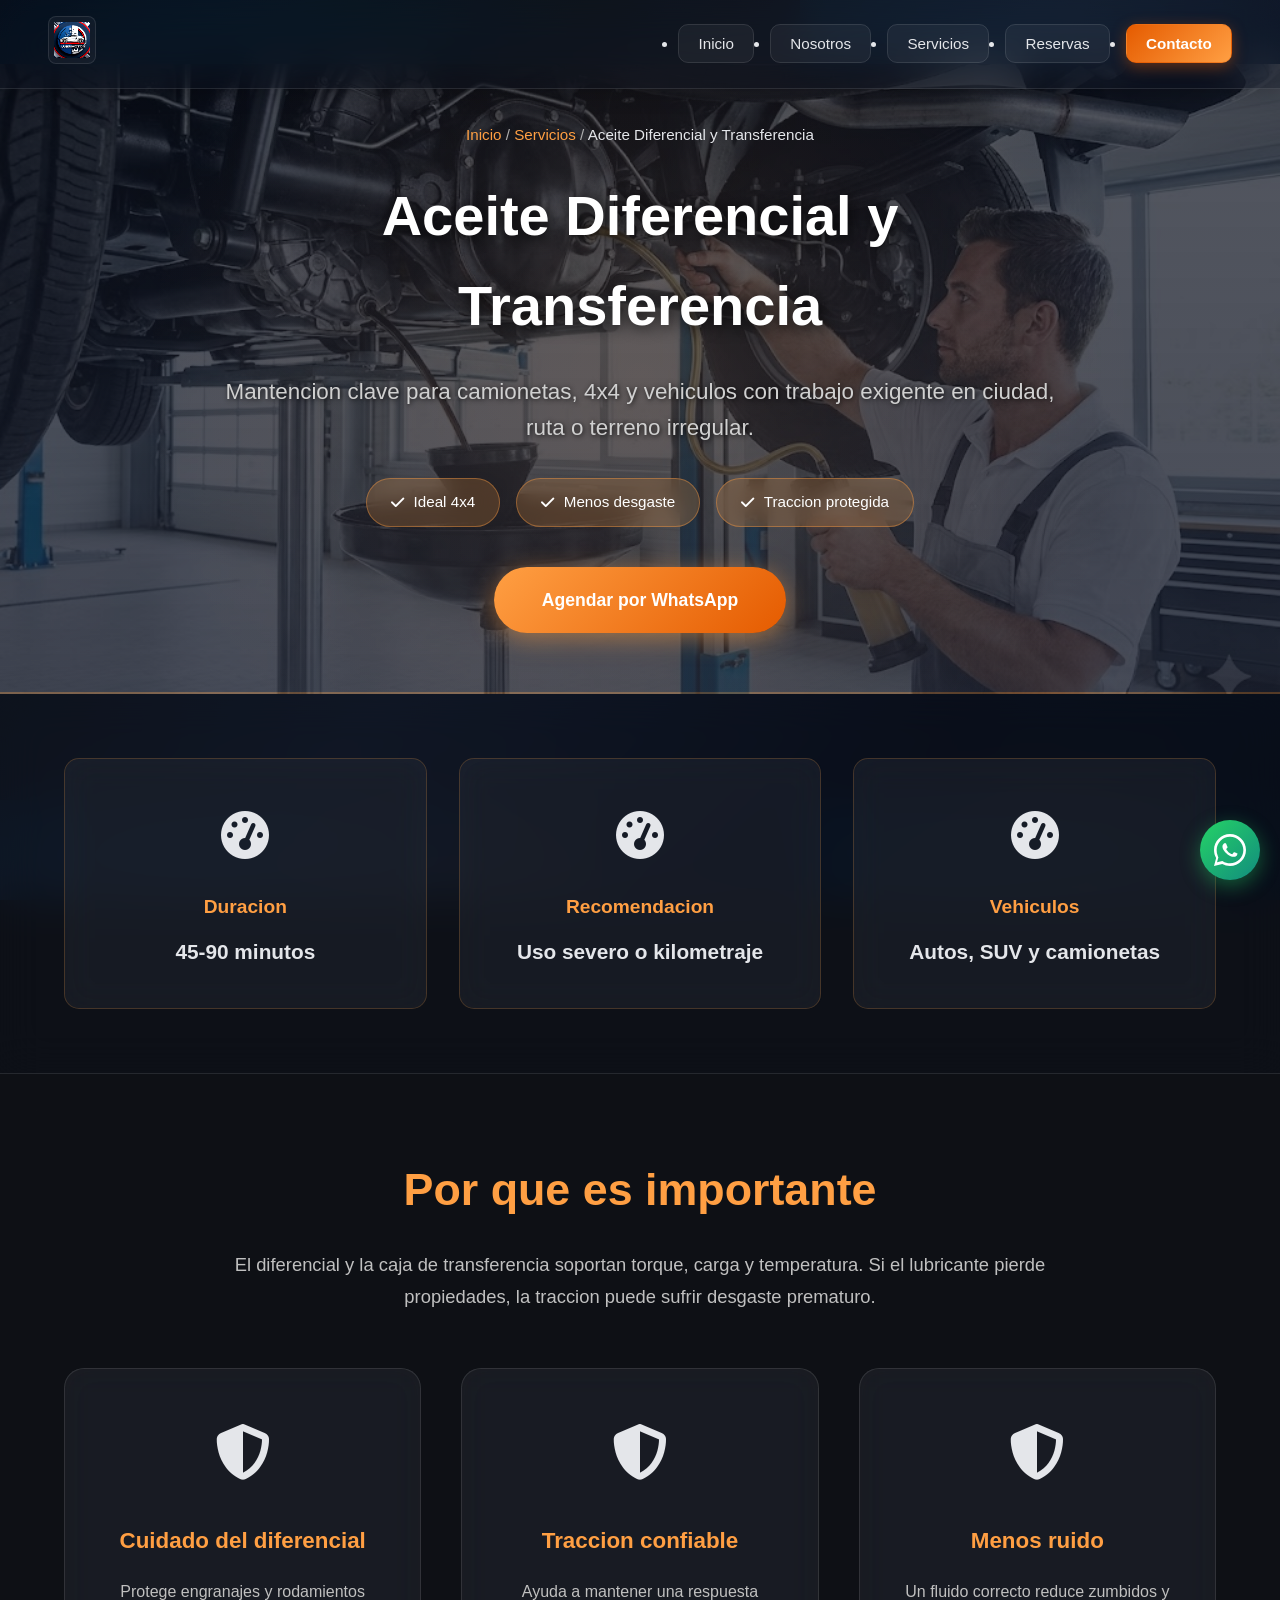
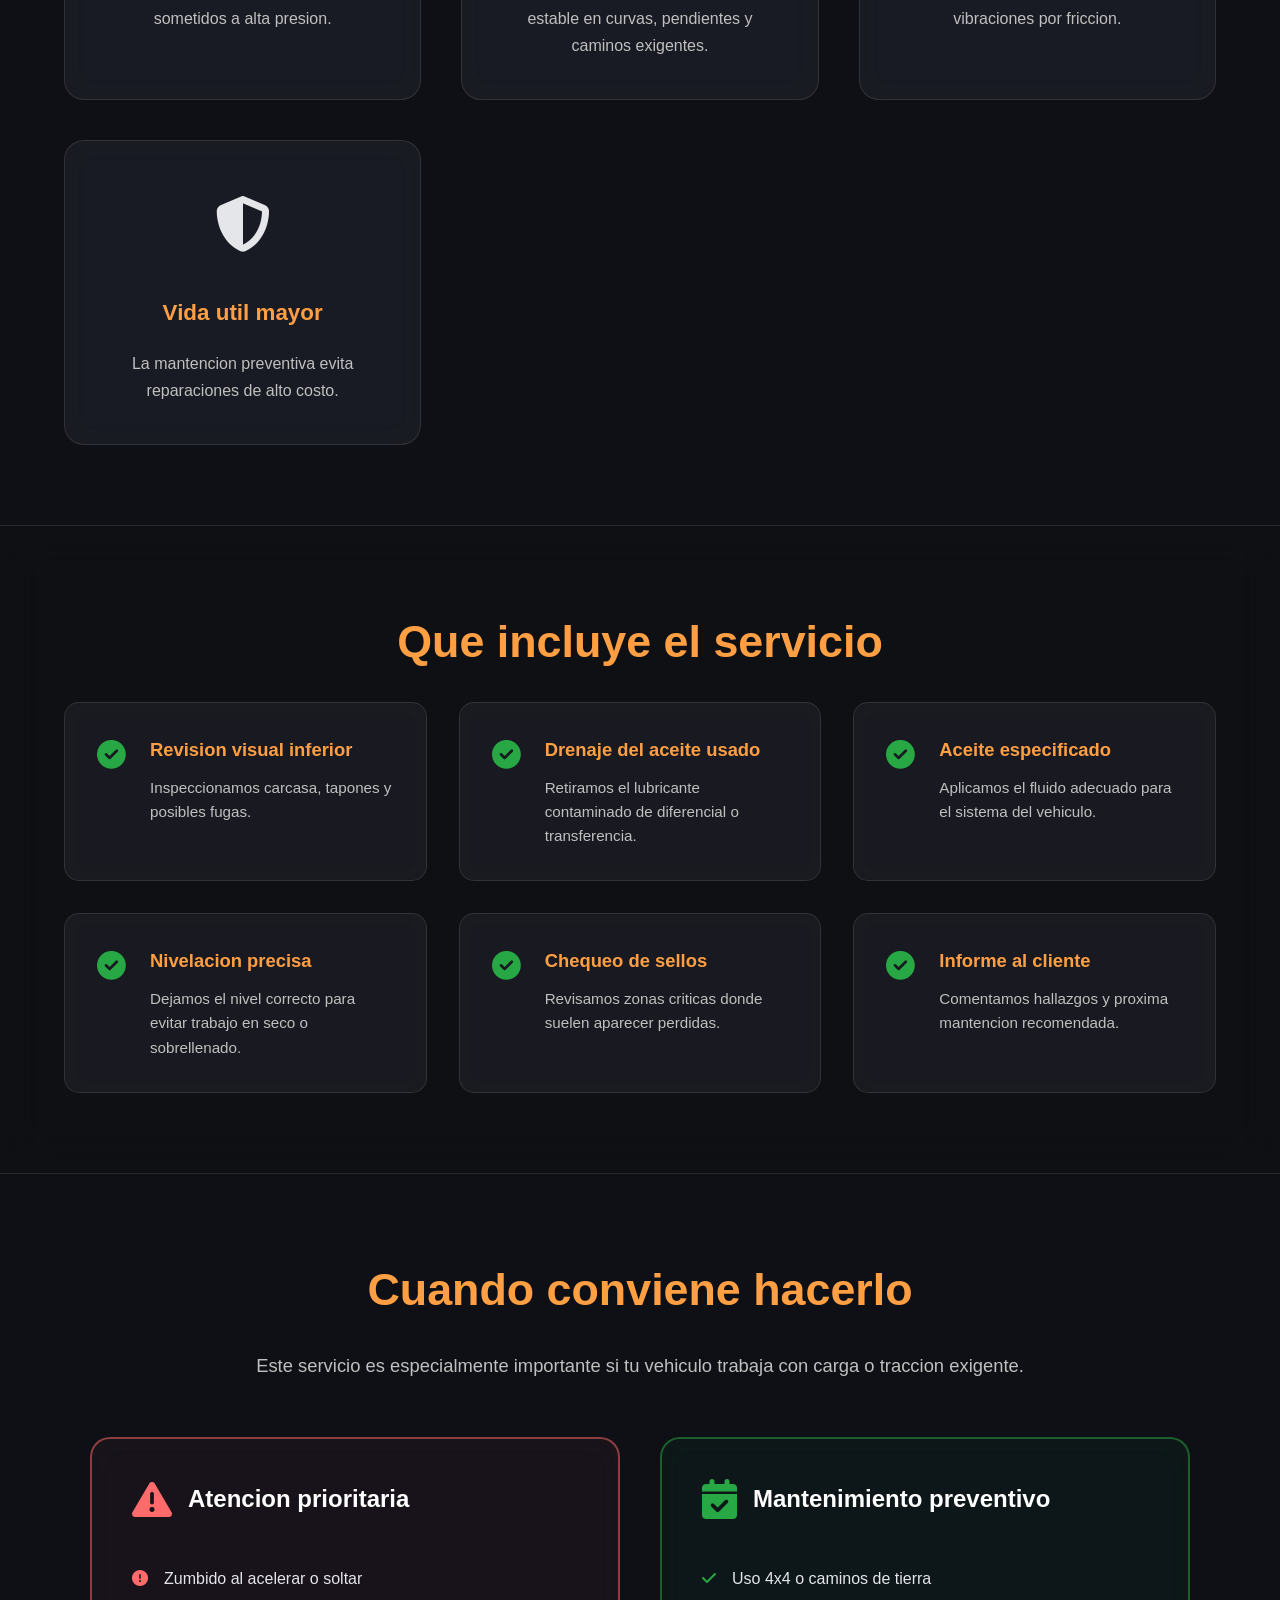
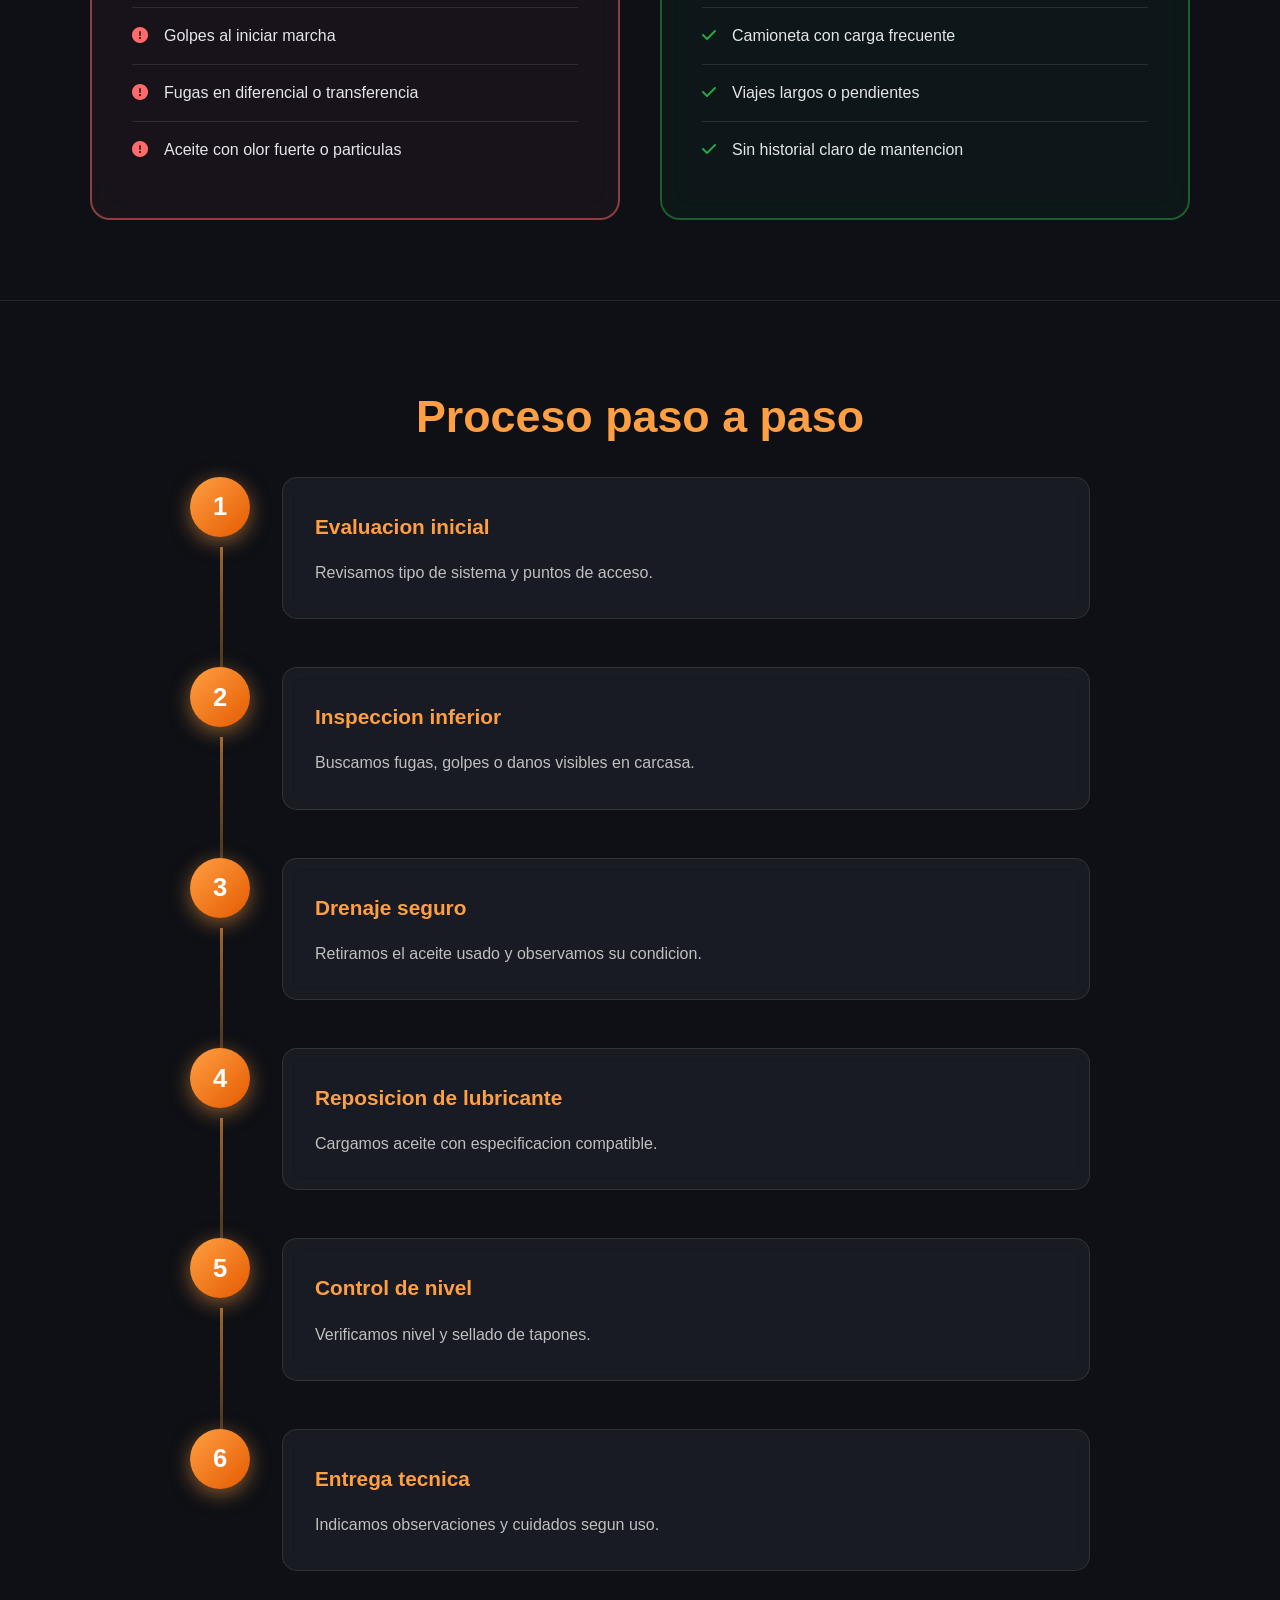
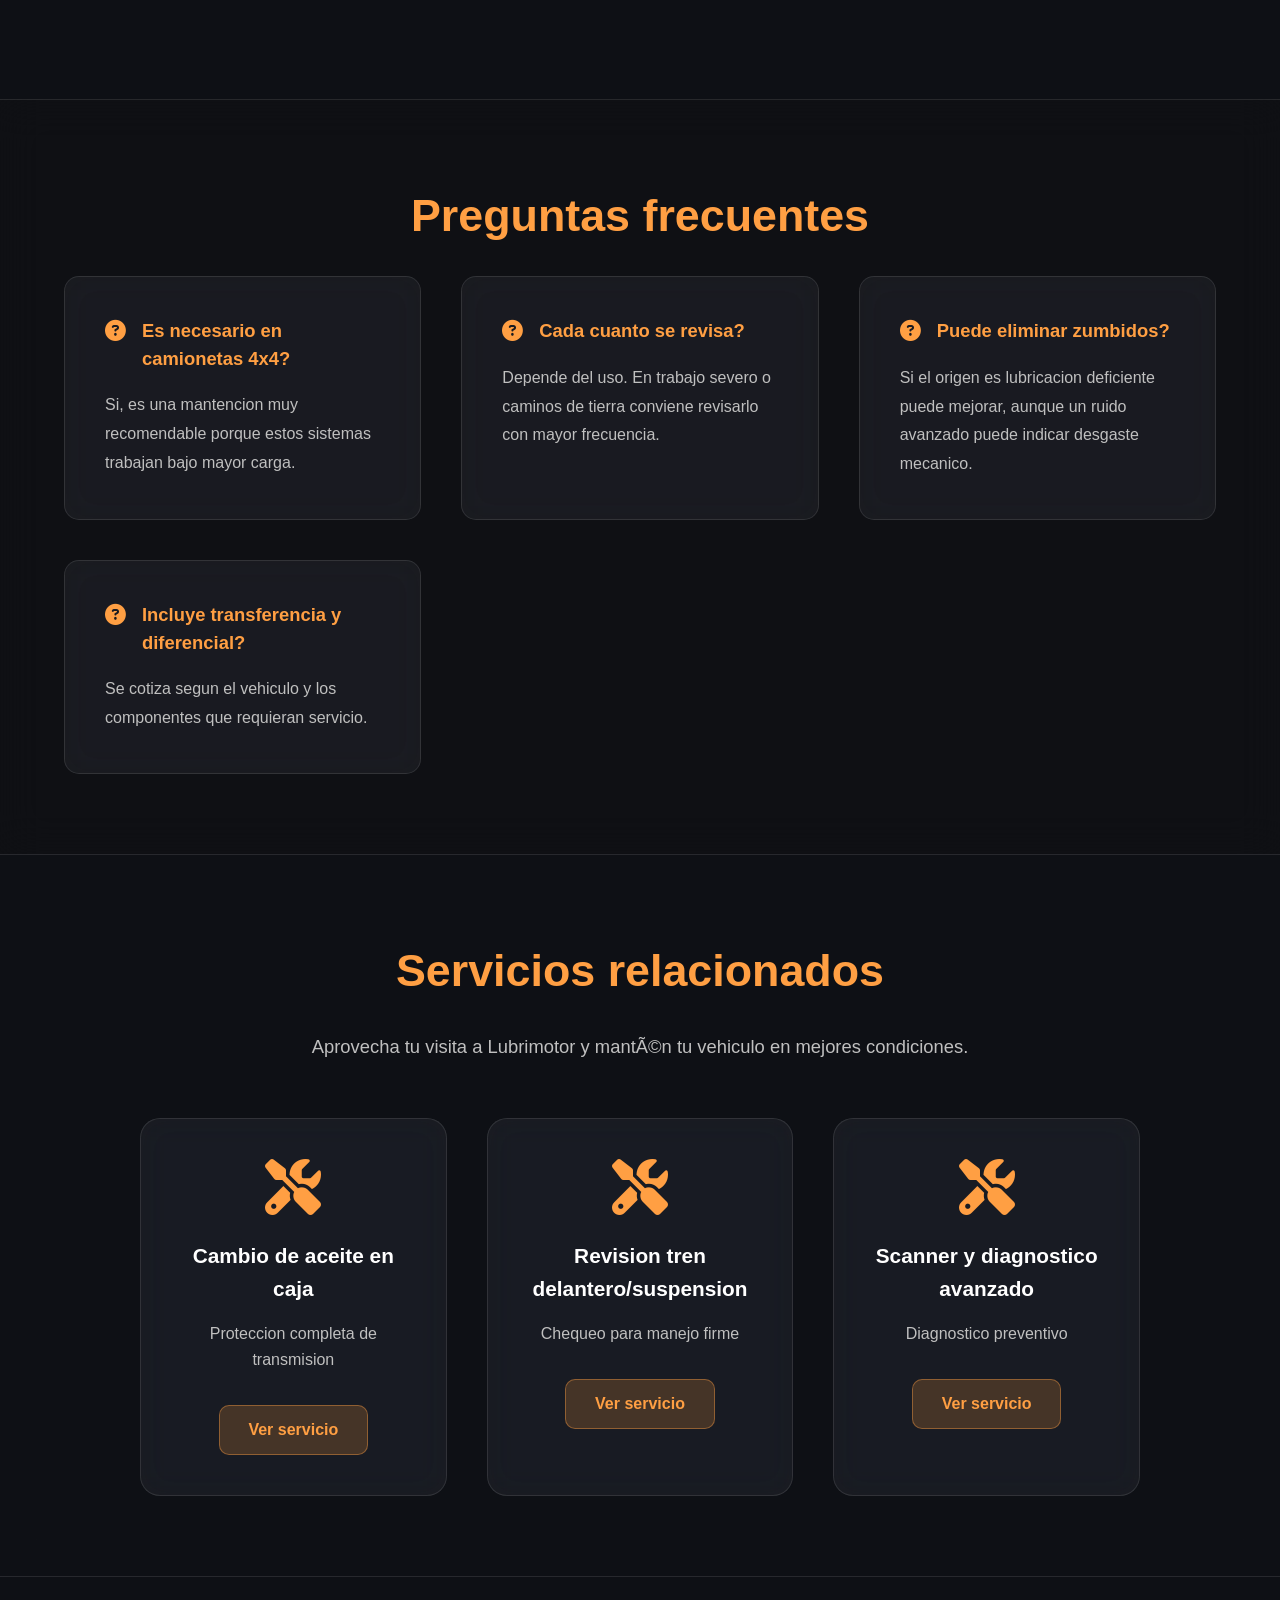
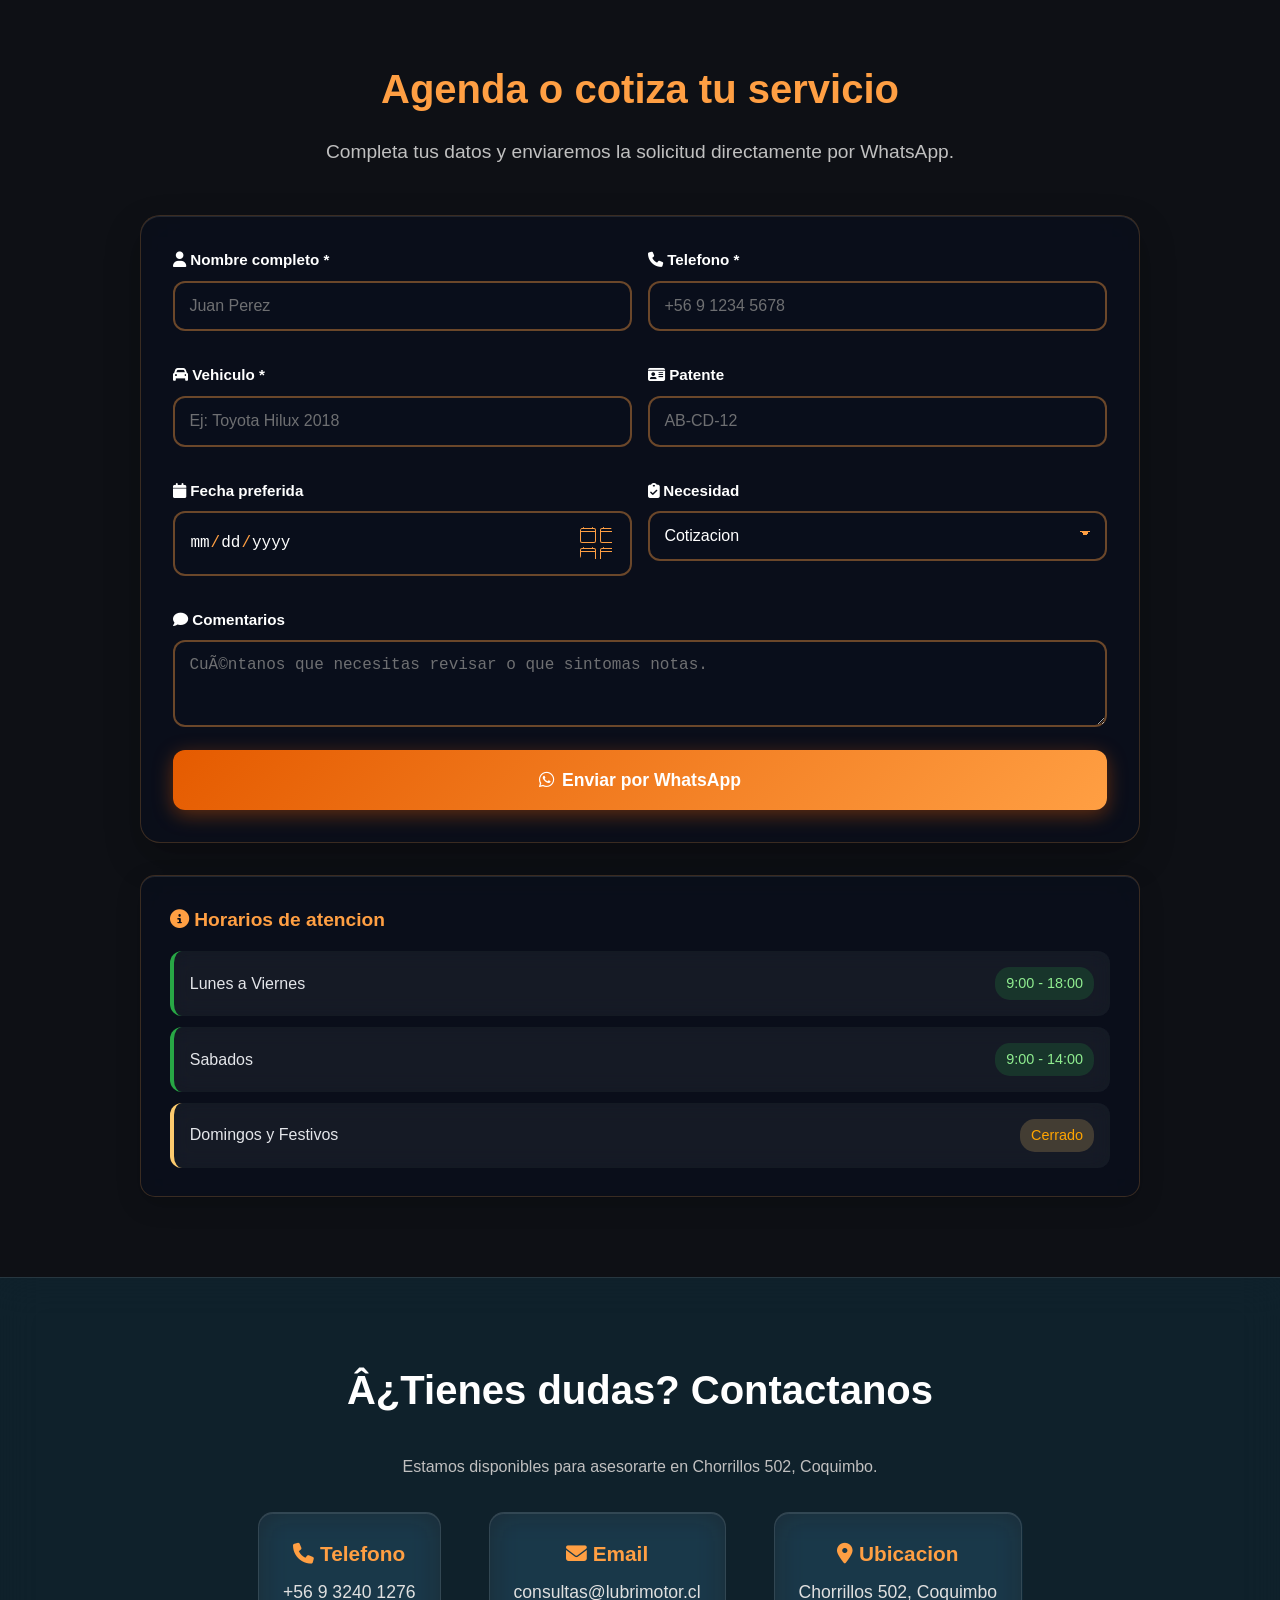
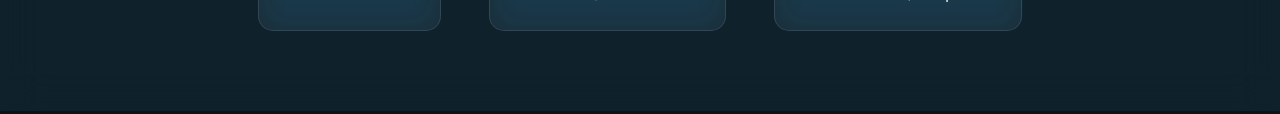
==== paginas/servicio-aceite-diferencial-transferencia.html @ d4f48b97 "Primera version del sitio Lubrimotor" ====
﻿<!DOCTYPE html>
<html lang="es">
<head>
    <meta charset="UTF-8">
    <meta name="viewport" content="width=device-width, initial-scale=1.0">
    <title>Aceite Diferencial y Transferencia - Lubrimotor | Servicio Profesional en Coquimbo</title>
    <meta name="description" content="Cambio de aceite diferencial y transferencia en Coquimbo para autos y camionetas. Servicio preventivo para traccion, diferencial y componentes de transmision.">
    <link rel="stylesheet" href="../styles.css">
    <link rel="stylesheet" href="../styles-paginas/servicio-styles.css">
    <link rel="stylesheet" href="https://cdnjs.cloudflare.com/ajax/libs/font-awesome/6.4.0/css/all.min.css">
</head>
<body>
    <nav class="navbar" id="navbar">
        <div class="navbar-container">
            <div class="logo"><a href="../index.html"><img src="../img/logo.jpg" alt="Lubrimotor Logo"></a></div>
            <div class="hamburger" id="hamburger"><span></span><span></span><span></span></div>
            <ul class="nav-menu" id="nav-menu">
                <li><a href="../index.html#inicio" class="nav-link">Inicio</a></li>
                <li><a href="../index.html#sobre-nosotros" class="nav-link">Nosotros</a></li>
                <li><a href="../index.html#servicios" class="nav-link">Servicios</a></li>
                <li><a href="../index.html#reservas" class="nav-link">Reservas</a></li>
                <li><a href="../index.html#contacto" class="nav-link btn-cta">Contacto</a></li>
            </ul>
        </div>
    </nav>

    <section class="service-hero" style="background: linear-gradient(rgba(10, 15, 28, 0.7), rgba(26, 31, 46, 0.8)), url('../img/CambioAceiteDiferencial.jpg') center/cover;">
        <div class="service-hero-overlay"></div>
        <div class="service-hero-content">
            <div class="breadcrumb"><a href="../index.html">Inicio</a> / <a href="../index.html#servicios">Servicios</a> / <span>Aceite Diferencial y Transferencia</span></div>
            <h1>Aceite Diferencial y Transferencia</h1>
            <p class="service-subtitle">Mantencion clave para camionetas, 4x4 y vehiculos con trabajo exigente en ciudad, ruta o terreno irregular.</p>
            <div class="service-badges">
                <span class="badge"><i class="fas fa-check"></i> Ideal 4x4</span>
                <span class="badge"><i class="fas fa-check"></i> Menos desgaste</span>
                <span class="badge"><i class="fas fa-check"></i> Traccion protegida</span>
            </div>
            <a href="#reservar" class="btn-hero-service">Agendar por WhatsApp</a>
        </div>
    </section>

    <section class="quick-info">
        <div class="container"><div class="quick-info-grid">
                <div class="quick-info-item"><div class="quick-icon"><i class="fas fa-gauge-high"></i></div><h3>Duracion</h3><p>45-90 minutos</p></div>
                <div class="quick-info-item"><div class="quick-icon"><i class="fas fa-gauge-high"></i></div><h3>Recomendacion</h3><p>Uso severo o kilometraje</p></div>
                <div class="quick-info-item"><div class="quick-icon"><i class="fas fa-gauge-high"></i></div><h3>Vehiculos</h3><p>Autos, SUV y camionetas</p></div>
        </div></div>
    </section>

    <section class="service-importance">
        <div class="container">
            <h2>Por que es importante</h2>
            <p class="section-intro">El diferencial y la caja de transferencia soportan torque, carga y temperatura. Si el lubricante pierde propiedades, la traccion puede sufrir desgaste prematuro.</p>
            <div class="importance-grid">
                <div class="importance-card"><div class="importance-icon"><i class="fas fa-shield-alt"></i></div><h3>Cuidado del diferencial</h3><p>Protege engranajes y rodamientos sometidos a alta presion.</p></div>
                <div class="importance-card"><div class="importance-icon"><i class="fas fa-shield-alt"></i></div><h3>Traccion confiable</h3><p>Ayuda a mantener una respuesta estable en curvas, pendientes y caminos exigentes.</p></div>
                <div class="importance-card"><div class="importance-icon"><i class="fas fa-shield-alt"></i></div><h3>Menos ruido</h3><p>Un fluido correcto reduce zumbidos y vibraciones por friccion.</p></div>
                <div class="importance-card"><div class="importance-icon"><i class="fas fa-shield-alt"></i></div><h3>Vida util mayor</h3><p>La mantencion preventiva evita reparaciones de alto costo.</p></div>
            </div>
        </div>
    </section>

    <section class="service-includes">
        <div class="container">
            <h2>Que incluye el servicio</h2>
            <div class="includes-grid">
                <div class="include-item"><i class="fas fa-check-circle"></i><div><h4>Revision visual inferior</h4><p>Inspeccionamos carcasa, tapones y posibles fugas.</p></div></div>
                <div class="include-item"><i class="fas fa-check-circle"></i><div><h4>Drenaje del aceite usado</h4><p>Retiramos el lubricante contaminado de diferencial o transferencia.</p></div></div>
                <div class="include-item"><i class="fas fa-check-circle"></i><div><h4>Aceite especificado</h4><p>Aplicamos el fluido adecuado para el sistema del vehiculo.</p></div></div>
                <div class="include-item"><i class="fas fa-check-circle"></i><div><h4>Nivelacion precisa</h4><p>Dejamos el nivel correcto para evitar trabajo en seco o sobrellenado.</p></div></div>
                <div class="include-item"><i class="fas fa-check-circle"></i><div><h4>Chequeo de sellos</h4><p>Revisamos zonas criticas donde suelen aparecer perdidas.</p></div></div>
                <div class="include-item"><i class="fas fa-check-circle"></i><div><h4>Informe al cliente</h4><p>Comentamos hallazgos y proxima mantencion recomendada.</p></div></div>
            </div>
        </div>
    </section>

    <section class="warning-signs">
        <div class="container">
            <h2>Cuando conviene hacerlo</h2>
            <p class="section-intro">Este servicio es especialmente importante si tu vehiculo trabaja con carga o traccion exigente.</p>
            <div class="signs-grid">
                <div class="sign-card urgent">
                    <div class="sign-header"><i class="fas fa-exclamation-triangle"></i><h3>Atencion prioritaria</h3></div>
                    <ul>
                        <li><i class="fas fa-exclamation-circle"></i> Zumbido al acelerar o soltar</li>
                        <li><i class="fas fa-exclamation-circle"></i> Golpes al iniciar marcha</li>
                        <li><i class="fas fa-exclamation-circle"></i> Fugas en diferencial o transferencia</li>
                        <li><i class="fas fa-exclamation-circle"></i> Aceite con olor fuerte o particulas</li>
                    </ul>
                </div>
                <div class="sign-card preventive">
                    <div class="sign-header"><i class="fas fa-calendar-check"></i><h3>Mantenimiento preventivo</h3></div>
                    <ul>
                        <li><i class="fas fa-check"></i> Uso 4x4 o caminos de tierra</li>
                        <li><i class="fas fa-check"></i> Camioneta con carga frecuente</li>
                        <li><i class="fas fa-check"></i> Viajes largos o pendientes</li>
                        <li><i class="fas fa-check"></i> Sin historial claro de mantencion</li>
                    </ul>
                </div>
            </div>
        </div>
    </section>

    <section class="service-process">
        <div class="container">
            <h2>Proceso paso a paso</h2>
            <div class="process-timeline">
                <div class="process-step"><div class="step-number">1</div><div class="step-content"><h3>Evaluacion inicial</h3><p>Revisamos tipo de sistema y puntos de acceso.</p></div></div>
                <div class="process-step"><div class="step-number">2</div><div class="step-content"><h3>Inspeccion inferior</h3><p>Buscamos fugas, golpes o danos visibles en carcasa.</p></div></div>
                <div class="process-step"><div class="step-number">3</div><div class="step-content"><h3>Drenaje seguro</h3><p>Retiramos el aceite usado y observamos su condicion.</p></div></div>
                <div class="process-step"><div class="step-number">4</div><div class="step-content"><h3>Reposicion de lubricante</h3><p>Cargamos aceite con especificacion compatible.</p></div></div>
                <div class="process-step"><div class="step-number">5</div><div class="step-content"><h3>Control de nivel</h3><p>Verificamos nivel y sellado de tapones.</p></div></div>
                <div class="process-step"><div class="step-number">6</div><div class="step-content"><h3>Entrega tecnica</h3><p>Indicamos observaciones y cuidados segun uso.</p></div></div>
            </div>
        </div>
    </section>

    <section class="faq-section">
        <div class="container">
            <h2>Preguntas frecuentes</h2>
            <div class="faq-grid">
                <div class="faq-item"><h3><i class="fas fa-question-circle"></i> Es necesario en camionetas 4x4?</h3><p>Si, es una mantencion muy recomendable porque estos sistemas trabajan bajo mayor carga.</p></div>
                <div class="faq-item"><h3><i class="fas fa-question-circle"></i> Cada cuanto se revisa?</h3><p>Depende del uso. En trabajo severo o caminos de tierra conviene revisarlo con mayor frecuencia.</p></div>
                <div class="faq-item"><h3><i class="fas fa-question-circle"></i> Puede eliminar zumbidos?</h3><p>Si el origen es lubricacion deficiente puede mejorar, aunque un ruido avanzado puede indicar desgaste mecanico.</p></div>
                <div class="faq-item"><h3><i class="fas fa-question-circle"></i> Incluye transferencia y diferencial?</h3><p>Se cotiza segun el vehiculo y los componentes que requieran servicio.</p></div>
            </div>
        </div>
    </section>

    <section class="related-services">
        <div class="container">
            <h2>Servicios relacionados</h2>
            <p class="section-intro">Aprovecha tu visita a Lubrimotor y mantÃ©n tu vehiculo en mejores condiciones.</p>
            <div class="related-grid">
                <div class="related-card"><i class="fas fa-tools"></i><h3>Cambio de aceite en caja</h3><p>Proteccion completa de transmision</p><a href="servicio-cambio-aceite-caja.html" class="btn-related">Ver servicio</a></div>
                <div class="related-card"><i class="fas fa-tools"></i><h3>Revision tren delantero/suspension</h3><p>Chequeo para manejo firme</p><a href="servicio-tren-delantero-suspension.html" class="btn-related">Ver servicio</a></div>
                <div class="related-card"><i class="fas fa-tools"></i><h3>Scanner y diagnostico avanzado</h3><p>Diagnostico preventivo</p><a href="servicio-scanner-diagnostico.html" class="btn-related">Ver servicio</a></div>
            </div>
        </div>
    </section>

    <section class="citas-online" id="reservar">
        <div class="container">
            <h2>Agenda o cotiza tu servicio</h2>
            <p>Completa tus datos y enviaremos la solicitud directamente por WhatsApp.</p>
            <form class="formulario-citas service-whatsapp-form" data-service="Aceite Diferencial y Transferencia">
                <div class="form-row">
                    <div class="form-group"><label for="nombre"><i class="fas fa-user"></i> Nombre completo *</label><input type="text" id="nombre" name="nombre" required placeholder="Juan Perez"></div>
                    <div class="form-group"><label for="telefono"><i class="fas fa-phone"></i> Telefono *</label><input type="tel" id="telefono" name="telefono" required placeholder="+56 9 1234 5678"></div>
                </div>
                <div class="form-row">
                    <div class="form-group"><label for="vehiculo"><i class="fas fa-car"></i> Vehiculo *</label><input type="text" id="vehiculo" name="vehiculo" required placeholder="Ej: Toyota Hilux 2018"></div>
                    <div class="form-group"><label for="patente"><i class="fas fa-id-card"></i> Patente</label><input type="text" id="patente" name="patente" placeholder="AB-CD-12" style="text-transform: uppercase;"></div>
                </div>
                <div class="form-row">
                    <div class="form-group"><label for="fecha"><i class="fas fa-calendar"></i> Fecha preferida</label><input type="date" id="fecha" name="fecha"></div>
                    <div class="form-group"><label for="urgencia"><i class="fas fa-clipboard-check"></i> Necesidad</label><select id="urgencia" name="urgencia"><option value="Cotizacion">Cotizacion</option><option value="Agendar hora">Agendar hora</option><option value="Tengo una falla o sintoma">Tengo una falla o sintoma</option><option value="Necesito asesoria">Necesito asesoria</option></select></div>
                </div>
                <div class="form-group"><label for="comentarios"><i class="fas fa-comment"></i> Comentarios</label><textarea id="comentarios" name="comentarios" rows="3" placeholder="CuÃ©ntanos que necesitas revisar o que sintomas notas."></textarea></div>
                <button type="submit" class="btn-reservar"><i class="fab fa-whatsapp"></i> Enviar por WhatsApp</button>
            </form>
            <div class="disponibilidad">
                <h3><i class="fas fa-info-circle"></i> Horarios de atencion</h3>
                <div class="horarios-disponibles">
                    <div class="horario-item disponible"><span>Lunes a Viernes</span><span class="status">9:00 - 18:00</span></div>
                    <div class="horario-item disponible"><span>Sabados</span><span class="status">9:00 - 14:00</span></div>
                    <div class="horario-item ocupado"><span>Domingos y Festivos</span><span class="status">Cerrado</span></div>
                </div>
            </div>
        </div>
    </section>

    <section class="contacto">
        <h2>Â¿Tienes dudas? Contactanos</h2>
        <p>Estamos disponibles para asesorarte en Chorrillos 502, Coquimbo.</p>
        <div class="contacto-info">
            <div class="contacto-item"><h3><i class="fas fa-phone"></i> Telefono</h3><p>+56 9 3240 1276</p></div>
            <div class="contacto-item"><h3><i class="fas fa-envelope"></i> Email</h3><p>consultas@lubrimotor.cl</p></div>
            <div class="contacto-item"><h3><i class="fas fa-map-marker-alt"></i> Ubicacion</h3><p>Chorrillos 502, Coquimbo</p></div>
        </div>
    </section>

    <div class="whatsapp-widget">
        <div class="whatsapp-button" onclick="window.open('https://wa.me/56932401276?text=Hola,%20quiero%20informacion%20sobre%20aceite diferencial y transferencia', '_blank')">
            <svg width="32" height="32" viewBox="0 0 32 32" fill="white"><path d="M16 0C7.164 0 0 7.164 0 16c0 2.8.736 5.568 2.136 8.016L0 32l8.232-2.112A15.936 15.936 0 0016 32c8.836 0 16-7.164 16-16S24.836 0 16 0zm0 29.344c-2.592 0-5.088-.752-7.2-2.112l-.512-.304-5.28 1.36 1.392-5.088-.336-.528A13.248 13.248 0 012.656 16c0-7.36 5.984-13.344 13.344-13.344S29.344 8.64 29.344 16 23.36 29.344 16 29.344zm7.2-9.856c-.384-.192-2.288-1.12-2.64-1.248-.352-.128-.608-.192-.864.192-.256.384-1.024 1.248-1.248 1.504-.224.256-.448.288-.832.096-.384-.192-1.632-.592-3.104-1.888-1.152-1.008-1.92-2.256-2.144-2.64-.224-.384-.016-.592.176-.784.16-.16.384-.448.576-.672.192-.224.256-.384.384-.64.128-.256.064-.48-.032-.672-.096-.192-.864-2.08-1.184-2.848-.32-.752-.64-.64-.864-.64h-.736c-.256 0-.672.096-.992.48-.32.384-1.248 1.216-1.248 2.976s1.28 3.456 1.472 3.712c.192.256 2.56 3.904 6.208 5.472.864.384 1.536.608 2.064.768.864.272 1.664.224 2.288.128.704-.096 2.288-.928 2.608-1.824.32-.896.32-1.664.224-1.824-.096-.16-.352-.256-.736-.448z"/></svg>
        </div>
    </div>

    <script src="../script.js"></script>
    <script>
        document.querySelector('.service-whatsapp-form').addEventListener('submit', function(e) {
            e.preventDefault();
            const form = e.currentTarget;
            const servicio = form.dataset.service;
            const nombre = document.getElementById('nombre').value;
            const telefono = document.getElementById('telefono').value;
            const vehiculo = document.getElementById('vehiculo').value;
            const patente = document.getElementById('patente').value.toUpperCase();
            const fecha = document.getElementById('fecha').value;
            const urgencia = document.getElementById('urgencia').value;
            const comentarios = document.getElementById('comentarios').value;
            let mensaje = '*SOLICITUD: ' + servicio.toUpperCase() + '*%0A%0A';
            mensaje += '*Nombre:* ' + nombre + '%0A';
            mensaje += '*Telefono:* ' + telefono + '%0A';
            mensaje += '*Vehiculo:* ' + vehiculo + '%0A';
            if (patente) mensaje += '*Patente:* ' + patente + '%0A';
            if (fecha) mensaje += '*Fecha preferida:* ' + fecha + '%0A';
            mensaje += '*Necesidad:* ' + urgencia + '%0A';
            if (comentarios) mensaje += '*Comentarios:* ' + comentarios + '%0A';
            mensaje += '%0A_Mensaje enviado desde lubrimotor.cl_';
            window.open('https://wa.me/56932401276?text=' + mensaje, '_blank');
        });
        document.getElementById('patente').addEventListener('input', function() {
            this.value = this.value.toUpperCase();
        });
    </script>
</body>
</html>
---- styles.css ----
* {
    margin: 0;
    padding: 0;
    box-sizing: border-box;
}

html {
    scroll-behavior: smooth;
    font-size: 16px;
}

/* GLOBAL DARK THEME */
:root {
    color-scheme: dark;
}

body {
    font-family: -apple-system, BlinkMacSystemFont, 'Segoe UI', Roboto, sans-serif;
    line-height: 1.6;
    color: #e4e6ea;
    padding-top: 4rem;
    margin: 0;
    min-height: 100vh;
    /* FONDO OSCURO INTENSO FINAL */
    background:
        /* Se mantienen los gradientes del fondo, solo se cambia el color de interacción */
        radial-gradient(circle at 20% 20%, rgba(0, 119, 190, 0.15) 0%, transparent 50%),
        radial-gradient(circle at 80% 80%, rgba(255, 159, 67, 0.15) 0%, transparent 50%), /* Cambio de Cyan a Naranja en el gradiente de fondo */
        radial-gradient(circle at 40% 40%, rgba(0, 119, 190, 0.08) 0%, transparent 70%),
        linear-gradient(135deg, #050810 0%, #0f1419 25%, #1a1f2e 50%, #0a0f1c 75%, #050810 100%);
    background-attachment: fixed;
    background-size: 800px 800px, 600px 600px, 1000px 1000px, 100% 100%;
}

/* NAVBAR OSCURA FINAL */
.navbar {
    position: fixed;
    top: 0;
    width: 100%;
    background: rgba(10, 15, 28, 0.3);
    backdrop-filter: blur(20px);
    border-bottom: 1px solid rgba(255, 255, 255, 0.1);
    z-index: 1000;
    transition: all 0.3s ease;
    box-shadow: 0 4px 20px rgba(0, 0, 0, 0.2);
}

.navbar-container {
    max-width: 1200px;
    margin: 0 auto;
    padding: 0.75rem 1rem;
    display: flex;
    justify-content: space-between;
    align-items: center;
}

/* LOGO OPTIMIZADO */
.logo {
    display: flex;
    align-items: center;
}

.logo img {
    height: 3rem;
    width: auto;
    transition: all 0.3s ease;
    filter: brightness(1.3) contrast(1.2) saturate(1.1);
    border-radius: 8px;
    background: rgba(255, 255, 255, 0.05);
    padding: 0.3rem;
    backdrop-filter: blur(10px);
    border: 1px solid rgba(255, 255, 255, 0.1);
}

.logo img:hover {
    transform: scale(1.05);
    filter: brightness(1.4) contrast(1.3) saturate(1.2);
    /* Se cambia la sombra del logo a naranja */
    box-shadow: 0 0 20px rgba(255, 159, 67, 0.3);
    border-color: rgba(255, 159, 67, 0.3);
}

/* HAMBURGER MENU */
.hamburger {
    display: none;
    flex-direction: column;
    background: rgba(255, 255, 255, 0.05);
    backdrop-filter: blur(10px);
    border: 1px solid rgba(255, 255, 255, 0.1);
    border-radius: 8px;
    cursor: pointer;
    padding: 0.6rem;
    z-index: 1001;
    transition: all 0.3s ease;
}

.hamburger:hover {
    background: rgba(255, 255, 255, 0.1);
    /* Se cambia el hover del menú a naranja */
    border-color: rgba(255, 159, 67, 0.3);
}

.hamburger span {
    width: 1.5rem;
    height: 2px;
    background: #e4e6ea;
    margin: 2px 0;
    transition: all 0.3s ease;
    border-radius: 1px;
}

/* NAVEGACIÓN OSCURA */
.nav-menu {
    display: flex;
    gap: 1rem;
    align-items: center;
}

.nav-link {
    color: #e4e6ea;
    text-decoration: none;
    font-weight: 500;
    padding: 0.6rem 1.2rem;
    border-radius: 10px;
    transition: all 0.3s ease;
    position: relative;
    background: rgba(255, 255, 255, 0.05);
    backdrop-filter: blur(10px);
    border: 1px solid rgba(255, 255, 255, 0.1);
    font-size: 0.95rem;
}

/* === CAMBIO DE HOVER DE NAVEGACIÓN DE CELESTE A NARANJA === */
.nav-link:hover {
    color: #ff9f43; /* Naranja principal */
    background: rgba(255, 159, 67, 0.1); /* Fondo naranja suave */
    transform: translateY(-2px);
    border-color: rgba(255, 159, 67, 0.3); /* Borde naranja */
    box-shadow: 0 4px 15px rgba(255, 159, 67, 0.2); /* Sombra naranja */
}

/* === CAMBIO DE BOTÓN CTA DE AZUL/CYAN A NARANJA === */
.btn-cta {
    background: linear-gradient(135deg, #e55b00, #ff9f43) !important; /* Degradado Naranja a Naranja Claro */
    color: white !important;
    font-weight: 600;
    box-shadow: 0 4px 15px rgba(229, 91, 0, 0.4); /* Sombra naranja */
    border: 1px solid rgba(229, 91, 0, 0.3) !important; /* Borde naranja */
}

.btn-cta:hover {
    transform: translateY(-2px);
    box-shadow: 0 6px 25px rgba(229, 91, 0, 0.5); /* Sombra naranja más fuerte */
    background: linear-gradient(135deg, #ff8c42, #e55b00) !important; /* Degradado de hover naranja */
}

/* HERO SECTION CON IMAGEN PERSONAL */
.hero {
    height: 90vh;
    background: linear-gradient(rgba(10, 15, 28, 0.6), rgba(26, 31, 46, 0.7)),
                url('img/hero.jpg') center/cover;
    display: flex;
    align-items: center;
    justify-content: center;
    text-align: center;
    color: #e4e6ea;
    position: relative;
}

.hero-text h1 {
    font-size: 4rem;
    margin-bottom: 1rem;
    text-shadow: 2px 2px 8px rgba(0,0,0,0.8);
    color: #ffffff;
}

.hero-text .resaltar {
    /* Se cambia el texto resaltado a naranja */
    color: #ff9f43;
    font-weight: bold;
    text-shadow: 2px 2px 8px rgba(0,0,0,0.8);
}

.hero-text p {
    font-size: 1.5rem;
    margin-bottom: 2rem;
    letter-spacing: 1px;
    color: #d0d0d0;
    text-shadow: 1px 1px 4px rgba(0,0,0,0.8);
}

/* === CAMBIO DE BOTÓN HERO DE CYNA/AZUL A NARANJA === */
.boton-hero {
    display: inline-block;
    padding: 1rem 3rem;
    background: linear-gradient(135deg, #ff9f43, #e55b00); /* Degradado Naranja */
    color: #fff;
    text-decoration: none;
    border-radius: 50px;
    font-weight: bold;
    font-size: 1.1rem;
    transition: all 0.3s ease;
    box-shadow: 0 5px 20px rgba(255, 159, 67, 0.4); /* Sombra naranja */
    border: 1px solid rgba(255, 159, 67, 0.3); /* Borde naranja */
}

.boton-hero:hover {
    background: linear-gradient(135deg, #e55b00, #ff8c42); /* Degradado de hover naranja */
    transform: translateY(-3px);
    box-shadow: 0 8px 25px rgba(255, 159, 67, 0.6); /* Sombra naranja más fuerte */
}

/* SOBRE NOSOTROS OSCURO */
.sobre-nosotros {
    padding: 5rem 10%;
    background: rgba(10, 15, 28, 0.4);
    backdrop-filter: blur(20px);
    text-align: center;
    margin: 0;
    border-top: 1px solid rgba(255, 255, 255, 0.1);
    border-bottom: 1px solid rgba(255, 255, 255, 0.1);
}

.sobre-nosotros h2 {
    font-size: 2.5rem;
    margin-bottom: 2rem;
    /* Se cambia el título a naranja */
    color: #ff9f43;
    position: relative;
    display: inline-block;
    font-weight: 700;
}

.sobre-nosotros h2::after {
    content: '';
    position: absolute;
    bottom: -10px;
    left: 50%;
    transform: translateX(-50%);
    width: 100px;
    height: 3px;
    /* Se cambia el degradado a naranja */
    background: linear-gradient(135deg, #e55b00, #ff9f43);
    border-radius: 2px;
}

.sobre-nosotros p {
    font-size: 1.1rem;
    line-height: 1.8;
    max-width: 900px;
    margin: 2rem auto 0;
    color: #c0c0c0;
}

/* CONFIANZA ITEMS */
.trust-section {
    display: grid;
    grid-template-columns: repeat(auto-fit, minmax(200px, 1fr));
    gap: 2rem;
    margin-top: 3rem;
}

.trust-item {
    background: rgba(255, 255, 255, 0.05);
    backdrop-filter: blur(15px);
    padding: 2rem;
    border-radius: 15px;
    /* Se cambia el borde a naranja */
    border: 1px solid rgba(255, 159, 67, 0.2);
    text-align: center;
    transition: all 0.3s ease;
}

.trust-item:hover {
  background: rgba(255, 255, 255, 0.1);
  /* Se cambia el hover a naranja */
  border-color: rgba(255, 159, 67, 0.4);
  box-shadow: 0 10px 25px rgba(255, 159, 67, 0.2);
}


.trust-icon {
    font-size: 2.5rem;
    margin-bottom: 0.75rem;
}

.trust-item h3 {
    /* Se cambia el color del título a naranja */
    color: #ff9f43;
    margin-bottom: 0.5rem;
    font-size: 1.2rem;
}

.trust-item p {
    color: #b0b0b0;
    font-size: 0.95rem;
}

/* SERVICIOS CON TARJETAS MODERNAS */
.servicios {
    padding: 5rem 5%;
    background: rgba(10, 15, 28, 0.3);
    backdrop-filter: blur(20px);
    margin: 0;
    border-top: 1px solid rgba(255, 255, 255, 0.1);
    border-bottom: 1px solid rgba(255, 255, 255, 0.1);
}

.servicios h2 {
    font-size: 2.5rem;
    text-align: center;
    margin-bottom: 1rem;
    /* Se cambia el título a naranja */
    color: #ff9f43;
    font-weight: 700;
}

.servicios > p {
    text-align: center;
    font-size: 1.1rem;
    color: #c0c0c0;
    margin-bottom: 3rem;
}

.servicios-grid {
    display: grid;
    grid-template-columns: repeat(auto-fit, minmax(280px, 1fr));
    gap: 2rem;
    max-width: 1200px;
    margin: 0 auto;
}

/* SERVICE CARDS */
.service-card {
    background: rgba(255, 255, 255, 0.05);
    backdrop-filter: blur(25px);
    border: 1px solid rgba(255, 255, 255, 0.1);
    border-radius: 20px;
    padding: 2rem;
    min-height: 200px;
    box-shadow:
        0 8px 32px rgba(0, 0, 0, 0.3),
        inset 0 1px 0 rgba(255, 255, 255, 0.1);
    transition: all 0.4s cubic-bezier(0.4, 0, 0.2, 1);
    cursor: pointer;
    display: flex;
    flex-direction: column;
    gap: 1rem;
    position: relative;
    overflow: hidden;
}

/* === CAMBIO DE REACCIÓN (SWIPE) DE CARTA DE CELESTE A NARANJA === */
.service-card::before {
    content: '';
    position: absolute;
    top: 0;
    left: -100%;
    width: 100%;
    height: 100%;
    background: linear-gradient(135deg,
        rgba(229, 91, 0, 0.2) 0%, /* Naranja Oscuro Transparente */
        rgba(255, 159, 67, 0.2) 100%); /* Naranja Claro Transparente */
    transition: left 0.4s cubic-bezier(0.4, 0, 0.2, 1);
    z-index: 1;
}

.card-icon {
    font-size: 3rem;
    transition: all 0.4s ease;
    z-index: 2;
    position: relative;
    align-self: flex-start;
    filter: drop-shadow(0 2px 4px rgba(0, 0, 0, 0.3));
}

.card-content {
    flex: 1;
    z-index: 2;
    position: relative;
    transition: all 0.4s ease;
}

.card-content h3 {
    font-size: 1.4rem;
    margin-bottom: 0.75rem;
    color: #ffffff;
    transition: all 0.4s ease;
    font-weight: 600;
}

.card-content p {
    color: #b0b0b0;
    line-height: 1.6;
    transition: all 0.4s ease;
}

.price-badge {
    display: inline-block;
    /* Se cambia el badge a naranja */
    background: rgba(229, 91, 0, 0.3);
    color: #ff9f43;
    padding: 0.5rem 1rem;
    border-radius: 10px;
    font-size: 0.9rem;
    font-weight: 600;
    margin-top: 1rem;
}

.card-arrow {
    font-size: 1.5rem;
    font-weight: bold;
    /* Se cambia el color de la flecha a naranja */
    color: #ff9f43;
    align-self: flex-end;
    z-index: 2;
    position: relative;
    transition: all 0.4s ease;
    transform: translateX(0);
}

.service-card:hover {
  /* Se cambian las sombras de hover de la tarjeta a naranja */
  box-shadow: 0 20px 60px rgba(229, 91, 0, 0.3), 0 0 0 1px rgba(255, 159, 67, 0.4), inset 0 1px 0 rgba(255,255,255,0.2);
  background: rgba(255,255,255,0.1);
}

.service-card:hover::before {
  left: 0;
  /* Se asegura el cambio de gradiente de hover a naranja */
  background: linear-gradient(135deg, rgba(229, 91, 0, 0.2) 0%, rgba(255, 159, 67, 0.2) 100%);
}


.service-card:hover .card-icon {
    color: #FFD700;
    transform: scale(1.2) rotate(5deg);
}

.service-card:hover .card-content h3 {
    color: #ffffff;
    transform: translateY(-2px);
    /* Se cambia la sombra de texto de hover a naranja */
    text-shadow: 0 2px 8px rgba(255, 159, 67, 0.5);
}

.service-card:hover .card-content p {
    color: #e0e0e0;
    transform: translateY(-2px);
}

.service-card:hover .card-arrow {
    color: #FFD700;
    transform: translateX(5px) scale(1.2);
}

/* PAQUETES SECTION */
.paquetes {
    padding: 5rem 5%;
    background: rgba(10, 15, 28, 0.4);
    backdrop-filter: blur(20px);
    margin: 0;
    border-top: 1px solid rgba(255, 255, 255, 0.1);
}

.paquetes h2 {
    font-size: 2.5rem;
    text-align: center;
    margin-bottom: 1rem;
    /* Se cambia el título a naranja */
    color: #ff9f43;
    font-weight: 700;
}

.paquetes > p {
    text-align: center;
    font-size: 1.1rem;
    color: #c0c0c0;
    margin-bottom: 3rem;
}

.paquetes-grid {
    display: grid;
    grid-template-columns: repeat(auto-fit, minmax(300px, 1fr));
    gap: 2rem;
    max-width: 1200px;
    margin: 0 auto;
}

/* PAQUETE CARDS */
.paquete-card {
    /* === ESTILOS DE TARJETA DE CRISTAL (COPIADO DE .service-card) === */
    background: rgba(255, 255, 255, 0.05); /* Fondo blanco muy transparente */
    backdrop-filter: blur(25px); /* Efecto de desenfoque de fondo */
    border: 1px solid rgba(255, 255, 255, 0.1); /* Borde claro y sutil */
    border-radius: 20px;
    padding: 2rem;
    box-shadow: 
        0 8px 32px rgba(0, 0, 0, 0.3), /* Sombra principal oscura */
        inset 0 1px 0 rgba(255, 255, 255, 0.1); /* Borde interior claro */
    transition: all 0.4s cubic-bezier(0.4, 0, 0.2, 1);
    cursor: pointer;
    display: flex;
    flex-direction: column;
    position: relative;
    overflow: hidden;
    /* ================================================================ */
}

/* Mantener el estilo de hover (que ya es naranja y funciona bien) */
.paquete-card:hover {
  background: rgba(255, 159, 67, 0.1);
  border-color: rgba(255, 159, 67, 0.4);
  box-shadow: 0 12px 38px rgba(255, 159, 67, 0.2);
}

/* Asegurar que la tarjeta destacada mantenga su borde naranja fuerte */
.paquete-card.featured {
  /* Se mantiene el borde naranja para destacar */
  border-color: rgba(255, 159, 67, 0.6);
  background: rgba(255, 159, 67, 0.1); /* Base naranja para destacar */
  box-shadow: 0 12px 38px rgba(255, 159, 67, 0.3); /* Sombra naranja más fuerte para destacar */
}
/* PAQUETE CARDS */
/* ... (Se asume que los estilos de .paquete-card están correctos) */

.badge-popular {
    position: absolute;
    top: -15px;
    
    /* === CAMBIO PARA CENTRADO PERFECTO === */
    left: 0; 
    right: 0; 
    margin-left: auto;
    margin-right: auto;
    width: max-content; /* Asegura que la etiqueta solo ocupe el espacio de su contenido */
    /* FIN CAMBIO DE CENTRADO */

    /* Estilos de diseño (mantener) */
    background: linear-gradient(135deg, #e55b00, #ff9f43);
    color: white;
    padding: 0.5rem 1.5rem;
    border-radius: 20px;
    font-size: 0.85rem;
    font-weight: 600;
}
.paquete-header {
    margin-bottom: 1.5rem;
}

.paquete-header h3 {
    font-size: 1.8rem;
    /* Se cambia el color del título a naranja */
    color: #ff9f43;
    margin-bottom: 0.75rem;
    font-weight: 700;
}

.price {
    font-size: 2.5rem;
    color: #ffffff;
    font-weight: 700;
}

.currency {
    font-size: 1.5rem;
    margin-right: 0.25rem;
}

.paquete-features {
    list-style: none;
    margin-bottom: 2rem;
}

.paquete-features li {
    padding: 0.6rem 0;
    color: #e4e6ea;
    border-bottom: 1px solid rgba(255, 255, 255, 0.1);
    display: flex;
    align-items: center;
    gap: 0.75rem;
}

.check {
    color: #28a745;
    font-weight: bold;
}

.cross {
    color: #b0b0b0;
}

.paquete-features li.disabled {
    color: #888888;
}

.btn-paquete {
    width: 100%;
    padding: 1rem;
    /* Se cambia el botón secundario a naranja */
    background: rgba(229, 91, 0, 0.2);
    color: #ff9f43;
    border: 2px solid rgba(229, 91, 0, 0.5);
    border-radius: 10px;
    font-weight: 600;
    cursor: pointer;
    transition: all 0.3s ease;
    font-size: 1rem;
}

.btn-paquete:hover {
    /* Se cambia el hover del botón secundario a naranja */
    background: rgba(229, 91, 0, 0.4);
    border-color: #ff9f43;
    color: #ffffff;
}

.btn-paquete.primary {
    /* Se cambia el botón primario a naranja */
    background: linear-gradient(135deg, #e55b00, #ff9f43);
    color: white;
    border: 1px solid rgba(255, 159, 67, 0.3);
}

.btn-paquete.primary:hover {
    /* Se cambia la sombra de hover a naranja */
    box-shadow: 0 6px 20px rgba(229, 91, 0, 0.4);
    transform: translateY(-2px);
}

/* SISTEMA DE CITAS OSCURO */
.citas-online {
    padding: 5rem 5%;
    background: rgba(10, 15, 28, 0.4);
    backdrop-filter: blur(20px);
    margin: 0;
    border-top: 1px solid rgba(255, 255, 255, 0.1);
}

.citas-online .container {
    max-width: 1000px;
    margin: 0 auto;
}

.citas-online h2 {
    font-size: 2.5rem;
    text-align: center;
    margin-bottom: 1rem;
    /* Se cambia el título a naranja */
    color: #ff9f43;
    font-weight: 700;
}

.citas-online > .container > p {
    text-align: center;
    font-size: 1.2rem;
    color: #c0c0c0;
    margin-bottom: 3rem;
}

.formulario-citas {
    background: rgba(10, 15, 28, 0.8);
    backdrop-filter: blur(25px);
    padding: 2rem;
    border-radius: 20px;
    box-shadow:
        0 15px 35px rgba(0,0,0,0.3),
        inset 0 1px 0 rgba(255, 255, 255, 0.1);
    margin-bottom: 2rem;
    /* Se cambia el borde a naranja */
    border: 1px solid rgba(255, 159, 67, 0.2);
}

.form-row {
    display: flex;
    gap: 1rem;
    margin-bottom: 1rem;
}

.form-group {
    flex: 1;
    margin-bottom: 1rem;
}

.form-group label {
    display: block;
    margin-bottom: 0.5rem;
    color: #ffffff;
    font-weight: 600;
    font-size: 0.95rem;
}

/* INPUTS OSCUROS */
.form-group input,
.form-group select,
.form-group textarea {
    width: 100%;
    padding: 0.9rem;
    /* Se cambia el borde del input a naranja */
    border: 2px solid rgba(255, 159, 67, 0.4);
    border-radius: 12px;
    font-size: 1rem;
    transition: all 0.3s ease;
    background: rgba(10, 15, 28, 0.95);
    backdrop-filter: blur(15px);
    color: #ffffff;
    font-weight: 500;
}

.form-group input::placeholder,
.form-group textarea::placeholder {
    color: #888888;
    opacity: 0.8;
}

.form-group input:focus,
.form-group select:focus,
.form-group textarea:focus {
    outline: none;
    /* Se cambia el focus del input a naranja */
    border-color: #ff9f43;
    background: rgba(10, 15, 28, 1);
    box-shadow: 0 0 0 3px rgba(255, 159, 67, 0.2);
    color: #ffffff;
}

/* SELECT PERSONALIZADO OSCURO */
.form-group select {
    appearance: none;
    /* Se cambia el ícono del select a naranja */
    background-image:
        linear-gradient(45deg, transparent 50%, #ff9f43 50%),
        linear-gradient(135deg, #ff9f43 50%, transparent 50%);
    background-position:
        calc(100% - 20px) calc(1em + 2px),
        calc(100% - 15px) calc(1em + 2px);
    background-size: 5px 5px, 5px 5px;
    background-repeat: no-repeat;
    cursor: pointer;
}

.form-group select option {
    background: #1a1f2e;
    color: #ffffff;
    padding: 0.7rem;
    font-weight: 500;
}

.btn-reservar {
    width: 100%;
    padding: 1.2rem 2rem;
    /* Se cambia el botón reservar a naranja */
    background: linear-gradient(135deg, #e55b00, #ff9f43);
    color: white;
    border: none;
    border-radius: 12px;
    font-size: 1.1rem;
    font-weight: 600;
    cursor: pointer;
    transition: all 0.3s ease;
    display: flex;
    align-items: center;
    justify-content: center;
    gap: 0.5rem;
    box-shadow: 0 5px 20px rgba(229, 91, 0, 0.4);
    margin-top: 1rem;
}

.btn-reservar:hover {
    transform: translateY(-2px);
    box-shadow: 0 8px 30px rgba(229, 91, 0, 0.5);
    background: linear-gradient(135deg, #ff8c42, #e55b00);
}

.disponibilidad {
    background: rgba(10, 15, 28, 0.8);
    backdrop-filter: blur(20px);
    padding: 1.8rem;
    border-radius: 15px;
    box-shadow:
        0 8px 25px rgba(0,0,0,0.2),
        inset 0 1px 0 rgba(255, 255, 255, 0.1);
    /* Se cambia el borde a naranja */
    border: 1px solid rgba(255, 159, 67, 0.2);
}

.disponibilidad h3 {
    margin-bottom: 1rem;
    /* Se cambia el título a naranja */
    color: #ff9f43;
    font-weight: 600;
    font-size: 1.2rem;
}

.horarios-disponibles {
    display: flex;
    flex-direction: column;
    gap: 0.7rem;
}

.horario-item {
    display: flex;
    justify-content: space-between;
    align-items: center;
    padding: 1rem;
    border-radius: 12px;
    border-left: 4px solid;
    background: rgba(255, 255, 255, 0.05);
    backdrop-filter: blur(10px);
    color: #e4e6ea;
    transition: all 0.3s ease;
}

.horario-item:hover {
    background: rgba(255, 255, 255, 0.08);
    transform: translateX(5px);
}

.horario-item.disponible {
    border-left-color: #28a745;
}

.horario-item.ocupado {
    /* Color de ocupado se mantiene, es un amarillo/naranja */
    border-left-color: #fdcb6e;
}

.horario-item .status {
    font-size: 0.9rem;
    font-weight: 500;
    padding: 0.3rem 0.7rem;
    border-radius: 15px;
    background: rgba(255, 255, 255, 0.1);
}

.horario-item.disponible .status {
    background: rgba(40, 167, 69, 0.2);
    color: #90EE90;
}

.horario-item.ocupado .status {
    background: rgba(253, 203, 110, 0.2);
    color: #FFA500;
}

/* CONTACTO OSCURO */
.contacto {
    /* Se cambia el fondo del contacto a un tono más neutro, manteniendo la base azul/negro */
    padding: 5rem 10%;
    background: rgba(0, 119, 190, 0.15);
    backdrop-filter: blur(20px);
    color: #e4e6ea;
    text-align: center;
    margin: 0;
    border-top: 1px solid rgba(255, 255, 255, 0.1);
}

.contacto h2 {
    font-size: 2.5rem;
    margin-bottom: 2rem;
    color: #ffffff;
    font-weight: 700;
}

.contacto > p {
    color: #c0c0c0;
}

.contacto-info {
    display: flex;
    justify-content: center;
    gap: 3rem;
    flex-wrap: wrap;
    margin-top: 2rem;
}

.contacto-item {
    text-align: center;
    background: rgba(255, 255, 255, 0.05);
    padding: 1.5rem;
    border-radius: 15px;
    backdrop-filter: blur(15px);
    transition: all 0.3s ease;
    border: 1px solid rgba(255, 255, 255, 0.1);
    box-shadow: inset 0 1px 0 rgba(255, 255, 255, 0.1);
}

.contacto-item:hover {
    background: rgba(255, 255, 255, 0.1);
    transform: translateY(-3px);
    /* Se cambia el hover a naranja */
    border-color: rgba(255, 159, 67, 0.3);
    box-shadow: 0 5px 20px rgba(255, 159, 67, 0.2);
}

.contacto-item h3 {
    /* Se cambia el título a naranja */
    color: #ff9f43;
    margin-bottom: 0.5rem;
    font-size: 1.3rem;
    font-weight: 600;
}

.contacto-item p {
    font-size: 1.1rem;
    color: #e0e0e0;
}

/* WIDGET WHATSAPP */
.whatsapp-widget {
    position: fixed;
    bottom: 20px;
    right: 20px;
    z-index: 1000;
    font-family: -apple-system, BlinkMacSystemFont, 'Segoe UI', Roboto, sans-serif;
}

.whatsapp-button {
    width: 60px;
    height: 60px;
    background: linear-gradient(135deg, #25D366, #128C7E);
    border-radius: 50%;
    display: flex;
    align-items: center;
    justify-content: center;
    cursor: pointer;
    box-shadow: 0 6px 20px rgba(37, 211, 102, 0.4);
    transition: all 0.3s ease;
    animation: pulse 2s infinite;
}

.whatsapp-button:hover {
    transform: scale(1.1);
    box-shadow: 0 8px 25px rgba(37, 211, 102, 0.6);
}

@keyframes pulse {
    0% { box-shadow: 0 0 0 0 rgba(37, 211, 102, 0.7); }
    70% { box-shadow: 0 0 0 15px rgba(37, 211, 102, 0); }
    100% { box-shadow: 0 0 0 0 rgba(37, 211, 102, 0); }
}

.whatsapp-chat {
    position: absolute;
    bottom: 80px;
    right: 0;
    width: 320px;
    background: rgba(10, 15, 28, 0.9);
    backdrop-filter: blur(25px);
    border-radius: 20px;
    box-shadow: 0 15px 35px rgba(0,0,0,0.4);
    opacity: 0;
    visibility: hidden;
    transform: translateY(20px);
    transition: all 0.3s ease;
    border: 1px solid rgba(255, 255, 255, 0.1);
}

.whatsapp-chat.active {
    opacity: 1;
    visibility: visible;
    transform: translateY(0);
}

.chat-header {
    background: linear-gradient(135deg, #25D366, #128C7E);
    color: white;
    padding: 1rem;
    border-radius: 20px 20px 0 0;
    display: flex;
    align-items: center;
    justify-content: space-between;
}

.chat-info {
    display: flex;
    align-items: center;
    gap: 0.75rem;
}

.chat-avatar img {
    width: 40px;
    height: 40px;
    border-radius: 50%;
    object-fit: cover;
}

.chat-details h4 {
    margin: 0;
    font-size: 1rem;
}

.chat-details .status {
    font-size: 0.8rem;
    opacity: 0.9;
}

.close-chat {
    background: none;
    border: none;
    color: white;
    font-size: 1.5rem;
    cursor: pointer;
    padding: 0.25rem;
}

.chat-body {
    padding: 1rem;
    max-height: 300px;
    overflow-y: auto;
}

.message {
    margin-bottom: 1rem;
}

.bot-message {
    background: rgba(255, 255, 255, 0.1);
    backdrop-filter: blur(10px);
    padding: 0.75rem;
    border-radius: 15px 15px 15px 5px;
    border: 1px solid rgba(255, 255, 255, 0.1);
}

.bot-message p {
    margin: 0 0 0.5rem 0;
    color: #e4e6ea;
}

.bot-message small {
    color: #b0b0b0;
    font-size: 0.8rem;
}

.quick-buttons {
    display: flex;
    flex-direction: column;
    gap: 0.5rem;
    margin-top: 1rem;
}

.quick-btn {
    /* Se cambia el botón rápido a naranja */
    background: rgba(229, 91, 0, 0.1);
    backdrop-filter: blur(10px);
    border: 1px solid rgba(229, 91, 0, 0.3);
    color: #ff9f43;
    padding: 0.75rem;
    border-radius: 10px;
    text-align: left;
    cursor: pointer;
    transition: all 0.3s ease;
    font-size: 0.9rem;
}

.quick-btn:hover {
    background: rgba(229, 91, 0, 0.2);
    color: #ffffff;
    border-color: rgba(255, 159, 67, 0.5);
}

.chat-footer {
    padding: 1rem;
    border-top: 1px solid rgba(255, 255, 255, 0.1);
}

.start-chat-btn {
    display: flex;
    align-items: center;
    justify-content: center;
    gap: 0.5rem;
    background: linear-gradient(135deg, #25D366, #128C7E);
    color: white;
    text-decoration: none;
    padding: 0.75rem;
    border-radius: 10px;
    font-weight: 500;
    transition: all 0.3s ease;
}

.start-chat-btn:hover {
    transform: translateY(-1px);
    box-shadow: 0 5px 15px rgba(37, 211, 102, 0.3);
}

/* ========================================= */
/* CALENDARIO NEGRO DEFINITIVO */
/* ========================================= */

/* DATE INPUT CALENDARIO NEGRO FORZADO */
.form-group input[type="date"] {
    color-scheme: dark !important;
    background: rgba(10, 15, 28, 0.95) !important;
    color: #ffffff !important;
    /* Se cambia el borde del input a naranja */
    border: 2px solid rgba(255, 159, 67, 0.4) !important;
}

.form-group input[type="date"]:focus {
    /* Se cambia el focus a naranja */
    border-color: #ff9f43 !important;
    box-shadow: 0 0 0 3px rgba(255, 159, 67, 0.2) !important;
}

/* CALENDAR PICKER ICON NARANJA */
.form-group input[type="date"]::-webkit-calendar-picker-indicator {
    /* Se cambia el fill color del SVG a naranja (#ff9f43) */
    background: url("data:image/svg+xml,%3csvg xmlns='http://www.w3.org/2000/svg' width='20' height='20' fill='%23ff9f43'%3e%3cpath d='M3.5 0a.5.5 0 0 1 .5.5V1h8V.5a.5.5 0 0 1 1 0V1h1a2 2 0 0 1 2 2v11a2 2 0 0 1-2 2H2a2 2 0 0 1-2-2V3a2 2 0 0 1 2-2h1V.5a.5.5 0 0 1 .5-.5zM2 2a1 1 0 0 0-1 1v1h14V3a1 1 0 0 0-1-1H2zm13 3H1v9a1 1 0 0 0 1 1h12a1 1 0 0 0 1-1V5z'/%3e%3c/svg%3e") !important;
    cursor: pointer !important;
    opacity: 1 !important;
    width: 24px !important;
    height: 24px !important;
    padding: 4px !important;
    margin: 0 4px !important;
    border-radius: 4px !important;
    transition: all 0.3s ease !important;
}

.form-group input[type="date"]::-webkit-calendar-picker-indicator:hover {
    /* Se cambia el hover a naranja */
    background-color: rgba(255, 159, 67, 0.2) !important;
    transform: scale(1.1) !important;
}

/* ELEMENTOS INTERNOS DEL DATE INPUT */
input[type="date"]::-webkit-datetime-edit {
    color: #ffffff !important;
    background: transparent !important;
}

input[type="date"]::-webkit-datetime-edit-fields-wrapper {
    background: transparent !important;
}

input[type="date"]::-webkit-datetime-edit-text {
    /* Se cambia el texto interno a naranja */
    color: #ff9f43 !important;
}

input[type="date"]::-webkit-datetime-edit-month-field,
input[type="date"]::-webkit-datetime-edit-day-field,
input[type="date"]::-webkit-datetime-edit-year-field {
    color: #ffffff !important;
    background: transparent !important;
}

/* RESPONSIVE */
@media (max-width: 768px) {
    body {
        padding-top: 3.5rem;
        background-attachment: scroll;
        background-position: center center;
    }

    .hamburger {
        display: flex;
    }

    .nav-menu {
        position: fixed;
        top: 0;
        right: -100%;
        width: 100%;
        height: 100vh;
        background: rgba(10, 15, 28, 0.95);
        backdrop-filter: blur(30px);
        flex-direction: column;
        justify-content: center;
        align-items: center;
        gap: 2rem;
        transition: right 0.3s ease;
        z-index: 999;
        border-left: 1px solid rgba(255, 255, 255, 0.1);
    }

    .nav-menu.active {
        right: 0;
    }

    .nav-link {
        font-size: 1.2rem;
        padding: 1.2rem 2.5rem;
        width: 85%;
        text-align: center;
        border: 1px solid rgba(255, 255, 255, 0.2);
        margin: 0.5rem 0;
        background: rgba(255, 255, 255, 0.08);
        backdrop-filter: blur(15px);
        color: #ffffff;
    }

    .nav-link:hover {
        /* Se cambia el hover responsive a naranja */
        background: rgba(255, 159, 67, 0.15);
        color: #ff9f43;
        border-color: rgba(255, 159, 67, 0.4);
    }

    .logo img {
        height: 2.8rem;
        padding: 0.25rem;
    }

    .hamburger.active span:nth-child(1) {
        transform: rotate(45deg) translate(5px, 5px);
    }

    .hamburger.active span:nth-child(2) {
        opacity: 0;
    }

    .hamburger.active span:nth-child(3) {
        transform: rotate(-45deg) translate(7px, -6px);
    }

    .hero-text h1 {
        font-size: 2.5rem;
    }

    .hero-text p {
        font-size: 1.2rem;
    }

    .servicios-grid {
        grid-template-columns: 1fr;
    }

    .paquetes-grid {
        grid-template-columns: 1fr;
    }

    .paquete-card.featured {
        transform: scale(1);
    }

    .contacto-info {
        flex-direction: column;
        gap: 1.5rem;
    }

    .form-row {
        flex-direction: column;
    }

    .whatsapp-chat {
        width: calc(100vw - 40px);
        right: 20px;
    }

    .whatsapp-widget {
        bottom: 15px;
        right: 15px;
    }

    .citas-online {
        padding: 3rem 5%;
    }

    .formulario-citas {
        padding: 1.5rem;
        background: rgba(10, 15, 28, 0.9);
    }

    .sobre-nosotros {
        padding: 3rem 5%;
    }

    .contacto {
        padding: 3rem 5%;
    }
}

@media (min-width: 480px) and (max-width: 768px) {
    .navbar-container {
        padding: 0.75rem 2rem;
    }

    .hero-text h1 {
        font-size: 3rem;
    }

    .servicios-grid {
        grid-template-columns: repeat(2, 1fr);
    }

    .paquetes-grid {
        grid-template-columns: repeat(2, 1fr);
    }
}

@media (min-width: 769px) and (max-width: 1024px) {
    .navbar-container {
        padding: 0.75rem 2rem;
    }

    .logo img {
        height: 3.5rem;
    }

    .hero-text h1 {
        font-size: 3.5rem;
    }

    .servicios-grid {
        grid-template-columns: repeat(2, 1fr);
    }

    .paquetes-grid {
        grid-template-columns: repeat(2, 1fr);
    }
}

@media (min-width: 1025px) {
    .navbar-container {
        padding: 1rem 3rem;
    }

    .hero-text h1 {
        font-size: 4rem;
    }

    .servicios-grid {
        grid-template-columns: repeat(3, 1fr);
    }

    .paquetes-grid {
        grid-template-columns: repeat(3, 1fr);
    }
}

@media (min-width: 1200px) {
    .navbar-container {
        max-width: 1400px;
    }
}

@media (max-width: 480px) {
    .servicios-grid {
        grid-template-columns: 1fr;
    }

    .paquetes-grid {
        grid-template-columns: 1fr;
    }

    .service-card {
        padding: 1.25rem;
        border-radius: 15px;
    }

    .service-card .card-icon {
        font-size: 2.2rem;
    }

    .service-card .card-content h3 {
        font-size: 1.2rem;
    }

    .service-card .card-content p {
        font-size: 0.95rem;
    }
}
---- styles-paginas/servicio-styles.css ----
/* ========================================
   ESTILOS COMPLETOS PARA PÁGINAS DE SERVICIOS
   Lubrimotor - Servicios Individuales
   ======================================== */

/* SERVICE HERO */
.service-hero {
    height: 70vh;
    min-height: 500px;
    background: linear-gradient(rgba(10, 15, 28, 0.7), rgba(26, 31, 46, 0.8)),
                url('../img/hero.jpg') center/cover;
    display: flex;
    align-items: center;
    justify-content: center;
    text-align: center;
    position: relative;
    border-bottom: 2px solid rgba(255, 159, 67, 0.3);
}

.service-hero-overlay {
    position: absolute;
    top: 0;
    left: 0;
    width: 100%;
    height: 100%;
    background: radial-gradient(circle at 50% 50%, rgba(255, 159, 67, 0.1) 0%, transparent 70%);
    pointer-events: none;
}

.service-hero-content {
    position: relative;
    z-index: 2;
    max-width: 900px;
    padding: 2rem;
}

.breadcrumb {
    margin-bottom: 1.5rem;
    font-size: 0.95rem;
    color: #b0b0b0;
}

.breadcrumb a {
    color: #ff9f43;
    text-decoration: none;
    transition: all 0.3s ease;
}

.breadcrumb a:hover {
    color: #ffffff;
}

.breadcrumb span {
    color: #e4e6ea;
}

.service-hero h1 {
    font-size: 3.5rem;
    margin-bottom: 1.5rem;
    color: #ffffff;
    text-shadow: 2px 2px 15px rgba(0,0,0,0.9);
    font-weight: 800;
}

.service-subtitle {
    font-size: 1.4rem;
    color: #d0d0d0;
    margin-bottom: 2rem;
    text-shadow: 1px 1px 5px rgba(0,0,0,0.8);
    line-height: 1.6;
}

.service-badges {
    display: flex;
    gap: 1rem;
    justify-content: center;
    flex-wrap: wrap;
    margin-bottom: 2.5rem;
}

.service-badges .badge {
    background: rgba(255, 159, 67, 0.2);
    backdrop-filter: blur(10px);
    border: 1px solid rgba(255, 159, 67, 0.4);
    padding: 0.7rem 1.5rem;
    border-radius: 25px;
    font-size: 0.95rem;
    color: #ffffff;
    display: flex;
    align-items: center;
    gap: 0.6rem;
    transition: all 0.3s ease;
}

.service-badges .badge:hover {
    background: rgba(255, 159, 67, 0.3);
    transform: translateY(-2px);
}

.btn-hero-service {
    display: inline-block;
    padding: 1.2rem 3rem;
    background: linear-gradient(135deg, #ff9f43, #e55b00);
    color: white;
    text-decoration: none;
    border-radius: 50px;
    font-weight: 700;
    font-size: 1.1rem;
    transition: all 0.3s ease;
    box-shadow: 0 5px 25px rgba(255, 159, 67, 0.5);
}

.btn-hero-service:hover {
    transform: translateY(-3px);
    box-shadow: 0 10px 35px rgba(255, 159, 67, 0.7);
}

/* QUICK INFO */
.quick-info {
    padding: 4rem 5%;
    background: rgba(10, 15, 28, 0.6);
    backdrop-filter: blur(20px);
    border-bottom: 1px solid rgba(255, 255, 255, 0.1);
}

.quick-info-grid {
    display: grid;
    grid-template-columns: repeat(auto-fit, minmax(220px, 1fr));
    gap: 2rem;
    max-width: 1200px;
    margin: 0 auto;
}

.quick-info-item {
    background: rgba(255, 255, 255, 0.05);
    backdrop-filter: blur(15px);
    border: 1px solid rgba(255, 159, 67, 0.2);
    border-radius: 15px;
    padding: 2.5rem 2rem;
    text-align: center;
    transition: all 0.3s ease;
}

.quick-info-item:hover {
    background: rgba(255, 159, 67, 0.1);
    border-color: rgba(255, 159, 67, 0.5);
    transform: translateY(-8px);
    box-shadow: 0 12px 30px rgba(255, 159, 67, 0.3);
}

.quick-icon {
    font-size: 3rem;
    margin-bottom: 1rem;
}

.quick-info-item h3 {
    color: #ff9f43;
    margin-bottom: 0.75rem;
    font-size: 1.2rem;
    font-weight: 600;
}

.quick-info-item p {
    color: #e4e6ea;
    font-size: 1.3rem;
    font-weight: 700;
}

/* SERVICE IMPORTANCE */
.service-importance {
    padding: 5rem 5%;
    background: rgba(10, 15, 28, 0.4);
    backdrop-filter: blur(20px);
}

.service-importance h2,
.service-includes h2,
.warning-signs h2,
.oil-types h2,
.service-process h2,
.faq-section h2,
.related-services h2 {
    font-size: 2.8rem;
    text-align: center;
    margin-bottom: 1.5rem;
    color: #ff9f43;
    font-weight: 800;
}

.section-intro {
    text-align: center;
    font-size: 1.15rem;
    color: #c0c0c0;
    margin-bottom: 3.5rem;
    max-width: 850px;
    margin-left: auto;
    margin-right: auto;
    line-height: 1.7;
}

.importance-grid {
    display: grid;
    grid-template-columns: repeat(auto-fit, minmax(280px, 1fr));
    gap: 2.5rem;
    max-width: 1200px;
    margin: 0 auto;
}

.importance-card {
    background: rgba(255, 255, 255, 0.05);
    backdrop-filter: blur(15px);
    border: 1px solid rgba(255, 255, 255, 0.1);
    border-radius: 20px;
    padding: 2.5rem;
    text-align: center;
    transition: all 0.3s ease;
}

.importance-card:hover {
    background: rgba(255, 255, 255, 0.08);
    border-color: rgba(255, 159, 67, 0.4);
    transform: translateY(-8px);
    box-shadow: 0 10px 30px rgba(255, 159, 67, 0.2);
}

.importance-icon {
    font-size: 3.5rem;
    margin-bottom: 1.5rem;
}

.importance-card h3 {
    color: #ff9f43;
    margin-bottom: 1.2rem;
    font-size: 1.4rem;
    font-weight: 700;
}

.importance-card p {
    color: #c0c0c0;
    line-height: 1.7;
    font-size: 1rem;
}

/* SERVICE INCLUDES */
.service-includes {
    padding: 5rem 5%;
    background: rgba(10, 15, 28, 0.3);
    backdrop-filter: blur(20px);
    border-top: 1px solid rgba(255, 255, 255, 0.1);
}

.includes-grid {
    display: grid;
    grid-template-columns: repeat(auto-fit, minmax(320px, 1fr));
    gap: 2rem;
    max-width: 1200px;
    margin: 0 auto;
}

.include-item {
    background: rgba(255, 255, 255, 0.05);
    backdrop-filter: blur(10px);
    border: 1px solid rgba(255, 255, 255, 0.1);
    border-radius: 15px;
    padding: 2rem;
    display: flex;
    gap: 1.5rem;
    transition: all 0.3s ease;
}

.include-item:hover {
    background: rgba(255, 255, 255, 0.08);
    border-color: rgba(255, 159, 67, 0.4);
    transform: translateX(8px);
}

.include-item i {
    color: #28a745;
    font-size: 1.8rem;
    flex-shrink: 0;
    margin-top: 0.3rem;
}

.include-item h4 {
    color: #ff9f43;
    margin-bottom: 0.7rem;
    font-size: 1.15rem;
    font-weight: 600;
}

.include-item p {
    color: #c0c0c0;
    font-size: 0.95rem;
    line-height: 1.6;
}

/* WARNING SIGNS */
.warning-signs {
    padding: 5rem 5%;
    background: rgba(10, 15, 28, 0.4);
    backdrop-filter: blur(20px);
    border-top: 1px solid rgba(255, 255, 255, 0.1);
}

.signs-grid {
    display: grid;
    grid-template-columns: repeat(auto-fit, minmax(320px, 1fr));
    gap: 2.5rem;
    max-width: 1100px;
    margin: 0 auto;
}

.sign-card {
    background: rgba(255, 255, 255, 0.05);
    backdrop-filter: blur(15px);
    border-radius: 20px;
    padding: 2.5rem;
    border: 2px solid;
    transition: all 0.3s ease;
}

.sign-card:hover {
    transform: translateY(-5px);
}

.sign-card.urgent {
    border-color: rgba(255, 107, 107, 0.5);
    background: rgba(255, 107, 107, 0.05);
}

.sign-card.urgent:hover {
    border-color: rgba(255, 107, 107, 0.8);
    box-shadow: 0 10px 30px rgba(255, 107, 107, 0.3);
}

.sign-card.preventive {
    border-color: rgba(40, 167, 69, 0.5);
    background: rgba(40, 167, 69, 0.05);
}

.sign-card.preventive:hover {
    border-color: rgba(40, 167, 69, 0.8);
    box-shadow: 0 10px 30px rgba(40, 167, 69, 0.3);
}

.sign-header {
    display: flex;
    align-items: center;
    gap: 1rem;
    margin-bottom: 2rem;
}

.sign-header i {
    font-size: 2.5rem;
}

.sign-card.urgent .sign-header i {
    color: #ff6b6b;
}

.sign-card.preventive .sign-header i {
    color: #28a745;
}

.sign-header h3 {
    color: #ffffff;
    font-size: 1.5rem;
    font-weight: 700;
}

.sign-card ul {
    list-style: none;
    padding: 0;
}

.sign-card li {
    padding: 1rem 0;
    color: #e4e6ea;
    border-bottom: 1px solid rgba(255, 255, 255, 0.1);
    display: flex;
    align-items: flex-start;
    gap: 1rem;
    font-size: 1rem;
    line-height: 1.5;
}

.sign-card li:last-child {
    border-bottom: none;
}

.sign-card.urgent li i {
    color: #ff6b6b;
    margin-top: 0.2rem;
}

.sign-card.preventive li i {
    color: #28a745;
    margin-top: 0.2rem;
}

/* OIL TYPES */
.oil-types {
    padding: 5rem 5%;
    background: rgba(10, 15, 28, 0.3);
    backdrop-filter: blur(20px);
    border-top: 1px solid rgba(255, 255, 255, 0.1);
}

.oil-types-grid {
    display: grid;
    grid-template-columns: repeat(auto-fit, minmax(300px, 1fr));
    gap: 2.5rem;
    max-width: 1200px;
    margin: 0 auto;
}

.oil-card {
    background: rgba(255, 255, 255, 0.05);
    backdrop-filter: blur(20px);
    border: 2px solid rgba(255, 255, 255, 0.1);
    border-radius: 25px;
    padding: 2.5rem;
    text-align: center;
    transition: all 0.3s ease;
    position: relative;
}

.oil-card.featured {
    border-color: rgba(255, 159, 67, 0.6);
    background: rgba(255, 159, 67, 0.1);
    box-shadow: 0 10px 40px rgba(255, 159, 67, 0.3);
    transform: scale(1.05);
}

.oil-card:hover {
    transform: translateY(-10px) scale(1.02);
    border-color: rgba(255, 159, 67, 0.5);
    box-shadow: 0 15px 45px rgba(255, 159, 67, 0.4);
}

.badge-popular {
    position: absolute;
    top: -15px;
    right: 20px;
    background: linear-gradient(135deg, #ff9f43, #e55b00);
    color: white;
    padding: 0.5rem 1.2rem;
    border-radius: 20px;
    font-size: 0.75rem;
    font-weight: 700;
    letter-spacing: 1px;
    box-shadow: 0 5px 15px rgba(255, 159, 67, 0.5);
}

.oil-badge {
    display: inline-block;
    padding: 0.6rem 1.5rem;
    border-radius: 25px;
    font-size: 0.85rem;
    font-weight: 700;
    margin-bottom: 1.5rem;
    text-transform: uppercase;
    letter-spacing: 1.5px;
}

.oil-badge.mineral {
    background: rgba(100, 100, 255, 0.2);
    color: #6464ff;
    border: 2px solid rgba(100, 100, 255, 0.5);
}

.oil-badge.semi {
    background: rgba(255, 159, 67, 0.2);
    color: #ff9f43;
    border: 2px solid rgba(255, 159, 67, 0.5);
}

.oil-badge.synthetic {
    background: rgba(255, 215, 0, 0.2);
    color: #FFD700;
    border: 2px solid rgba(255, 215, 0, 0.5);
}

.oil-card h3 {
    color: #ffffff;
    font-size: 1.8rem;
    margin-bottom: 1.5rem;
    font-weight: 700;
}

.oil-price {
    font-size: 2.2rem;
    color: #ff9f43;
    font-weight: 800;
    margin-bottom: 2rem;
}

.oil-features {
    list-style: none;
    padding: 0;
    text-align: left;
    margin-bottom: 2rem;
}

.oil-features li {
    padding: 1rem 0;
    color: #e4e6ea;
    border-bottom: 1px solid rgba(255, 255, 255, 0.1);
    display: flex;
    align-items: center;
    gap: 1rem;
}

.oil-features li:last-child {
    border-bottom: none;
}

.oil-features li i {
    color: #ff9f43;
    font-size: 1.1rem;
}

.oil-brands {
    padding-top: 1.5rem;
    border-top: 1px solid rgba(255, 255, 255, 0.2);
}

.oil-brands small {
    color: #b0b0b0;
    font-size: 0.9rem;
}

/* SERVICE PROCESS */
.service-process {
    padding: 5rem 5%;
    background: rgba(10, 15, 28, 0.4);
    backdrop-filter: blur(20px);
    border-top: 1px solid rgba(255, 255, 255, 0.1);
}

.process-timeline {
    max-width: 900px;
    margin: 0 auto;
}

.process-step {
    display: flex;
    gap: 2rem;
    margin-bottom: 3rem;
    position: relative;
}

.process-step::after {
    content: '';
    position: absolute;
    left: 30px;
    top: 70px;
    width: 3px;
    height: calc(100% + 30px);
    background: linear-gradient(180deg, rgba(255, 159, 67, 0.6), rgba(255, 159, 67, 0.1));
}

.process-step:last-child::after {
    display: none;
}

.step-number {
    width: 60px;
    height: 60px;
    background: linear-gradient(135deg, #ff9f43, #e55b00);
    border-radius: 50%;
    display: flex;
    align-items: center;
    justify-content: center;
    font-size: 1.6rem;
    font-weight: 800;
    color: white;
    flex-shrink: 0;
    box-shadow: 0 5px 20px rgba(255, 159, 67, 0.5);
    z-index: 2;
    position: relative;
}

.step-content {
    flex: 1;
    background: rgba(255, 255, 255, 0.05);
    backdrop-filter: blur(10px);
    border: 1px solid rgba(255, 255, 255, 0.1);
    border-radius: 15px;
    padding: 2rem;
    transition: all 0.3s ease;
}

.step-content:hover {
    background: rgba(255, 255, 255, 0.08);
    border-color: rgba(255, 159, 67, 0.4);
    transform: translateX(10px);
}

.step-content h3 {
    color: #ff9f43;
    margin-bottom: 1rem;
    font-size: 1.3rem;
    font-weight: 700;
}

.step-content p {
    color: #c0c0c0;
    line-height: 1.7;
    font-size: 1rem;
}

/* FAQ SECTION */
.faq-section {
    padding: 5rem 5%;
    background: rgba(10, 15, 28, 0.3);
    backdrop-filter: blur(20px);
    border-top: 1px solid rgba(255, 255, 255, 0.1);
}

.faq-grid {
    display: grid;
    grid-template-columns: repeat(auto-fit, minmax(320px, 1fr));
    gap: 2.5rem;
    max-width: 1200px;
    margin: 0 auto;
}

.faq-item {
    background: rgba(255, 255, 255, 0.05);
    backdrop-filter: blur(15px);
    border: 1px solid rgba(255, 255, 255, 0.1);
    border-radius: 15px;
    padding: 2.5rem;
    transition: all 0.3s ease;
}

.faq-item:hover {
    background: rgba(255, 255, 255, 0.08);
    border-color: rgba(255, 159, 67, 0.4);
    transform: translateY(-5px);
    box-shadow: 0 10px 25px rgba(255, 159, 67, 0.2);
}

.faq-item h3 {
    color: #ff9f43;
    margin-bottom: 1.2rem;
    font-size: 1.15rem;
    font-weight: 600;
    display: flex;
    align-items: flex-start;
    gap: 1rem;
    line-height: 1.5;
}

.faq-item h3 i {
    flex-shrink: 0;
    margin-top: 0.2rem;
    font-size: 1.3rem;
}

.faq-item p {
    color: #c0c0c0;
    line-height: 1.8;
    font-size: 1rem;
}

/* RELATED SERVICES */
.related-services {
    padding: 5rem 5%;
    background: rgba(10, 15, 28, 0.4);
    backdrop-filter: blur(20px);
    border-top: 1px solid rgba(255, 255, 255, 0.1);
}

.related-grid {
    display: grid;
    grid-template-columns: repeat(auto-fit, minmax(280px, 1fr));
    gap: 2.5rem;
    max-width: 1000px;
    margin: 0 auto;
}

.related-card {
    background: rgba(255, 255, 255, 0.05);
    backdrop-filter: blur(15px);
    border: 1px solid rgba(255, 255, 255, 0.1);
    border-radius: 20px;
    padding: 2.5rem;
    text-align: center;
    transition: all 0.3s ease;
}

.related-card:hover {
    background: rgba(255, 255, 255, 0.08);
    border-color: rgba(255, 159, 67, 0.4);
    transform: translateY(-8px);
    box-shadow: 0 10px 30px rgba(255, 159, 67, 0.2);
}

.related-card i {
    font-size: 3.5rem;
    color: #ff9f43;
    margin-bottom: 1.5rem;
}

.related-card h3 {
    color: #ffffff;
    margin-bottom: 1rem;
    font-size: 1.3rem;
    font-weight: 700;
}

.related-card p {
    color: #c0c0c0;
    margin-bottom: 2rem;
    line-height: 1.6;
}

.btn-related {
    display: inline-block;
    padding: 0.7rem 1.8rem;
    background: rgba(255, 159, 67, 0.2);
    border: 1px solid rgba(255, 159, 67, 0.4);
    color: #ff9f43;
    text-decoration: none;
    border-radius: 10px;
    font-weight: 600;
    transition: all 0.3s ease;
}

.btn-related:hover {
    background: rgba(255, 159, 67, 0.3);
    color: #ffffff;
    transform: translateY(-2px);
}

/* RESPONSIVE */
@media (max-width: 768px) {
    .service-hero {
        height: 60vh;
    }

    .service-hero h1 {
        font-size: 2.5rem;
    }

    .service-subtitle {
        font-size: 1.1rem;
    }

    .service-badges {
        flex-direction: column;
        align-items: center;
    }

    .process-step {
        flex-direction: column;
        gap: 1rem;
    }

    .process-step::after {
        left: 30px;
        top: 70px;
    }

    .quick-info-grid,
    .importance-grid,
    .includes-grid,
    .signs-grid,
    .oil-types-grid,
    .faq-grid,
    .related-grid {
        grid-template-columns: 1fr;
    }

    .oil-card.featured {
        transform: scale(1);
    }
}

@media (max-width: 480px) {
    .service-hero h1 {
        font-size: 2rem;
    }

    .service-hero {
        height: 50vh;
    }

    .quick-info {
        padding: 3rem 5%;
    }

    .service-importance,
    .service-includes,
    .warning-signs,
    .oil-types,
    .service-process,
    .faq-section,
    .related-services {
        padding: 3rem 5%;
    }
}
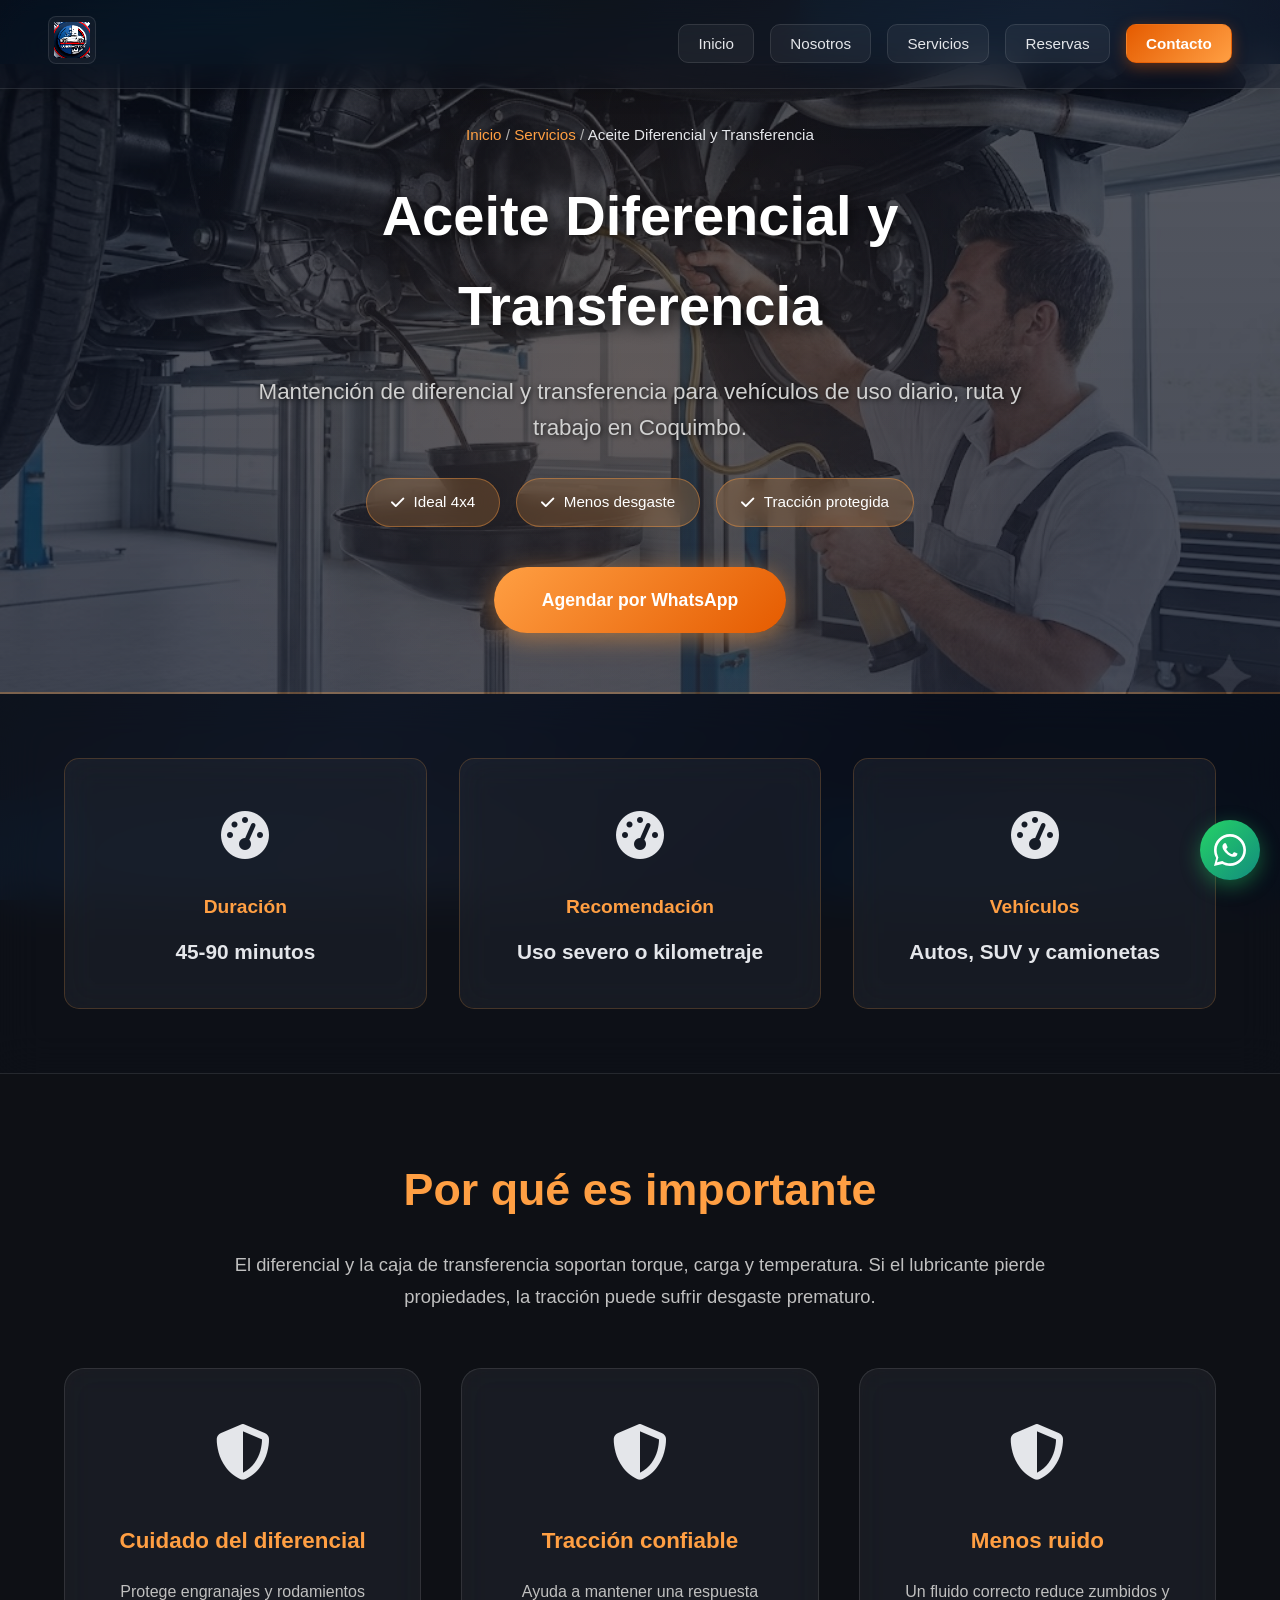
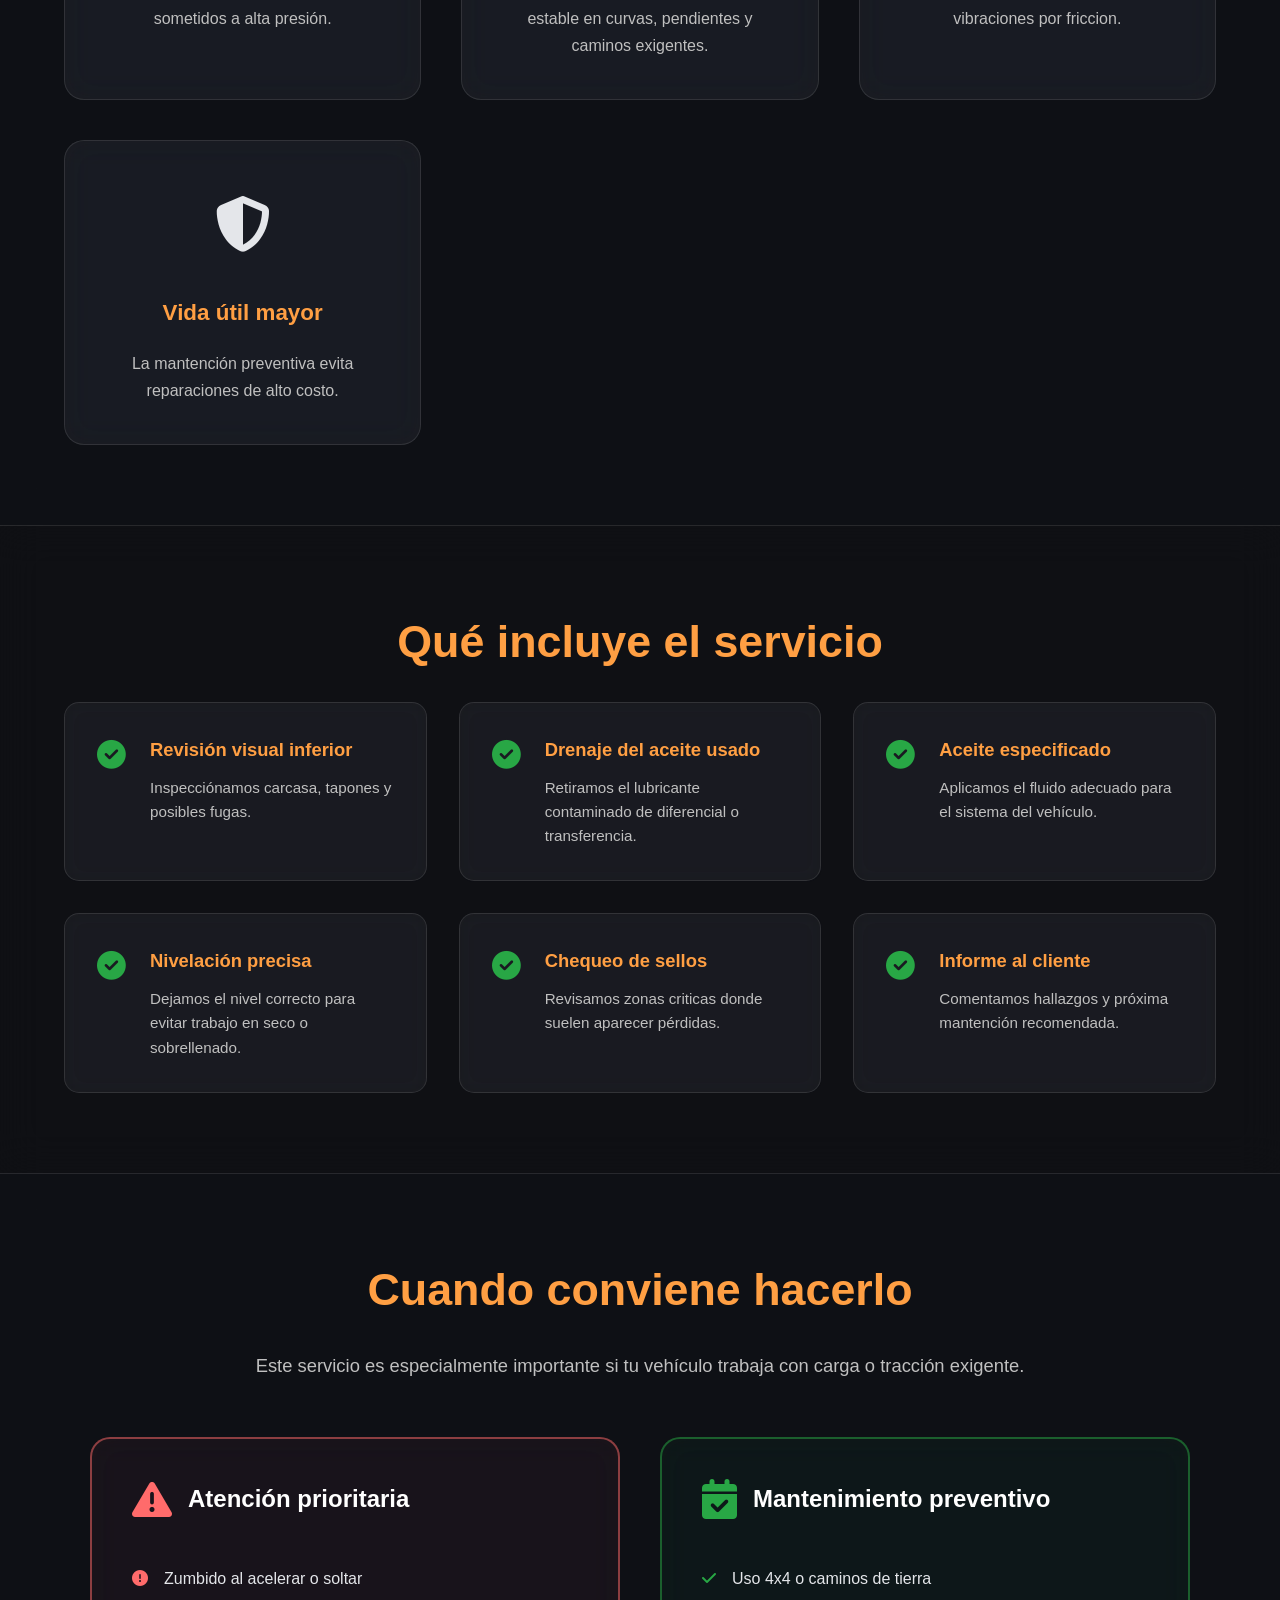
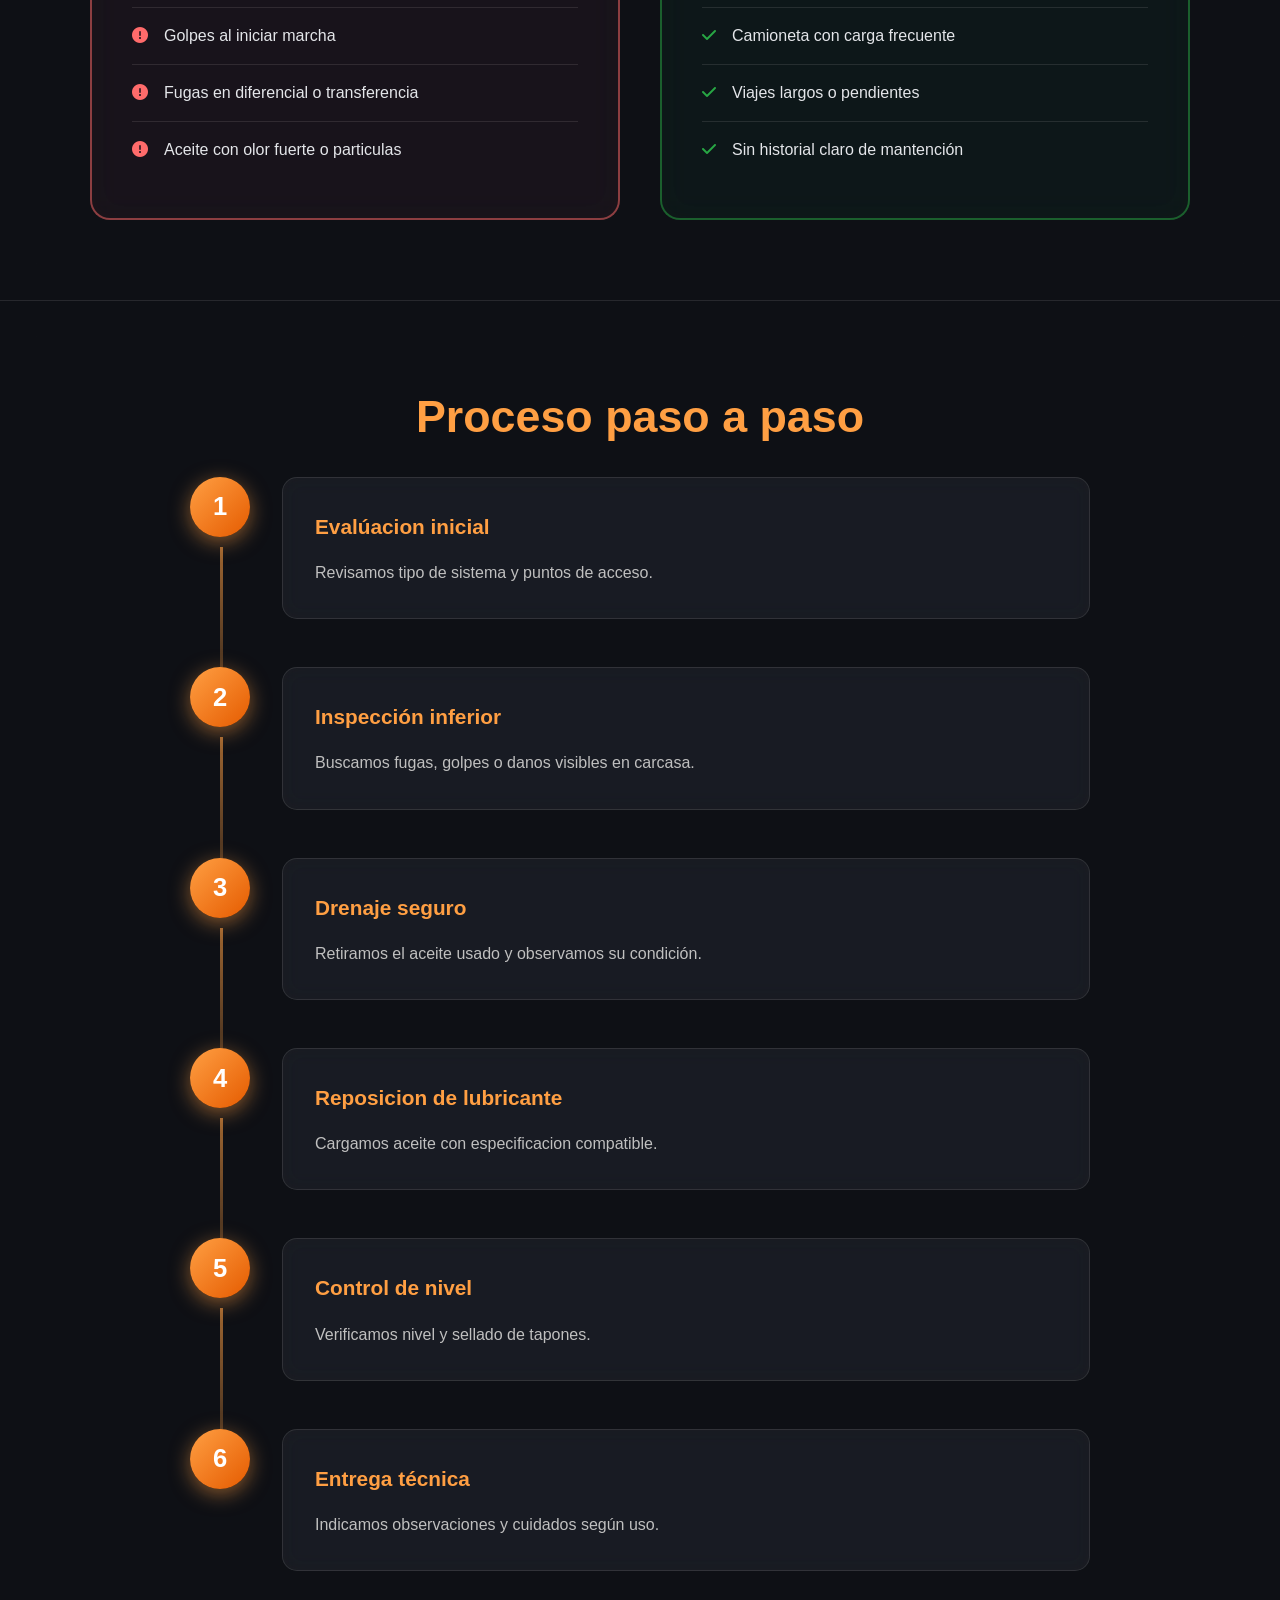
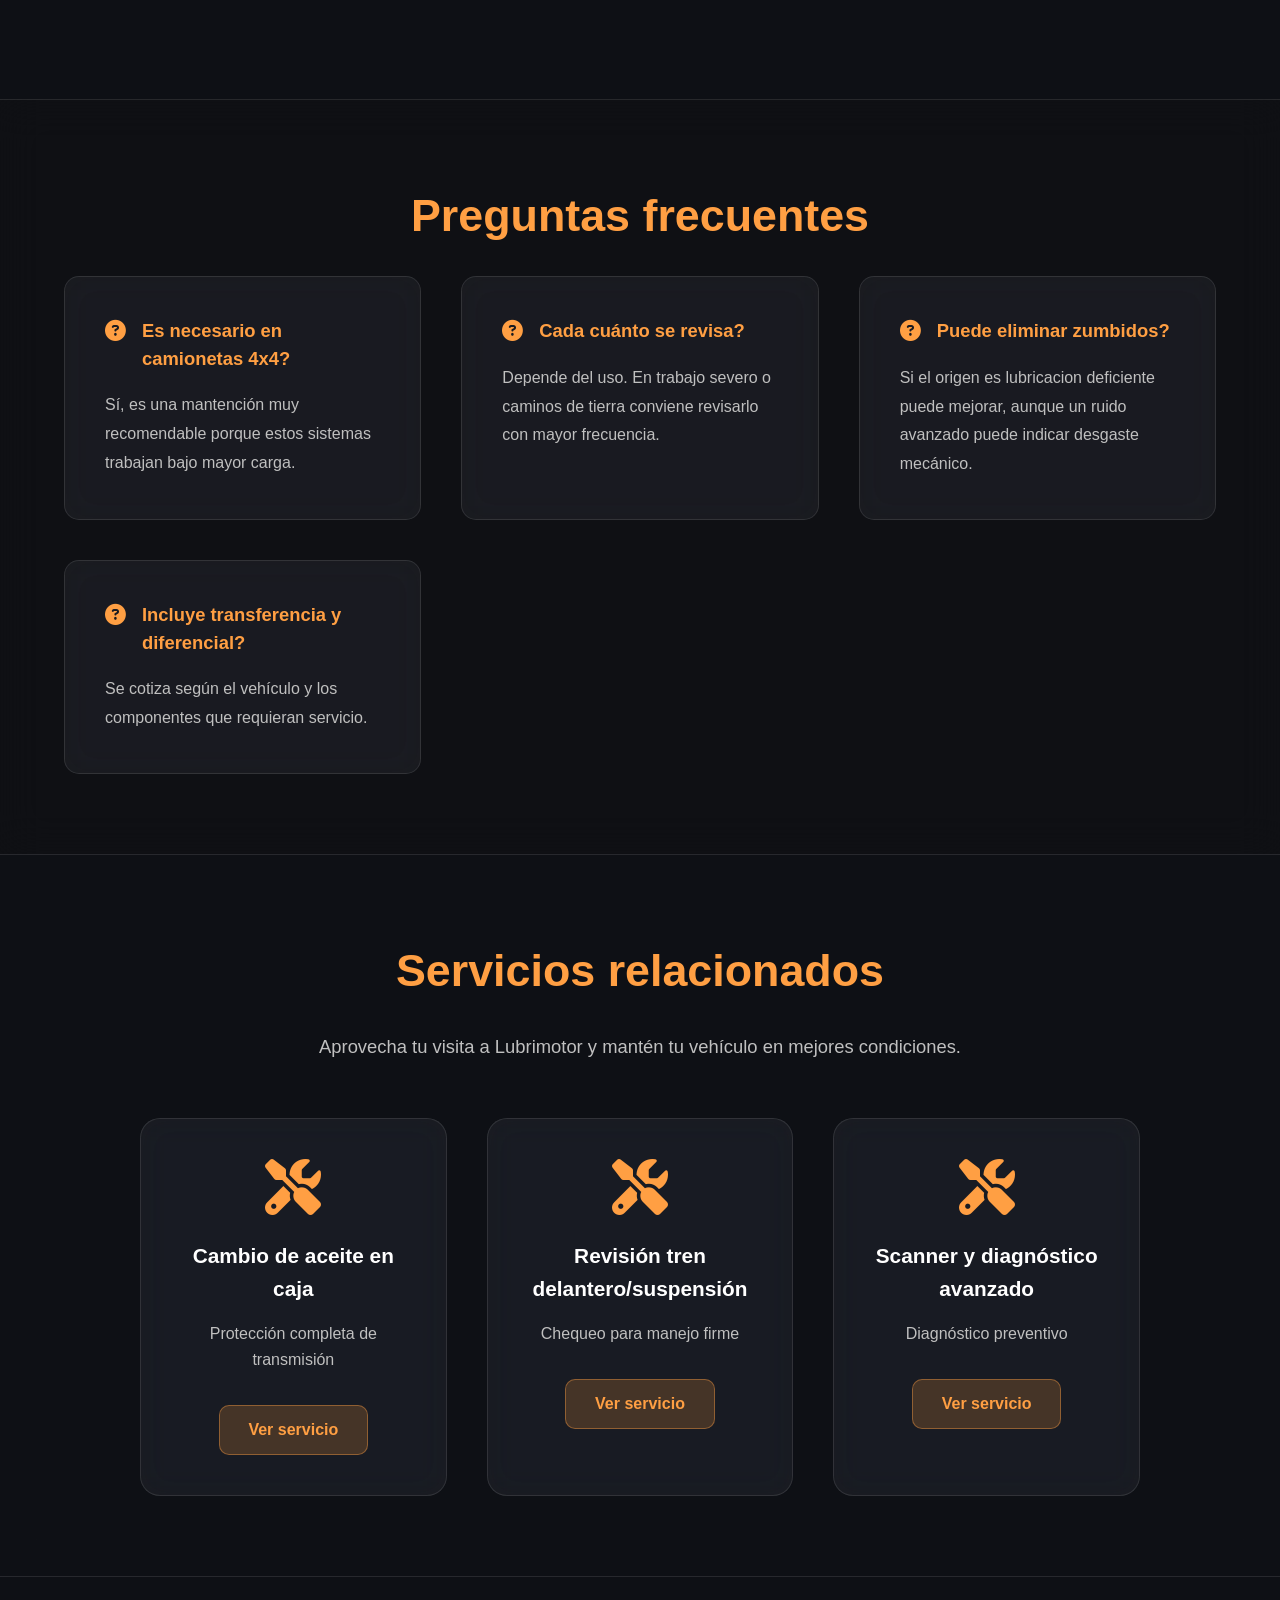
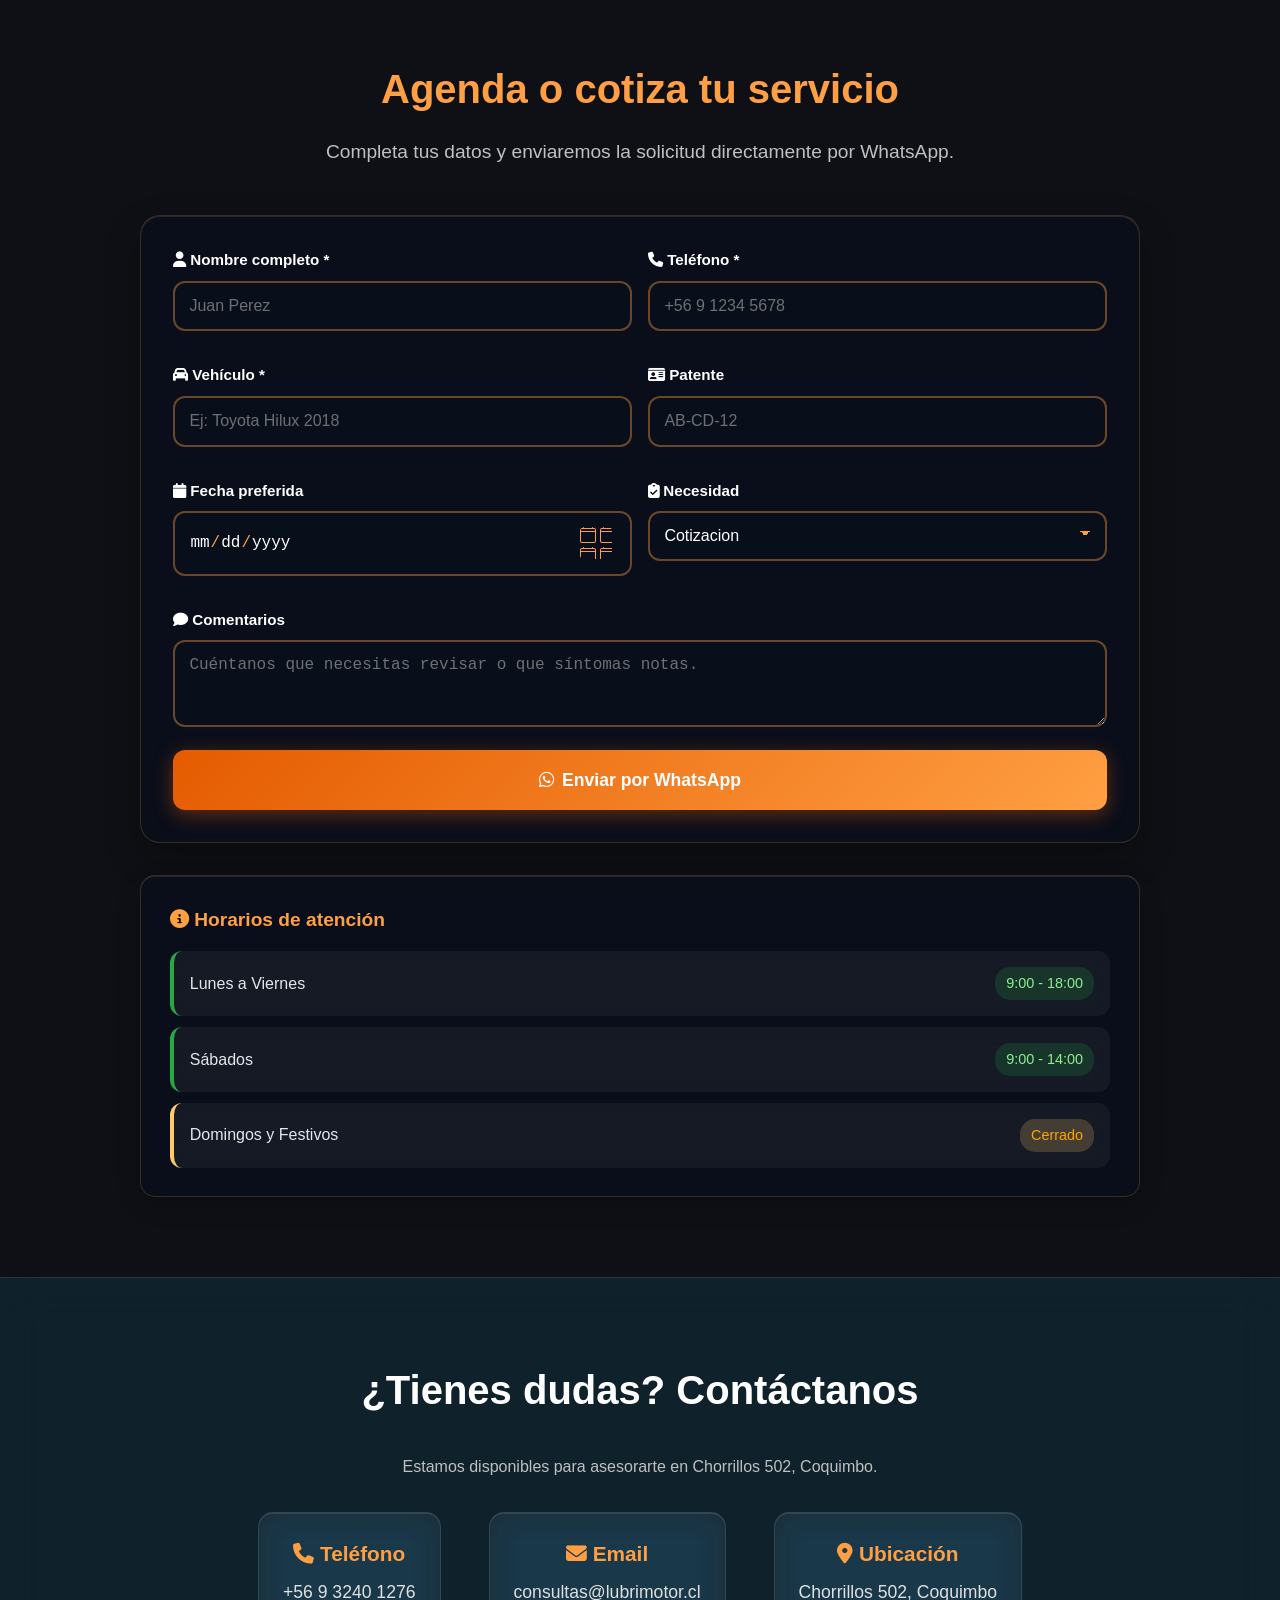
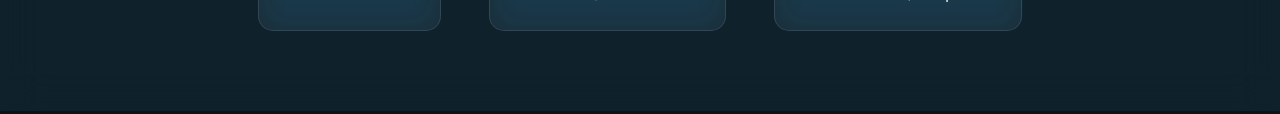
==== commit b793d8f7: "Mejoras responsive para version movil" ====
--- a/paginas/servicio-aceite-diferencial-transferencia.html
+++ b/paginas/servicio-aceite-diferencial-transferencia.html
@@ -1,10 +1,10 @@
-﻿<!DOCTYPE html>
+<!DOCTYPE html>
 <html lang="es">
 <head>
     <meta charset="UTF-8">
     <meta name="viewport" content="width=device-width, initial-scale=1.0">
-    <title>Aceite Diferencial y Transferencia - Lubrimotor | Servicio Profesional en Coquimbo</title>
-    <meta name="description" content="Cambio de aceite diferencial y transferencia en Coquimbo para autos y camionetas. Servicio preventivo para traccion, diferencial y componentes de transmision.">
+    <title>Aceite Diferencial y Transferencia en Coquimbo | Lubrimotor</title>
+    <meta name="description" content="Servicio de aceite diferencial y transferencia en Chorrillos 502, Coquimbo. Mantención preventiva para autos, SUV y camionetas.">
     <link rel="stylesheet" href="../styles.css">
     <link rel="stylesheet" href="../styles-paginas/servicio-styles.css">
     <link rel="stylesheet" href="https://cdnjs.cloudflare.com/ajax/libs/font-awesome/6.4.0/css/all.min.css">
@@ -12,7 +12,7 @@
 <body>
     <nav class="navbar" id="navbar">
         <div class="navbar-container">
-            <div class="logo"><a href="../index.html"><img src="../img/logo.jpg" alt="Lubrimotor Logo"></a></div>
+            <div class="logo"><a href="../index.html"><img src="../img/logo.jpg" alt="Lubrimotor servicios automotrices en Coquimbo"></a></div>
             <div class="hamburger" id="hamburger"><span></span><span></span><span></span></div>
             <ul class="nav-menu" id="nav-menu">
                 <li><a href="../index.html#inicio" class="nav-link">Inicio</a></li>
@@ -29,11 +29,11 @@
         <div class="service-hero-content">
             <div class="breadcrumb"><a href="../index.html">Inicio</a> / <a href="../index.html#servicios">Servicios</a> / <span>Aceite Diferencial y Transferencia</span></div>
             <h1>Aceite Diferencial y Transferencia</h1>
-            <p class="service-subtitle">Mantencion clave para camionetas, 4x4 y vehiculos con trabajo exigente en ciudad, ruta o terreno irregular.</p>
+            <p class="service-subtitle">Mantención de diferencial y transferencia para vehículos de uso diario, ruta y trabajo en Coquimbo.</p>
             <div class="service-badges">
                 <span class="badge"><i class="fas fa-check"></i> Ideal 4x4</span>
                 <span class="badge"><i class="fas fa-check"></i> Menos desgaste</span>
-                <span class="badge"><i class="fas fa-check"></i> Traccion protegida</span>
+                <span class="badge"><i class="fas fa-check"></i> Tracción protegida</span>
             </div>
             <a href="#reservar" class="btn-hero-service">Agendar por WhatsApp</a>
         </div>
@@ -41,35 +41,35 @@
 
     <section class="quick-info">
         <div class="container"><div class="quick-info-grid">
-                <div class="quick-info-item"><div class="quick-icon"><i class="fas fa-gauge-high"></i></div><h3>Duracion</h3><p>45-90 minutos</p></div>
-                <div class="quick-info-item"><div class="quick-icon"><i class="fas fa-gauge-high"></i></div><h3>Recomendacion</h3><p>Uso severo o kilometraje</p></div>
-                <div class="quick-info-item"><div class="quick-icon"><i class="fas fa-gauge-high"></i></div><h3>Vehiculos</h3><p>Autos, SUV y camionetas</p></div>
+                <div class="quick-info-item"><div class="quick-icon"><i class="fas fa-gauge-high"></i></div><h3>Duración</h3><p>45-90 minutos</p></div>
+                <div class="quick-info-item"><div class="quick-icon"><i class="fas fa-gauge-high"></i></div><h3>Recomendación</h3><p>Uso severo o kilometraje</p></div>
+                <div class="quick-info-item"><div class="quick-icon"><i class="fas fa-gauge-high"></i></div><h3>Vehículos</h3><p>Autos, SUV y camionetas</p></div>
         </div></div>
     </section>
 
     <section class="service-importance">
         <div class="container">
-            <h2>Por que es importante</h2>
-            <p class="section-intro">El diferencial y la caja de transferencia soportan torque, carga y temperatura. Si el lubricante pierde propiedades, la traccion puede sufrir desgaste prematuro.</p>
+            <h2>Por qué es importante</h2>
+            <p class="section-intro">El diferencial y la caja de transferencia soportan torque, carga y temperatura. Si el lubricante pierde propiedades, la tracción puede sufrir desgaste prematuro.</p>
             <div class="importance-grid">
-                <div class="importance-card"><div class="importance-icon"><i class="fas fa-shield-alt"></i></div><h3>Cuidado del diferencial</h3><p>Protege engranajes y rodamientos sometidos a alta presion.</p></div>
-                <div class="importance-card"><div class="importance-icon"><i class="fas fa-shield-alt"></i></div><h3>Traccion confiable</h3><p>Ayuda a mantener una respuesta estable en curvas, pendientes y caminos exigentes.</p></div>
+                <div class="importance-card"><div class="importance-icon"><i class="fas fa-shield-alt"></i></div><h3>Cuidado del diferencial</h3><p>Protege engranajes y rodamientos sometidos a alta presión.</p></div>
+                <div class="importance-card"><div class="importance-icon"><i class="fas fa-shield-alt"></i></div><h3>Tracción confiable</h3><p>Ayuda a mantener una respuesta estable en curvas, pendientes y caminos exigentes.</p></div>
                 <div class="importance-card"><div class="importance-icon"><i class="fas fa-shield-alt"></i></div><h3>Menos ruido</h3><p>Un fluido correcto reduce zumbidos y vibraciones por friccion.</p></div>
-                <div class="importance-card"><div class="importance-icon"><i class="fas fa-shield-alt"></i></div><h3>Vida util mayor</h3><p>La mantencion preventiva evita reparaciones de alto costo.</p></div>
+                <div class="importance-card"><div class="importance-icon"><i class="fas fa-shield-alt"></i></div><h3>Vida útil mayor</h3><p>La mantención preventiva evita reparaciones de alto costo.</p></div>
             </div>
         </div>
     </section>
 
     <section class="service-includes">
         <div class="container">
-            <h2>Que incluye el servicio</h2>
+            <h2>Qué incluye el servicio</h2>
             <div class="includes-grid">
-                <div class="include-item"><i class="fas fa-check-circle"></i><div><h4>Revision visual inferior</h4><p>Inspeccionamos carcasa, tapones y posibles fugas.</p></div></div>
+                <div class="include-item"><i class="fas fa-check-circle"></i><div><h4>Revisión visual inferior</h4><p>Inspecciónamos carcasa, tapones y posibles fugas.</p></div></div>
                 <div class="include-item"><i class="fas fa-check-circle"></i><div><h4>Drenaje del aceite usado</h4><p>Retiramos el lubricante contaminado de diferencial o transferencia.</p></div></div>
-                <div class="include-item"><i class="fas fa-check-circle"></i><div><h4>Aceite especificado</h4><p>Aplicamos el fluido adecuado para el sistema del vehiculo.</p></div></div>
-                <div class="include-item"><i class="fas fa-check-circle"></i><div><h4>Nivelacion precisa</h4><p>Dejamos el nivel correcto para evitar trabajo en seco o sobrellenado.</p></div></div>
-                <div class="include-item"><i class="fas fa-check-circle"></i><div><h4>Chequeo de sellos</h4><p>Revisamos zonas criticas donde suelen aparecer perdidas.</p></div></div>
-                <div class="include-item"><i class="fas fa-check-circle"></i><div><h4>Informe al cliente</h4><p>Comentamos hallazgos y proxima mantencion recomendada.</p></div></div>
+                <div class="include-item"><i class="fas fa-check-circle"></i><div><h4>Aceite especificado</h4><p>Aplicamos el fluido adecuado para el sistema del vehículo.</p></div></div>
+                <div class="include-item"><i class="fas fa-check-circle"></i><div><h4>Nivelación precisa</h4><p>Dejamos el nivel correcto para evitar trabajo en seco o sobrellenado.</p></div></div>
+                <div class="include-item"><i class="fas fa-check-circle"></i><div><h4>Chequeo de sellos</h4><p>Revisamos zonas criticas donde suelen aparecer pérdidas.</p></div></div>
+                <div class="include-item"><i class="fas fa-check-circle"></i><div><h4>Informe al cliente</h4><p>Comentamos hallazgos y próxima mantención recomendada.</p></div></div>
             </div>
         </div>
     </section>
@@ -77,10 +77,10 @@
     <section class="warning-signs">
         <div class="container">
             <h2>Cuando conviene hacerlo</h2>
-            <p class="section-intro">Este servicio es especialmente importante si tu vehiculo trabaja con carga o traccion exigente.</p>
+            <p class="section-intro">Este servicio es especialmente importante si tu vehículo trabaja con carga o tracción exigente.</p>
             <div class="signs-grid">
                 <div class="sign-card urgent">
-                    <div class="sign-header"><i class="fas fa-exclamation-triangle"></i><h3>Atencion prioritaria</h3></div>
+                    <div class="sign-header"><i class="fas fa-exclamation-triangle"></i><h3>Atención prioritaria</h3></div>
                     <ul>
                         <li><i class="fas fa-exclamation-circle"></i> Zumbido al acelerar o soltar</li>
                         <li><i class="fas fa-exclamation-circle"></i> Golpes al iniciar marcha</li>
@@ -94,7 +94,7 @@
                         <li><i class="fas fa-check"></i> Uso 4x4 o caminos de tierra</li>
                         <li><i class="fas fa-check"></i> Camioneta con carga frecuente</li>
                         <li><i class="fas fa-check"></i> Viajes largos o pendientes</li>
-                        <li><i class="fas fa-check"></i> Sin historial claro de mantencion</li>
+                        <li><i class="fas fa-check"></i> Sin historial claro de mantención</li>
                     </ul>
                 </div>
             </div>
@@ -105,12 +105,12 @@
         <div class="container">
             <h2>Proceso paso a paso</h2>
             <div class="process-timeline">
-                <div class="process-step"><div class="step-number">1</div><div class="step-content"><h3>Evaluacion inicial</h3><p>Revisamos tipo de sistema y puntos de acceso.</p></div></div>
-                <div class="process-step"><div class="step-number">2</div><div class="step-content"><h3>Inspeccion inferior</h3><p>Buscamos fugas, golpes o danos visibles en carcasa.</p></div></div>
-                <div class="process-step"><div class="step-number">3</div><div class="step-content"><h3>Drenaje seguro</h3><p>Retiramos el aceite usado y observamos su condicion.</p></div></div>
+                <div class="process-step"><div class="step-number">1</div><div class="step-content"><h3>Evalúacion inicial</h3><p>Revisamos tipo de sistema y puntos de acceso.</p></div></div>
+                <div class="process-step"><div class="step-number">2</div><div class="step-content"><h3>Inspección inferior</h3><p>Buscamos fugas, golpes o danos visibles en carcasa.</p></div></div>
+                <div class="process-step"><div class="step-number">3</div><div class="step-content"><h3>Drenaje seguro</h3><p>Retiramos el aceite usado y observamos su condición.</p></div></div>
                 <div class="process-step"><div class="step-number">4</div><div class="step-content"><h3>Reposicion de lubricante</h3><p>Cargamos aceite con especificacion compatible.</p></div></div>
                 <div class="process-step"><div class="step-number">5</div><div class="step-content"><h3>Control de nivel</h3><p>Verificamos nivel y sellado de tapones.</p></div></div>
-                <div class="process-step"><div class="step-number">6</div><div class="step-content"><h3>Entrega tecnica</h3><p>Indicamos observaciones y cuidados segun uso.</p></div></div>
+                <div class="process-step"><div class="step-number">6</div><div class="step-content"><h3>Entrega técnica</h3><p>Indicamos observaciones y cuidados según uso.</p></div></div>
             </div>
         </div>
     </section>
@@ -119,10 +119,10 @@
         <div class="container">
             <h2>Preguntas frecuentes</h2>
             <div class="faq-grid">
-                <div class="faq-item"><h3><i class="fas fa-question-circle"></i> Es necesario en camionetas 4x4?</h3><p>Si, es una mantencion muy recomendable porque estos sistemas trabajan bajo mayor carga.</p></div>
-                <div class="faq-item"><h3><i class="fas fa-question-circle"></i> Cada cuanto se revisa?</h3><p>Depende del uso. En trabajo severo o caminos de tierra conviene revisarlo con mayor frecuencia.</p></div>
-                <div class="faq-item"><h3><i class="fas fa-question-circle"></i> Puede eliminar zumbidos?</h3><p>Si el origen es lubricacion deficiente puede mejorar, aunque un ruido avanzado puede indicar desgaste mecanico.</p></div>
-                <div class="faq-item"><h3><i class="fas fa-question-circle"></i> Incluye transferencia y diferencial?</h3><p>Se cotiza segun el vehiculo y los componentes que requieran servicio.</p></div>
+                <div class="faq-item"><h3><i class="fas fa-question-circle"></i> Es necesario en camionetas 4x4?</h3><p>Sí, es una mantención muy recomendable porque estos sistemas trabajan bajo mayor carga.</p></div>
+                <div class="faq-item"><h3><i class="fas fa-question-circle"></i> Cada cuánto se revisa?</h3><p>Depende del uso. En trabajo severo o caminos de tierra conviene revisarlo con mayor frecuencia.</p></div>
+                <div class="faq-item"><h3><i class="fas fa-question-circle"></i> Puede eliminar zumbidos?</h3><p>Si el origen es lubricacion deficiente puede mejorar, aunque un ruido avanzado puede indicar desgaste mecánico.</p></div>
+                <div class="faq-item"><h3><i class="fas fa-question-circle"></i> Incluye transferencia y diferencial?</h3><p>Se cotiza según el vehículo y los componentes que requieran servicio.</p></div>
             </div>
         </div>
     </section>
@@ -130,11 +130,11 @@
     <section class="related-services">
         <div class="container">
             <h2>Servicios relacionados</h2>
-            <p class="section-intro">Aprovecha tu visita a Lubrimotor y mantÃ©n tu vehiculo en mejores condiciones.</p>
+            <p class="section-intro">Aprovecha tu visita a Lubrimotor y mantén tu vehículo en mejores condiciones.</p>
             <div class="related-grid">
-                <div class="related-card"><i class="fas fa-tools"></i><h3>Cambio de aceite en caja</h3><p>Proteccion completa de transmision</p><a href="servicio-cambio-aceite-caja.html" class="btn-related">Ver servicio</a></div>
-                <div class="related-card"><i class="fas fa-tools"></i><h3>Revision tren delantero/suspension</h3><p>Chequeo para manejo firme</p><a href="servicio-tren-delantero-suspension.html" class="btn-related">Ver servicio</a></div>
-                <div class="related-card"><i class="fas fa-tools"></i><h3>Scanner y diagnostico avanzado</h3><p>Diagnostico preventivo</p><a href="servicio-scanner-diagnostico.html" class="btn-related">Ver servicio</a></div>
+                <div class="related-card"><i class="fas fa-tools"></i><h3>Cambio de aceite en caja</h3><p>Protección completa de transmisión</p><a href="servicio-cambio-aceite-caja.html" class="btn-related">Ver servicio</a></div>
+                <div class="related-card"><i class="fas fa-tools"></i><h3>Revisión tren delantero/suspensión</h3><p>Chequeo para manejo firme</p><a href="servicio-tren-delantero-suspension.html" class="btn-related">Ver servicio</a></div>
+                <div class="related-card"><i class="fas fa-tools"></i><h3>Scanner y diagnóstico avanzado</h3><p>Diagnóstico preventivo</p><a href="servicio-scanner-diagnostico.html" class="btn-related">Ver servicio</a></div>
             </div>
         </div>
     </section>
@@ -146,24 +146,24 @@
             <form class="formulario-citas service-whatsapp-form" data-service="Aceite Diferencial y Transferencia">
                 <div class="form-row">
                     <div class="form-group"><label for="nombre"><i class="fas fa-user"></i> Nombre completo *</label><input type="text" id="nombre" name="nombre" required placeholder="Juan Perez"></div>
-                    <div class="form-group"><label for="telefono"><i class="fas fa-phone"></i> Telefono *</label><input type="tel" id="telefono" name="telefono" required placeholder="+56 9 1234 5678"></div>
+                    <div class="form-group"><label for="telefono"><i class="fas fa-phone"></i> Teléfono *</label><input type="tel" id="telefono" name="telefono" required placeholder="+56 9 1234 5678"></div>
                 </div>
                 <div class="form-row">
-                    <div class="form-group"><label for="vehiculo"><i class="fas fa-car"></i> Vehiculo *</label><input type="text" id="vehiculo" name="vehiculo" required placeholder="Ej: Toyota Hilux 2018"></div>
+                    <div class="form-group"><label for="vehiculo"><i class="fas fa-car"></i> Vehículo *</label><input type="text" id="vehiculo" name="vehiculo" required placeholder="Ej: Toyota Hilux 2018"></div>
                     <div class="form-group"><label for="patente"><i class="fas fa-id-card"></i> Patente</label><input type="text" id="patente" name="patente" placeholder="AB-CD-12" style="text-transform: uppercase;"></div>
                 </div>
                 <div class="form-row">
                     <div class="form-group"><label for="fecha"><i class="fas fa-calendar"></i> Fecha preferida</label><input type="date" id="fecha" name="fecha"></div>
                     <div class="form-group"><label for="urgencia"><i class="fas fa-clipboard-check"></i> Necesidad</label><select id="urgencia" name="urgencia"><option value="Cotizacion">Cotizacion</option><option value="Agendar hora">Agendar hora</option><option value="Tengo una falla o sintoma">Tengo una falla o sintoma</option><option value="Necesito asesoria">Necesito asesoria</option></select></div>
                 </div>
-                <div class="form-group"><label for="comentarios"><i class="fas fa-comment"></i> Comentarios</label><textarea id="comentarios" name="comentarios" rows="3" placeholder="CuÃ©ntanos que necesitas revisar o que sintomas notas."></textarea></div>
+                <div class="form-group"><label for="comentarios"><i class="fas fa-comment"></i> Comentarios</label><textarea id="comentarios" name="comentarios" rows="3" placeholder="Cuéntanos que necesitas revisar o que síntomas notas."></textarea></div>
                 <button type="submit" class="btn-reservar"><i class="fab fa-whatsapp"></i> Enviar por WhatsApp</button>
             </form>
             <div class="disponibilidad">
-                <h3><i class="fas fa-info-circle"></i> Horarios de atencion</h3>
+                <h3><i class="fas fa-info-circle"></i> Horarios de atención</h3>
                 <div class="horarios-disponibles">
                     <div class="horario-item disponible"><span>Lunes a Viernes</span><span class="status">9:00 - 18:00</span></div>
-                    <div class="horario-item disponible"><span>Sabados</span><span class="status">9:00 - 14:00</span></div>
+                    <div class="horario-item disponible"><span>Sábados</span><span class="status">9:00 - 14:00</span></div>
                     <div class="horario-item ocupado"><span>Domingos y Festivos</span><span class="status">Cerrado</span></div>
                 </div>
             </div>
@@ -171,12 +171,12 @@
     </section>
 
     <section class="contacto">
-        <h2>Â¿Tienes dudas? Contactanos</h2>
+        <h2>¿Tienes dudas? Contáctanos</h2>
         <p>Estamos disponibles para asesorarte en Chorrillos 502, Coquimbo.</p>
         <div class="contacto-info">
-            <div class="contacto-item"><h3><i class="fas fa-phone"></i> Telefono</h3><p>+56 9 3240 1276</p></div>
+            <div class="contacto-item"><h3><i class="fas fa-phone"></i> Teléfono</h3><p>+56 9 3240 1276</p></div>
             <div class="contacto-item"><h3><i class="fas fa-envelope"></i> Email</h3><p>consultas@lubrimotor.cl</p></div>
-            <div class="contacto-item"><h3><i class="fas fa-map-marker-alt"></i> Ubicacion</h3><p>Chorrillos 502, Coquimbo</p></div>
+            <div class="contacto-item"><h3><i class="fas fa-map-marker-alt"></i> Ubicación</h3><p>Chorrillos 502, Coquimbo</p></div>
         </div>
     </section>
 
@@ -201,8 +201,8 @@
             const comentarios = document.getElementById('comentarios').value;
             let mensaje = '*SOLICITUD: ' + servicio.toUpperCase() + '*%0A%0A';
             mensaje += '*Nombre:* ' + nombre + '%0A';
-            mensaje += '*Telefono:* ' + telefono + '%0A';
-            mensaje += '*Vehiculo:* ' + vehiculo + '%0A';
+            mensaje += '*Teléfono:* ' + telefono + '%0A';
+            mensaje += '*Vehículo:* ' + vehiculo + '%0A';
             if (patente) mensaje += '*Patente:* ' + patente + '%0A';
             if (fecha) mensaje += '*Fecha preferida:* ' + fecha + '%0A';
             mensaje += '*Necesidad:* ' + urgencia + '%0A';
--- a/styles.css
+++ b/styles.css
@@ -114,6 +114,9 @@
     display: flex;
     gap: 1rem;
     align-items: center;
+    list-style: none;
+    margin: 0;
+    padding: 0;
 }
 
 .nav-link {
@@ -1359,4 +1362,374 @@
     .service-card .card-content p {
         font-size: 0.95rem;
     }
-}+}
+
+/* ========================================
+   AJUSTES RESPONSIVE FINALES
+   ======================================== */
+html,
+body {
+    max-width: 100%;
+    overflow-x: hidden;
+}
+
+body.menu-open {
+    overflow: hidden;
+}
+
+img,
+svg,
+video {
+    max-width: 100%;
+}
+
+.service-card img {
+    width: 100%;
+    height: 180px;
+    object-fit: cover;
+    object-position: center;
+    border-radius: 14px;
+    display: block;
+    position: relative;
+    z-index: 2;
+}
+
+.card-content h4 {
+    color: #ffffff;
+    font-size: 1.25rem;
+    line-height: 1.3;
+    margin-bottom: 0.65rem;
+    overflow-wrap: anywhere;
+}
+
+.servicio-titulo {
+    max-width: 1200px;
+    margin: 0 auto 1.5rem;
+    color: #ff9f43;
+    font-size: 1.6rem;
+    line-height: 1.25;
+}
+
+@media (max-width: 768px) {
+    .navbar-container {
+        min-height: 64px;
+        padding: 0.55rem 1rem;
+    }
+
+    .logo img {
+        max-width: 160px;
+        height: 2.4rem;
+    }
+
+    .hamburger {
+        min-width: 44px;
+        min-height: 44px;
+        align-items: center;
+        justify-content: center;
+    }
+
+    .nav-menu {
+        top: 0;
+        left: auto;
+        padding: 5rem 1rem 2rem;
+        overflow-y: auto;
+        overscroll-behavior: contain;
+        justify-content: flex-start;
+        gap: 0.75rem;
+    }
+
+    .nav-link {
+        width: min(100%, 340px);
+        min-height: 48px;
+        display: flex;
+        align-items: center;
+        justify-content: center;
+        font-size: 1rem;
+        padding: 0.9rem 1rem;
+        margin: 0;
+    }
+
+    .hero {
+        min-height: calc(100svh - 64px);
+        height: auto;
+        padding: 4.5rem 1rem 3rem;
+        background-position: center;
+    }
+
+    .hero-text {
+        width: 100%;
+        max-width: 430px;
+        padding: 0 0.25rem;
+    }
+
+    .hero-text h1 {
+        font-size: clamp(2rem, 11vw, 3rem);
+        line-height: 1.05;
+        overflow-wrap: anywhere;
+    }
+
+    .hero-text p {
+        font-size: clamp(1rem, 4.8vw, 1.2rem);
+        line-height: 1.45;
+        letter-spacing: 0;
+        margin-bottom: 1.5rem;
+    }
+
+    .boton-hero,
+    .btn-reservar,
+    .start-chat-btn {
+        min-height: 48px;
+        padding: 0.95rem 1.25rem;
+        font-size: 1rem;
+        touch-action: manipulation;
+    }
+
+    .sobre-nosotros,
+    .servicios,
+    .citas-online,
+    .contacto {
+        padding: 3rem 1rem;
+    }
+
+    .sobre-nosotros h2,
+    .servicios h2,
+    .citas-online h2,
+    .contacto h2 {
+        font-size: clamp(1.8rem, 8vw, 2.25rem);
+        line-height: 1.15;
+    }
+
+    .sobre-nosotros p,
+    .servicios > p,
+    .citas-online > .container > p,
+    .contacto > p {
+        font-size: 1rem;
+        line-height: 1.65;
+    }
+
+    .trust-section,
+    .servicios-grid,
+    .paquetes-grid {
+        grid-template-columns: 1fr !important;
+        gap: 1rem;
+    }
+
+    .servicio-titulo {
+        font-size: 1.35rem;
+        padding: 0 0.25rem;
+        margin-bottom: 1rem;
+    }
+
+    .service-card {
+        width: 100%;
+        min-height: auto;
+        padding: 1rem;
+        border-radius: 14px;
+        gap: 0.85rem;
+    }
+
+    .service-card img {
+        height: clamp(165px, 48vw, 220px);
+        border-radius: 12px;
+    }
+
+    .card-content h4 {
+        font-size: 1.15rem;
+    }
+
+    .card-content p {
+        font-size: 0.95rem;
+        line-height: 1.55;
+    }
+
+    .formulario-citas,
+    .disponibilidad,
+    .contacto-item,
+    .trust-item {
+        padding: 1rem;
+        border-radius: 14px;
+    }
+
+    .form-row {
+        flex-direction: column;
+        gap: 0;
+        margin-bottom: 0;
+    }
+
+    .form-group {
+        margin-bottom: 0.95rem;
+    }
+
+    .form-group input,
+    .form-group select,
+    .form-group textarea {
+        min-height: 48px;
+        font-size: 16px;
+        padding: 0.85rem;
+    }
+
+    .horario-item {
+        align-items: flex-start;
+        flex-direction: column;
+        gap: 0.5rem;
+    }
+
+    .contacto-info {
+        display: grid;
+        grid-template-columns: 1fr;
+        gap: 1rem;
+    }
+
+    .contacto-item {
+        width: 100%;
+    }
+
+    .whatsapp-widget {
+        right: 14px;
+        bottom: 14px;
+    }
+
+    .whatsapp-button {
+        width: 56px;
+        height: 56px;
+    }
+
+    .whatsapp-chat {
+        width: calc(100vw - 28px);
+        right: 0;
+        bottom: 72px;
+        max-height: min(78vh, 560px);
+        overflow: hidden;
+    }
+
+    .chat-body {
+        max-height: 45vh;
+    }
+}
+
+@media (max-width: 430px) {
+    body {
+        padding-top: 3.5rem;
+    }
+
+    .navbar-container {
+        padding-inline: 0.75rem;
+    }
+
+    .logo img {
+        max-width: 140px;
+        height: 2.25rem;
+    }
+
+    .hero {
+        padding-inline: 0.85rem;
+    }
+
+    .sobre-nosotros,
+    .servicios,
+    .citas-online,
+    .contacto {
+        padding-left: 0.85rem;
+        padding-right: 0.85rem;
+    }
+
+    .service-card img {
+        height: clamp(155px, 52vw, 205px);
+    }
+}
+
+@media (max-width: 360px) {
+    .navbar-container {
+        min-height: 58px;
+        padding-block: 0.45rem;
+    }
+
+    .hamburger {
+        min-width: 42px;
+        min-height: 42px;
+        padding: 0.5rem;
+    }
+
+    .hamburger span {
+        width: 1.35rem;
+    }
+
+    .nav-menu {
+        padding: 4.25rem 0.75rem 1.25rem;
+        gap: 0.55rem;
+    }
+
+    .nav-link {
+        min-height: 46px;
+        font-size: 0.95rem;
+        padding: 0.75rem 0.9rem;
+    }
+
+    .hero {
+        min-height: auto;
+        padding-top: 3.4rem;
+        padding-bottom: 2.4rem;
+    }
+
+    .hero-text h1 {
+        font-size: 1.85rem;
+        margin-bottom: 0.75rem;
+    }
+
+    .hero-text p {
+        font-size: 0.98rem;
+        margin-bottom: 1.15rem;
+    }
+
+    .logo img {
+        max-width: 125px;
+        height: 2.05rem;
+    }
+
+    .card-content h4 {
+        font-size: 1.05rem;
+    }
+
+    .sobre-nosotros,
+    .servicios,
+    .citas-online,
+    .contacto {
+        padding-top: 2.35rem;
+        padding-bottom: 2.35rem;
+    }
+
+    .service-card,
+    .formulario-citas,
+    .disponibilidad,
+    .contacto-item,
+    .trust-item {
+        padding: 0.85rem;
+    }
+
+    .service-card img {
+        height: 148px;
+    }
+
+    .form-group input,
+    .form-group select,
+    .form-group textarea {
+        padding: 0.78rem;
+    }
+
+    .whatsapp-widget {
+        right: 10px;
+        bottom: 10px;
+    }
+
+    .whatsapp-button {
+        width: 52px;
+        height: 52px;
+    }
+
+    .whatsapp-chat {
+        width: calc(100vw - 20px);
+        bottom: 64px;
+        right: 0;
+        border-radius: 16px;
+    }
+}
--- a/styles-paginas/servicio-styles.css
+++ b/styles-paginas/servicio-styles.css
@@ -802,3 +802,340 @@
         padding: 3rem 5%;
     }
 }
+
+/* ========================================
+   RESPONSIVE FINAL PARA PÁGINAS INTERNAS
+   ======================================== */
+.service-hero-content,
+.container {
+    width: min(100%, 1200px);
+}
+
+@media (max-width: 768px) {
+    .service-hero {
+        min-height: auto;
+        height: auto;
+        padding: 4.5rem 1rem 3rem;
+        background-position: center;
+    }
+
+    .service-hero-content {
+        padding: 0;
+        max-width: 430px;
+    }
+
+    .breadcrumb {
+        font-size: 0.85rem;
+        line-height: 1.5;
+        margin-bottom: 1rem;
+        overflow-wrap: anywhere;
+    }
+
+    .service-hero h1 {
+        font-size: clamp(2rem, 10vw, 2.7rem);
+        line-height: 1.08;
+        margin-bottom: 1rem;
+        overflow-wrap: anywhere;
+    }
+
+    .service-subtitle {
+        font-size: 1rem;
+        line-height: 1.55;
+        margin-bottom: 1.4rem;
+    }
+
+    .service-badges {
+        gap: 0.65rem;
+        margin-bottom: 1.5rem;
+    }
+
+    .service-badges .badge {
+        width: 100%;
+        justify-content: center;
+        border-radius: 14px;
+        padding: 0.75rem 0.9rem;
+        font-size: 0.9rem;
+        text-align: center;
+    }
+
+    .btn-hero-service,
+    .btn-related {
+        width: 100%;
+        min-height: 48px;
+        display: inline-flex;
+        align-items: center;
+        justify-content: center;
+        text-align: center;
+        padding: 0.9rem 1rem;
+        touch-action: manipulation;
+    }
+
+    .quick-info,
+    .service-importance,
+    .service-includes,
+    .warning-signs,
+    .oil-types,
+    .service-process,
+    .faq-section,
+    .related-services {
+        padding: 3rem 1rem;
+    }
+
+    .service-importance h2,
+    .service-includes h2,
+    .warning-signs h2,
+    .oil-types h2,
+    .service-process h2,
+    .faq-section h2,
+    .related-services h2 {
+        font-size: clamp(1.8rem, 8vw, 2.3rem);
+        line-height: 1.15;
+        margin-bottom: 1rem;
+    }
+
+    .section-intro {
+        font-size: 1rem;
+        line-height: 1.65;
+        margin-bottom: 2rem;
+    }
+
+    .quick-info-grid,
+    .importance-grid,
+    .includes-grid,
+    .signs-grid,
+    .oil-types-grid,
+    .faq-grid,
+    .related-grid {
+        grid-template-columns: 1fr !important;
+        gap: 1rem;
+    }
+
+    .quick-info-item,
+    .importance-card,
+    .include-item,
+    .sign-card,
+    .oil-card,
+    .faq-item,
+    .related-card {
+        padding: 1.15rem;
+        border-radius: 14px;
+        width: 100%;
+    }
+
+    .quick-icon,
+    .importance-icon,
+    .related-card i {
+        font-size: 2.3rem;
+    }
+
+    .quick-info-item p {
+        font-size: 1.05rem;
+        overflow-wrap: anywhere;
+    }
+
+    .include-item {
+        gap: 1rem;
+        align-items: flex-start;
+    }
+
+    .include-item:hover,
+    .step-content:hover {
+        transform: none;
+    }
+
+    .sign-header {
+        align-items: flex-start;
+        gap: 0.8rem;
+        margin-bottom: 1rem;
+    }
+
+    .sign-header h3 {
+        font-size: 1.2rem;
+    }
+
+    .sign-card li,
+    .oil-features li {
+        gap: 0.75rem;
+        font-size: 0.95rem;
+    }
+
+    .oil-card.featured,
+    .oil-card:hover {
+        transform: none;
+    }
+
+    .oil-card h3 {
+        font-size: 1.4rem;
+    }
+
+    .oil-price {
+        font-size: 1.7rem;
+    }
+
+    .badge-popular {
+        right: 50%;
+        transform: translateX(50%);
+        white-space: nowrap;
+    }
+
+    .process-step {
+        flex-direction: row;
+        gap: 1rem;
+        margin-bottom: 1.4rem;
+    }
+
+    .process-step::after {
+        left: 22px;
+        top: 52px;
+        height: calc(100% + 10px);
+    }
+
+    .step-number {
+        width: 44px;
+        height: 44px;
+        font-size: 1.15rem;
+    }
+
+    .step-content {
+        padding: 1rem;
+        border-radius: 14px;
+    }
+
+    .step-content h3,
+    .faq-item h3,
+    .related-card h3 {
+        font-size: 1.1rem;
+        line-height: 1.35;
+        overflow-wrap: anywhere;
+    }
+
+    .faq-item h3 {
+        gap: 0.65rem;
+    }
+
+    .related-card p {
+        margin-bottom: 1rem;
+    }
+}
+
+@media (max-width: 430px) {
+    .service-hero {
+        padding: 4rem 0.85rem 2.6rem;
+    }
+
+    .quick-info,
+    .service-importance,
+    .service-includes,
+    .warning-signs,
+    .oil-types,
+    .service-process,
+    .faq-section,
+    .related-services {
+        padding-left: 0.85rem;
+        padding-right: 0.85rem;
+    }
+
+    .include-item {
+        flex-direction: column;
+        text-align: left;
+    }
+
+    .process-step {
+        gap: 0.8rem;
+    }
+
+    .step-number {
+        width: 40px;
+        height: 40px;
+        font-size: 1rem;
+    }
+
+    .process-step::after {
+        left: 20px;
+        top: 48px;
+    }
+}
+
+@media (max-width: 360px) {
+    .service-hero {
+        padding-top: 3.4rem;
+        padding-bottom: 2.2rem;
+    }
+
+    .service-hero h1 {
+        font-size: 1.85rem;
+    }
+
+    .service-subtitle {
+        font-size: 0.95rem;
+        margin-bottom: 1rem;
+    }
+
+    .breadcrumb {
+        font-size: 0.8rem;
+        margin-bottom: 0.75rem;
+    }
+
+    .service-badges .badge,
+    .btn-hero-service,
+    .btn-related {
+        font-size: 0.9rem;
+    }
+
+    .service-badges .badge {
+        padding: 0.65rem 0.75rem;
+    }
+
+    .quick-info,
+    .service-importance,
+    .service-includes,
+    .warning-signs,
+    .oil-types,
+    .service-process,
+    .faq-section,
+    .related-services {
+        padding-top: 2.35rem;
+        padding-bottom: 2.35rem;
+    }
+
+    .quick-info-item,
+    .importance-card,
+    .include-item,
+    .sign-card,
+    .oil-card,
+    .faq-item,
+    .related-card,
+    .step-content {
+        padding: 0.9rem;
+    }
+
+    .service-importance h2,
+    .service-includes h2,
+    .warning-signs h2,
+    .oil-types h2,
+    .service-process h2,
+    .faq-section h2,
+    .related-services h2 {
+        font-size: 1.65rem;
+    }
+
+    .process-step {
+        gap: 0.65rem;
+    }
+
+    .step-number {
+        width: 36px;
+        height: 36px;
+    }
+
+    .process-step::after {
+        left: 18px;
+        top: 44px;
+    }
+
+    .step-content h3,
+    .faq-item h3,
+    .related-card h3 {
+        font-size: 1rem;
+    }
+}
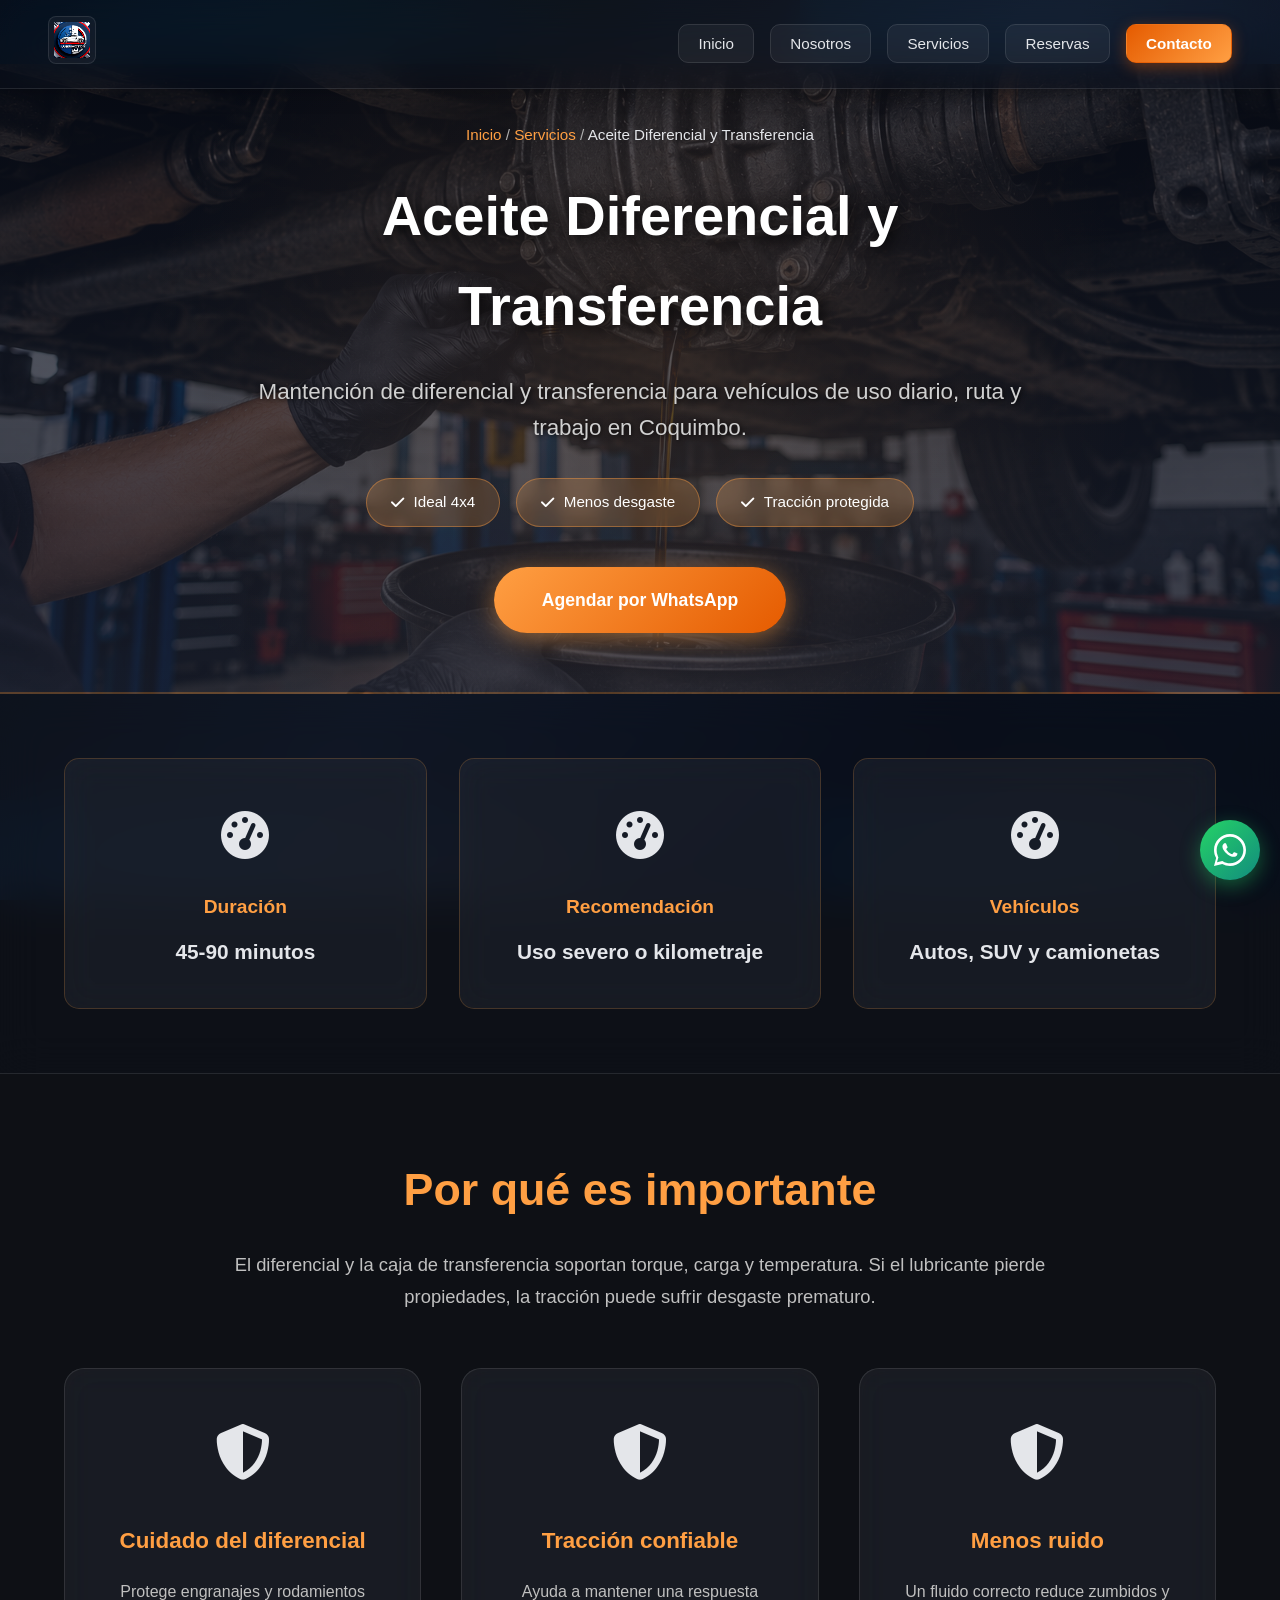
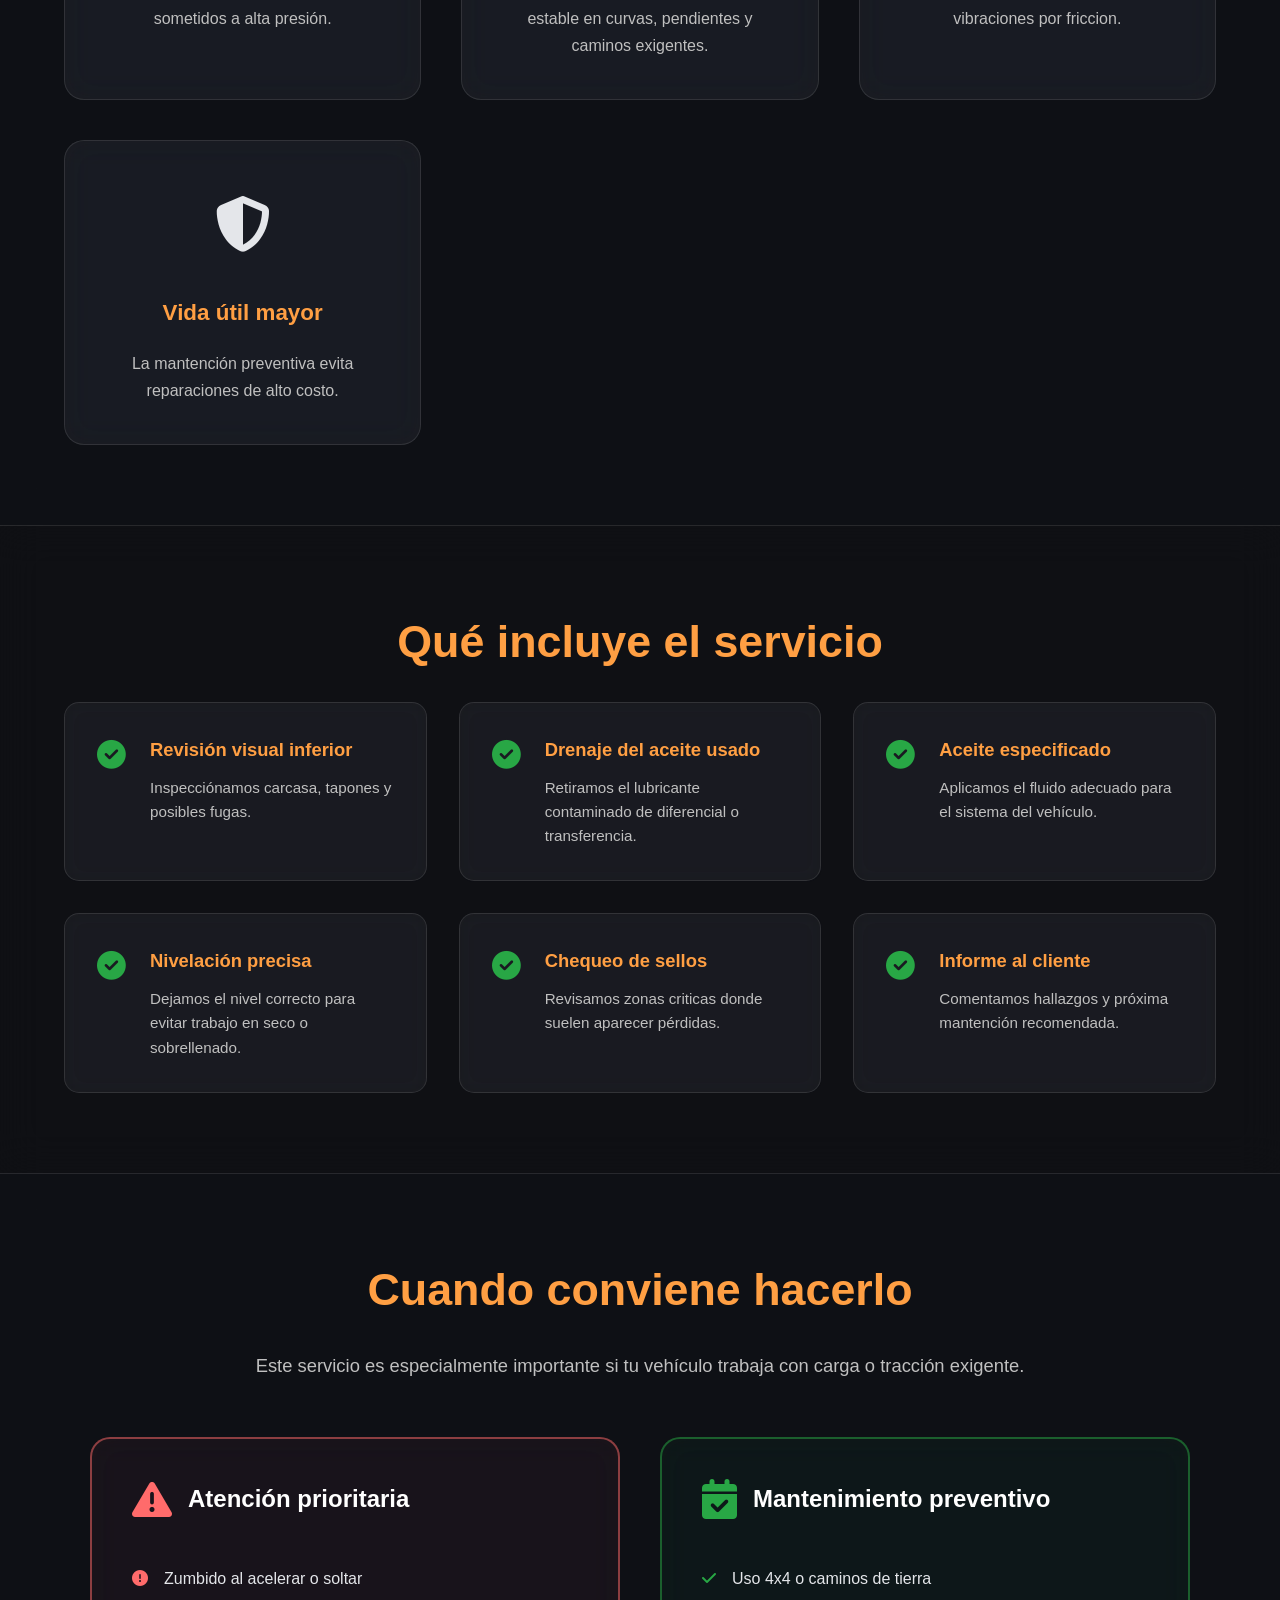
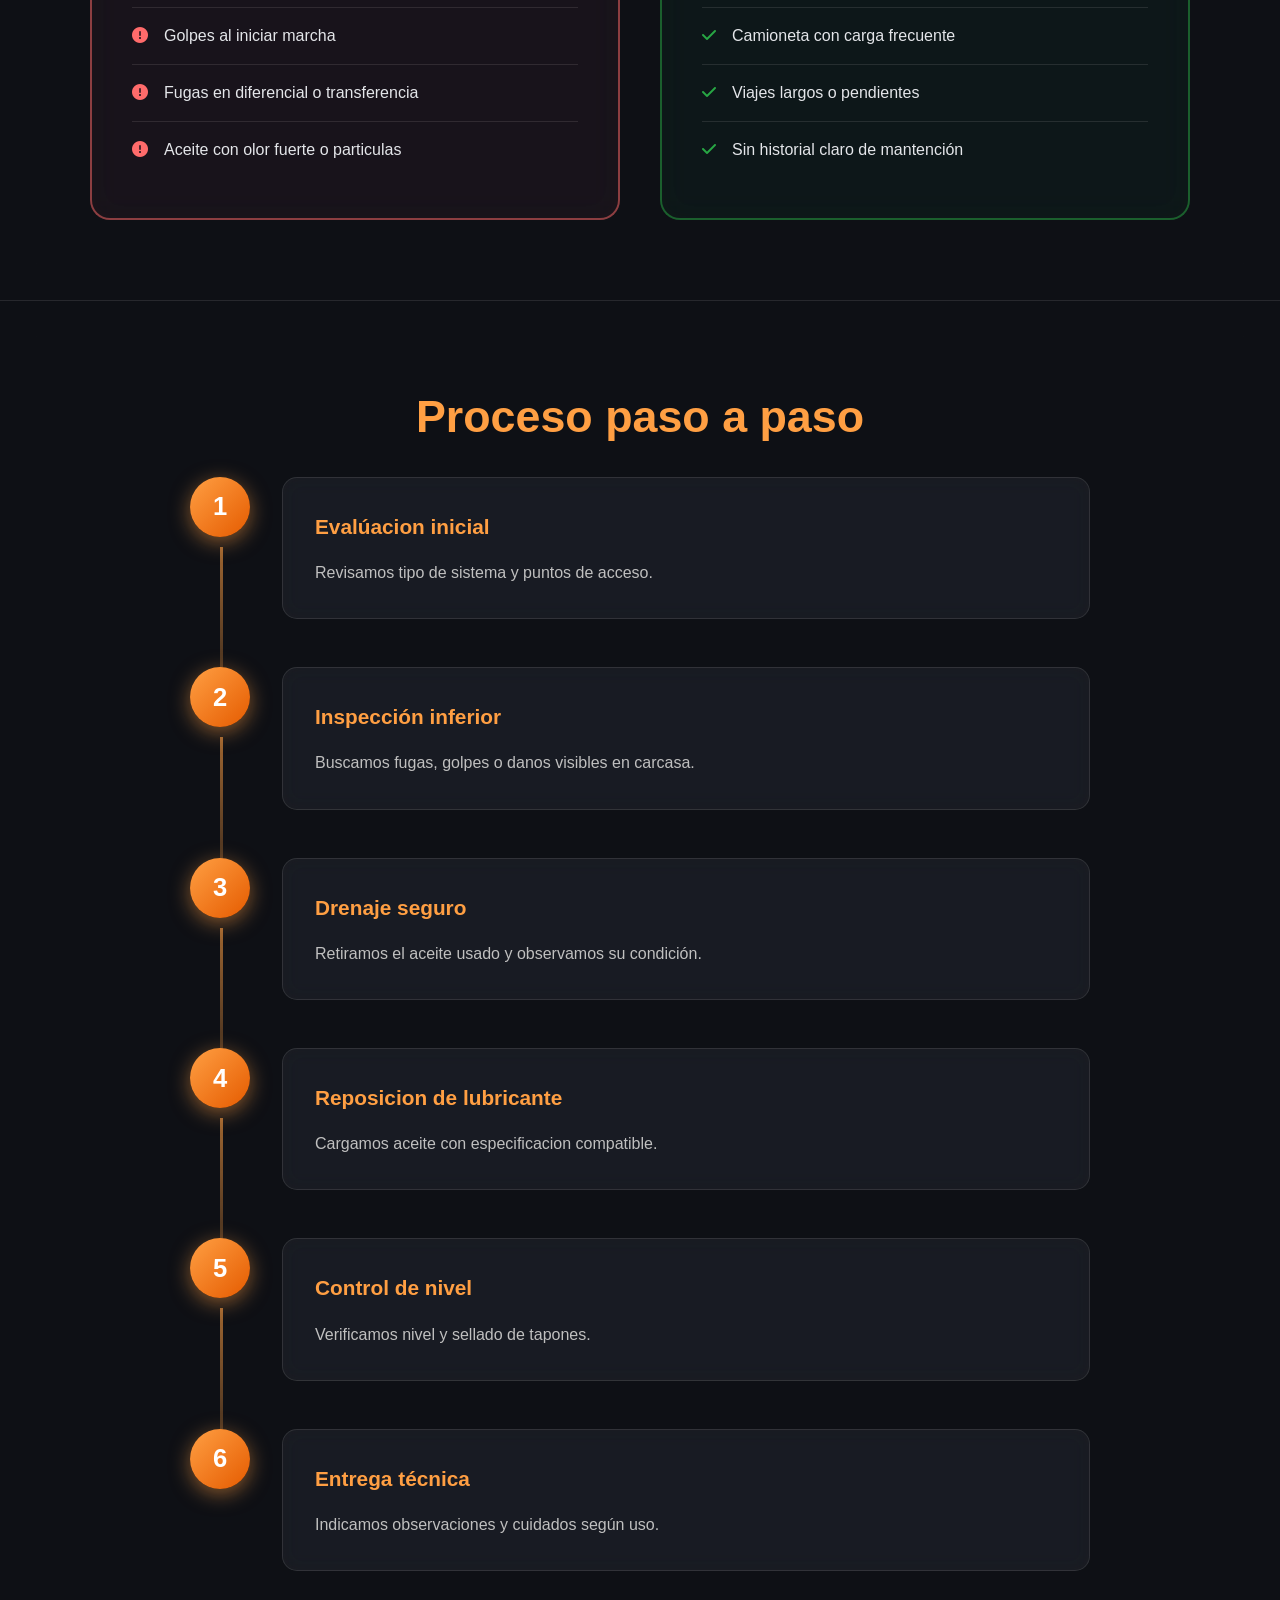
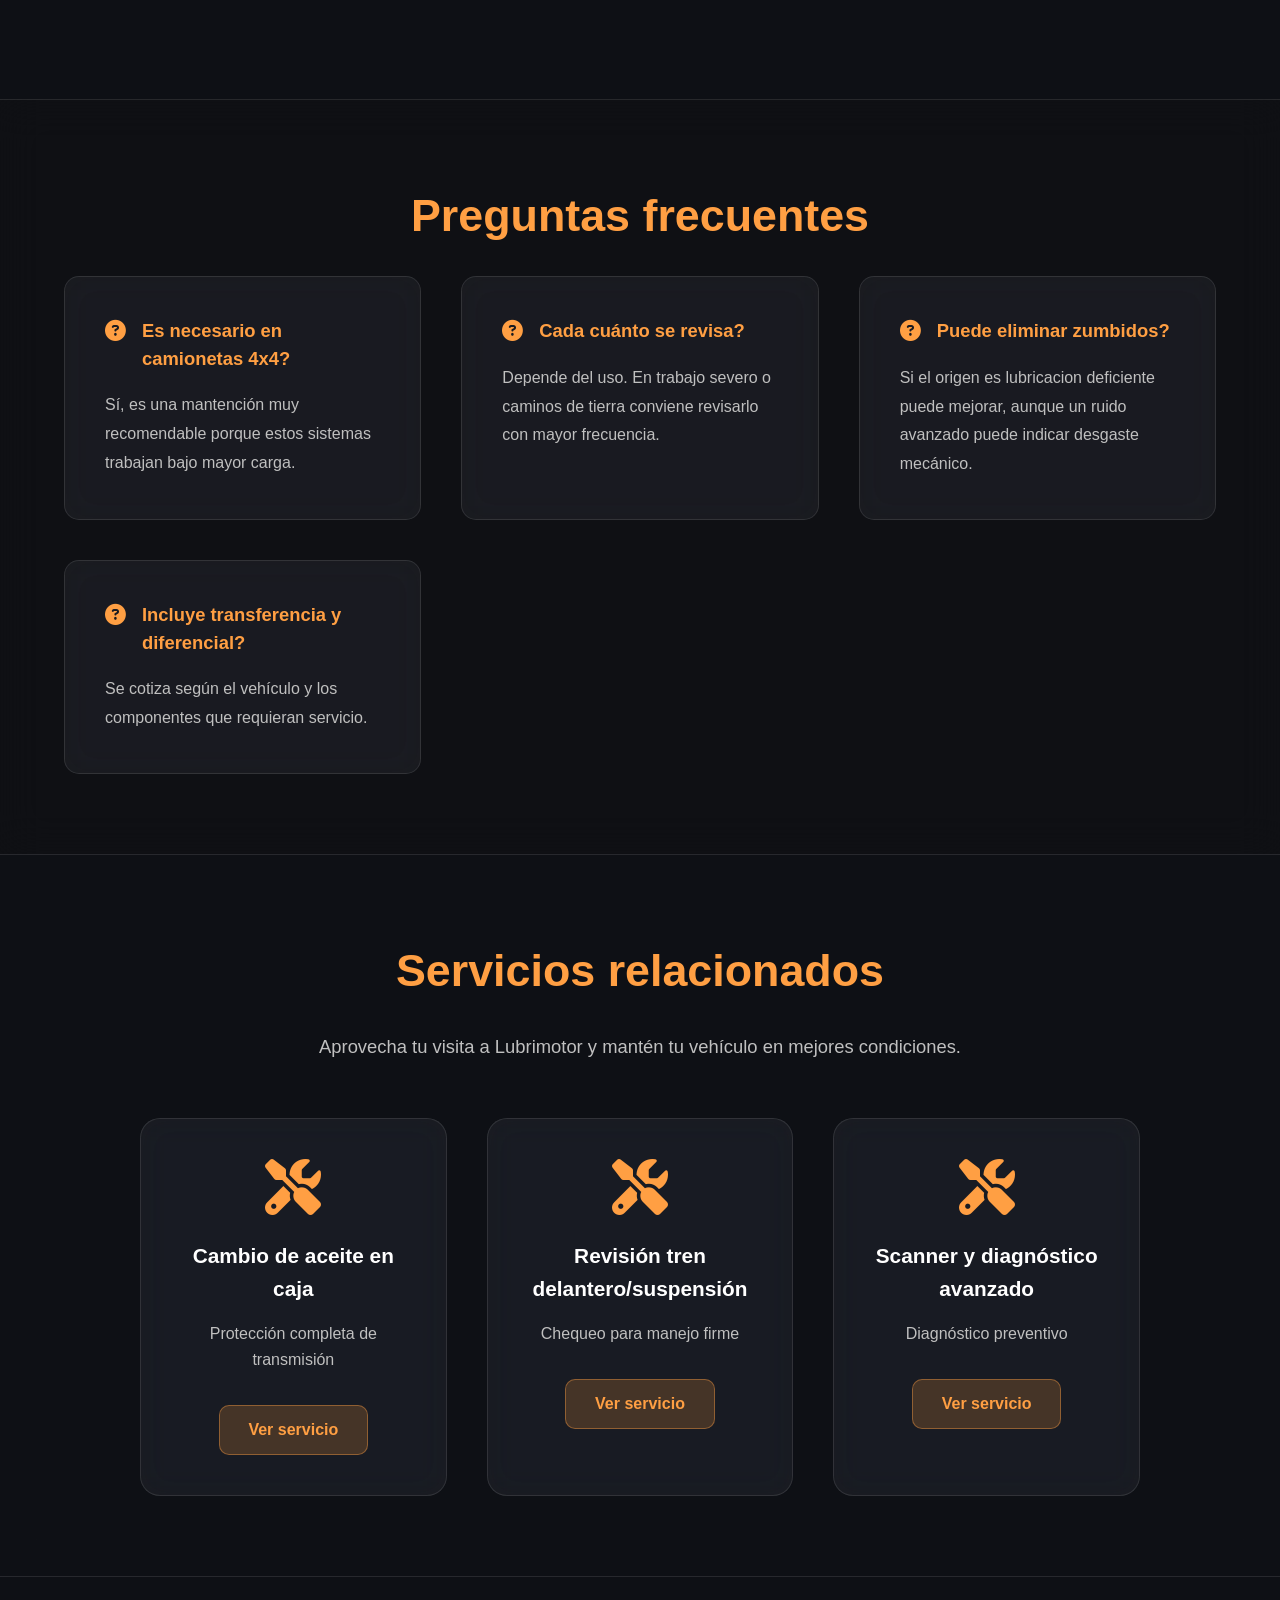
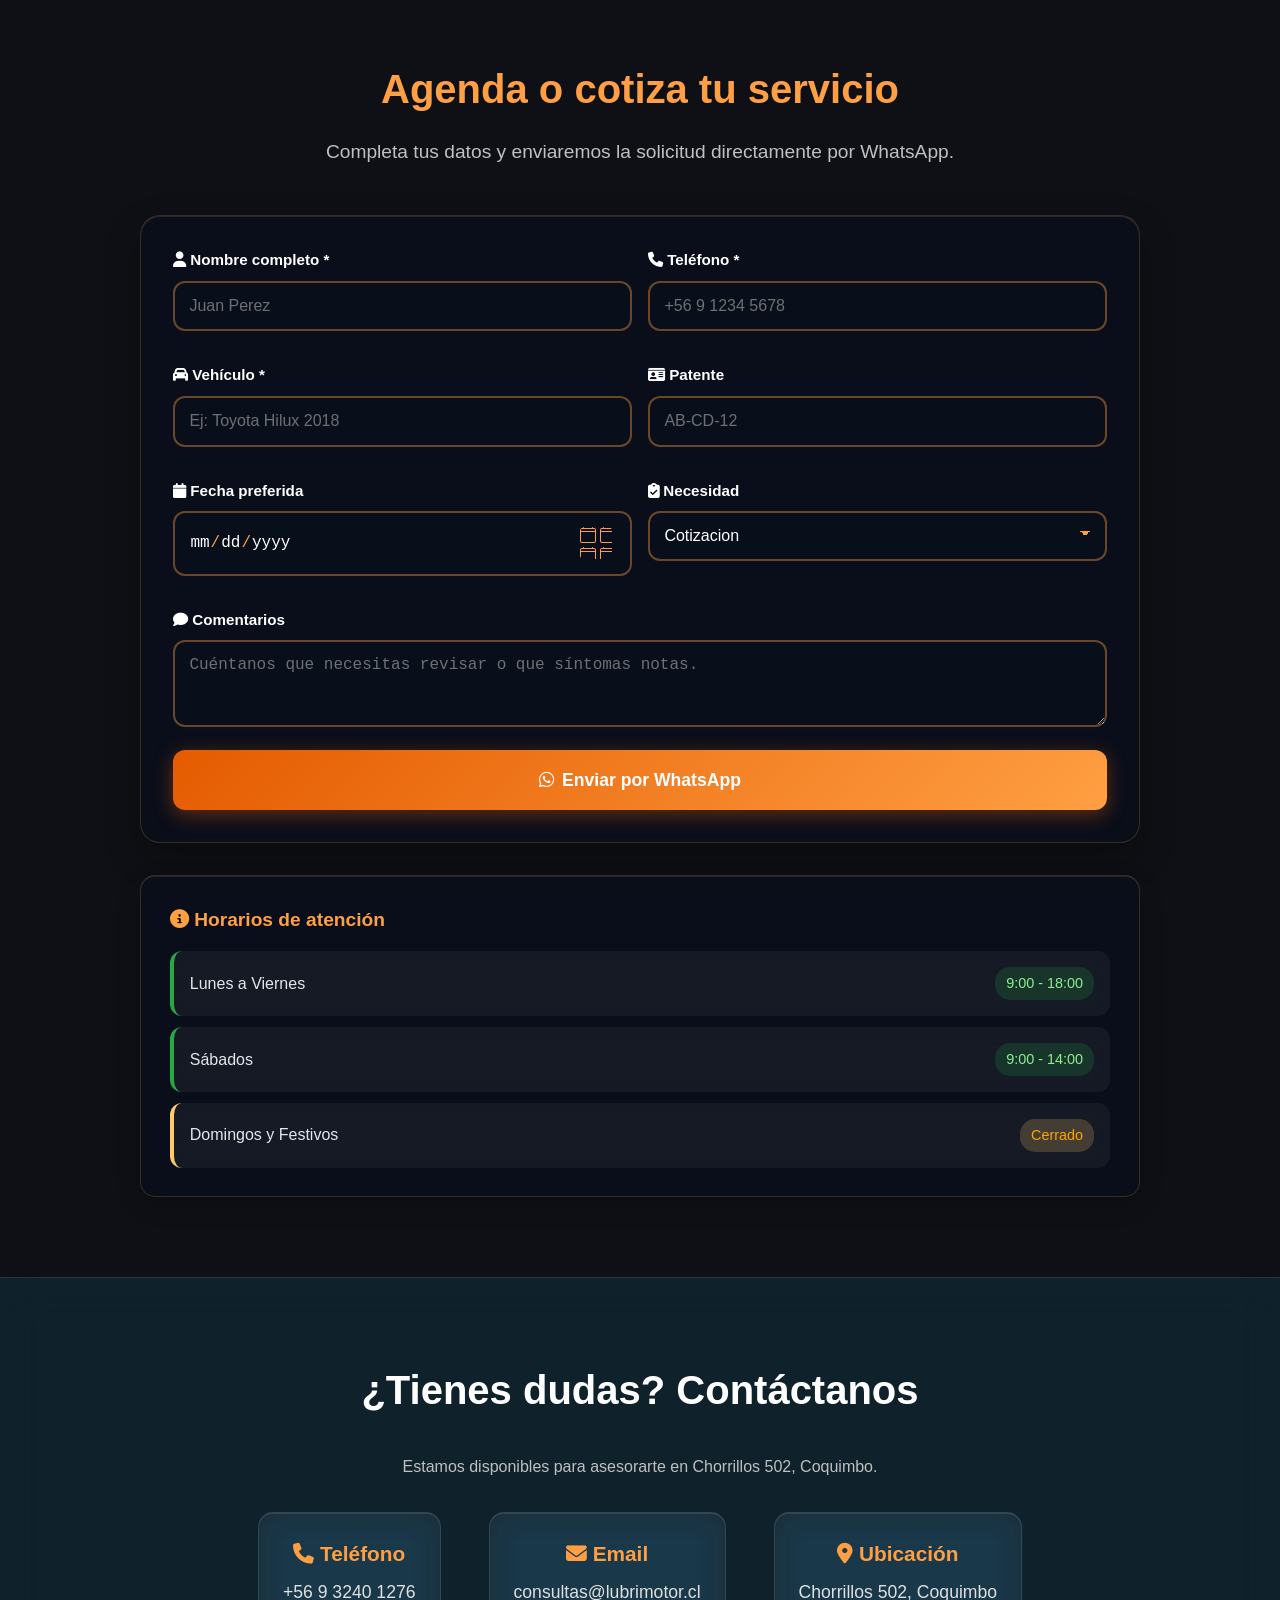
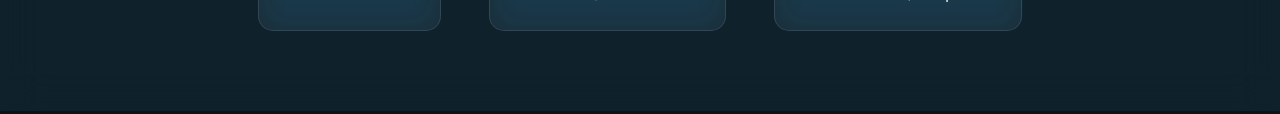
==== commit 9f1b9366: "Actualizacion de imagenes de servicios Lubrimotor" ====
--- a/paginas/servicio-aceite-diferencial-transferencia.html
+++ b/paginas/servicio-aceite-diferencial-transferencia.html
@@ -24,7 +24,7 @@
         </div>
     </nav>
 
-    <section class="service-hero" style="background: linear-gradient(rgba(10, 15, 28, 0.7), rgba(26, 31, 46, 0.8)), url('../img/CambioAceiteDiferencial.jpg') center/cover;">
+    <section class="service-hero" style="background: linear-gradient(rgba(10, 15, 28, 0.7), rgba(26, 31, 46, 0.8)), url('../img/AceiteDiferencialNuevo.png') center/cover;">
         <div class="service-hero-overlay"></div>
         <div class="service-hero-content">
             <div class="breadcrumb"><a href="../index.html">Inicio</a> / <a href="../index.html#servicios">Servicios</a> / <span>Aceite Diferencial y Transferencia</span></div>
--- a/styles.css
+++ b/styles.css
@@ -1733,3 +1733,449 @@
         border-radius: 16px;
     }
 }
+
+/* Hero móvil: encuadre y legibilidad de la imagen principal */
+@media (max-width: 768px) {
+    .hero {
+        min-height: clamp(420px, 72svh, 560px);
+        padding: 5rem 1rem 2.75rem;
+        background-image:
+            linear-gradient(rgba(5, 8, 16, 0.72), rgba(10, 15, 28, 0.82)),
+            url('img/hero.jpg');
+        background-size: cover;
+        background-position: center 42%;
+        background-repeat: no-repeat;
+    }
+
+    .hero-text {
+        max-width: 360px;
+        margin: 0 auto;
+        padding: 0;
+    }
+
+    .hero-text h1 {
+        font-size: clamp(2rem, 9.5vw, 2.65rem);
+        line-height: 1.08;
+        margin-bottom: 0.85rem;
+    }
+
+    .hero-text p {
+        font-size: clamp(0.98rem, 4.2vw, 1.12rem);
+        line-height: 1.45;
+        margin-bottom: 1.35rem;
+    }
+}
+
+@media (max-width: 430px) {
+    .hero {
+        min-height: clamp(390px, 68svh, 510px);
+        padding: 4.4rem 0.9rem 2.25rem;
+        background-position: 54% 42%;
+    }
+
+    .hero-text {
+        max-width: 330px;
+    }
+}
+
+@media (max-width: 360px) {
+    .hero {
+        min-height: 380px;
+        padding: 4rem 0.8rem 2rem;
+        background-position: 56% 42%;
+    }
+
+    .hero-text h1 {
+        font-size: 1.9rem;
+    }
+
+    .hero-text p {
+        font-size: 0.96rem;
+    }
+}
+
+/* ========================================
+   MOBILE POLISH - EXPERIENCIA PREMIUM
+   ======================================== */
+@media (max-width: 768px) {
+    .navbar {
+        background: rgba(5, 8, 16, 0.72) !important;
+        border-bottom-color: rgba(255, 159, 67, 0.14);
+    }
+
+    .navbar-container {
+        max-width: 100%;
+    }
+
+    .logo img {
+        border-radius: 10px;
+        box-shadow: 0 8px 24px rgba(0, 0, 0, 0.28);
+    }
+
+    .hamburger {
+        border-color: rgba(255, 159, 67, 0.28);
+        background: rgba(255, 159, 67, 0.08);
+        box-shadow: 0 8px 24px rgba(0, 0, 0, 0.28);
+    }
+
+    .hamburger span {
+        background: #ffffff;
+    }
+
+    .nav-menu {
+        background:
+            radial-gradient(circle at 50% 0%, rgba(255, 159, 67, 0.18), transparent 35%),
+            rgba(5, 8, 16, 0.97);
+        border-left: 0;
+    }
+
+    .nav-link {
+        border-radius: 14px;
+        border-color: rgba(255, 159, 67, 0.18);
+        background: rgba(255, 255, 255, 0.065);
+        box-shadow: 0 10px 28px rgba(0, 0, 0, 0.22);
+    }
+
+    .nav-link.btn-cta {
+        box-shadow: 0 12px 28px rgba(229, 91, 0, 0.32);
+    }
+
+    .hero {
+        align-items: flex-end;
+        padding-bottom: 3rem;
+        background-image:
+            linear-gradient(180deg, rgba(5, 8, 16, 0.48) 0%, rgba(5, 8, 16, 0.72) 48%, rgba(5, 8, 16, 0.92) 100%),
+            url('img/hero.jpg');
+    }
+
+    .hero-text {
+        background: linear-gradient(180deg, rgba(10, 15, 28, 0.08), rgba(10, 15, 28, 0.2));
+        border-radius: 18px;
+    }
+
+    .hero-text h1 {
+        letter-spacing: 0;
+        text-shadow: 0 3px 18px rgba(0, 0, 0, 0.85);
+    }
+
+    .hero-text p {
+        color: #f0f2f5;
+        text-shadow: 0 2px 12px rgba(0, 0, 0, 0.85);
+    }
+
+    .boton-hero,
+    .btn-reservar {
+        border-radius: 14px;
+        box-shadow: 0 12px 28px rgba(229, 91, 0, 0.36);
+    }
+
+    .sobre-nosotros,
+    .servicios,
+    .citas-online,
+    .contacto {
+        border-top-color: rgba(255, 159, 67, 0.12);
+    }
+
+    .sobre-nosotros h2,
+    .servicios h2,
+    .citas-online h2,
+    .contacto h2 {
+        margin-bottom: 1rem;
+        letter-spacing: 0;
+    }
+
+    .sobre-nosotros p,
+    .servicios > p,
+    .citas-online > .container > p,
+    .contacto > p {
+        margin-top: 1rem;
+        color: #d4d7dd;
+    }
+
+    .trust-item,
+    .service-card,
+    .formulario-citas,
+    .disponibilidad,
+    .contacto-item {
+        background: linear-gradient(180deg, rgba(255, 255, 255, 0.075), rgba(255, 255, 255, 0.035));
+        border-color: rgba(255, 159, 67, 0.18);
+        box-shadow: 0 14px 34px rgba(0, 0, 0, 0.28);
+    }
+
+    .service-card {
+        border-radius: 18px;
+        overflow: hidden;
+    }
+
+    .service-card img {
+        box-shadow: 0 10px 22px rgba(0, 0, 0, 0.28);
+    }
+
+    .card-content h4 {
+        color: #ffffff;
+        margin-top: 0.1rem;
+    }
+
+    .card-content p {
+        color: #cfd3da;
+    }
+
+    .servicios-grid + br {
+        display: none;
+    }
+
+    .servicio-titulo {
+        margin-top: 2rem;
+        margin-bottom: 0.9rem;
+    }
+
+    .formulario-citas {
+        box-shadow: 0 18px 42px rgba(0, 0, 0, 0.32);
+    }
+
+    .form-group label {
+        margin-bottom: 0.4rem;
+        color: #f3f4f6;
+    }
+
+    .form-group input,
+    .form-group select,
+    .form-group textarea {
+        border-radius: 13px;
+        border-width: 1px;
+        background: rgba(5, 8, 16, 0.88);
+    }
+
+    .btn-reservar {
+        margin-top: 0.35rem;
+        font-weight: 700;
+    }
+
+    .whatsapp-button {
+        box-shadow: 0 12px 26px rgba(37, 211, 102, 0.34);
+    }
+
+    .whatsapp-chat {
+        background: rgba(5, 8, 16, 0.96);
+        border-color: rgba(255, 159, 67, 0.18);
+        box-shadow: 0 18px 45px rgba(0, 0, 0, 0.42);
+    }
+}
+
+@media (max-width: 430px) {
+    .hero {
+        padding-bottom: 2.45rem;
+    }
+
+    .servicio-titulo {
+        margin-top: 1.7rem;
+    }
+}
+
+@media (max-width: 360px) {
+    .hero {
+        padding-bottom: 2.1rem;
+    }
+
+    .boton-hero,
+    .btn-reservar {
+        width: 100%;
+    }
+}
+
+/* ========================================
+   MOBILE DETAIL PASS - PULIDO VISUAL
+   ======================================== */
+@media (max-width: 768px) {
+    body {
+        color: #eef1f5;
+    }
+
+    .hero {
+        box-shadow: inset 0 -90px 90px rgba(5, 8, 16, 0.72);
+    }
+
+    .hero-text h1,
+    .sobre-nosotros h2,
+    .servicios h2,
+    .citas-online h2,
+    .contacto h2 {
+        text-wrap: balance;
+    }
+
+    .hero-text h1 {
+        max-width: 11ch;
+        margin-left: auto;
+        margin-right: auto;
+    }
+
+    .hero-text p {
+        max-width: 30ch;
+        margin-left: auto;
+        margin-right: auto;
+        color: #e8ebef;
+    }
+
+    .boton-hero {
+        min-width: 190px;
+        font-weight: 800;
+        letter-spacing: 0.01em;
+        border: 1px solid rgba(255, 255, 255, 0.18);
+    }
+
+    .sobre-nosotros,
+    .servicios,
+    .citas-online,
+    .contacto {
+        padding-top: 2.65rem;
+        padding-bottom: 2.65rem;
+    }
+
+    .sobre-nosotros h2,
+    .servicios h2,
+    .citas-online h2,
+    .contacto h2 {
+        font-size: clamp(1.65rem, 7vw, 2.05rem);
+        margin-bottom: 0.75rem;
+    }
+
+    .sobre-nosotros h2::after {
+        width: 72px;
+        height: 2px;
+        bottom: -8px;
+    }
+
+    .sobre-nosotros p,
+    .servicios > p,
+    .citas-online > .container > p,
+    .contacto > p {
+        max-width: 34rem;
+        font-size: 0.98rem;
+        line-height: 1.62;
+    }
+
+    .trust-section {
+        margin-top: 2rem;
+    }
+
+    .trust-icon {
+        font-size: 2.15rem;
+        margin-bottom: 0.45rem;
+    }
+
+    .trust-item h3,
+    .contacto-item h3 {
+        font-size: 1.08rem;
+    }
+
+    .servicios > p {
+        margin-bottom: 2rem;
+    }
+
+    .servicios-grid {
+        gap: 1.15rem !important;
+    }
+
+    .servicio-titulo {
+        font-size: 1.22rem;
+        padding-left: 0.55rem;
+        border-left: 3px solid #ff9f43;
+    }
+
+    .service-card {
+        padding: 0.9rem;
+        border-radius: 18px;
+        gap: 0.8rem;
+        border-color: rgba(255, 159, 67, 0.2);
+        box-shadow: 0 16px 34px rgba(0, 0, 0, 0.26);
+    }
+
+    .service-card img {
+        height: clamp(150px, 42vw, 188px);
+        border-radius: 14px;
+    }
+
+    .card-content h4 {
+        font-size: 1.08rem;
+        margin-bottom: 0.45rem;
+    }
+
+    .card-content p {
+        font-size: 0.92rem;
+        line-height: 1.5;
+    }
+
+    .formulario-citas {
+        padding: 1.05rem;
+    }
+
+    .form-group {
+        margin-bottom: 0.82rem;
+    }
+
+    .form-group label {
+        font-size: 0.9rem;
+    }
+
+    .form-group input,
+    .form-group select,
+    .form-group textarea {
+        min-height: 46px;
+        padding: 0.78rem 0.85rem;
+    }
+
+    .btn-reservar {
+        min-height: 50px;
+        border-radius: 14px;
+        letter-spacing: 0.01em;
+    }
+
+    .disponibilidad h3 {
+        font-size: 1.08rem;
+    }
+
+    .horario-item {
+        padding: 0.85rem;
+        border-radius: 13px;
+    }
+
+    .contacto-info {
+        margin-top: 1.35rem;
+    }
+
+    .contacto-item p {
+        font-size: 0.98rem;
+    }
+}
+
+@media (max-width: 430px) {
+    .service-card img {
+        height: clamp(145px, 43vw, 178px);
+    }
+
+    .hero-text h1 {
+        max-width: 10.5ch;
+    }
+}
+
+@media (max-width: 360px) {
+    .sobre-nosotros,
+    .servicios,
+    .citas-online,
+    .contacto {
+        padding-top: 2.15rem;
+        padding-bottom: 2.15rem;
+    }
+
+    .service-card {
+        padding: 0.78rem;
+    }
+
+    .service-card img {
+        height: 140px;
+    }
+
+    .card-content p {
+        font-size: 0.9rem;
+    }
+}
--- a/styles-paginas/servicio-styles.css
+++ b/styles-paginas/servicio-styles.css
@@ -1139,3 +1139,328 @@
         font-size: 1rem;
     }
 }
+
+/* ========================================
+   MOBILE POLISH - PÁGINAS DE SERVICIOS
+   ======================================== */
+@media (max-width: 768px) {
+    .service-hero {
+        align-items: flex-end;
+        padding-bottom: 2.6rem;
+        border-bottom-color: rgba(255, 159, 67, 0.2);
+    }
+
+    .service-hero::before {
+        content: '';
+        position: absolute;
+        inset: 0;
+        background: linear-gradient(180deg, rgba(5, 8, 16, 0.18) 0%, rgba(5, 8, 16, 0.72) 58%, rgba(5, 8, 16, 0.92) 100%);
+        pointer-events: none;
+        z-index: 1;
+    }
+
+    .service-hero-content {
+        background: linear-gradient(180deg, rgba(10, 15, 28, 0.06), rgba(10, 15, 28, 0.18));
+        border-radius: 18px;
+    }
+
+    .breadcrumb {
+        color: #d0d4dc;
+    }
+
+    .service-hero h1 {
+        letter-spacing: 0;
+        text-shadow: 0 3px 18px rgba(0, 0, 0, 0.9);
+    }
+
+    .service-subtitle {
+        color: #f0f2f5;
+        text-shadow: 0 2px 12px rgba(0, 0, 0, 0.85);
+    }
+
+    .service-badges .badge {
+        background: rgba(255, 159, 67, 0.14);
+        border-color: rgba(255, 159, 67, 0.32);
+        box-shadow: 0 10px 24px rgba(0, 0, 0, 0.22);
+    }
+
+    .btn-hero-service,
+    .btn-related {
+        border-radius: 14px;
+        box-shadow: 0 12px 28px rgba(229, 91, 0, 0.34);
+    }
+
+    .quick-info,
+    .service-importance,
+    .service-includes,
+    .warning-signs,
+    .oil-types,
+    .service-process,
+    .faq-section,
+    .related-services {
+        border-top-color: rgba(255, 159, 67, 0.12);
+    }
+
+    .quick-info-item,
+    .importance-card,
+    .include-item,
+    .sign-card,
+    .oil-card,
+    .faq-item,
+    .related-card,
+    .step-content {
+        background: linear-gradient(180deg, rgba(255, 255, 255, 0.075), rgba(255, 255, 255, 0.035));
+        border-color: rgba(255, 159, 67, 0.16);
+        box-shadow: 0 14px 34px rgba(0, 0, 0, 0.26);
+    }
+
+    .quick-info-item h3,
+    .importance-card h3,
+    .include-item h4,
+    .step-content h3,
+    .faq-item h3,
+    .related-card h3 {
+        letter-spacing: 0;
+    }
+
+    .include-item i {
+        margin-top: 0;
+    }
+
+    .sign-card.urgent,
+    .sign-card.preventive {
+        border-width: 1px;
+    }
+
+    .process-step {
+        align-items: flex-start;
+    }
+
+    .step-number {
+        box-shadow: 0 10px 22px rgba(229, 91, 0, 0.32);
+    }
+
+    .faq-item h3 i {
+        margin-top: 0.05rem;
+    }
+
+    .related-card p,
+    .faq-item p,
+    .step-content p,
+    .include-item p,
+    .importance-card p {
+        color: #cfd3da;
+    }
+}
+
+@media (max-width: 430px) {
+    .service-hero {
+        padding-bottom: 2.25rem;
+    }
+
+    .service-badges {
+        margin-bottom: 1.15rem;
+    }
+}
+
+@media (max-width: 360px) {
+    .service-hero {
+        padding-bottom: 2rem;
+    }
+
+    .btn-hero-service,
+    .btn-related {
+        width: 100%;
+    }
+}
+
+/* ========================================
+   MOBILE DETAIL PASS - SERVICIOS
+   ======================================== */
+@media (max-width: 768px) {
+    .service-hero {
+        box-shadow: inset 0 -90px 90px rgba(5, 8, 16, 0.72);
+    }
+
+    .service-hero h1,
+    .service-importance h2,
+    .service-includes h2,
+    .warning-signs h2,
+    .oil-types h2,
+    .service-process h2,
+    .faq-section h2,
+    .related-services h2 {
+        text-wrap: balance;
+    }
+
+    .service-hero h1 {
+        max-width: 12ch;
+        margin-left: auto;
+        margin-right: auto;
+    }
+
+    .service-subtitle {
+        max-width: 34ch;
+        margin-left: auto;
+        margin-right: auto;
+        color: #e8ebef;
+    }
+
+    .breadcrumb {
+        margin-left: auto;
+        margin-right: auto;
+        max-width: 34ch;
+    }
+
+    .service-badges {
+        gap: 0.55rem;
+    }
+
+    .service-badges .badge {
+        min-height: 42px;
+        font-weight: 650;
+    }
+
+    .btn-hero-service,
+    .btn-related {
+        min-height: 50px;
+        font-weight: 750;
+        letter-spacing: 0.01em;
+        border: 1px solid rgba(255, 255, 255, 0.16);
+    }
+
+    .quick-info,
+    .service-importance,
+    .service-includes,
+    .warning-signs,
+    .oil-types,
+    .service-process,
+    .faq-section,
+    .related-services {
+        padding-top: 2.65rem;
+        padding-bottom: 2.65rem;
+    }
+
+    .service-importance h2,
+    .service-includes h2,
+    .warning-signs h2,
+    .oil-types h2,
+    .service-process h2,
+    .faq-section h2,
+    .related-services h2 {
+        font-size: clamp(1.62rem, 7vw, 2.05rem);
+    }
+
+    .section-intro {
+        max-width: 34rem;
+        font-size: 0.98rem;
+        line-height: 1.62;
+        margin-bottom: 1.65rem;
+    }
+
+    .quick-info-grid,
+    .importance-grid,
+    .includes-grid,
+    .signs-grid,
+    .oil-types-grid,
+    .faq-grid,
+    .related-grid {
+        gap: 1.05rem;
+    }
+
+    .quick-info-item,
+    .importance-card,
+    .include-item,
+    .sign-card,
+    .oil-card,
+    .faq-item,
+    .related-card,
+    .step-content {
+        border-radius: 18px;
+        padding: 1rem;
+        box-shadow: 0 16px 34px rgba(0, 0, 0, 0.25);
+    }
+
+    .quick-icon,
+    .importance-icon,
+    .related-card i {
+        font-size: 2.05rem;
+        margin-bottom: 0.8rem;
+    }
+
+    .quick-info-item h3,
+    .importance-card h3,
+    .include-item h4,
+    .sign-header h3,
+    .step-content h3,
+    .faq-item h3,
+    .related-card h3 {
+        font-size: 1.05rem;
+    }
+
+    .quick-info-item p,
+    .importance-card p,
+    .include-item p,
+    .sign-card li,
+    .step-content p,
+    .faq-item p,
+    .related-card p {
+        font-size: 0.93rem;
+        line-height: 1.55;
+    }
+
+    .sign-card li {
+        padding: 0.75rem 0;
+    }
+
+    .process-step {
+        margin-bottom: 1.05rem;
+    }
+
+    .step-number {
+        box-shadow: 0 8px 18px rgba(229, 91, 0, 0.3);
+    }
+}
+
+@media (max-width: 430px) {
+    .service-hero h1 {
+        max-width: 11ch;
+    }
+
+    .quick-info,
+    .service-importance,
+    .service-includes,
+    .warning-signs,
+    .oil-types,
+    .service-process,
+    .faq-section,
+    .related-services {
+        padding-top: 2.35rem;
+        padding-bottom: 2.35rem;
+    }
+}
+
+@media (max-width: 360px) {
+    .quick-info,
+    .service-importance,
+    .service-includes,
+    .warning-signs,
+    .oil-types,
+    .service-process,
+    .faq-section,
+    .related-services {
+        padding-top: 2.05rem;
+        padding-bottom: 2.05rem;
+    }
+
+    .quick-info-item,
+    .importance-card,
+    .include-item,
+    .sign-card,
+    .oil-card,
+    .faq-item,
+    .related-card,
+    .step-content {
+        padding: 0.82rem;
+    }
+}
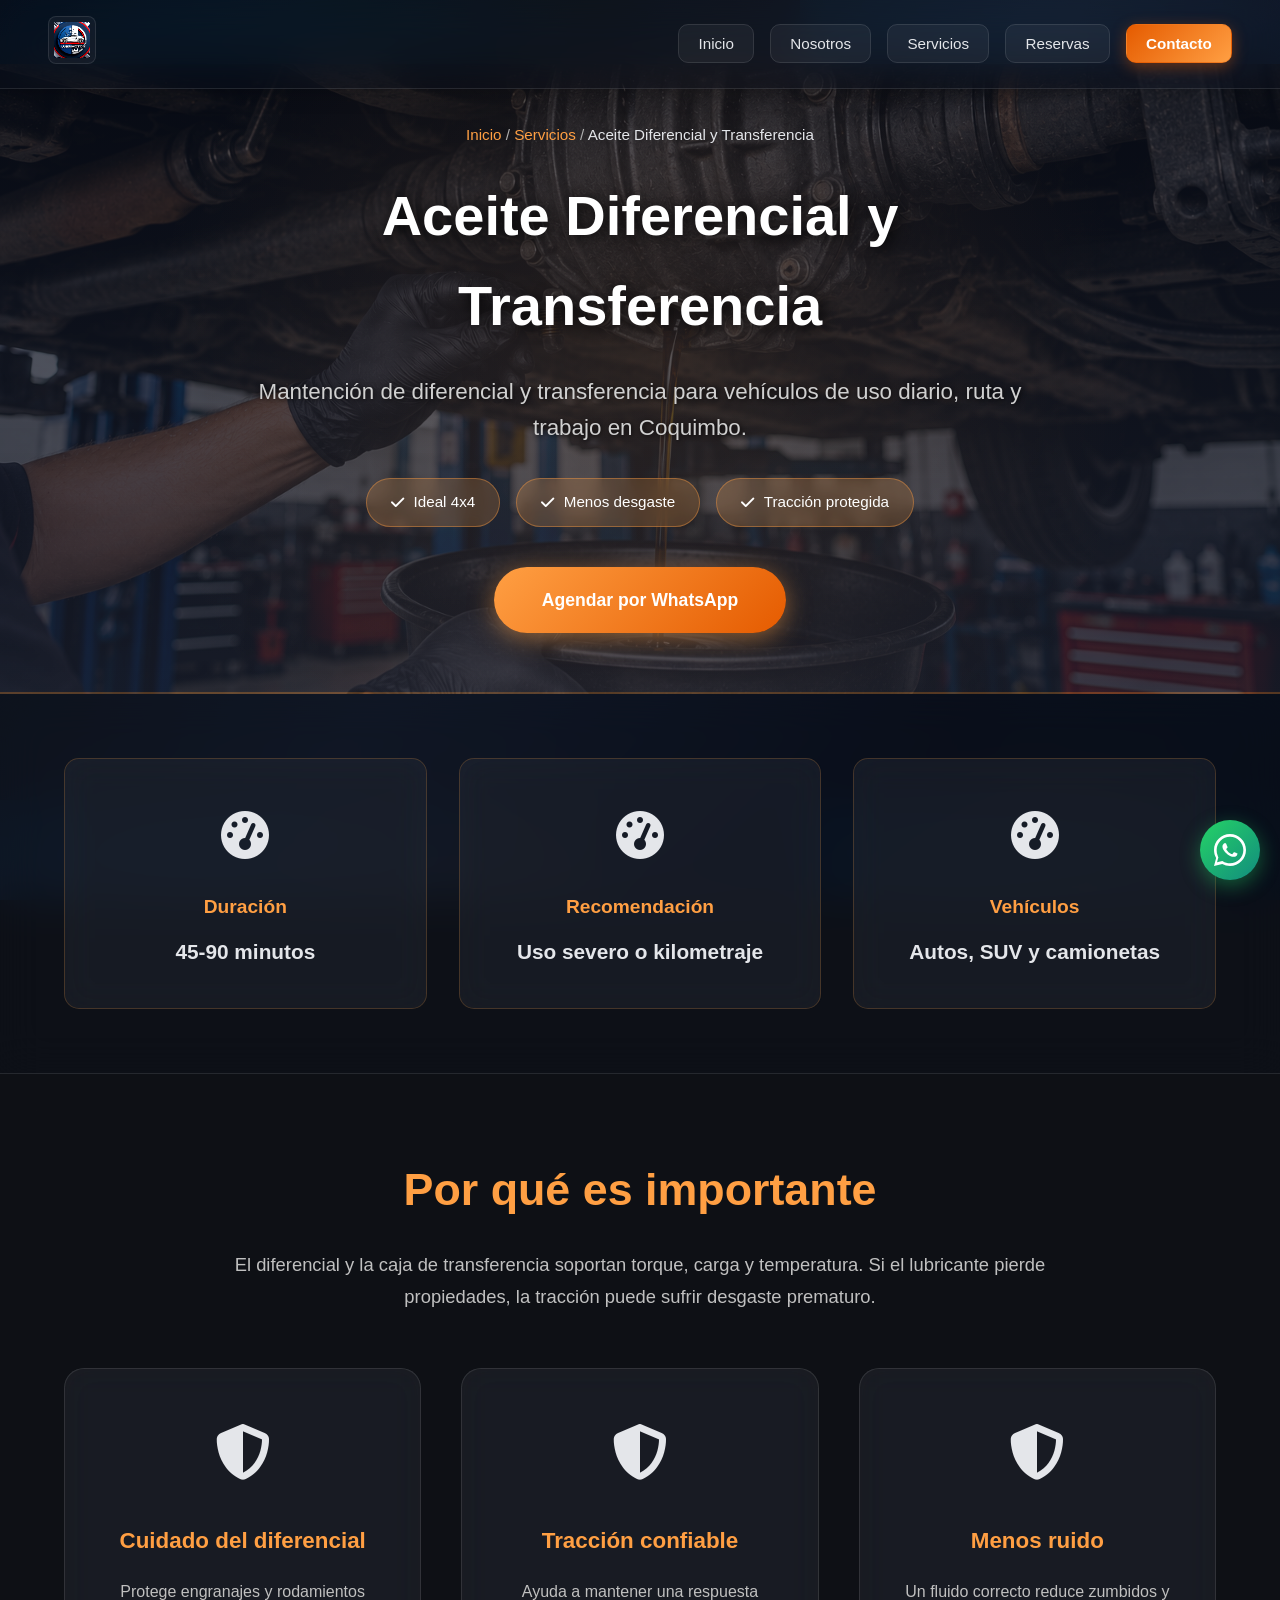
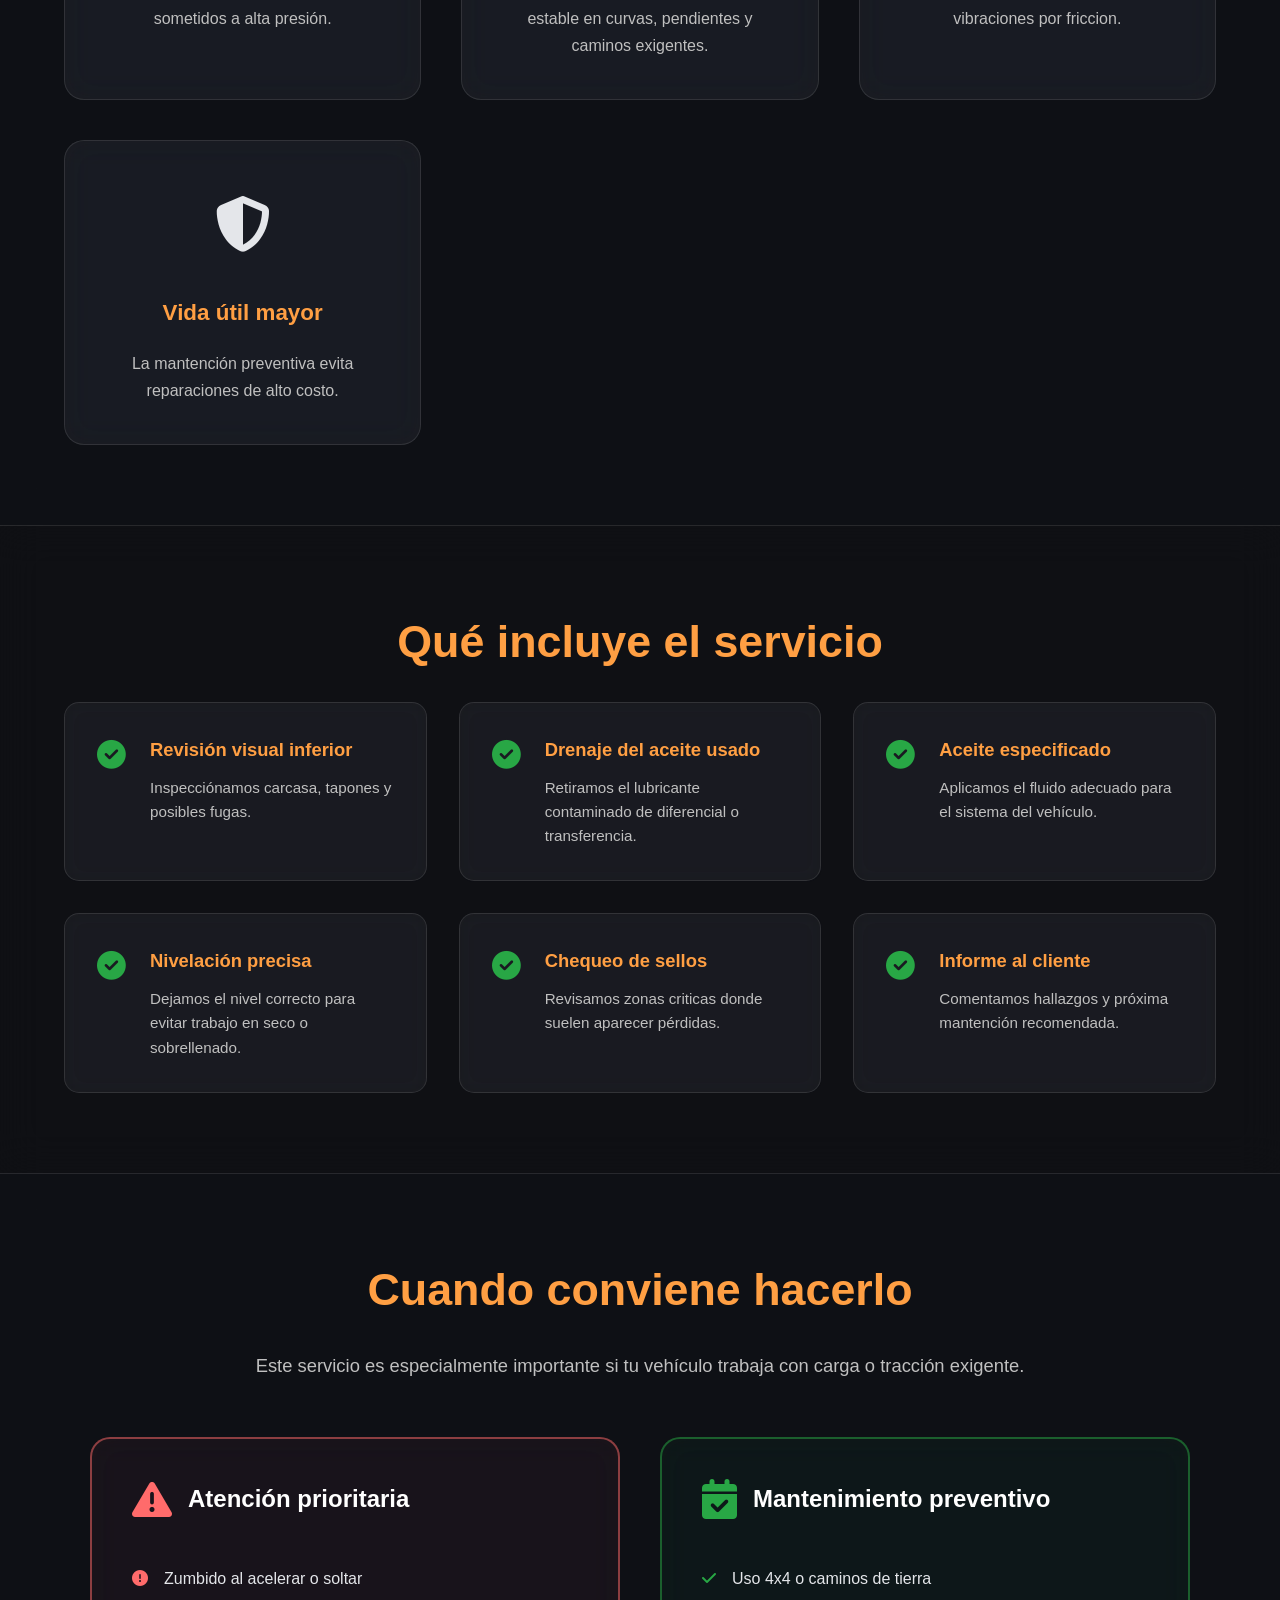
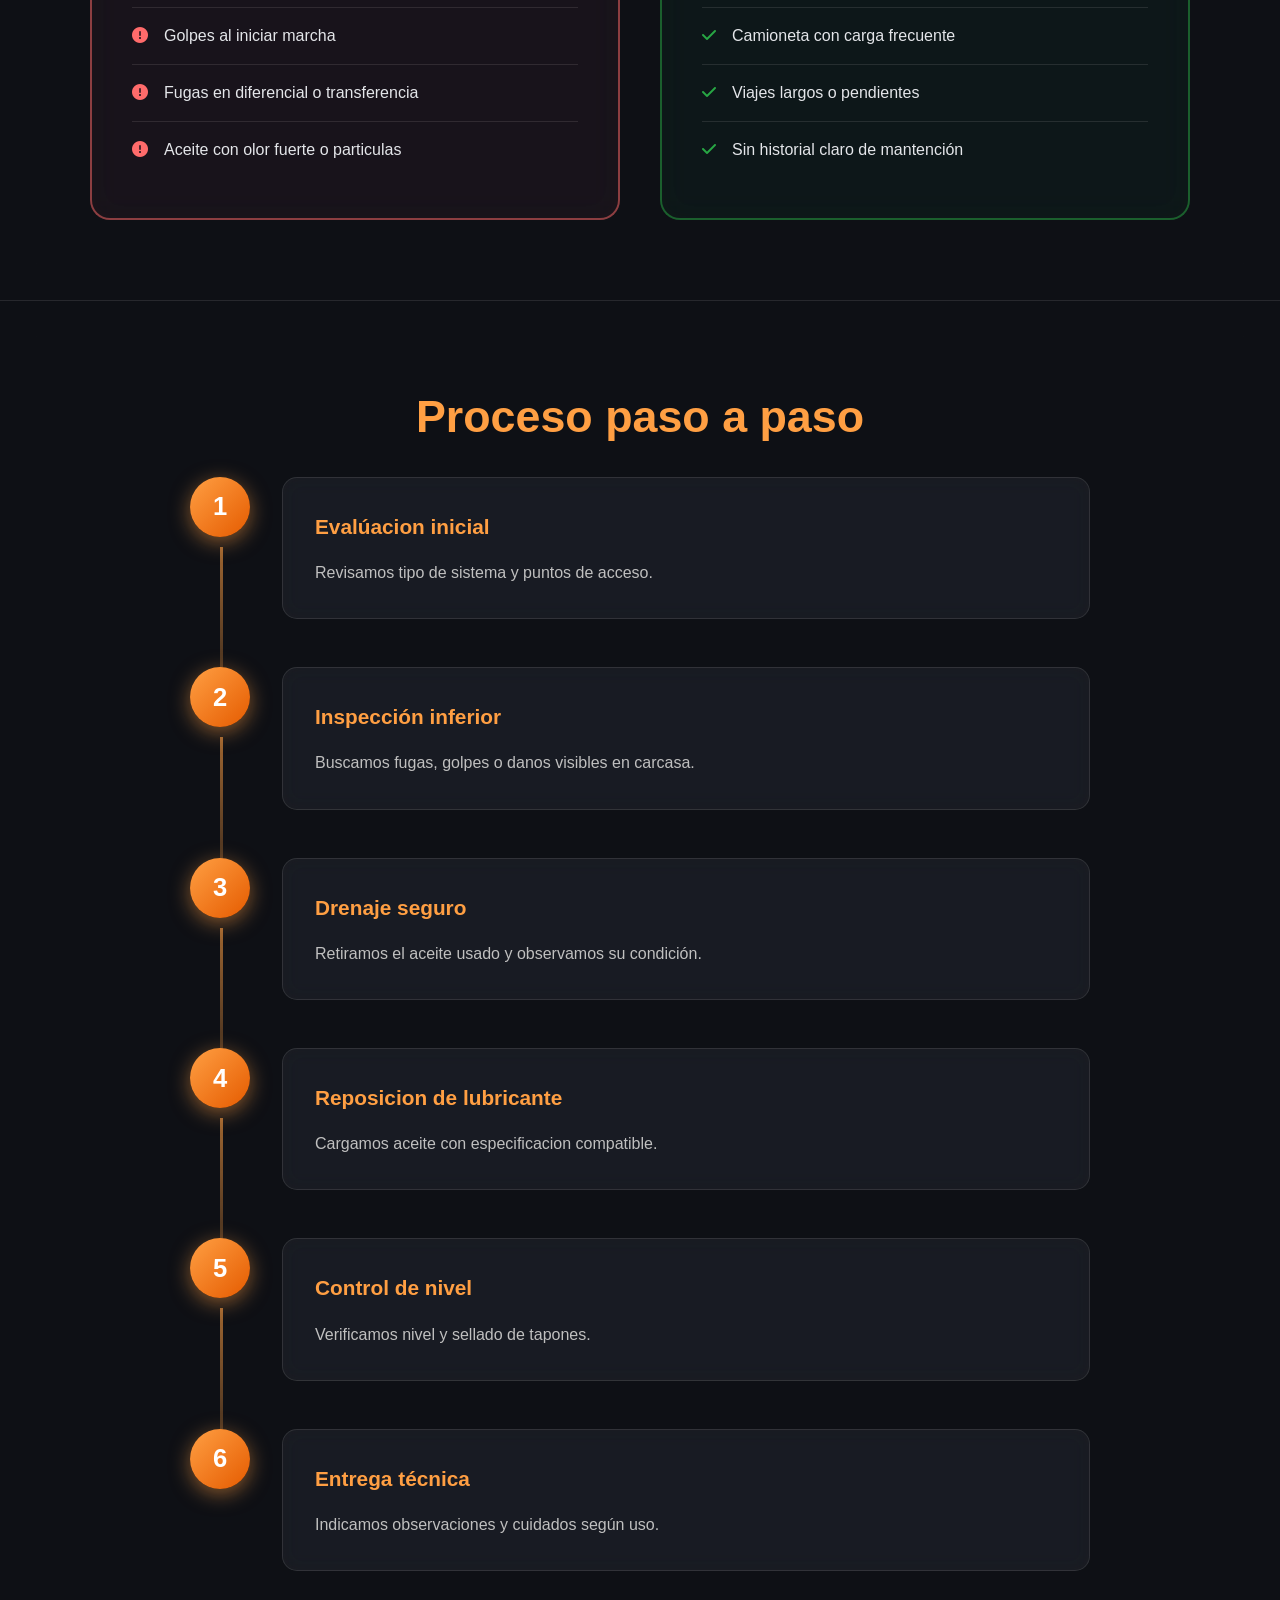
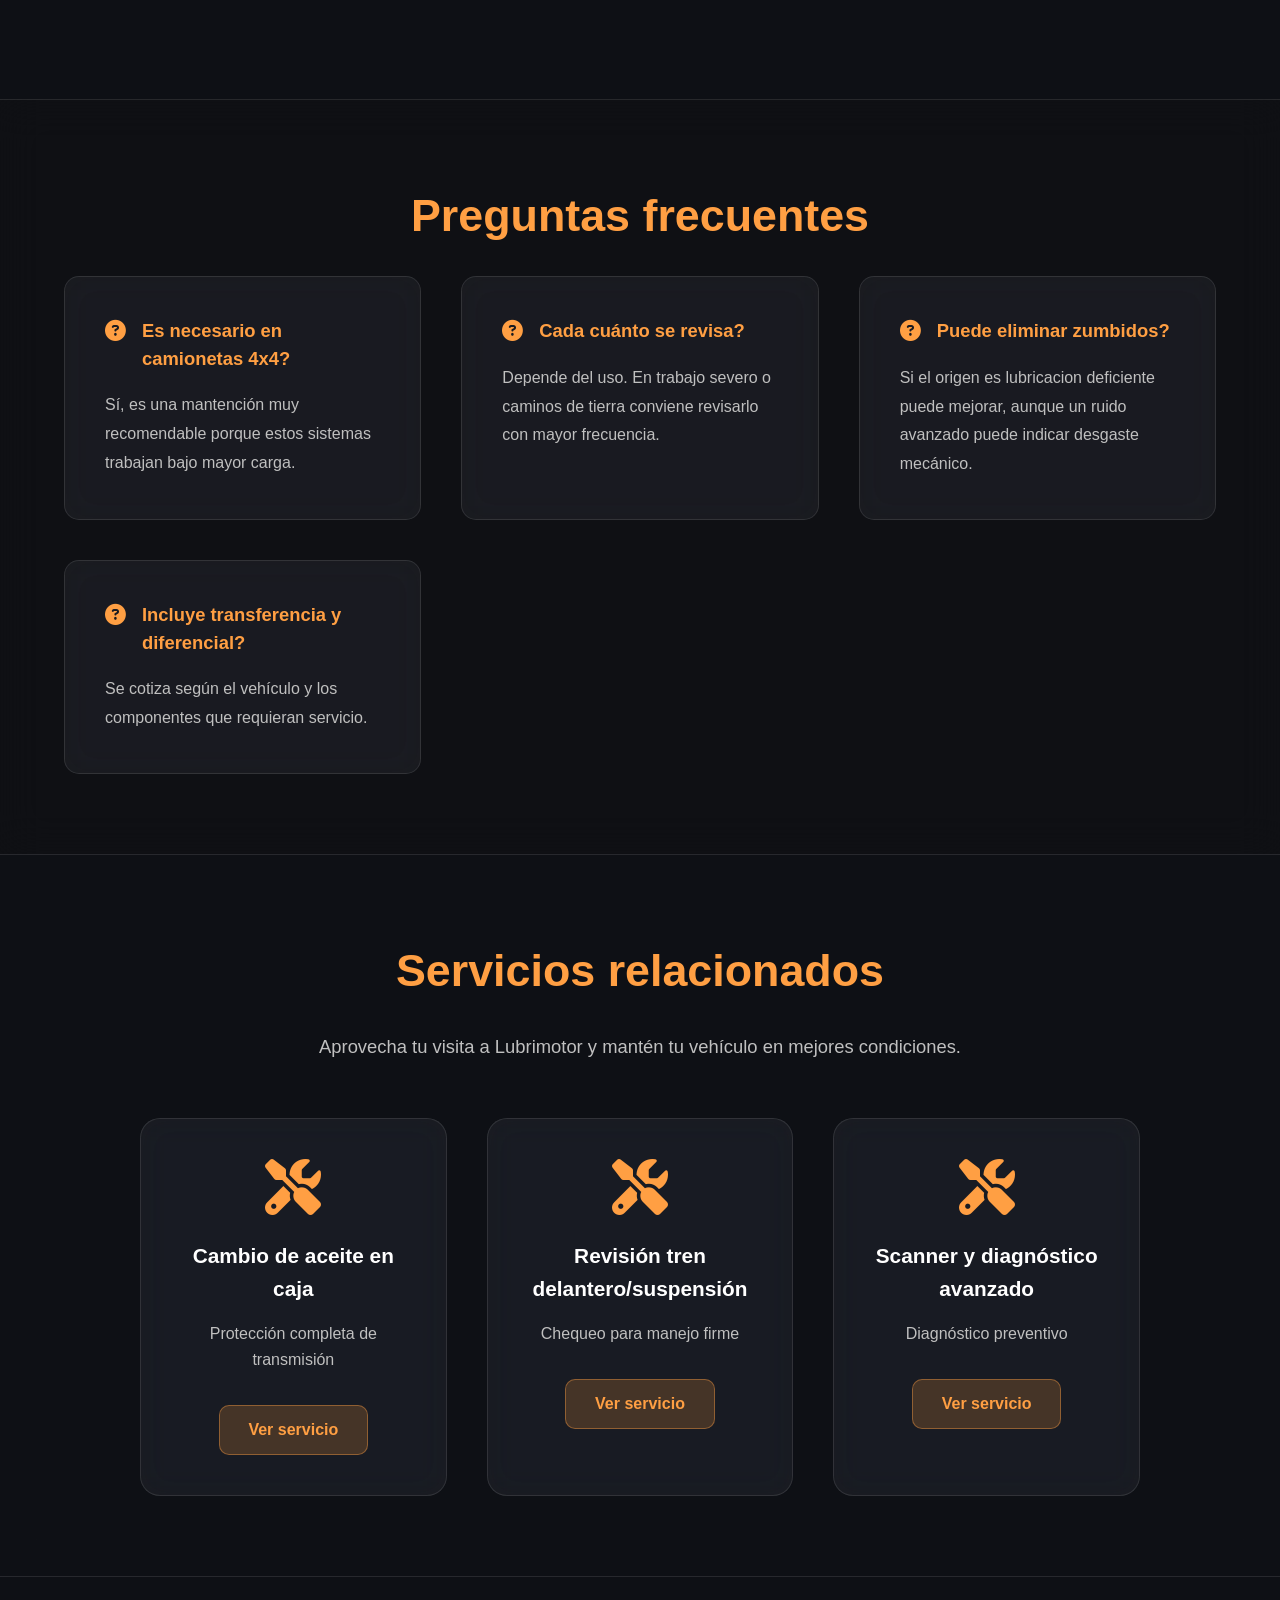
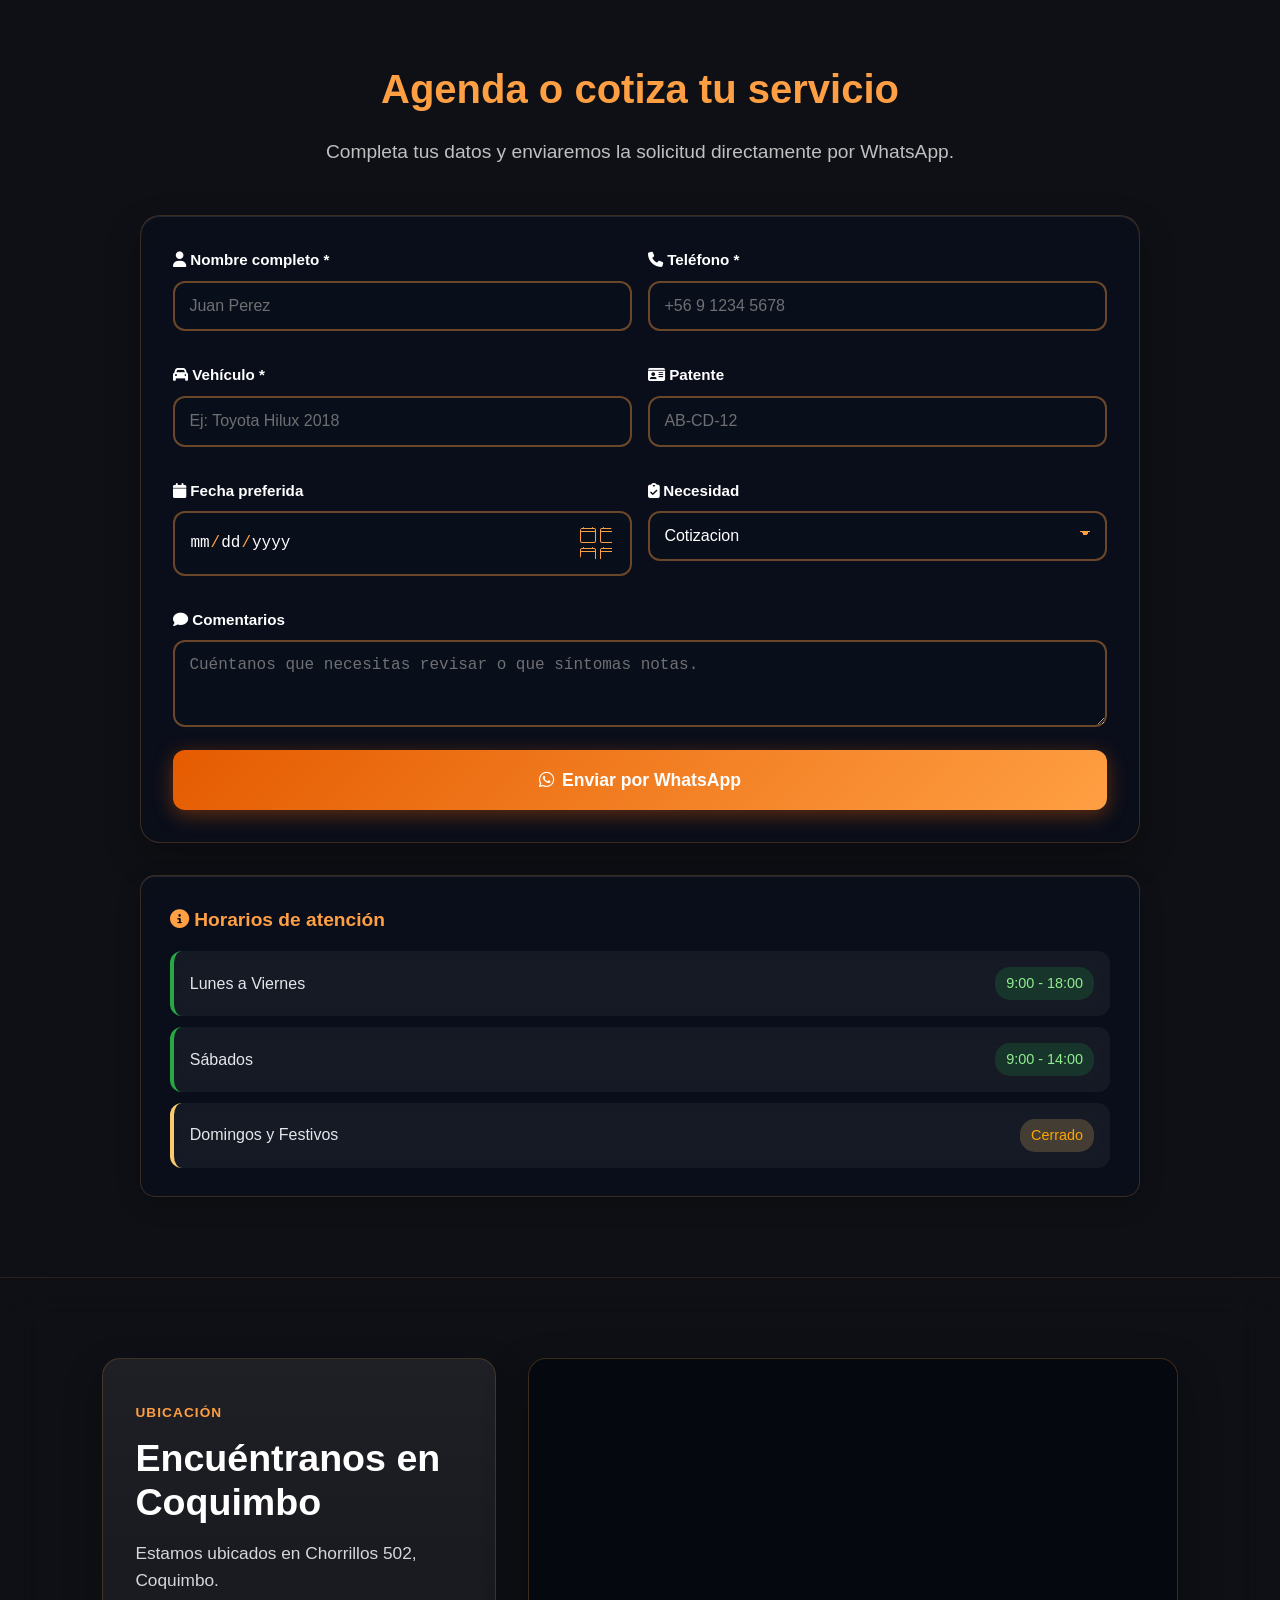
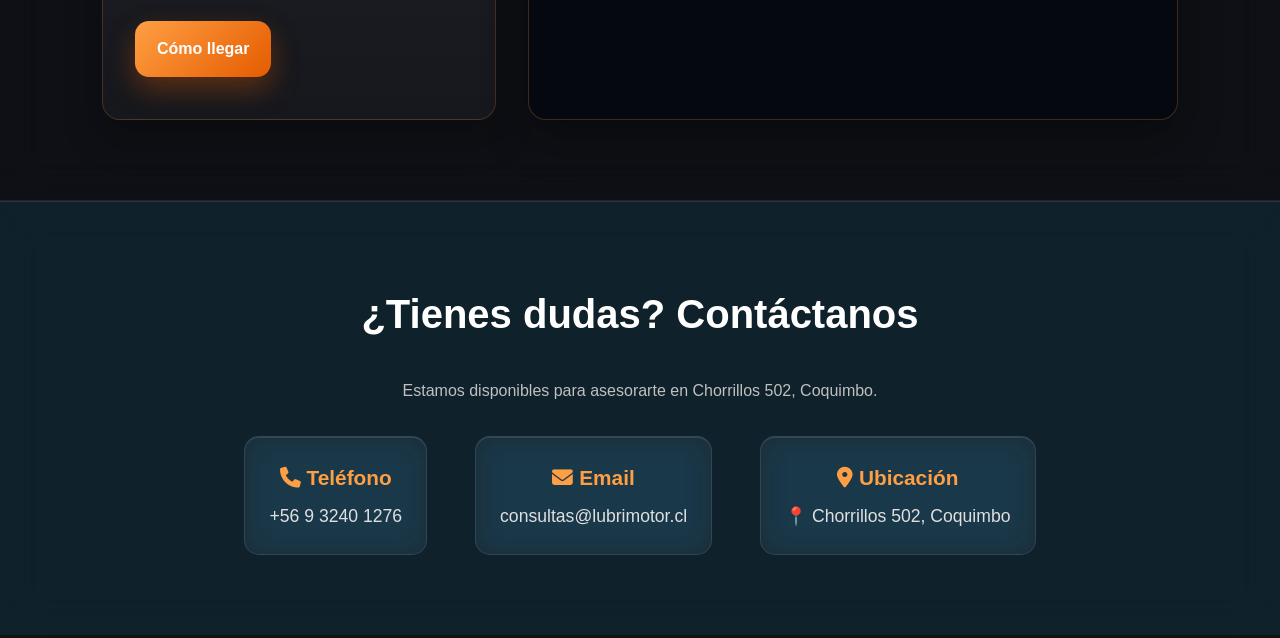
==== commit 6bd2b73e: "Agrega ubicacion y restringe fechas pasadas" ====
--- a/paginas/servicio-aceite-diferencial-transferencia.html
+++ b/paginas/servicio-aceite-diferencial-transferencia.html
@@ -170,13 +170,27 @@
         </div>
     </section>
 
+    <section class="ubicacion" id="ubicacion">
+        <div class="ubicacion-container">
+            <div class="ubicacion-content">
+                <span class="ubicacion-label">Ubicación</span>
+                <h2>Encuéntranos en Coquimbo</h2>
+                <p>Estamos ubicados en Chorrillos 502, Coquimbo.</p>
+                <a href="https://www.google.com/maps/place/LubriMotor/@-29.9668901,-71.3257162,19z/data=!4m6!3m5!1s0x9691c9198085ee0f:0xff0e93da027ea741!8m2!3d-29.9670055!4d-71.3257167!16s%2Fg%2F11ggm9349y?entry=ttu&g_ep=EgoyMDI2MDUyNy4wIKXMDSoASAFQAw%3D%3D" target="_blank" rel="noopener" class="btn-maps">Cómo llegar</a>
+            </div>
+            <div class="mapa-ubicacion" aria-label="Mapa de LubriMotor en Chorrillos 502, Coquimbo">
+                <iframe src="https://www.google.com/maps?q=LubriMotor%20Chorrillos%20502%20Coquimbo&output=embed" width="600" height="450" style="border:0;" allowfullscreen="" loading="lazy" referrerpolicy="no-referrer-when-downgrade" title="Mapa de LubriMotor en Chorrillos 502, Coquimbo"></iframe>
+            </div>
+        </div>
+    </section>
+
     <section class="contacto">
         <h2>¿Tienes dudas? Contáctanos</h2>
         <p>Estamos disponibles para asesorarte en Chorrillos 502, Coquimbo.</p>
         <div class="contacto-info">
             <div class="contacto-item"><h3><i class="fas fa-phone"></i> Teléfono</h3><p>+56 9 3240 1276</p></div>
             <div class="contacto-item"><h3><i class="fas fa-envelope"></i> Email</h3><p>consultas@lubrimotor.cl</p></div>
-            <div class="contacto-item"><h3><i class="fas fa-map-marker-alt"></i> Ubicación</h3><p>Chorrillos 502, Coquimbo</p></div>
+            <div class="contacto-item"><h3><i class="fas fa-map-marker-alt"></i> Ubicación</h3><p><a href="https://www.google.com/maps/place/LubriMotor/@-29.9668901,-71.3257162,19z/data=!4m6!3m5!1s0x9691c9198085ee0f:0xff0e93da027ea741!8m2!3d-29.9670055!4d-71.3257167!16s%2Fg%2F11ggm9349y?entry=ttu&g_ep=EgoyMDI2MDUyNy4wIKXMDSoASAFQAw%3D%3D" target="_blank" rel="noopener">📍 Chorrillos 502, Coquimbo</a></p></div>
         </div>
     </section>
 
@@ -184,6 +198,11 @@
         <div class="whatsapp-button" onclick="window.open('https://wa.me/56932401276?text=Hola,%20quiero%20informacion%20sobre%20aceite diferencial y transferencia', '_blank')">
             <svg width="32" height="32" viewBox="0 0 32 32" fill="white"><path d="M16 0C7.164 0 0 7.164 0 16c0 2.8.736 5.568 2.136 8.016L0 32l8.232-2.112A15.936 15.936 0 0016 32c8.836 0 16-7.164 16-16S24.836 0 16 0zm0 29.344c-2.592 0-5.088-.752-7.2-2.112l-.512-.304-5.28 1.36 1.392-5.088-.336-.528A13.248 13.248 0 012.656 16c0-7.36 5.984-13.344 13.344-13.344S29.344 8.64 29.344 16 23.36 29.344 16 29.344zm7.2-9.856c-.384-.192-2.288-1.12-2.64-1.248-.352-.128-.608-.192-.864.192-.256.384-1.024 1.248-1.248 1.504-.224.256-.448.288-.832.096-.384-.192-1.632-.592-3.104-1.888-1.152-1.008-1.92-2.256-2.144-2.64-.224-.384-.016-.592.176-.784.16-.16.384-.448.576-.672.192-.224.256-.384.384-.64.128-.256.064-.48-.032-.672-.096-.192-.864-2.08-1.184-2.848-.32-.752-.64-.64-.864-.64h-.736c-.256 0-.672.096-.992.48-.32.384-1.248 1.216-1.248 2.976s1.28 3.456 1.472 3.712c.192.256 2.56 3.904 6.208 5.472.864.384 1.536.608 2.064.768.864.272 1.664.224 2.288.128.704-.096 2.288-.928 2.608-1.824.32-.896.32-1.664.224-1.824-.096-.16-.352-.256-.736-.448z"/></svg>
         </div>
+    </div>
+
+    <div class="mobile-service-reserva-bar" aria-label="Reserva rápida">
+        <span>Agenda tu servicio</span>
+        <a href="#reservar">Reservar</a>
     </div>
 
     <script src="../script.js"></script>
--- a/styles.css
+++ b/styles.css
@@ -909,6 +909,107 @@
     color: #e0e0e0;
 }
 
+.contacto-item a {
+    color: #e0e0e0;
+    text-decoration: none;
+    transition: color 0.3s ease;
+}
+
+.contacto-item a:hover {
+    color: #ff9f43;
+}
+
+/* UBICACION GOOGLE MAPS */
+.ubicacion {
+    padding: 5rem 8%;
+    background: rgba(10, 15, 28, 0.42);
+    backdrop-filter: blur(20px);
+    border-top: 1px solid rgba(255, 159, 67, 0.12);
+    border-bottom: 1px solid rgba(255, 255, 255, 0.08);
+    color: #e4e6ea;
+}
+
+.ubicacion-container {
+    width: min(100%, 1180px);
+    margin: 0 auto;
+    display: grid;
+    grid-template-columns: minmax(260px, 0.85fr) minmax(420px, 1.4fr);
+    gap: 2rem;
+    align-items: stretch;
+}
+
+.ubicacion-content {
+    display: flex;
+    flex-direction: column;
+    justify-content: center;
+    padding: 2rem;
+    border: 1px solid rgba(255, 159, 67, 0.18);
+    border-radius: 18px;
+    background: linear-gradient(180deg, rgba(255, 255, 255, 0.07), rgba(255, 255, 255, 0.035));
+    box-shadow: 0 16px 38px rgba(0, 0, 0, 0.28);
+}
+
+.ubicacion-label {
+    color: #ff9f43;
+    font-size: 0.85rem;
+    font-weight: 800;
+    letter-spacing: 0.08em;
+    text-transform: uppercase;
+    margin-bottom: 0.85rem;
+}
+
+.ubicacion h2 {
+    color: #ffffff;
+    font-size: 2.35rem;
+    line-height: 1.15;
+    margin-bottom: 1rem;
+}
+
+.ubicacion p {
+    color: #d4d7dd;
+    font-size: 1.08rem;
+    line-height: 1.6;
+    margin-bottom: 1.6rem;
+}
+
+.btn-maps {
+    width: fit-content;
+    min-height: 48px;
+    display: inline-flex;
+    align-items: center;
+    justify-content: center;
+    padding: 0.95rem 1.35rem;
+    color: #ffffff;
+    text-decoration: none;
+    font-weight: 800;
+    border-radius: 14px;
+    background: linear-gradient(135deg, #ff9f43, #e55b00);
+    box-shadow: 0 12px 28px rgba(229, 91, 0, 0.34);
+    transition: transform 0.3s ease, box-shadow 0.3s ease;
+}
+
+.btn-maps:hover {
+    transform: translateY(-2px);
+    box-shadow: 0 16px 34px rgba(229, 91, 0, 0.46);
+}
+
+.mapa-ubicacion {
+    min-height: 360px;
+    overflow: hidden;
+    border: 1px solid rgba(255, 159, 67, 0.22);
+    border-radius: 18px;
+    background: rgba(5, 8, 16, 0.72);
+    box-shadow: 0 18px 42px rgba(0, 0, 0, 0.34);
+}
+
+.mapa-ubicacion iframe {
+    width: 100%;
+    height: 100%;
+    min-height: 360px;
+    display: block;
+    filter: saturate(0.9) contrast(1.04);
+}
+
 /* WIDGET WHATSAPP */
 .whatsapp-widget {
     position: fixed;
@@ -1486,6 +1587,7 @@
 
     .sobre-nosotros,
     .servicios,
+    .ubicacion,
     .citas-online,
     .contacto {
         padding: 3rem 1rem;
@@ -1493,6 +1595,7 @@
 
     .sobre-nosotros h2,
     .servicios h2,
+    .ubicacion h2,
     .citas-online h2,
     .contacto h2 {
         font-size: clamp(1.8rem, 8vw, 2.25rem);
@@ -1501,6 +1604,7 @@
 
     .sobre-nosotros p,
     .servicios > p,
+    .ubicacion p,
     .citas-online > .container > p,
     .contacto > p {
         font-size: 1rem;
@@ -1627,6 +1731,7 @@
 
     .sobre-nosotros,
     .servicios,
+    .ubicacion,
     .citas-online,
     .contacto {
         padding-left: 0.85rem;
@@ -1692,6 +1797,7 @@
 
     .sobre-nosotros,
     .servicios,
+    .ubicacion,
     .citas-online,
     .contacto {
         padding-top: 2.35rem;
@@ -1871,6 +1977,7 @@
 
     .sobre-nosotros,
     .servicios,
+    .ubicacion,
     .citas-online,
     .contacto {
         border-top-color: rgba(255, 159, 67, 0.12);
@@ -1878,6 +1985,7 @@
 
     .sobre-nosotros h2,
     .servicios h2,
+    .ubicacion h2,
     .citas-online h2,
     .contacto h2 {
         margin-bottom: 1rem;
@@ -1886,6 +1994,7 @@
 
     .sobre-nosotros p,
     .servicios > p,
+    .ubicacion p,
     .citas-online > .container > p,
     .contacto > p {
         margin-top: 1rem;
@@ -1894,6 +2003,7 @@
 
     .trust-item,
     .service-card,
+    .ubicacion-content,
     .formulario-citas,
     .disponibilidad,
     .contacto-item {
@@ -2025,6 +2135,7 @@
 
     .sobre-nosotros,
     .servicios,
+    .ubicacion,
     .citas-online,
     .contacto {
         padding-top: 2.65rem;
@@ -2033,6 +2144,7 @@
 
     .sobre-nosotros h2,
     .servicios h2,
+    .ubicacion h2,
     .citas-online h2,
     .contacto h2 {
         font-size: clamp(1.65rem, 7vw, 2.05rem);
@@ -2047,6 +2159,7 @@
 
     .sobre-nosotros p,
     .servicios > p,
+    .ubicacion p,
     .citas-online > .container > p,
     .contacto > p {
         max-width: 34rem;
@@ -2161,6 +2274,7 @@
 @media (max-width: 360px) {
     .sobre-nosotros,
     .servicios,
+    .ubicacion,
     .citas-online,
     .contacto {
         padding-top: 2.15rem;
@@ -2179,3 +2293,281 @@
         font-size: 0.9rem;
     }
 }
+
+/* ========================================
+   HOME MOBILE RESERVA Y HERO COMPACTO
+   ======================================== */
+body.home-page .mobile-reserva-bar {
+    display: none;
+}
+
+@media (max-width: 768px) {
+    body.home-page {
+        padding-bottom: 76px;
+    }
+
+    body.home-page .hero {
+        min-height: clamp(430px, 70svh, 540px);
+        padding-top: 4.75rem;
+        padding-bottom: 2.6rem;
+        align-items: center;
+    }
+
+    body.home-page .hero-text {
+        max-width: min(100%, 340px);
+        margin-inline: auto;
+        padding-inline: 0;
+    }
+
+    body.home-page .hero-text h1 {
+        max-width: 11ch;
+        margin-inline: auto;
+        margin-bottom: 0.8rem;
+        color: #ffffff;
+        font-size: clamp(2.05rem, 9.8vw, 2.75rem);
+        line-height: 1.06;
+        font-weight: 800;
+        letter-spacing: 0;
+        text-transform: none;
+        overflow-wrap: normal;
+        word-break: keep-all;
+        hyphens: none;
+        text-wrap: balance;
+    }
+
+    body.home-page .hero-text p {
+        max-width: 30ch;
+        margin-bottom: 1.25rem;
+    }
+
+    body.home-page .boton-hero {
+        min-width: 164px;
+        min-height: 46px;
+        padding: 0.82rem 1.35rem;
+        font-size: 0.98rem;
+    }
+
+    body.home-page .sobre-nosotros {
+        padding-top: 2.35rem;
+        padding-bottom: 2.35rem;
+    }
+
+    body.home-page .sobre-nosotros p {
+        max-width: 34rem;
+        margin-top: 1.15rem;
+        font-size: 0.98rem;
+        line-height: 1.58;
+    }
+
+    body.home-page .ubicacion {
+        padding-top: 2.35rem;
+        padding-bottom: 2.2rem;
+    }
+
+    body.home-page .ubicacion-container {
+        grid-template-columns: 1fr;
+        gap: 0.9rem;
+    }
+
+    body.home-page .ubicacion-content {
+        padding: 1rem;
+        border-radius: 14px;
+        text-align: center;
+        align-items: center;
+    }
+
+    body.home-page .ubicacion-label {
+        margin-bottom: 0.45rem;
+        font-size: 0.75rem;
+    }
+
+    body.home-page .ubicacion h2 {
+        max-width: 13ch;
+        margin-inline: auto;
+        margin-bottom: 0.6rem;
+        font-size: clamp(1.65rem, 7vw, 2.05rem);
+        line-height: 1.14;
+    }
+
+    body.home-page .ubicacion p {
+        max-width: 30ch;
+        margin: 0 auto 0.9rem;
+        font-size: 0.95rem;
+        line-height: 1.48;
+    }
+
+    body.home-page .btn-maps {
+        min-height: 44px;
+        padding: 0.78rem 1.15rem;
+        font-size: 0.94rem;
+    }
+
+    body.home-page .mapa-ubicacion {
+        min-height: 255px;
+        border-radius: 14px;
+    }
+
+    body.home-page .mapa-ubicacion iframe {
+        min-height: 255px;
+    }
+
+    body.home-page .trust-section {
+        grid-template-columns: repeat(2, minmax(0, 1fr)) !important;
+        gap: 0.72rem;
+        margin-top: 1.45rem;
+    }
+
+    body.home-page .trust-item {
+        min-height: 0;
+        padding: 0.78rem 0.58rem;
+        border-radius: 12px;
+    }
+
+    body.home-page .trust-icon {
+        font-size: 1.45rem;
+        line-height: 1;
+        margin-bottom: 0.35rem;
+    }
+
+    body.home-page .trust-item h3 {
+        margin-bottom: 0.25rem;
+        font-size: 0.9rem;
+        line-height: 1.18;
+    }
+
+    body.home-page .trust-item p {
+        font-size: 0.78rem;
+        line-height: 1.25;
+    }
+
+    body.home-page .mobile-reserva-bar {
+        position: fixed;
+        left: 0.75rem;
+        right: 0.75rem;
+        bottom: 0.65rem;
+        z-index: 1200;
+        display: flex;
+        align-items: center;
+        justify-content: space-between;
+        gap: 0.8rem;
+        padding: 0.62rem 0.72rem 0.62rem 0.9rem;
+        background: rgba(5, 8, 16, 0.94);
+        border: 1px solid rgba(255, 159, 67, 0.34);
+        border-radius: 16px;
+        box-shadow: 0 14px 36px rgba(0, 0, 0, 0.42);
+        backdrop-filter: blur(18px);
+    }
+
+    body.home-page .mobile-reserva-bar span {
+        color: #ffffff;
+        font-size: 0.95rem;
+        font-weight: 700;
+        line-height: 1.15;
+    }
+
+    body.home-page .mobile-reserva-bar a {
+        flex: 0 0 auto;
+        min-height: 40px;
+        display: inline-flex;
+        align-items: center;
+        justify-content: center;
+        padding: 0.7rem 1rem;
+        color: #ffffff;
+        text-decoration: none;
+        font-size: 0.9rem;
+        font-weight: 800;
+        line-height: 1;
+        border-radius: 12px;
+        background: linear-gradient(135deg, #ff9f43, #e55b00);
+        box-shadow: 0 9px 22px rgba(229, 91, 0, 0.38);
+    }
+
+    body.home-page .whatsapp-widget {
+        bottom: 84px;
+        right: 12px;
+        z-index: 1100;
+    }
+
+    body.home-page .whatsapp-chat {
+        bottom: 148px;
+    }
+
+    body.home-page .contacto {
+        padding-bottom: 5.4rem;
+    }
+}
+
+@media (max-width: 430px) {
+    body.home-page .hero {
+        min-height: clamp(410px, 68svh, 500px);
+        padding-top: 4.3rem;
+        padding-bottom: 2.25rem;
+    }
+
+    body.home-page .hero-text {
+        max-width: 310px;
+    }
+
+    body.home-page .hero-text h1 {
+        max-width: 10.6ch;
+        font-size: clamp(1.95rem, 10.2vw, 2.45rem);
+    }
+
+    body.home-page .trust-section {
+        gap: 0.62rem;
+    }
+
+    body.home-page .mapa-ubicacion,
+    body.home-page .mapa-ubicacion iframe {
+        min-height: 235px;
+    }
+}
+
+@media (max-width: 360px) {
+    body.home-page {
+        padding-bottom: 70px;
+    }
+
+    body.home-page .hero-text h1 {
+        max-width: 10.4ch;
+        font-size: 1.82rem;
+    }
+
+    body.home-page .trust-item {
+        padding: 0.68rem 0.45rem;
+    }
+
+    body.home-page .trust-item h3 {
+        font-size: 0.82rem;
+    }
+
+    body.home-page .trust-item p {
+        font-size: 0.72rem;
+    }
+
+    body.home-page .ubicacion-content {
+        padding: 0.85rem;
+    }
+
+    body.home-page .mapa-ubicacion,
+    body.home-page .mapa-ubicacion iframe {
+        min-height: 215px;
+    }
+
+    body.home-page .mobile-reserva-bar {
+        left: 0.5rem;
+        right: 0.5rem;
+        bottom: 0.5rem;
+        padding: 0.55rem 0.58rem 0.55rem 0.72rem;
+    }
+
+    body.home-page .mobile-reserva-bar span {
+        font-size: 0.88rem;
+    }
+
+    body.home-page .mobile-reserva-bar a {
+        min-height: 38px;
+        padding-inline: 0.82rem;
+        font-size: 0.86rem;
+    }
+}
--- a/styles-paginas/servicio-styles.css
+++ b/styles-paginas/servicio-styles.css
@@ -1464,3 +1464,544 @@
         padding: 0.82rem;
     }
 }
+
+/* ========================================
+   MOBILE CTA FIJO Y COMPACTACION FINAL
+   ======================================== */
+.contacto-item a {
+    color: #e0e0e0;
+    text-decoration: none;
+    transition: color 0.3s ease;
+}
+
+.contacto-item a:hover {
+    color: #ff9f43;
+}
+
+.ubicacion {
+    padding: 5rem 8%;
+    background: rgba(10, 15, 28, 0.42);
+    backdrop-filter: blur(20px);
+    border-top: 1px solid rgba(255, 159, 67, 0.12);
+    border-bottom: 1px solid rgba(255, 255, 255, 0.08);
+    color: #e4e6ea;
+}
+
+.ubicacion-container {
+    width: min(100%, 1180px);
+    margin: 0 auto;
+    display: grid;
+    grid-template-columns: minmax(260px, 0.85fr) minmax(420px, 1.4fr);
+    gap: 2rem;
+    align-items: stretch;
+}
+
+.ubicacion-content {
+    display: flex;
+    flex-direction: column;
+    justify-content: center;
+    padding: 2rem;
+    border: 1px solid rgba(255, 159, 67, 0.18);
+    border-radius: 18px;
+    background: linear-gradient(180deg, rgba(255, 255, 255, 0.07), rgba(255, 255, 255, 0.035));
+    box-shadow: 0 16px 38px rgba(0, 0, 0, 0.28);
+}
+
+.ubicacion-label {
+    color: #ff9f43;
+    font-size: 0.85rem;
+    font-weight: 800;
+    letter-spacing: 0.08em;
+    text-transform: uppercase;
+    margin-bottom: 0.85rem;
+}
+
+.ubicacion h2 {
+    color: #ffffff;
+    font-size: 2.35rem;
+    line-height: 1.15;
+    margin-bottom: 1rem;
+}
+
+.ubicacion p {
+    color: #d4d7dd;
+    font-size: 1.08rem;
+    line-height: 1.6;
+    margin-bottom: 1.6rem;
+}
+
+.btn-maps {
+    width: fit-content;
+    min-height: 48px;
+    display: inline-flex;
+    align-items: center;
+    justify-content: center;
+    padding: 0.95rem 1.35rem;
+    color: #ffffff;
+    text-decoration: none;
+    font-weight: 800;
+    border-radius: 14px;
+    background: linear-gradient(135deg, #ff9f43, #e55b00);
+    box-shadow: 0 12px 28px rgba(229, 91, 0, 0.34);
+    transition: transform 0.3s ease, box-shadow 0.3s ease;
+}
+
+.btn-maps:hover {
+    transform: translateY(-2px);
+    box-shadow: 0 16px 34px rgba(229, 91, 0, 0.46);
+}
+
+.mapa-ubicacion {
+    min-height: 360px;
+    overflow: hidden;
+    border: 1px solid rgba(255, 159, 67, 0.22);
+    border-radius: 18px;
+    background: rgba(5, 8, 16, 0.72);
+    box-shadow: 0 18px 42px rgba(0, 0, 0, 0.34);
+}
+
+.mapa-ubicacion iframe {
+    width: 100%;
+    height: 100%;
+    min-height: 360px;
+    display: block;
+    filter: saturate(0.9) contrast(1.04);
+}
+
+.mobile-service-reserva-bar {
+    display: none;
+}
+
+@media (max-width: 768px) {
+    body {
+        padding-bottom: 76px;
+    }
+
+    .mobile-service-reserva-bar {
+        position: fixed;
+        left: 0.75rem;
+        right: 0.75rem;
+        bottom: 0.65rem;
+        z-index: 1200;
+        display: flex;
+        align-items: center;
+        justify-content: space-between;
+        gap: 0.8rem;
+        padding: 0.62rem 0.72rem 0.62rem 0.9rem;
+        background: rgba(5, 8, 16, 0.94);
+        border: 1px solid rgba(255, 159, 67, 0.34);
+        border-radius: 16px;
+        box-shadow: 0 14px 36px rgba(0, 0, 0, 0.42);
+        backdrop-filter: blur(18px);
+    }
+
+    .mobile-service-reserva-bar span {
+        color: #ffffff;
+        font-size: 0.95rem;
+        font-weight: 700;
+        line-height: 1.15;
+    }
+
+    .mobile-service-reserva-bar a {
+        flex: 0 0 auto;
+        min-height: 40px;
+        display: inline-flex;
+        align-items: center;
+        justify-content: center;
+        padding: 0.7rem 1rem;
+        color: #ffffff;
+        text-decoration: none;
+        font-size: 0.9rem;
+        font-weight: 800;
+        line-height: 1;
+        border-radius: 12px;
+        background: linear-gradient(135deg, #ff9f43, #e55b00);
+        box-shadow: 0 9px 22px rgba(229, 91, 0, 0.38);
+    }
+
+    .whatsapp-widget {
+        right: 12px;
+        bottom: 84px;
+        z-index: 1100;
+    }
+
+    .whatsapp-button {
+        width: 54px;
+        height: 54px;
+    }
+
+    .ubicacion,
+    .contacto,
+    .citas-online {
+        padding-bottom: 5.4rem;
+    }
+
+    .service-hero {
+        min-height: clamp(390px, 66svh, 520px);
+        padding-top: 4.1rem;
+        padding-bottom: 2.2rem;
+    }
+
+    .service-hero-content {
+        max-width: min(100%, 390px);
+    }
+
+    .service-hero h1 {
+        max-width: min(100%, 17ch);
+        font-size: clamp(1.85rem, 8.4vw, 2.45rem);
+        line-height: 1.08;
+        word-break: normal;
+        overflow-wrap: break-word;
+        hyphens: none;
+    }
+
+    .service-subtitle {
+        max-width: 32ch;
+        font-size: 0.98rem;
+        line-height: 1.48;
+        margin-bottom: 1.1rem;
+    }
+
+    .breadcrumb {
+        max-width: 34ch;
+        font-size: 0.78rem;
+        line-height: 1.4;
+    }
+
+    .service-badges {
+        gap: 0.45rem;
+        margin-bottom: 1rem;
+    }
+
+    .service-badges .badge {
+        min-height: 38px;
+        padding: 0.58rem 0.72rem;
+        font-size: 0.84rem;
+        border-radius: 12px;
+    }
+
+    .btn-hero-service,
+    .btn-reservar,
+    .btn-related {
+        min-height: 46px;
+        padding: 0.82rem 1rem;
+        font-size: 0.95rem;
+        border-radius: 13px;
+    }
+
+    .quick-info,
+    .service-importance,
+    .service-includes,
+    .warning-signs,
+    .oil-types,
+    .service-process,
+    .faq-section,
+    .related-services,
+    .ubicacion,
+    .citas-online,
+    .contacto {
+        padding-top: 2.15rem;
+        padding-bottom: 2.15rem;
+    }
+
+    .service-importance h2,
+    .service-includes h2,
+    .warning-signs h2,
+    .oil-types h2,
+    .service-process h2,
+    .faq-section h2,
+    .related-services h2,
+    .ubicacion h2,
+    .citas-online h2,
+    .contacto h2 {
+        font-size: clamp(1.5rem, 6.5vw, 1.95rem);
+        line-height: 1.16;
+        margin-bottom: 0.7rem;
+        word-break: normal;
+        overflow-wrap: break-word;
+        hyphens: none;
+    }
+
+    .section-intro,
+    .ubicacion p,
+    .citas-online .container > p,
+    .contacto > p {
+        font-size: 0.95rem;
+        line-height: 1.55;
+        margin-bottom: 1.3rem;
+    }
+
+    .quick-info-grid {
+        grid-template-columns: repeat(2, minmax(0, 1fr)) !important;
+        gap: 0.72rem;
+    }
+
+    .importance-grid,
+    .includes-grid,
+    .signs-grid,
+    .oil-types-grid,
+    .faq-grid,
+    .related-grid {
+        gap: 0.78rem;
+    }
+
+    .quick-info-item,
+    .importance-card,
+    .include-item,
+    .sign-card,
+    .oil-card,
+    .faq-item,
+    .related-card,
+    .step-content,
+    .ubicacion-content,
+    .formulario-citas,
+    .disponibilidad,
+    .contacto-item {
+        padding: 0.86rem;
+        border-radius: 14px;
+    }
+
+    .ubicacion-container {
+        grid-template-columns: 1fr;
+        gap: 0.9rem;
+    }
+
+    .ubicacion-content {
+        text-align: center;
+        align-items: center;
+    }
+
+    .ubicacion-label {
+        margin-bottom: 0.45rem;
+        font-size: 0.75rem;
+    }
+
+    .ubicacion h2 {
+        max-width: 13ch;
+        margin-inline: auto;
+        margin-bottom: 0.6rem;
+    }
+
+    .ubicacion p {
+        max-width: 30ch;
+        margin: 0 auto 0.9rem;
+    }
+
+    .btn-maps {
+        min-height: 44px;
+        padding: 0.78rem 1.15rem;
+        font-size: 0.94rem;
+    }
+
+    .mapa-ubicacion {
+        min-height: 255px;
+        border-radius: 14px;
+    }
+
+    .mapa-ubicacion iframe {
+        min-height: 255px;
+    }
+
+    .quick-icon,
+    .importance-icon,
+    .related-card i {
+        font-size: 1.6rem;
+        line-height: 1;
+        margin-bottom: 0.45rem;
+    }
+
+    .quick-info-item h3,
+    .importance-card h3,
+    .include-item h4,
+    .sign-header h3,
+    .step-content h3,
+    .faq-item h3,
+    .related-card h3,
+    .contacto-item h3 {
+        font-size: 1rem;
+        line-height: 1.28;
+        margin-bottom: 0.45rem;
+        word-break: normal;
+        overflow-wrap: break-word;
+    }
+
+    .quick-info-item p,
+    .importance-card p,
+    .include-item p,
+    .sign-card li,
+    .step-content p,
+    .faq-item p,
+    .related-card p,
+    .contacto-item p {
+        font-size: 0.9rem;
+        line-height: 1.48;
+    }
+
+    .quick-info-item p {
+        font-size: 0.95rem;
+        line-height: 1.3;
+    }
+
+    .include-item {
+        gap: 0.72rem;
+    }
+
+    .include-item i {
+        font-size: 1.05rem;
+        margin-top: 0.12rem;
+    }
+
+    .sign-header {
+        gap: 0.65rem;
+        margin-bottom: 0.72rem;
+    }
+
+    .sign-card li {
+        padding: 0.58rem 0;
+    }
+
+    .process-step {
+        gap: 0.72rem;
+        margin-bottom: 0.82rem;
+    }
+
+    .process-step::after {
+        top: 44px;
+    }
+
+    .step-number {
+        width: 38px;
+        height: 38px;
+        font-size: 0.98rem;
+    }
+
+    .faq-item h3 {
+        gap: 0.52rem;
+    }
+
+    .related-card p {
+        margin-bottom: 0.75rem;
+    }
+
+    .form-row {
+        gap: 0;
+        margin-bottom: 0;
+    }
+
+    .form-group {
+        margin-bottom: 0.82rem;
+    }
+
+    .form-group label {
+        font-size: 0.9rem;
+        line-height: 1.3;
+    }
+
+    .form-group input,
+    .form-group select,
+    .form-group textarea {
+        min-height: 46px;
+        padding: 0.78rem 0.85rem;
+        font-size: 16px;
+    }
+}
+
+@media (max-width: 430px) {
+    .service-hero {
+        min-height: clamp(370px, 64svh, 490px);
+        padding-top: 3.8rem;
+        padding-bottom: 2rem;
+    }
+
+    .service-hero h1 {
+        max-width: min(100%, 15ch);
+        font-size: clamp(1.72rem, 8.8vw, 2.18rem);
+    }
+
+    .quick-info,
+    .service-importance,
+    .service-includes,
+    .warning-signs,
+    .oil-types,
+    .service-process,
+    .faq-section,
+    .related-services,
+    .ubicacion,
+    .citas-online,
+    .contacto {
+        padding-left: 0.8rem;
+        padding-right: 0.8rem;
+    }
+
+    .mapa-ubicacion,
+    .mapa-ubicacion iframe {
+        min-height: 235px;
+    }
+}
+
+@media (max-width: 360px) {
+    body {
+        padding-bottom: 70px;
+    }
+
+    .quick-info-grid {
+        gap: 0.55rem;
+    }
+
+    .quick-info-item,
+    .importance-card,
+    .include-item,
+    .sign-card,
+    .oil-card,
+    .faq-item,
+    .related-card,
+    .step-content,
+    .ubicacion-content,
+    .formulario-citas,
+    .disponibilidad,
+    .contacto-item {
+        padding: 0.74rem;
+    }
+
+    .mapa-ubicacion,
+    .mapa-ubicacion iframe {
+        min-height: 215px;
+    }
+
+    .quick-info-item h3,
+    .importance-card h3,
+    .include-item h4,
+    .sign-header h3,
+    .step-content h3,
+    .faq-item h3,
+    .related-card h3 {
+        font-size: 0.94rem;
+    }
+
+    .quick-info-item p,
+    .importance-card p,
+    .include-item p,
+    .sign-card li,
+    .step-content p,
+    .faq-item p,
+    .related-card p {
+        font-size: 0.86rem;
+    }
+
+    .mobile-service-reserva-bar {
+        left: 0.5rem;
+        right: 0.5rem;
+        bottom: 0.5rem;
+        padding: 0.55rem 0.58rem 0.55rem 0.72rem;
+    }
+
+    .mobile-service-reserva-bar span {
+        font-size: 0.88rem;
+    }
+
+    .mobile-service-reserva-bar a {
+        min-height: 38px;
+        padding-inline: 0.82rem;
+        font-size: 0.86rem;
+    }
+}
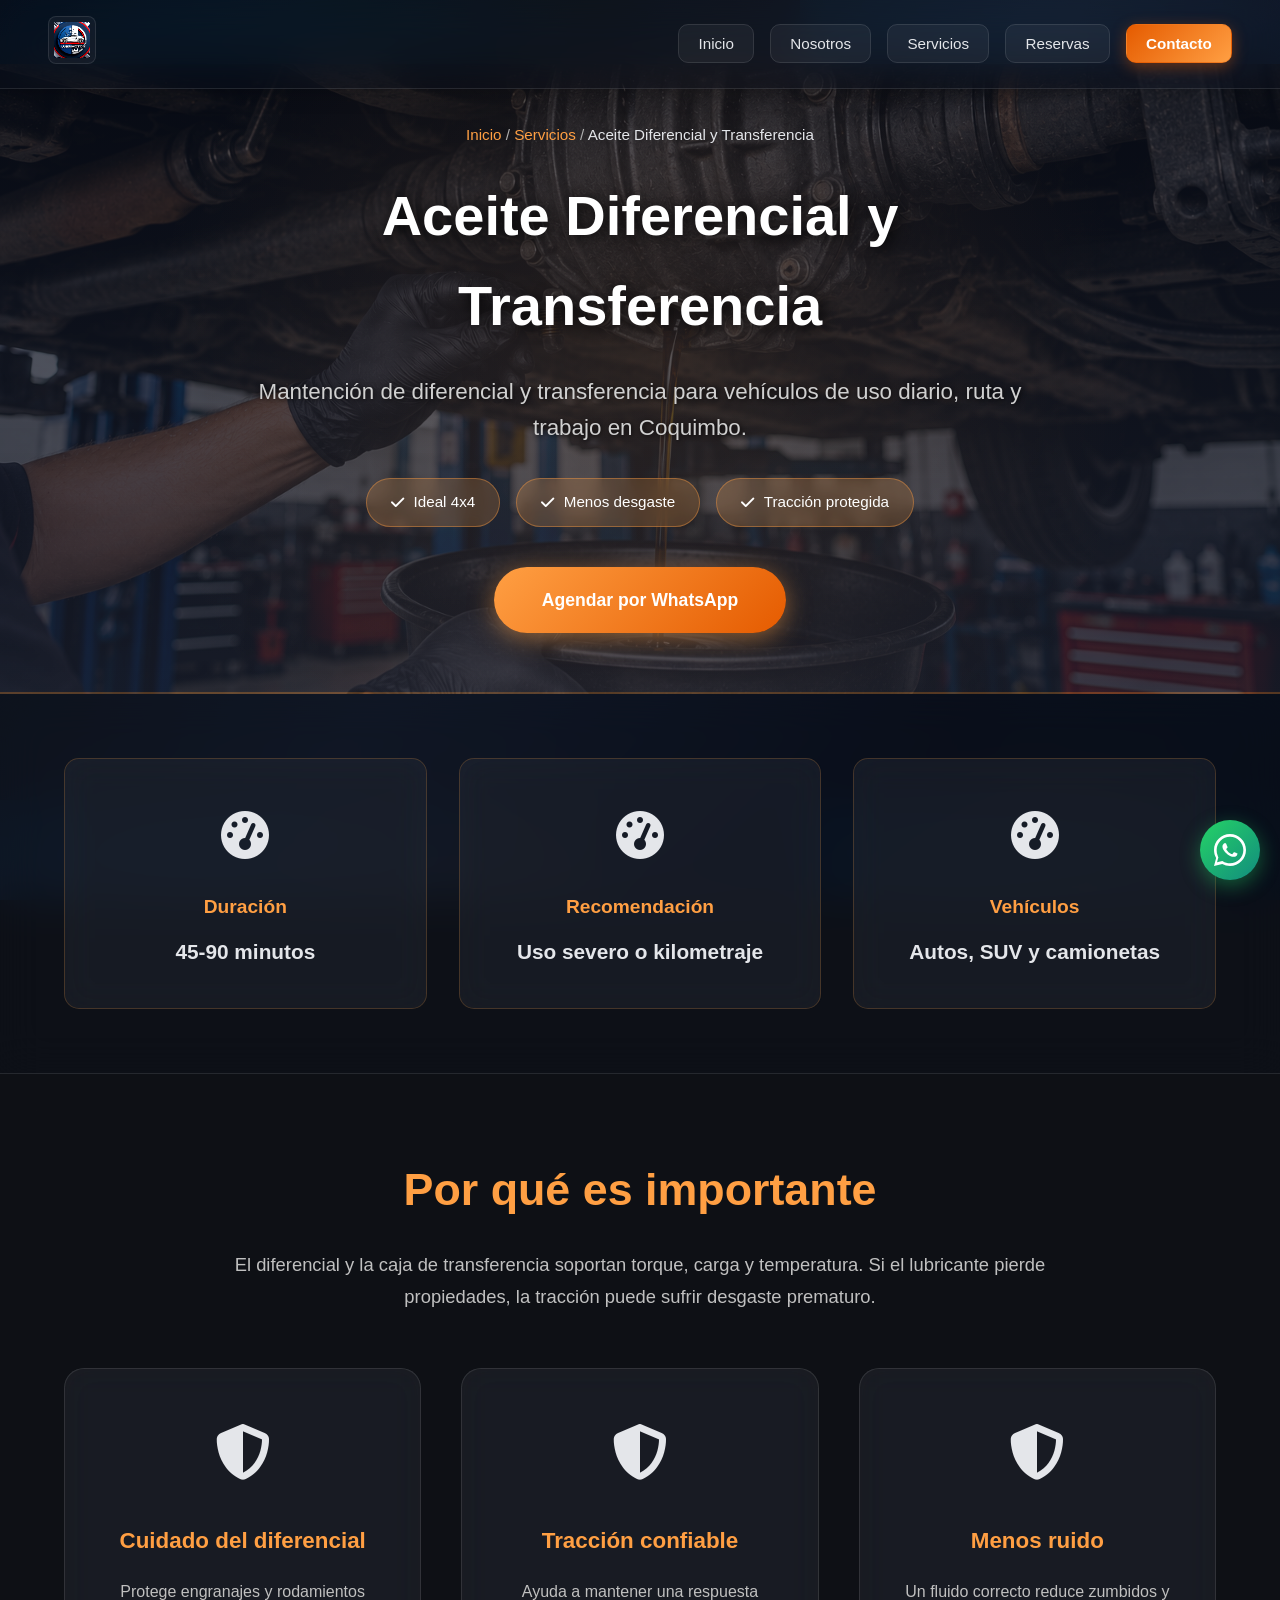
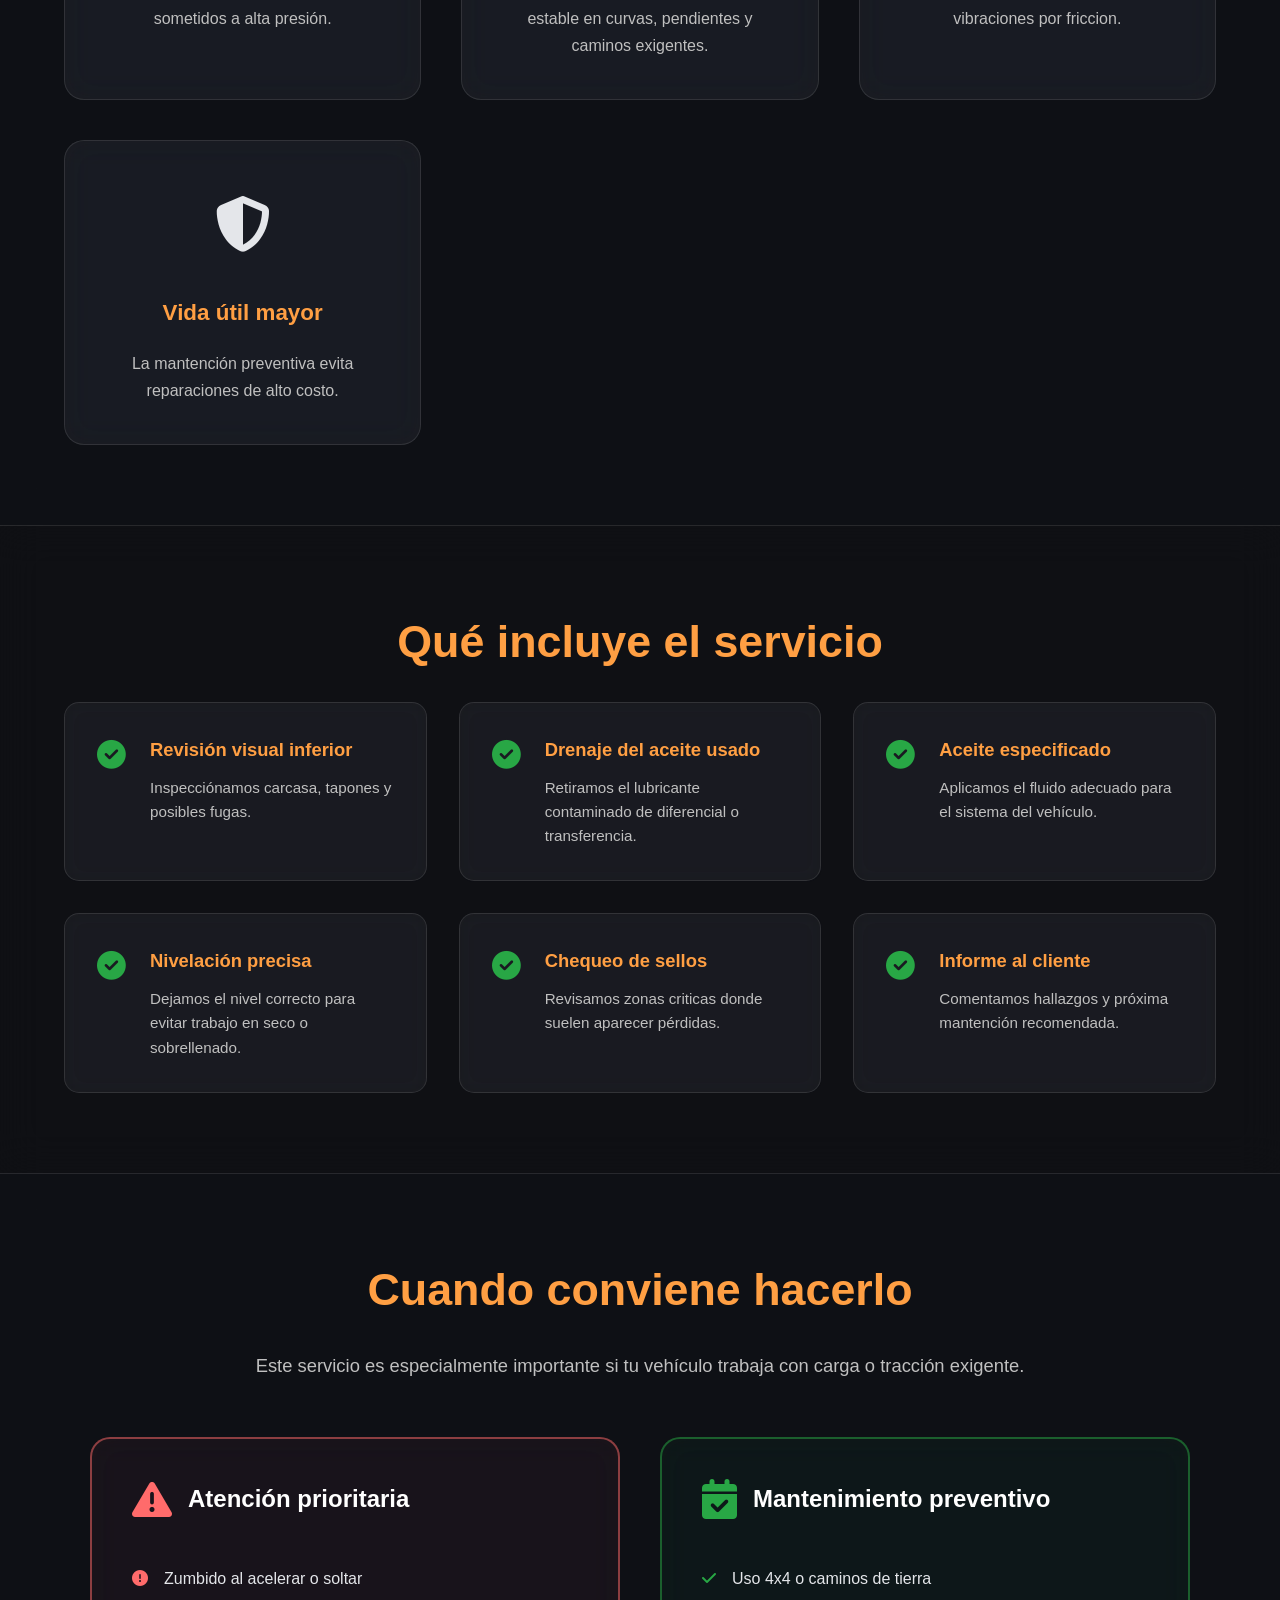
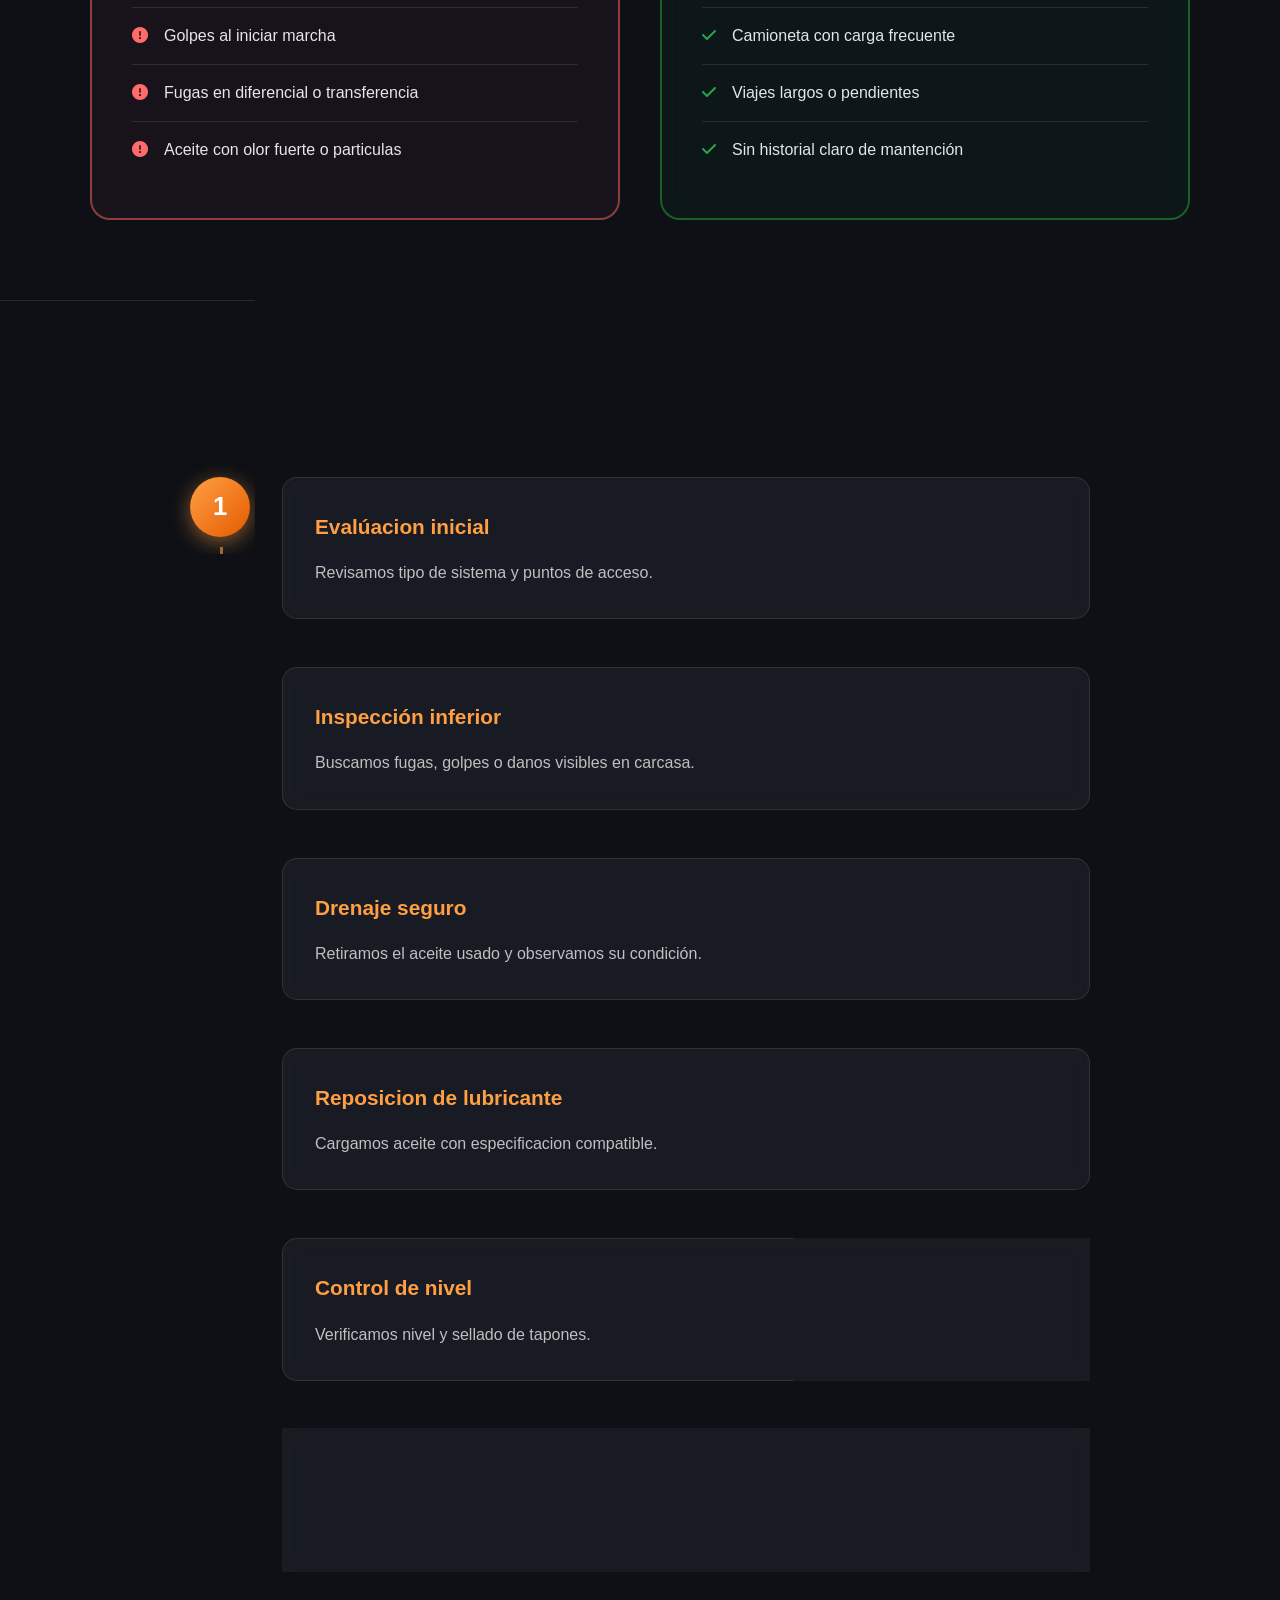
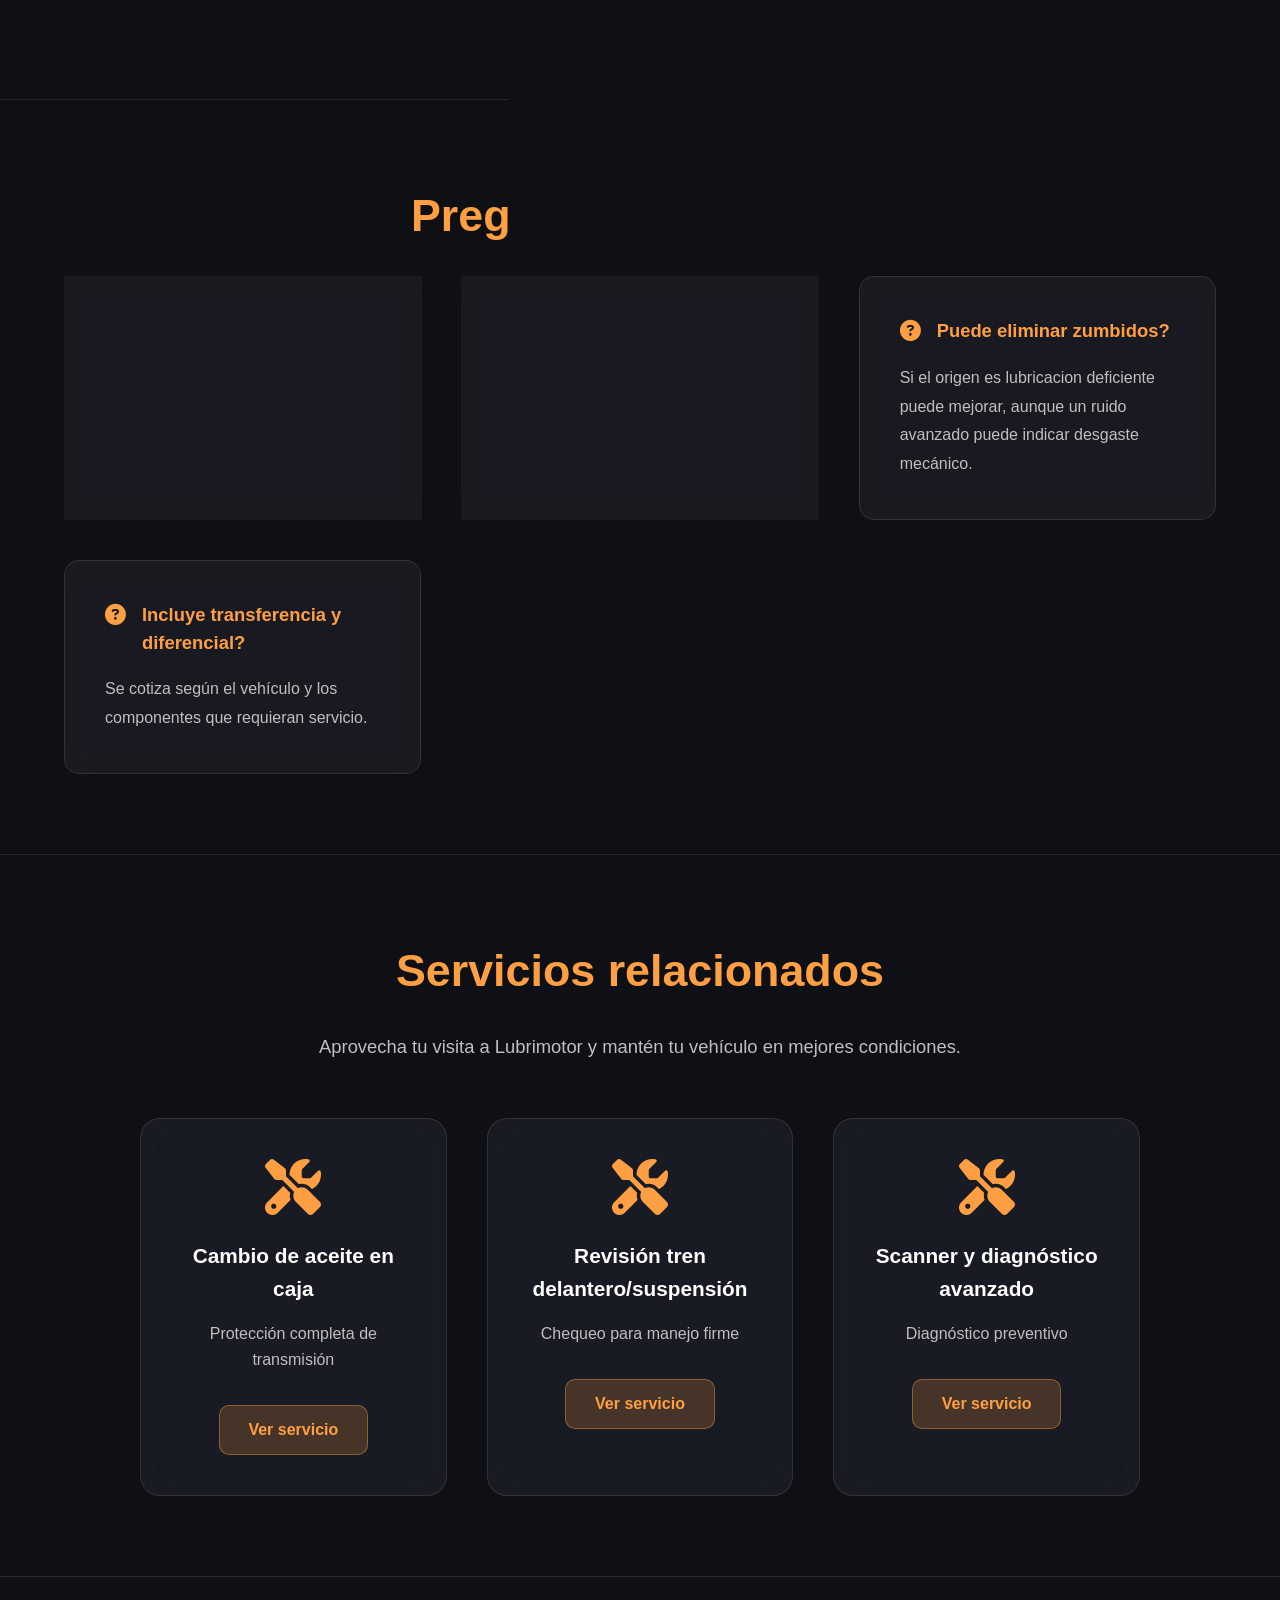
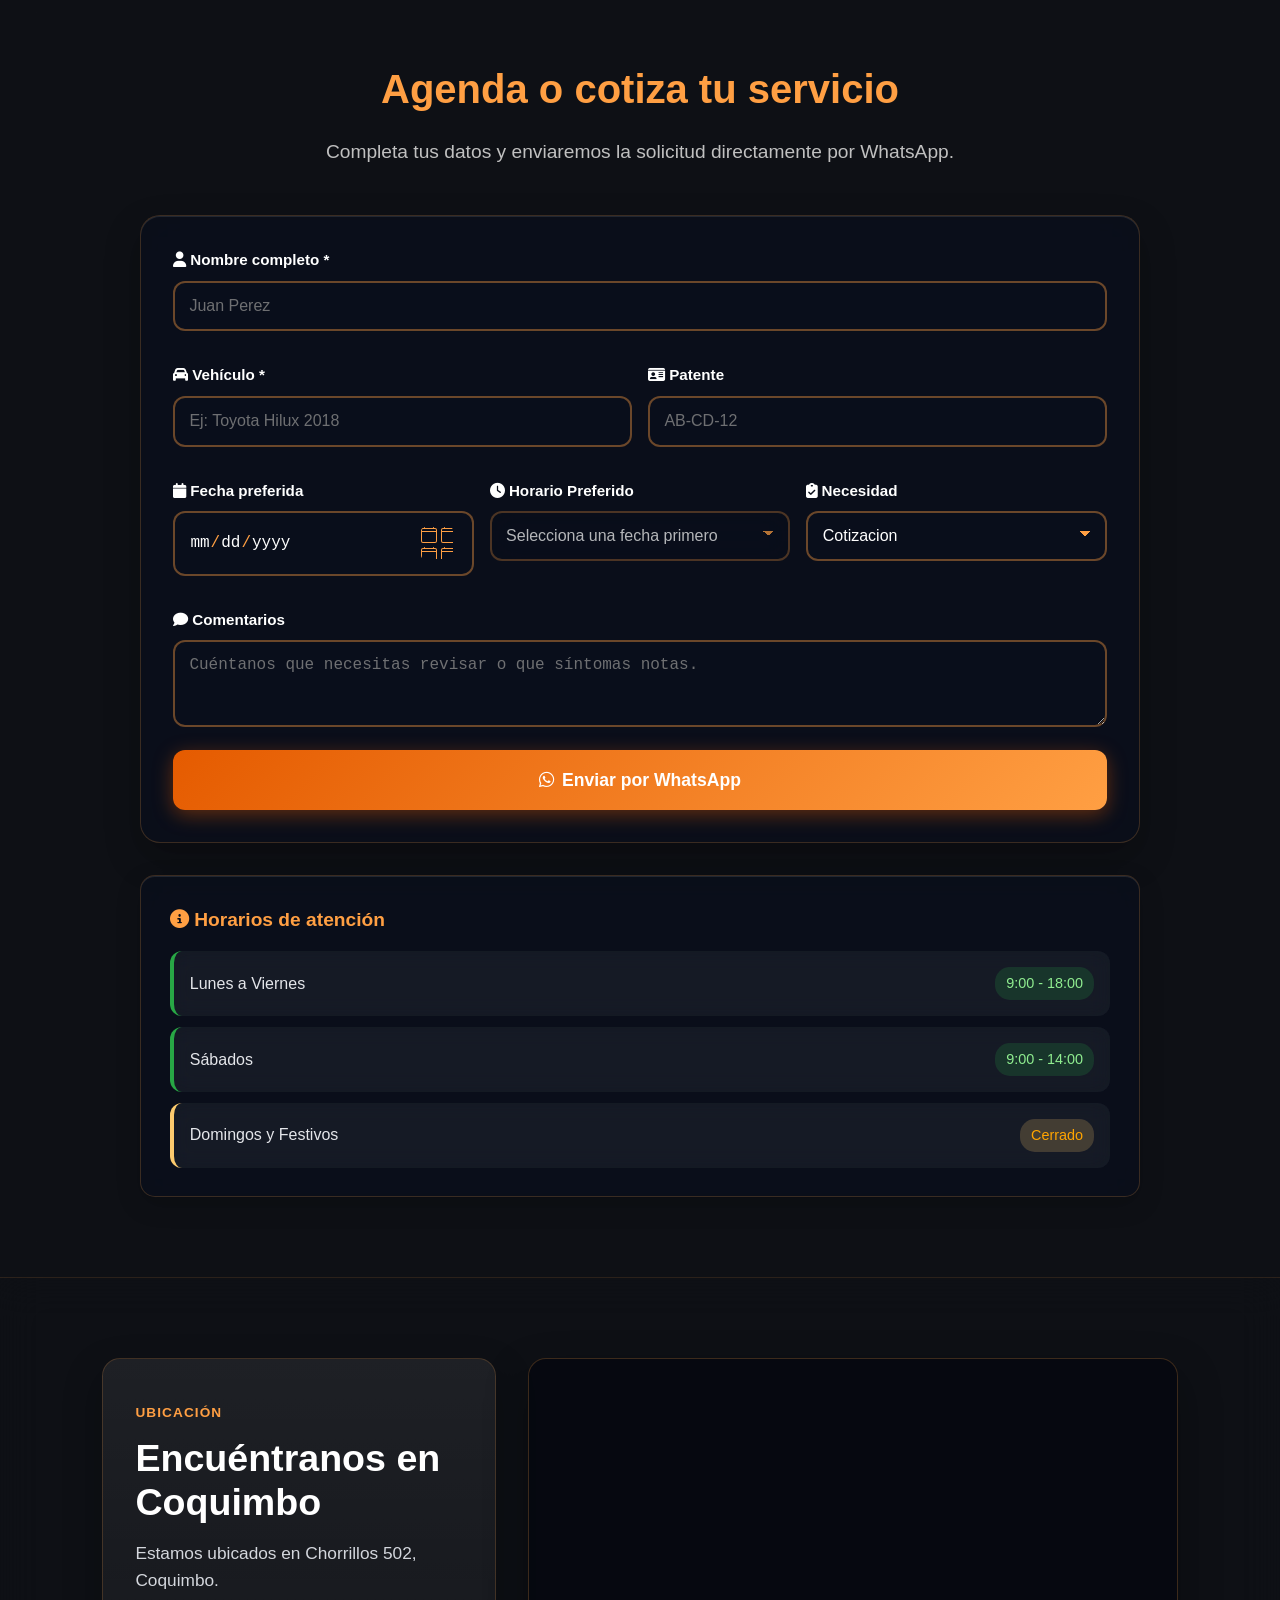
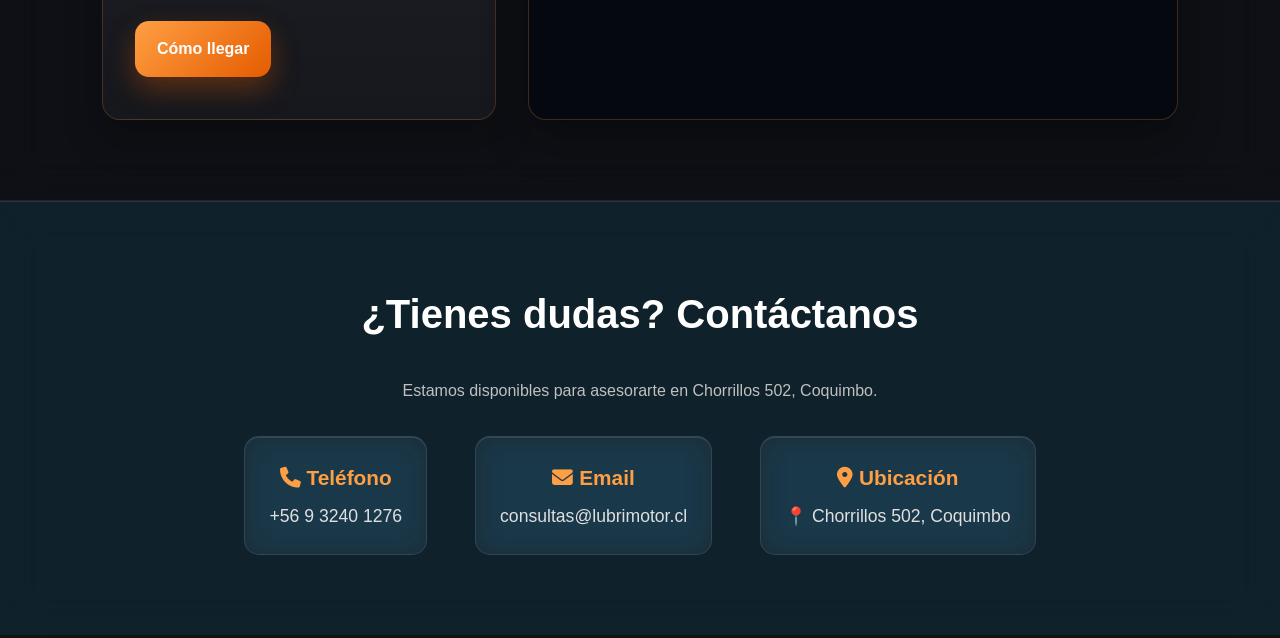
==== commit 35457fad: "Simplifica formularios de reserva por WhatsApp" ====
--- a/paginas/servicio-aceite-diferencial-transferencia.html
+++ b/paginas/servicio-aceite-diferencial-transferencia.html
@@ -1,4 +1,4 @@
-<!DOCTYPE html>
+﻿<!DOCTYPE html>
 <html lang="es">
 <head>
     <meta charset="UTF-8">
@@ -146,7 +146,6 @@
             <form class="formulario-citas service-whatsapp-form" data-service="Aceite Diferencial y Transferencia">
                 <div class="form-row">
                     <div class="form-group"><label for="nombre"><i class="fas fa-user"></i> Nombre completo *</label><input type="text" id="nombre" name="nombre" required placeholder="Juan Perez"></div>
-                    <div class="form-group"><label for="telefono"><i class="fas fa-phone"></i> Teléfono *</label><input type="tel" id="telefono" name="telefono" required placeholder="+56 9 1234 5678"></div>
                 </div>
                 <div class="form-row">
                     <div class="form-group"><label for="vehiculo"><i class="fas fa-car"></i> Vehículo *</label><input type="text" id="vehiculo" name="vehiculo" required placeholder="Ej: Toyota Hilux 2018"></div>
@@ -154,6 +153,7 @@
                 </div>
                 <div class="form-row">
                     <div class="form-group"><label for="fecha"><i class="fas fa-calendar"></i> Fecha preferida</label><input type="date" id="fecha" name="fecha"></div>
+                    <div class="form-group"><label for="hora"><i class="fas fa-clock"></i> Horario Preferido</label><select id="hora" name="hora" required><option value="">Selecciona una fecha primero</option></select></div>
                     <div class="form-group"><label for="urgencia"><i class="fas fa-clipboard-check"></i> Necesidad</label><select id="urgencia" name="urgencia"><option value="Cotizacion">Cotizacion</option><option value="Agendar hora">Agendar hora</option><option value="Tengo una falla o sintoma">Tengo una falla o sintoma</option><option value="Necesito asesoria">Necesito asesoria</option></select></div>
                 </div>
                 <div class="form-group"><label for="comentarios"><i class="fas fa-comment"></i> Comentarios</label><textarea id="comentarios" name="comentarios" rows="3" placeholder="Cuéntanos que necesitas revisar o que síntomas notas."></textarea></div>
@@ -212,18 +212,18 @@
             const form = e.currentTarget;
             const servicio = form.dataset.service;
             const nombre = document.getElementById('nombre').value;
-            const telefono = document.getElementById('telefono').value;
             const vehiculo = document.getElementById('vehiculo').value;
             const patente = document.getElementById('patente').value.toUpperCase();
             const fecha = document.getElementById('fecha').value;
+            const hora = document.getElementById('hora') ? document.getElementById('hora').value : '';
             const urgencia = document.getElementById('urgencia').value;
             const comentarios = document.getElementById('comentarios').value;
             let mensaje = '*SOLICITUD: ' + servicio.toUpperCase() + '*%0A%0A';
             mensaje += '*Nombre:* ' + nombre + '%0A';
-            mensaje += '*Teléfono:* ' + telefono + '%0A';
             mensaje += '*Vehículo:* ' + vehiculo + '%0A';
             if (patente) mensaje += '*Patente:* ' + patente + '%0A';
             if (fecha) mensaje += '*Fecha preferida:* ' + fecha + '%0A';
+            if (hora) mensaje += '*Horario preferido:* ' + hora + '%0A';
             mensaje += '*Necesidad:* ' + urgencia + '%0A';
             if (comentarios) mensaje += '*Comentarios:* ' + comentarios + '%0A';
             mensaje += '%0A_Mensaje enviado desde lubrimotor.cl_';
--- a/styles-paginas/servicio-styles.css
+++ b/styles-paginas/servicio-styles.css
@@ -1574,7 +1574,7 @@
 
 @media (max-width: 768px) {
     body {
-        padding-bottom: 76px;
+        padding-bottom: 112px;
     }
 
     .mobile-service-reserva-bar {
@@ -1587,7 +1587,7 @@
         align-items: center;
         justify-content: space-between;
         gap: 0.8rem;
-        padding: 0.62rem 0.72rem 0.62rem 0.9rem;
+        padding: 0.52rem 0.64rem 0.52rem 0.78rem;
         background: rgba(5, 8, 16, 0.94);
         border: 1px solid rgba(255, 159, 67, 0.34);
         border-radius: 16px;
@@ -1604,11 +1604,11 @@
 
     .mobile-service-reserva-bar a {
         flex: 0 0 auto;
-        min-height: 40px;
+        min-height: 38px;
         display: inline-flex;
         align-items: center;
         justify-content: center;
-        padding: 0.7rem 1rem;
+        padding: 0.64rem 0.92rem;
         color: #ffffff;
         text-decoration: none;
         font-size: 0.9rem;
@@ -1621,19 +1621,19 @@
 
     .whatsapp-widget {
         right: 12px;
-        bottom: 84px;
+        bottom: 92px;
         z-index: 1100;
     }
 
     .whatsapp-button {
-        width: 54px;
-        height: 54px;
+        width: 48px;
+        height: 48px;
     }
 
     .ubicacion,
     .contacto,
     .citas-online {
-        padding-bottom: 5.4rem;
+        padding-bottom: 7.25rem;
     }
 
     .service-hero {
@@ -1761,6 +1761,10 @@
         border-radius: 14px;
     }
 
+    .citas-online .formulario-citas {
+        margin-bottom: 1.5rem;
+    }
+
     .ubicacion-container {
         grid-template-columns: 1fr;
         gap: 0.9rem;
@@ -1904,6 +1908,19 @@
         padding: 0.78rem 0.85rem;
         font-size: 16px;
     }
+
+    .form-group input[type="date"] {
+        color-scheme: dark;
+        padding-right: 2.35rem;
+        line-height: 1.2;
+    }
+
+    .form-group input[type="date"]::-webkit-calendar-picker-indicator {
+        width: 1.15rem;
+        height: 1.15rem;
+        margin-right: 0;
+        opacity: 0.9;
+    }
 }
 
 @media (max-width: 430px) {
@@ -1941,7 +1958,7 @@
 
 @media (max-width: 360px) {
     body {
-        padding-bottom: 70px;
+        padding-bottom: 104px;
     }
 
     .quick-info-grid {
@@ -1992,7 +2009,7 @@
         left: 0.5rem;
         right: 0.5rem;
         bottom: 0.5rem;
-        padding: 0.55rem 0.58rem 0.55rem 0.72rem;
+        padding: 0.5rem 0.54rem 0.5rem 0.66rem;
     }
 
     .mobile-service-reserva-bar span {
@@ -2000,7 +2017,7 @@
     }
 
     .mobile-service-reserva-bar a {
-        min-height: 38px;
+        min-height: 36px;
         padding-inline: 0.82rem;
         font-size: 0.86rem;
     }
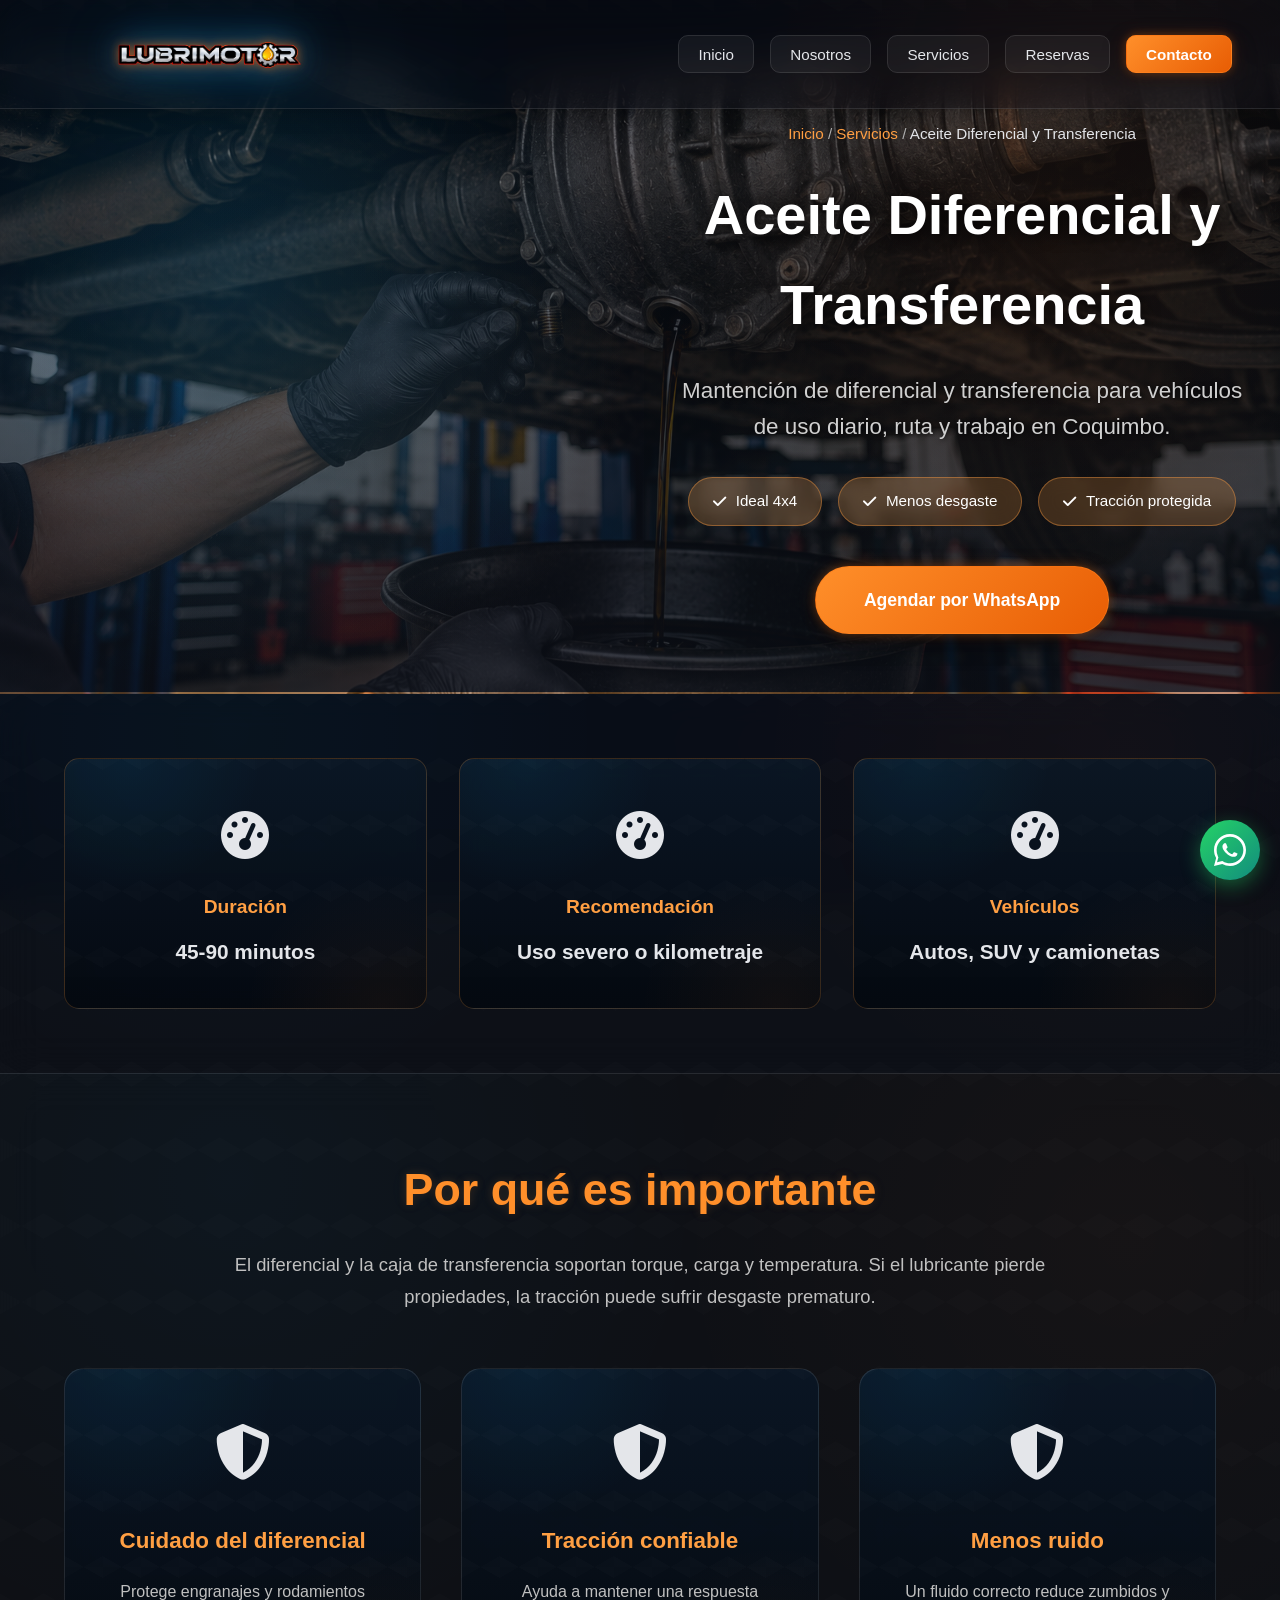
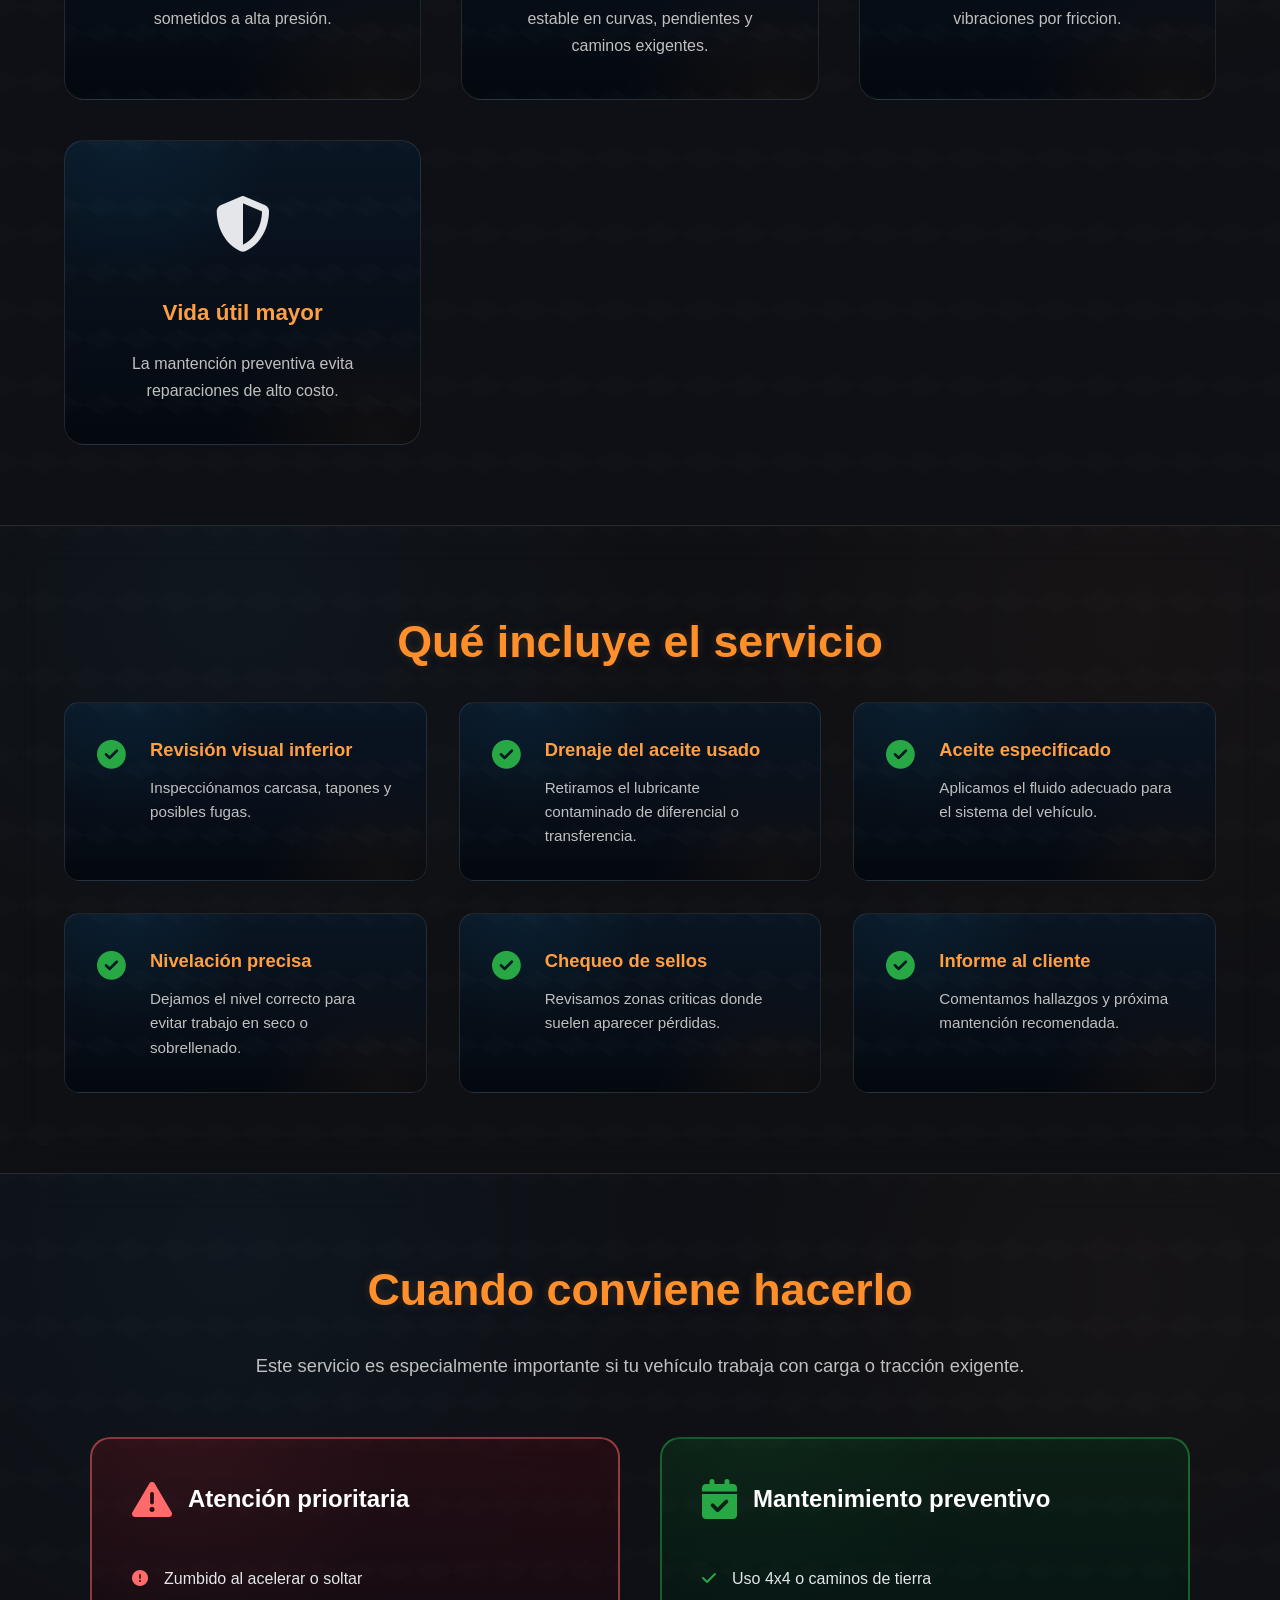
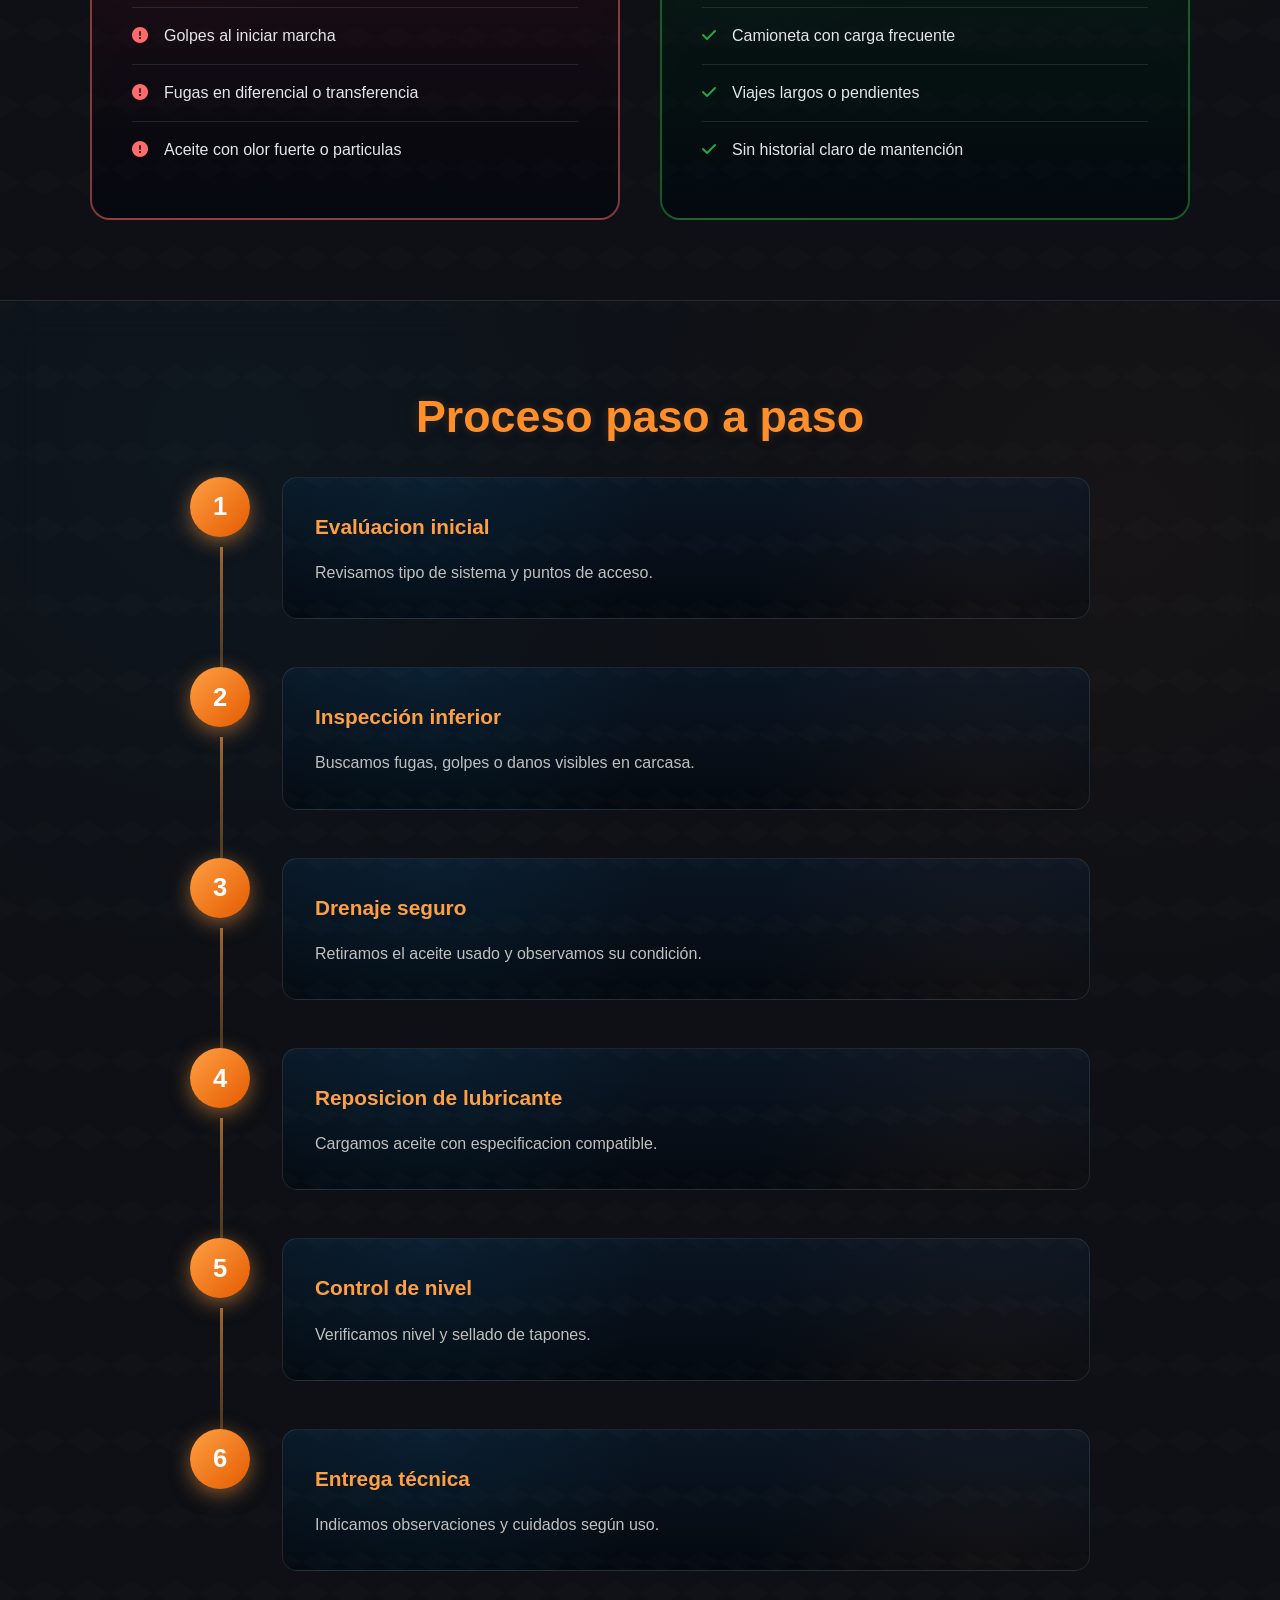
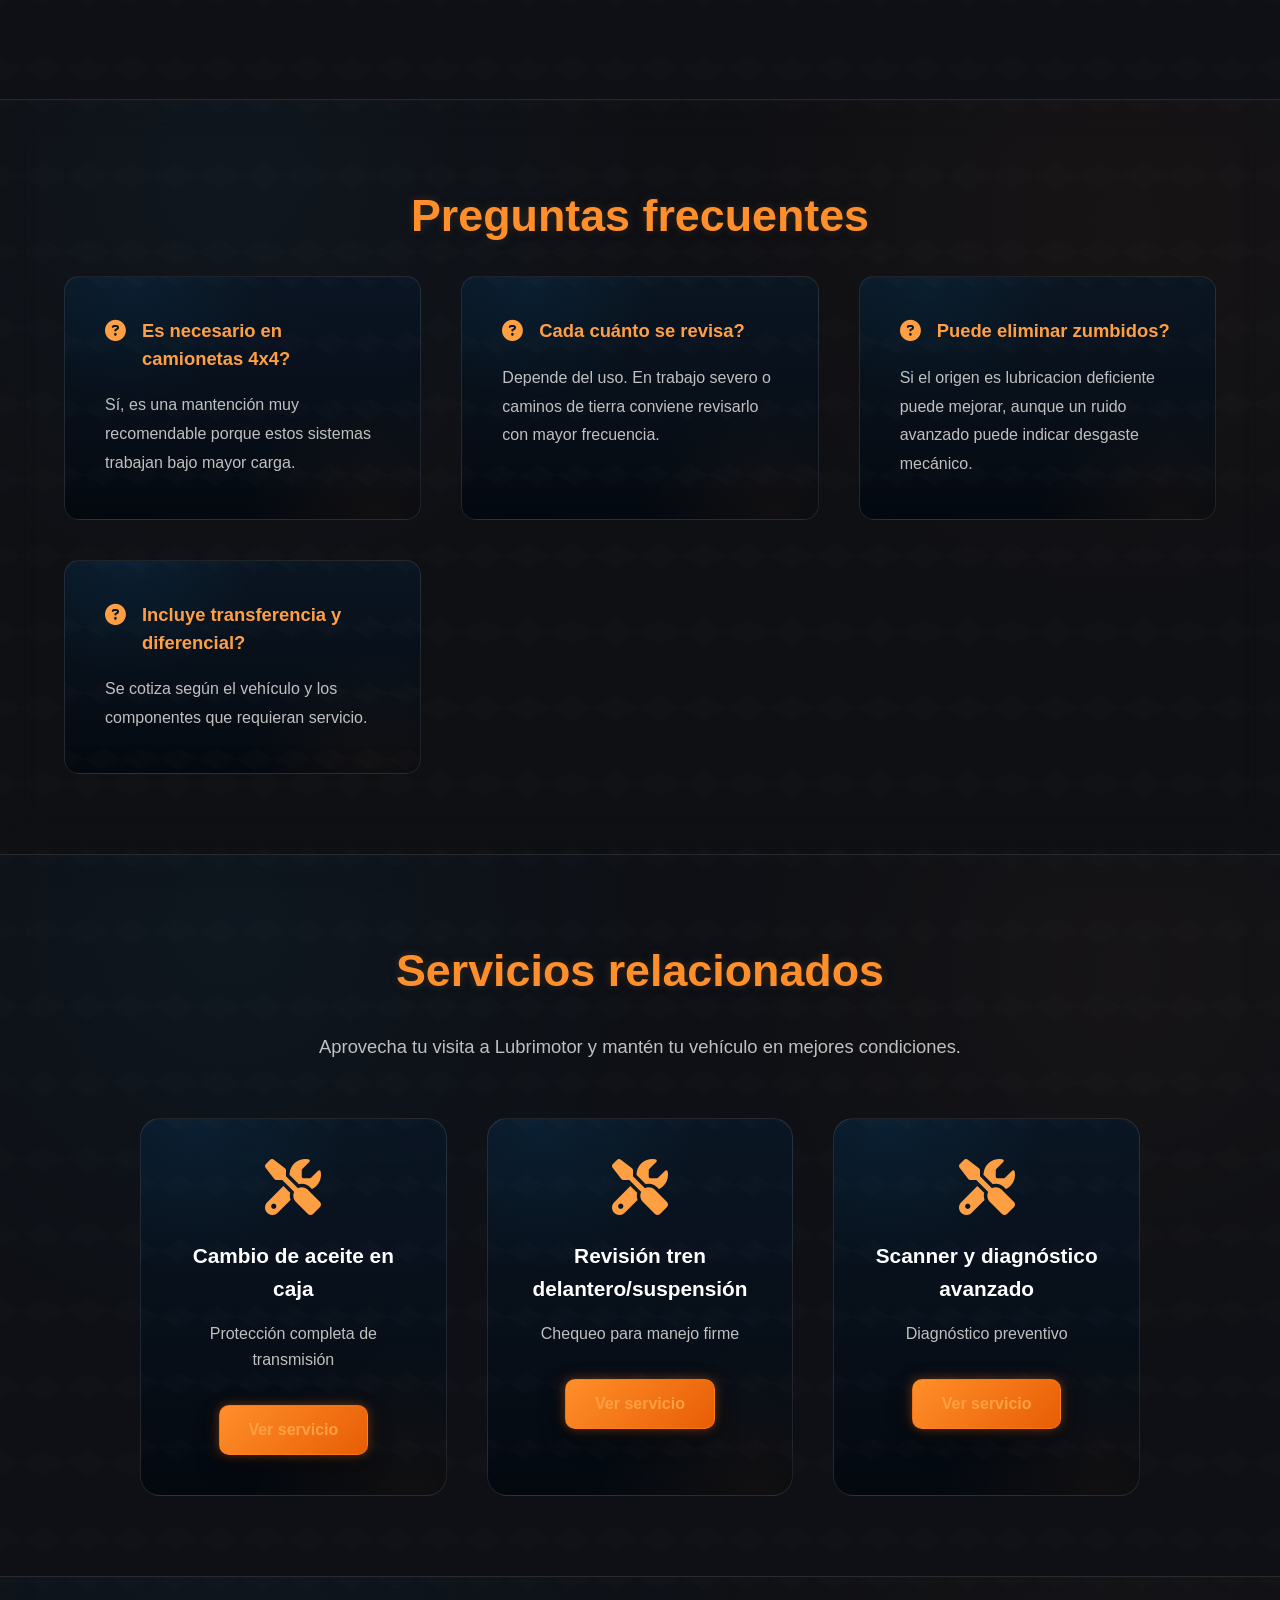
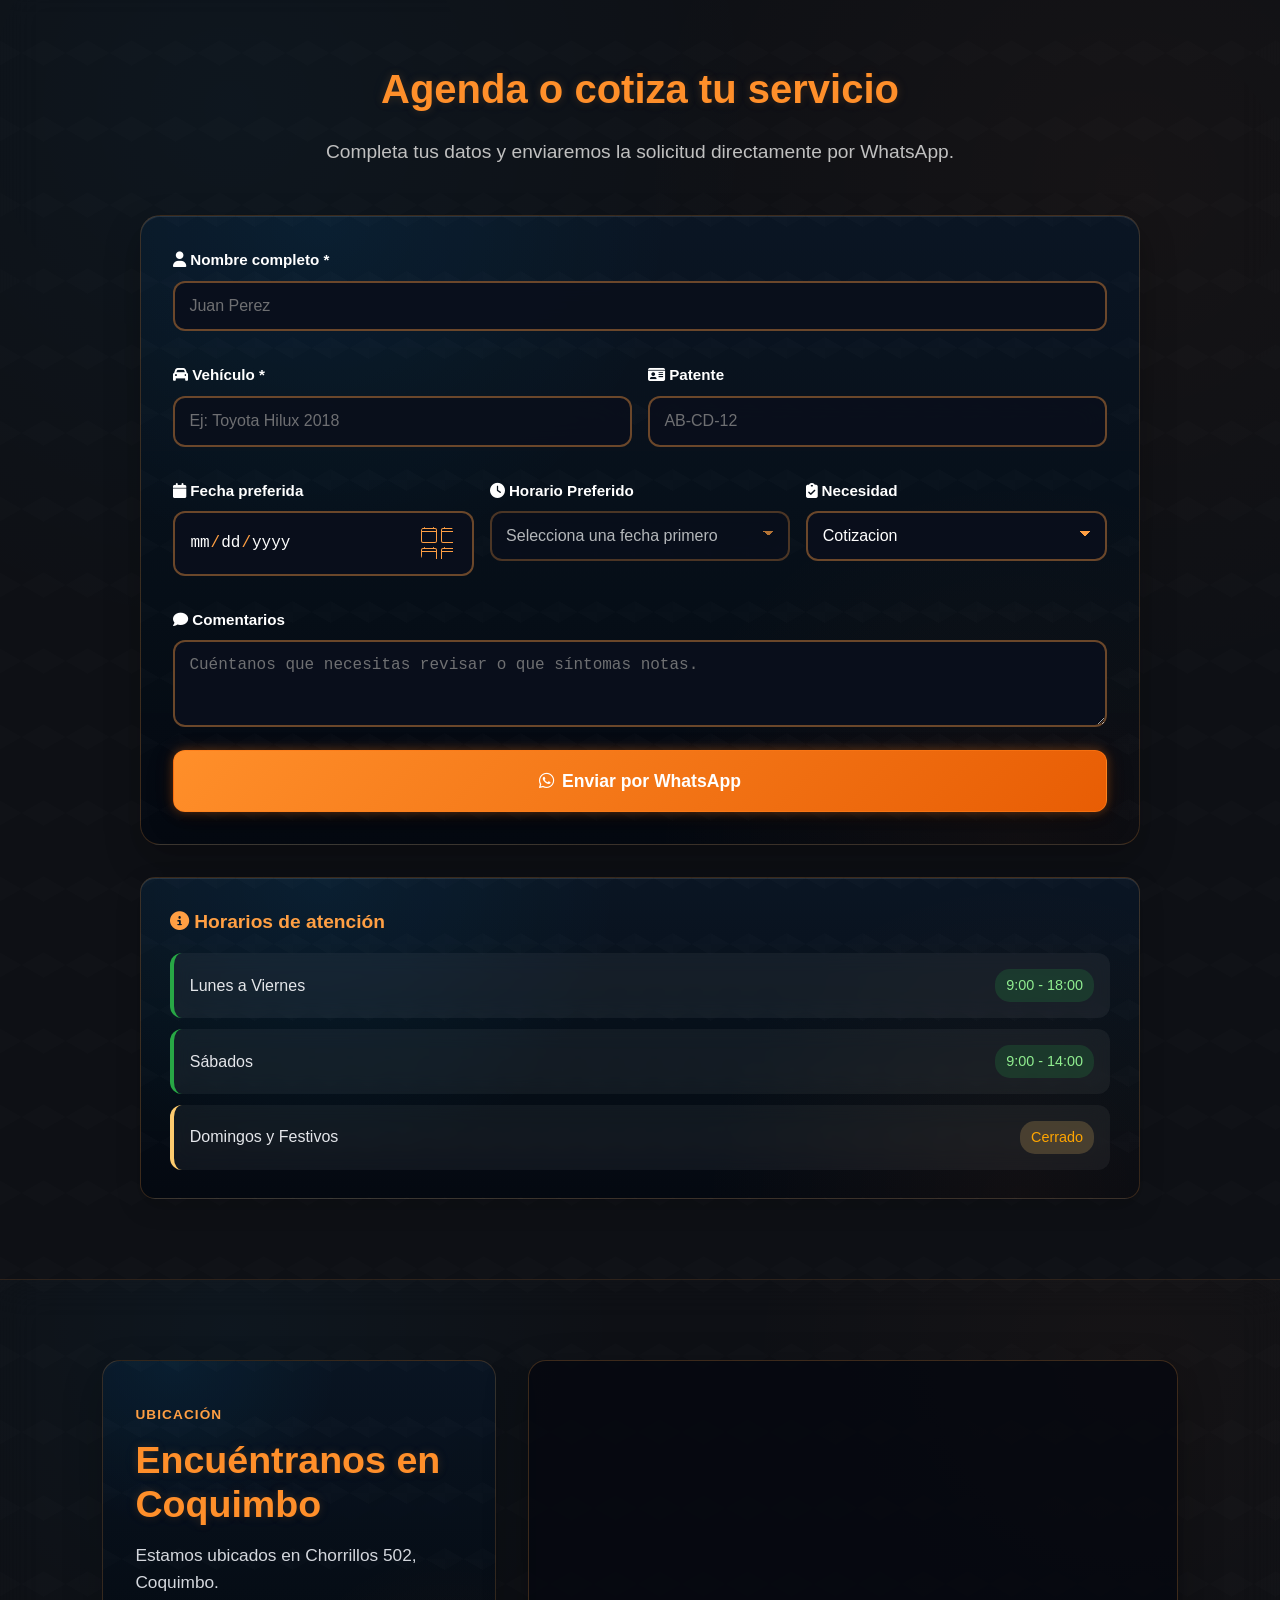
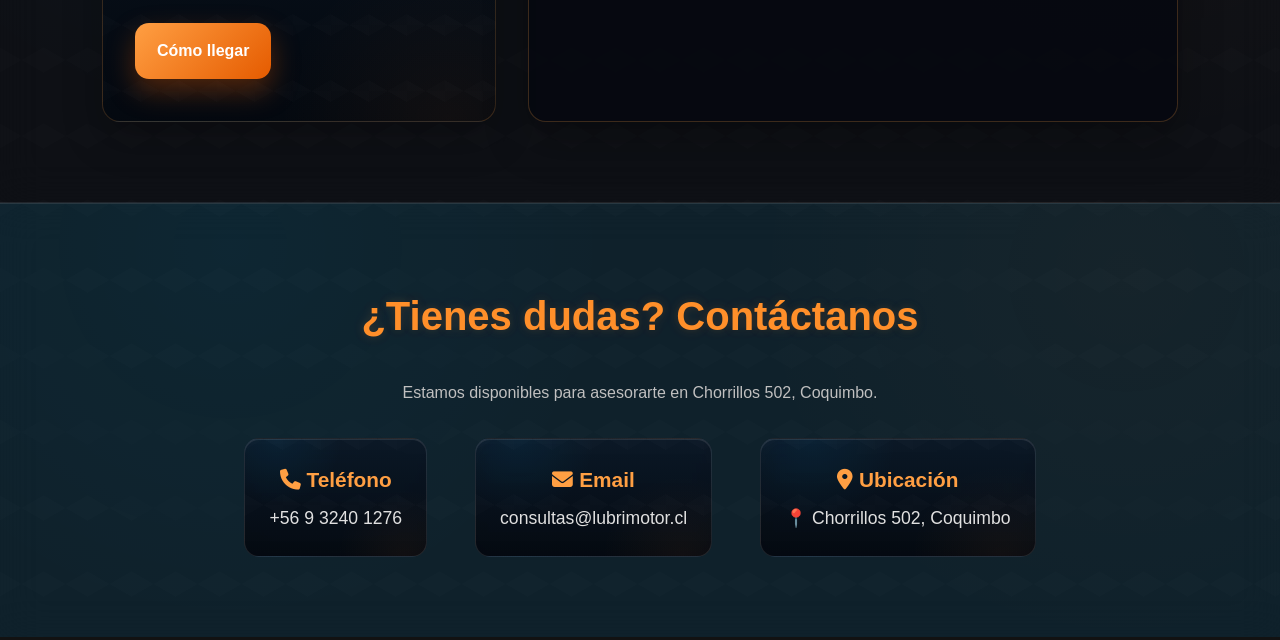
==== commit b6b9db4d: "Actualizar estilo futurista de la web Lubrimotor" ====
--- a/paginas/servicio-aceite-diferencial-transferencia.html
+++ b/paginas/servicio-aceite-diferencial-transferencia.html
@@ -12,7 +12,7 @@
 <body>
     <nav class="navbar" id="navbar">
         <div class="navbar-container">
-            <div class="logo"><a href="../index.html"><img src="../img/logo.jpg" alt="Lubrimotor servicios automotrices en Coquimbo"></a></div>
+            <div class="logo"><a href="../index.html" class="navbar-brand"><img src="../img/lubrimotor-logo-navbar.png" alt="Lubrimotor Servicios Automotrices" class="navbar-logo-text"></a></div>
             <div class="hamburger" id="hamburger"><span></span><span></span><span></span></div>
             <ul class="nav-menu" id="nav-menu">
                 <li><a href="../index.html#inicio" class="nav-link">Inicio</a></li>
@@ -24,7 +24,7 @@
         </div>
     </nav>
 
-    <section class="service-hero" style="background: linear-gradient(rgba(10, 15, 28, 0.7), rgba(26, 31, 46, 0.8)), url('../img/AceiteDiferencialNuevo.png') center/cover;">
+    <section class="service-hero" style="background: linear-gradient(rgba(10, 15, 28, 0.38), rgba(26, 31, 46, 0.58)), url('../img/AceiteDiferencialNuevo.png') center/cover;">
         <div class="service-hero-overlay"></div>
         <div class="service-hero-content">
             <div class="breadcrumb"><a href="../index.html">Inicio</a> / <a href="../index.html#servicios">Servicios</a> / <span>Aceite Diferencial y Transferencia</span></div>
--- a/styles.css
+++ b/styles.css
@@ -2,6 +2,55 @@
     margin: 0;
     padding: 0;
     box-sizing: border-box;
+}
+
+/* Navbar brand: horizontal wordmark */
+.navbar-brand {
+    display: flex;
+    align-items: center;
+    gap: 0;
+    text-decoration: none;
+    min-width: 0;
+}
+
+.logo .navbar-logo-text {
+    width: clamp(280px, 24vw, 320px);
+    max-height: 60px;
+    height: auto;
+    object-fit: contain;
+    display: block;
+    flex-shrink: 1;
+    border-radius: 0;
+    background: transparent;
+    padding: 0;
+    border: 0;
+    backdrop-filter: none;
+    filter:
+        drop-shadow(0 0 5px rgba(255, 106, 0, 0.55))
+        drop-shadow(0 0 10px rgba(255, 45, 0, 0.24))
+        drop-shadow(0 0 12px rgba(0, 140, 255, 0.28));
+    transition: transform 0.3s ease, filter 0.3s ease;
+}
+
+.navbar-brand:hover .navbar-logo-text {
+    transform: translateY(-1px);
+    filter:
+        drop-shadow(0 0 7px rgba(255, 106, 0, 0.68))
+        drop-shadow(0 0 12px rgba(255, 45, 0, 0.30))
+        drop-shadow(0 0 16px rgba(0, 140, 255, 0.34));
+}
+
+@media (max-width: 768px) {
+    .logo .navbar-logo-text {
+        width: clamp(170px, 45vw, 190px);
+        max-height: 46px;
+    }
+}
+
+@media (max-width: 360px) {
+    .logo .navbar-logo-text {
+        width: min(170px, 48vw);
+    }
 }
 
 html {
@@ -84,14 +133,20 @@
 .hamburger {
     display: none;
     flex-direction: column;
+    justify-content: center;
+    align-items: center;
+    width: 44px;
+    height: 44px;
+    flex: 0 0 44px;
     background: rgba(255, 255, 255, 0.05);
     backdrop-filter: blur(10px);
     border: 1px solid rgba(255, 255, 255, 0.1);
     border-radius: 8px;
     cursor: pointer;
-    padding: 0.6rem;
+    padding: 0;
     z-index: 1001;
     transition: all 0.3s ease;
+    touch-action: manipulation;
 }
 
 .hamburger:hover {
@@ -101,12 +156,14 @@
 }
 
 .hamburger span {
-    width: 1.5rem;
+    display: block;
+    width: 24px;
     height: 2px;
     background: #e4e6ea;
-    margin: 2px 0;
-    transition: all 0.3s ease;
-    border-radius: 1px;
+    margin: 4px 0;
+    transform-origin: center;
+    transition: transform 0.3s ease, opacity 0.3s ease, background 0.3s ease;
+    border-radius: 2px;
 }
 
 /* NAVEGACIÓN OSCURA */
@@ -161,7 +218,7 @@
 .hero {
     height: 90vh;
     background: linear-gradient(rgba(10, 15, 28, 0.6), rgba(26, 31, 46, 0.7)),
-                url('img/hero.jpg') center/cover;
+                url('img/hero-lubrimotor-futurista.png') center/cover;
     display: flex;
     align-items: center;
     justify-content: center;
@@ -1273,7 +1330,7 @@
         align-items: center;
         gap: 2rem;
         transition: right 0.3s ease;
-        z-index: 999;
+        z-index: 1000;
         border-left: 1px solid rgba(255, 255, 255, 0.1);
     }
 
@@ -1306,7 +1363,7 @@
     }
 
     .hamburger.active span:nth-child(1) {
-        transform: rotate(45deg) translate(5px, 5px);
+        transform: translateY(10px) rotate(45deg);
     }
 
     .hamburger.active span:nth-child(2) {
@@ -1314,7 +1371,7 @@
     }
 
     .hamburger.active span:nth-child(3) {
-        transform: rotate(-45deg) translate(7px, -6px);
+        transform: translateY(-10px) rotate(-45deg);
     }
 
     .hero-text h1 {
@@ -1750,13 +1807,16 @@
     }
 
     .hamburger {
+        width: 42px;
+        height: 42px;
         min-width: 42px;
         min-height: 42px;
+        flex-basis: 42px;
         padding: 0.5rem;
     }
 
     .hamburger span {
-        width: 1.35rem;
+        width: 22px;
     }
 
     .nav-menu {
@@ -1847,7 +1907,7 @@
         padding: 5rem 1rem 2.75rem;
         background-image:
             linear-gradient(rgba(5, 8, 16, 0.72), rgba(10, 15, 28, 0.82)),
-            url('img/hero.jpg');
+            url('img/hero-lubrimotor-futurista.png');
         background-size: cover;
         background-position: center 42%;
         background-repeat: no-repeat;
@@ -1951,7 +2011,7 @@
         padding-bottom: 3rem;
         background-image:
             linear-gradient(180deg, rgba(5, 8, 16, 0.48) 0%, rgba(5, 8, 16, 0.72) 48%, rgba(5, 8, 16, 0.92) 100%),
-            url('img/hero.jpg');
+            url('img/hero-lubrimotor-futurista.png');
     }
 
     .hero-text {
@@ -2571,3 +2631,458 @@
         font-size: 0.86rem;
     }
 }
+
+/* ========================================
+   HEXAGONAL NEON PREMIUM TEXTURE
+   ======================================== */
+body {
+    background:
+        radial-gradient(circle at 12% 34%, rgba(0, 170, 255, 0.11), transparent 30%),
+        radial-gradient(circle at 88% 18%, rgba(255, 122, 24, 0.08), transparent 32%),
+        radial-gradient(circle at 76% 82%, rgba(255, 45, 0, 0.045), transparent 28%),
+        linear-gradient(30deg, rgba(255, 255, 255, 0.010) 12%, transparent 12.5%, transparent 87%, rgba(255, 255, 255, 0.010) 87.5%),
+        linear-gradient(150deg, rgba(255, 255, 255, 0.007) 12%, transparent 12.5%, transparent 87%, rgba(255, 255, 255, 0.007) 87.5%),
+        linear-gradient(180deg, #05080d 0%, #08111c 45%, #05080d 100%);
+    background-size: auto, auto, auto, 42px 72px, 42px 72px, auto;
+    background-position: center, center, center, 0 0, 21px 36px, center;
+    background-attachment: fixed;
+}
+
+body::before {
+    content: '';
+    position: fixed;
+    inset: 0;
+    pointer-events: none;
+    z-index: -1;
+    opacity: 0.20;
+    background-image:
+        radial-gradient(circle at center, rgba(0, 170, 255, 0.07) 1px, transparent 1.5px),
+        linear-gradient(30deg, rgba(255, 255, 255, 0.014) 12%, transparent 12.5%, transparent 87%, rgba(255, 255, 255, 0.014) 87.5%),
+        linear-gradient(150deg, rgba(255, 255, 255, 0.011) 12%, transparent 12.5%, transparent 87%, rgba(255, 255, 255, 0.011) 87.5%),
+        linear-gradient(30deg, rgba(255, 255, 255, 0.009) 12%, transparent 12.5%, transparent 87%, rgba(255, 255, 255, 0.009) 87.5%),
+        linear-gradient(150deg, rgba(255, 255, 255, 0.007) 12%, transparent 12.5%, transparent 87%, rgba(255, 255, 255, 0.007) 87.5%);
+    background-size: 42px 72px;
+    background-position: 0 0, 0 0, 0 0, 21px 36px, 21px 36px;
+}
+
+.navbar {
+    overflow: hidden;
+}
+
+.navbar::before {
+    content: '';
+    position: absolute;
+    inset: 0;
+    pointer-events: none;
+    z-index: 0;
+    opacity: 0.24;
+    background:
+        radial-gradient(circle at 18% 50%, rgba(0, 170, 255, 0.10), transparent 32%),
+        radial-gradient(circle at 82% 45%, rgba(255, 122, 24, 0.065), transparent 34%),
+        linear-gradient(30deg, rgba(255, 255, 255, 0.012) 12%, transparent 12.5%, transparent 87%, rgba(255, 255, 255, 0.012) 87.5%),
+        linear-gradient(150deg, rgba(255, 255, 255, 0.009) 12%, transparent 12.5%, transparent 87%, rgba(255, 255, 255, 0.009) 87.5%);
+    background-size: auto, auto, 40px 69px, 40px 69px;
+}
+
+.navbar-container {
+    position: relative;
+    z-index: 1;
+}
+
+.sobre-nosotros,
+.servicios,
+.paquetes,
+.ubicacion,
+.citas-online,
+.contacto {
+    background-image:
+        radial-gradient(circle at 18% 10%, rgba(0, 170, 255, 0.040), transparent 34%),
+        radial-gradient(circle at 88% 16%, rgba(255, 122, 24, 0.032), transparent 32%),
+        linear-gradient(30deg, rgba(255, 255, 255, 0.008) 12%, transparent 12.5%, transparent 87%, rgba(255, 255, 255, 0.008) 87.5%),
+        linear-gradient(150deg, rgba(255, 255, 255, 0.006) 12%, transparent 12.5%, transparent 87%, rgba(255, 255, 255, 0.006) 87.5%);
+    background-size: auto, auto, 44px 76px, 44px 76px;
+    background-blend-mode: screen, screen, normal, normal;
+}
+
+.service-card,
+.paquete-card,
+.trust-item,
+.ubicacion-content,
+.formulario-citas,
+.disponibilidad,
+.contacto-item,
+.whatsapp-chat,
+.mobile-reserva-bar {
+    background-image:
+        radial-gradient(circle at 18% 0%, rgba(0, 170, 255, 0.065), transparent 34%),
+        radial-gradient(circle at 88% 100%, rgba(255, 122, 24, 0.052), transparent 34%),
+        linear-gradient(30deg, rgba(255, 255, 255, 0.010) 12%, transparent 12.5%, transparent 87%, rgba(255, 255, 255, 0.010) 87.5%),
+        linear-gradient(150deg, rgba(255, 255, 255, 0.007) 12%, transparent 12.5%, transparent 87%, rgba(255, 255, 255, 0.007) 87.5%),
+        linear-gradient(180deg, rgba(10, 22, 36, 0.92), rgba(4, 9, 16, 0.97));
+    background-size: auto, auto, 38px 66px, 38px 66px, auto;
+    background-blend-mode: screen, screen, normal, normal, normal;
+}
+
+.service-card:hover,
+.paquete-card:hover,
+.trust-item:hover,
+.contacto-item:hover {
+    border-color: rgba(255, 122, 24, 0.40);
+    box-shadow:
+        0 22px 48px rgba(0, 0, 0, 0.46),
+        0 0 22px rgba(0, 170, 255, 0.14),
+        0 0 18px rgba(255, 122, 24, 0.12);
+}
+
+@media (max-width: 768px) {
+    body {
+        background-attachment: scroll;
+    }
+
+    body::before {
+        opacity: 0.16;
+        background-size: 48px 83px;
+    }
+
+    .navbar::before {
+        opacity: 0.18;
+    }
+
+    .service-card,
+    .paquete-card,
+    .trust-item,
+    .ubicacion-content,
+    .formulario-citas,
+    .disponibilidad,
+    .contacto-item,
+    .whatsapp-chat,
+    .mobile-reserva-bar {
+        background-image:
+            radial-gradient(circle at 18% 0%, rgba(0, 170, 255, 0.050), transparent 34%),
+            radial-gradient(circle at 88% 100%, rgba(255, 122, 24, 0.040), transparent 34%),
+            linear-gradient(30deg, rgba(255, 255, 255, 0.007) 12%, transparent 12.5%, transparent 87%, rgba(255, 255, 255, 0.007) 87.5%),
+            linear-gradient(150deg, rgba(255, 255, 255, 0.005) 12%, transparent 12.5%, transparent 87%, rgba(255, 255, 255, 0.005) 87.5%),
+            linear-gradient(180deg, rgba(10, 22, 36, 0.94), rgba(4, 9, 16, 0.98));
+    }
+}
+
+/* ========================================
+   HOME HERO - FUTURISTIC LUBRIMOTOR IMAGE
+   ======================================== */
+.hero,
+body.home-page .hero {
+    position: relative;
+    height: auto;
+    min-height: calc(100vh - 86px);
+    overflow: hidden;
+    background-image: url('img/hero-lubrimotor-futurista.png');
+    background-size: cover;
+    background-position: 62% center;
+    background-repeat: no-repeat;
+}
+
+.hero::before {
+    content: '';
+    position: absolute;
+    inset: 0;
+    pointer-events: none;
+    z-index: 1;
+    background:
+        radial-gradient(circle at 22% 35%, rgba(0, 170, 255, 0.16), transparent 34%),
+        radial-gradient(circle at 78% 42%, rgba(255, 122, 24, 0.10), transparent 32%),
+        linear-gradient(90deg, rgba(5, 8, 13, 0.66), rgba(5, 8, 13, 0.42), rgba(5, 8, 13, 0.52)),
+        linear-gradient(180deg, rgba(5, 8, 13, 0.24), rgba(5, 8, 13, 0.68));
+}
+
+.hero::after {
+    content: '';
+    position: absolute;
+    inset: 0;
+    pointer-events: none;
+    z-index: 2;
+    background:
+        radial-gradient(circle at center, transparent 34%, rgba(0, 0, 0, 0.38) 100%),
+        linear-gradient(180deg, transparent 0%, rgba(5, 8, 13, 0.58) 100%);
+}
+
+.hero-text {
+    position: relative;
+    z-index: 3;
+}
+
+.hero-text h1 {
+    color: #f5f7fa;
+    text-shadow:
+        0 5px 20px rgba(0, 0, 0, 0.88),
+        0 0 14px rgba(0, 170, 255, 0.20);
+}
+
+.hero-text p {
+    color: #d6dde6;
+    text-shadow: 0 4px 14px rgba(0, 0, 0, 0.72);
+}
+
+@media (max-width: 768px) {
+    .hero,
+    body.home-page .hero {
+        min-height: calc(100svh - 76px);
+        padding: 120px 18px 70px;
+        background-image: url('img/hero-lubrimotor-futurista.png');
+        background-position: 68% center;
+        align-items: center;
+    }
+
+    .hero::before {
+        background:
+            linear-gradient(180deg, rgba(5, 8, 13, 0.52), rgba(5, 8, 13, 0.78)),
+            linear-gradient(90deg, rgba(5, 8, 13, 0.68), rgba(5, 8, 13, 0.42));
+    }
+
+    .hero::after {
+        background:
+            radial-gradient(circle at 72% 42%, transparent 26%, rgba(0, 0, 0, 0.26) 100%),
+            linear-gradient(180deg, transparent 0%, rgba(5, 8, 13, 0.58) 100%);
+    }
+
+    body.home-page .hero-text {
+        max-width: min(100%, 340px);
+    }
+}
+
+@media (max-width: 430px) {
+    .hero,
+    body.home-page .hero {
+        min-height: calc(100svh - 70px);
+        padding: 108px 16px 62px;
+        background-position: 70% center;
+    }
+}
+
+/* ========================================
+   FINAL MOBILE UX PASS
+   ======================================== */
+:root {
+    --color-orange: #ff7a18;
+    --color-orange-dark: #e85d04;
+    --color-orange-soft: #ff8f2a;
+    --color-blue: #00aaff;
+    --color-bg: #05080d;
+    --color-bg-soft: #08111c;
+    --color-text: #f5f7fa;
+    --color-muted: #c9d1d9;
+}
+
+html {
+    scroll-padding-top: 120px;
+}
+
+section[id],
+#inicio,
+#nosotros,
+#servicios,
+#reservar,
+#reservas,
+#contacto {
+    scroll-margin-top: 125px;
+}
+
+.logo,
+.navbar-brand {
+    display: flex;
+    align-items: center;
+    justify-content: center;
+    line-height: 0;
+}
+
+.logo .navbar-logo-text {
+    width: clamp(195px, 25vw, 420px);
+    max-height: 76px;
+    filter:
+        drop-shadow(0 0 5px rgba(255, 122, 24, 0.50))
+        drop-shadow(0 0 10px rgba(232, 93, 4, 0.22))
+        drop-shadow(0 0 16px rgba(0, 170, 255, 0.38))
+        drop-shadow(0 0 28px rgba(0, 170, 255, 0.18));
+}
+
+.boton-hero,
+.btn-cta,
+.btn-reservar,
+.btn-paquete.primary,
+.mobile-reserva-bar a {
+    background: linear-gradient(135deg, var(--color-orange-soft) 0%, var(--color-orange-dark) 100%) !important;
+    border-color: rgba(255, 122, 24, 0.58) !important;
+    box-shadow:
+        0 0 10px rgba(255, 122, 24, 0.30),
+        0 0 20px rgba(232, 93, 4, 0.12),
+        0 10px 24px rgba(0, 0, 0, 0.35);
+}
+
+.sobre-nosotros h2,
+.servicios h2,
+.paquetes h2,
+.ubicacion h2,
+.citas-online h2,
+.contacto h2,
+.servicio-titulo {
+    color: var(--color-orange-soft);
+    text-shadow:
+        0 0 10px rgba(255, 122, 24, 0.18),
+        0 0 18px rgba(0, 170, 255, 0.07);
+}
+
+.hero,
+body.home-page .hero {
+    min-height: calc(100vh - 86px);
+    background-image: url('img/hero-lubrimotor-futurista.png');
+    background-position: 62% center;
+}
+
+.hero::before {
+    background:
+        radial-gradient(circle at 22% 35%, rgba(0, 170, 255, 0.14), transparent 34%),
+        radial-gradient(circle at 78% 42%, rgba(255, 122, 24, 0.09), transparent 32%),
+        linear-gradient(90deg, rgba(5, 8, 13, 0.58), rgba(5, 8, 13, 0.34), rgba(5, 8, 13, 0.46)),
+        linear-gradient(180deg, rgba(5, 8, 13, 0.18), rgba(5, 8, 13, 0.60));
+}
+
+.hero::after {
+    background:
+        radial-gradient(circle at center, transparent 32%, rgba(0, 0, 0, 0.36) 100%),
+        linear-gradient(180deg, transparent 0%, rgba(5, 8, 13, 0.58) 100%);
+}
+
+@media (max-width: 768px) {
+    html {
+        scroll-padding-top: 95px;
+    }
+
+    section[id],
+    #inicio,
+    #nosotros,
+    #servicios,
+    #reservar,
+    #reservas,
+    #contacto {
+        scroll-margin-top: 100px;
+    }
+
+    .logo .navbar-logo-text {
+        width: 205px;
+        max-height: 52px;
+    }
+
+    .nav-menu,
+    .nav-links,
+    .mobile-menu {
+        position: fixed;
+        inset: 0;
+        width: 100%;
+        height: 100svh;
+        min-height: 100vh;
+        display: none;
+        align-items: center;
+        justify-content: center;
+        flex-direction: column;
+        gap: 14px;
+        padding: 5.25rem 1rem 2rem;
+        background:
+            radial-gradient(circle at 50% 10%, rgba(255, 122, 24, 0.10), transparent 32%),
+            radial-gradient(circle at 20% 20%, rgba(0, 170, 255, 0.12), transparent 34%),
+            rgba(3, 8, 14, 0.94);
+        backdrop-filter: blur(14px);
+        z-index: 9998;
+        overflow-y: auto;
+    }
+
+    .nav-menu.active,
+    .nav-menu.open,
+    .nav-links.active,
+    .nav-links.open,
+    .mobile-menu.active,
+    .mobile-menu.open {
+        display: flex;
+        right: 0;
+    }
+
+    .hamburger,
+    .menu-toggle,
+    .mobile-menu-toggle {
+        position: relative;
+        z-index: 9999;
+    }
+
+    body.menu-open {
+        overflow: hidden;
+    }
+
+    .hero,
+    body.home-page .hero {
+        min-height: calc(100svh - 76px);
+        padding: 120px 18px 90px;
+        background-image: url('img/hero-lubrimotor-futurista.png');
+        background-size: cover;
+        background-position: 78% center;
+        background-repeat: no-repeat;
+        box-shadow: inset 0 -70px 74px rgba(5, 8, 16, 0.38);
+    }
+
+    .hero::before {
+        background:
+            linear-gradient(180deg, rgba(5, 8, 13, 0.22), rgba(5, 8, 13, 0.52)),
+            linear-gradient(90deg, rgba(5, 8, 13, 0.32), rgba(5, 8, 13, 0.16), rgba(5, 8, 13, 0.32));
+    }
+
+    .hero::after {
+        background:
+            radial-gradient(circle at center, transparent 36%, rgba(0, 0, 0, 0.24) 100%),
+            linear-gradient(180deg, transparent 0%, rgba(5, 8, 13, 0.42) 100%);
+    }
+
+    .hero-text,
+    body.home-page .hero-text {
+        background: rgba(3, 8, 14, 0.18);
+        backdrop-filter: blur(2px);
+        border-radius: 22px;
+        padding: 18px 14px;
+    }
+
+    body {
+        padding-bottom: 82px;
+    }
+
+    body.home-page {
+        padding-bottom: 82px;
+    }
+
+    .whatsapp-widget {
+        right: 18px;
+        bottom: 96px;
+        z-index: 9997;
+    }
+
+    body.home-page .whatsapp-widget {
+        right: 18px;
+        bottom: 104px;
+    }
+
+    .whatsapp-button {
+        width: 52px;
+        height: 52px;
+    }
+
+    body.home-page .mobile-reserva-bar {
+        min-height: 68px;
+        padding: 10px 14px;
+        background: rgba(3, 8, 14, 0.92);
+        backdrop-filter: blur(14px);
+        border-top: 1px solid rgba(255, 122, 24, 0.18);
+        box-shadow: 0 -10px 26px rgba(0, 0, 0, 0.38);
+    }
+}
+
+@media (max-width: 420px) {
+    .logo .navbar-logo-text {
+        width: 195px;
+        max-height: 50px;
+    }
+}
--- a/styles-paginas/servicio-styles.css
+++ b/styles-paginas/servicio-styles.css
@@ -7,7 +7,7 @@
 .service-hero {
     height: 70vh;
     min-height: 500px;
-    background: linear-gradient(rgba(10, 15, 28, 0.7), rgba(26, 31, 46, 0.8)),
+    background: linear-gradient(rgba(10, 15, 28, 0.38), rgba(26, 31, 46, 0.58)),
                 url('../img/hero.jpg') center/cover;
     display: flex;
     align-items: center;
@@ -2022,3 +2022,265 @@
         font-size: 0.86rem;
     }
 }
+
+/* ========================================
+   HEXAGONAL NEON PREMIUM TEXTURE - SERVICIOS
+   ======================================== */
+.service-hero::after {
+    content: '';
+    position: absolute;
+    inset: 0;
+    pointer-events: none;
+    z-index: 1;
+    opacity: 0.10;
+    background:
+        radial-gradient(circle at 16% 28%, rgba(0, 170, 255, 0.12), transparent 32%),
+        radial-gradient(circle at 82% 18%, rgba(255, 122, 24, 0.07), transparent 34%),
+        linear-gradient(30deg, rgba(255, 255, 255, 0.010) 12%, transparent 12.5%, transparent 87%, rgba(255, 255, 255, 0.010) 87.5%),
+        linear-gradient(150deg, rgba(255, 255, 255, 0.007) 12%, transparent 12.5%, transparent 87%, rgba(255, 255, 255, 0.007) 87.5%);
+    background-size: auto, auto, 48px 83px, 48px 83px;
+}
+
+.service-hero-content {
+    z-index: 2;
+}
+
+.quick-info,
+.service-importance,
+.service-includes,
+.warning-signs,
+.oil-types,
+.service-process,
+.faq-section,
+.related-services,
+.ubicacion {
+    background-image:
+        radial-gradient(circle at 18% 10%, rgba(0, 170, 255, 0.040), transparent 34%),
+        radial-gradient(circle at 88% 16%, rgba(255, 122, 24, 0.032), transparent 32%),
+        linear-gradient(30deg, rgba(255, 255, 255, 0.008) 12%, transparent 12.5%, transparent 87%, rgba(255, 255, 255, 0.008) 87.5%),
+        linear-gradient(150deg, rgba(255, 255, 255, 0.006) 12%, transparent 12.5%, transparent 87%, rgba(255, 255, 255, 0.006) 87.5%);
+    background-size: auto, auto, 44px 76px, 44px 76px;
+    background-blend-mode: screen, screen, normal, normal;
+}
+
+.quick-info-item,
+.importance-card,
+.include-item,
+.sign-card,
+.oil-card,
+.faq-item,
+.related-card,
+.step-content,
+.ubicacion-content,
+.formulario-citas,
+.disponibilidad,
+.contacto-item,
+.mobile-service-reserva-bar {
+    background-image:
+        radial-gradient(circle at 18% 0%, rgba(0, 170, 255, 0.065), transparent 34%),
+        radial-gradient(circle at 88% 100%, rgba(255, 122, 24, 0.052), transparent 34%),
+        linear-gradient(30deg, rgba(255, 255, 255, 0.010) 12%, transparent 12.5%, transparent 87%, rgba(255, 255, 255, 0.010) 87.5%),
+        linear-gradient(150deg, rgba(255, 255, 255, 0.007) 12%, transparent 12.5%, transparent 87%, rgba(255, 255, 255, 0.007) 87.5%),
+        linear-gradient(180deg, rgba(10, 22, 36, 0.92), rgba(4, 9, 16, 0.97));
+    background-size: auto, auto, 38px 66px, 38px 66px, auto;
+    background-blend-mode: screen, screen, normal, normal, normal;
+}
+
+.sign-card.urgent {
+    background-image:
+        radial-gradient(circle at 18% 0%, rgba(255, 80, 80, 0.055), transparent 36%),
+        linear-gradient(30deg, rgba(255, 255, 255, 0.008) 12%, transparent 12.5%, transparent 87%, rgba(255, 255, 255, 0.008) 87.5%),
+        linear-gradient(150deg, rgba(255, 255, 255, 0.006) 12%, transparent 12.5%, transparent 87%, rgba(255, 255, 255, 0.006) 87.5%),
+        linear-gradient(180deg, rgba(42, 12, 18, 0.70), rgba(4, 9, 16, 0.96));
+    background-size: auto, 38px 66px, 38px 66px, auto;
+}
+
+.sign-card.preventive {
+    background-image:
+        radial-gradient(circle at 18% 0%, rgba(40, 167, 69, 0.055), transparent 36%),
+        linear-gradient(30deg, rgba(255, 255, 255, 0.008) 12%, transparent 12.5%, transparent 87%, rgba(255, 255, 255, 0.008) 87.5%),
+        linear-gradient(150deg, rgba(255, 255, 255, 0.006) 12%, transparent 12.5%, transparent 87%, rgba(255, 255, 255, 0.006) 87.5%),
+        linear-gradient(180deg, rgba(10, 34, 20, 0.70), rgba(4, 9, 16, 0.96));
+    background-size: auto, 38px 66px, 38px 66px, auto;
+}
+
+.oil-card.featured {
+    background-image:
+        radial-gradient(circle at 50% 0%, rgba(255, 122, 24, 0.13), transparent 48%),
+        linear-gradient(30deg, rgba(255, 255, 255, 0.010) 12%, transparent 12.5%, transparent 87%, rgba(255, 255, 255, 0.010) 87.5%),
+        linear-gradient(150deg, rgba(255, 255, 255, 0.007) 12%, transparent 12.5%, transparent 87%, rgba(255, 255, 255, 0.007) 87.5%),
+        linear-gradient(180deg, rgba(40, 20, 8, 0.78), rgba(4, 9, 16, 0.96));
+    background-size: auto, 38px 66px, 38px 66px, auto;
+}
+
+.quick-info-item:hover,
+.importance-card:hover,
+.include-item:hover,
+.oil-card:hover,
+.faq-item:hover,
+.related-card:hover,
+.step-content:hover {
+    border-color: rgba(255, 122, 24, 0.40);
+    box-shadow:
+        0 18px 42px rgba(0, 0, 0, 0.44),
+        0 0 20px rgba(0, 170, 255, 0.13),
+        0 0 16px rgba(255, 122, 24, 0.11);
+}
+
+@media (max-width: 768px) {
+    .service-hero::after {
+        opacity: 0.07;
+        background-size: auto, auto, 54px 94px, 54px 94px;
+    }
+
+    .quick-info-item,
+    .importance-card,
+    .include-item,
+    .sign-card,
+    .oil-card,
+    .faq-item,
+    .related-card,
+    .step-content,
+    .ubicacion-content,
+    .formulario-citas,
+    .disponibilidad,
+    .contacto-item,
+    .mobile-service-reserva-bar {
+        background-image:
+            radial-gradient(circle at 18% 0%, rgba(0, 170, 255, 0.050), transparent 34%),
+            radial-gradient(circle at 88% 100%, rgba(255, 122, 24, 0.040), transparent 34%),
+            linear-gradient(30deg, rgba(255, 255, 255, 0.007) 12%, transparent 12.5%, transparent 87%, rgba(255, 255, 255, 0.007) 87.5%),
+            linear-gradient(150deg, rgba(255, 255, 255, 0.005) 12%, transparent 12.5%, transparent 87%, rgba(255, 255, 255, 0.005) 87.5%),
+            linear-gradient(180deg, rgba(10, 22, 36, 0.94), rgba(4, 9, 16, 0.98));
+    }
+}
+
+/* ========================================
+   FINAL MOBILE UX PASS - SERVICIOS
+   ======================================== */
+.service-hero,
+.page-hero,
+.internal-hero {
+    position: relative;
+    min-height: 560px;
+    background-size: cover !important;
+    background-position: center center !important;
+    background-repeat: no-repeat !important;
+    overflow: hidden;
+}
+
+.service-hero::before,
+.page-hero::before,
+.internal-hero::before {
+    content: '';
+    position: absolute;
+    inset: 0;
+    z-index: 1;
+    pointer-events: none;
+    background:
+        radial-gradient(circle at 18% 35%, rgba(0, 170, 255, 0.14), transparent 36%),
+        radial-gradient(circle at 82% 30%, rgba(255, 122, 24, 0.08), transparent 34%),
+        linear-gradient(180deg, rgba(5, 8, 13, 0.22), rgba(5, 8, 13, 0.52));
+}
+
+.service-hero-overlay {
+    opacity: 0.42;
+}
+
+.service-hero > *,
+.page-hero > *,
+.internal-hero > * {
+    position: relative;
+    z-index: 2;
+}
+
+.service-hero-content {
+    background: rgba(3, 8, 14, 0.12);
+    border-radius: 22px;
+}
+
+.btn-hero-service,
+.btn-reservar,
+.btn-related,
+.mobile-service-reserva-bar a {
+    background: linear-gradient(135deg, #ff8f2a 0%, #e85d04 100%);
+    border: 1px solid rgba(255, 122, 24, 0.58);
+    box-shadow:
+        0 0 10px rgba(255, 122, 24, 0.30),
+        0 0 20px rgba(232, 93, 4, 0.12),
+        0 10px 24px rgba(0, 0, 0, 0.35);
+}
+
+.service-importance h2,
+.service-includes h2,
+.warning-signs h2,
+.oil-types h2,
+.service-process h2,
+.faq-section h2,
+.related-services h2,
+.ubicacion h2,
+.citas-online h2,
+.contacto h2 {
+    color: #ff8f2a;
+    text-shadow:
+        0 0 10px rgba(255, 122, 24, 0.18),
+        0 0 18px rgba(0, 170, 255, 0.07);
+}
+
+@media (max-width: 768px) {
+    .service-hero,
+    .page-hero,
+    .internal-hero {
+        min-height: auto;
+        padding: 120px 18px 44px;
+        background-size: cover !important;
+        background-position: 55% center !important;
+    }
+
+    .service-hero::before,
+    .page-hero::before,
+    .internal-hero::before {
+        background:
+            radial-gradient(circle at 50% 30%, rgba(0, 170, 255, 0.10), transparent 34%),
+            linear-gradient(180deg, rgba(5, 8, 13, 0.22), rgba(5, 8, 13, 0.50));
+    }
+
+    .service-hero::after {
+        opacity: 0.05;
+    }
+
+    .service-hero-overlay {
+        opacity: 0.28;
+    }
+
+    .service-hero-content {
+        background: rgba(3, 8, 14, 0.16);
+        backdrop-filter: blur(2px);
+        border-radius: 22px;
+        padding: 16px 12px;
+    }
+
+    body {
+        padding-bottom: 104px;
+    }
+
+    .whatsapp-widget {
+        right: 18px;
+        bottom: 104px;
+        z-index: 9997;
+    }
+
+    .whatsapp-button {
+        width: 52px;
+        height: 52px;
+    }
+
+    .mobile-service-reserva-bar {
+        min-height: 68px;
+        padding: 10px 14px;
+        background: rgba(3, 8, 14, 0.92);
+        backdrop-filter: blur(14px);
+        border-top: 1px solid rgba(255, 122, 24, 0.18);
+        box-shadow: 0 -10px 26px rgba(0, 0, 0, 0.38);
+    }
+}
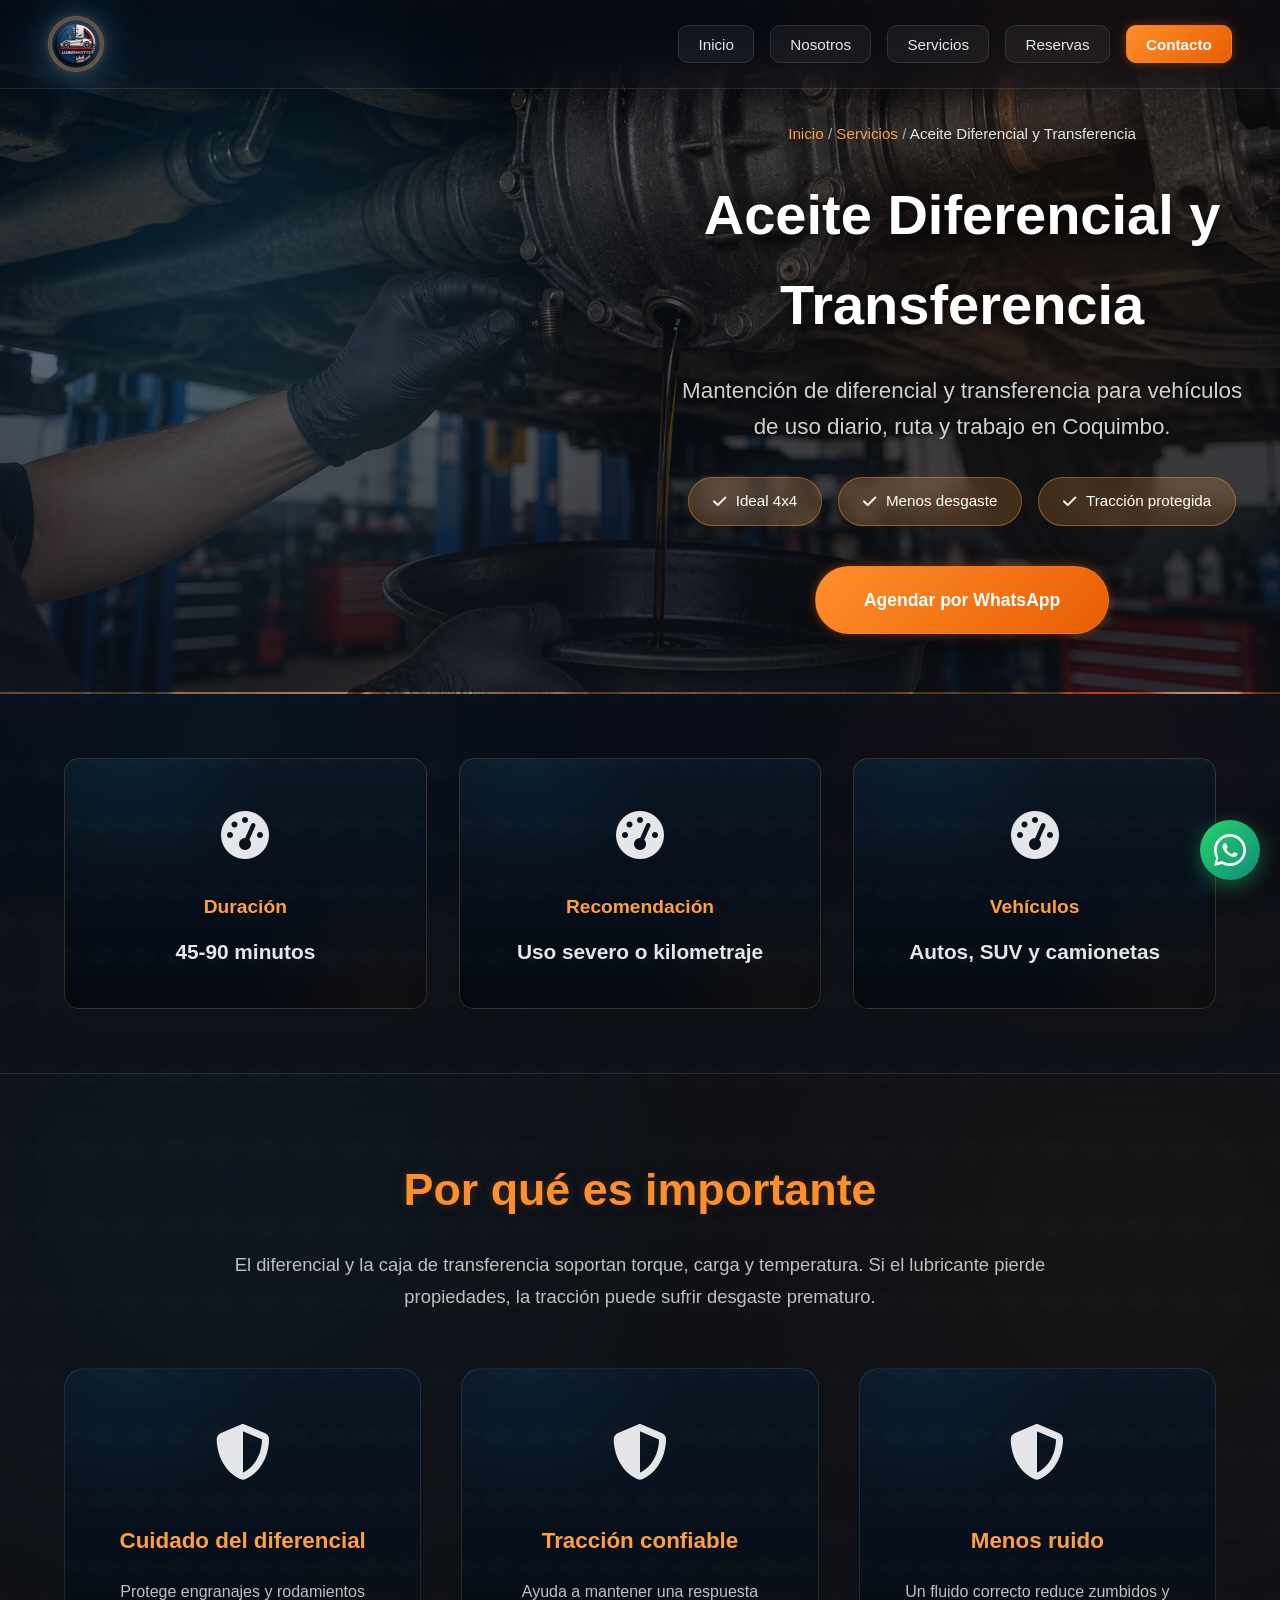
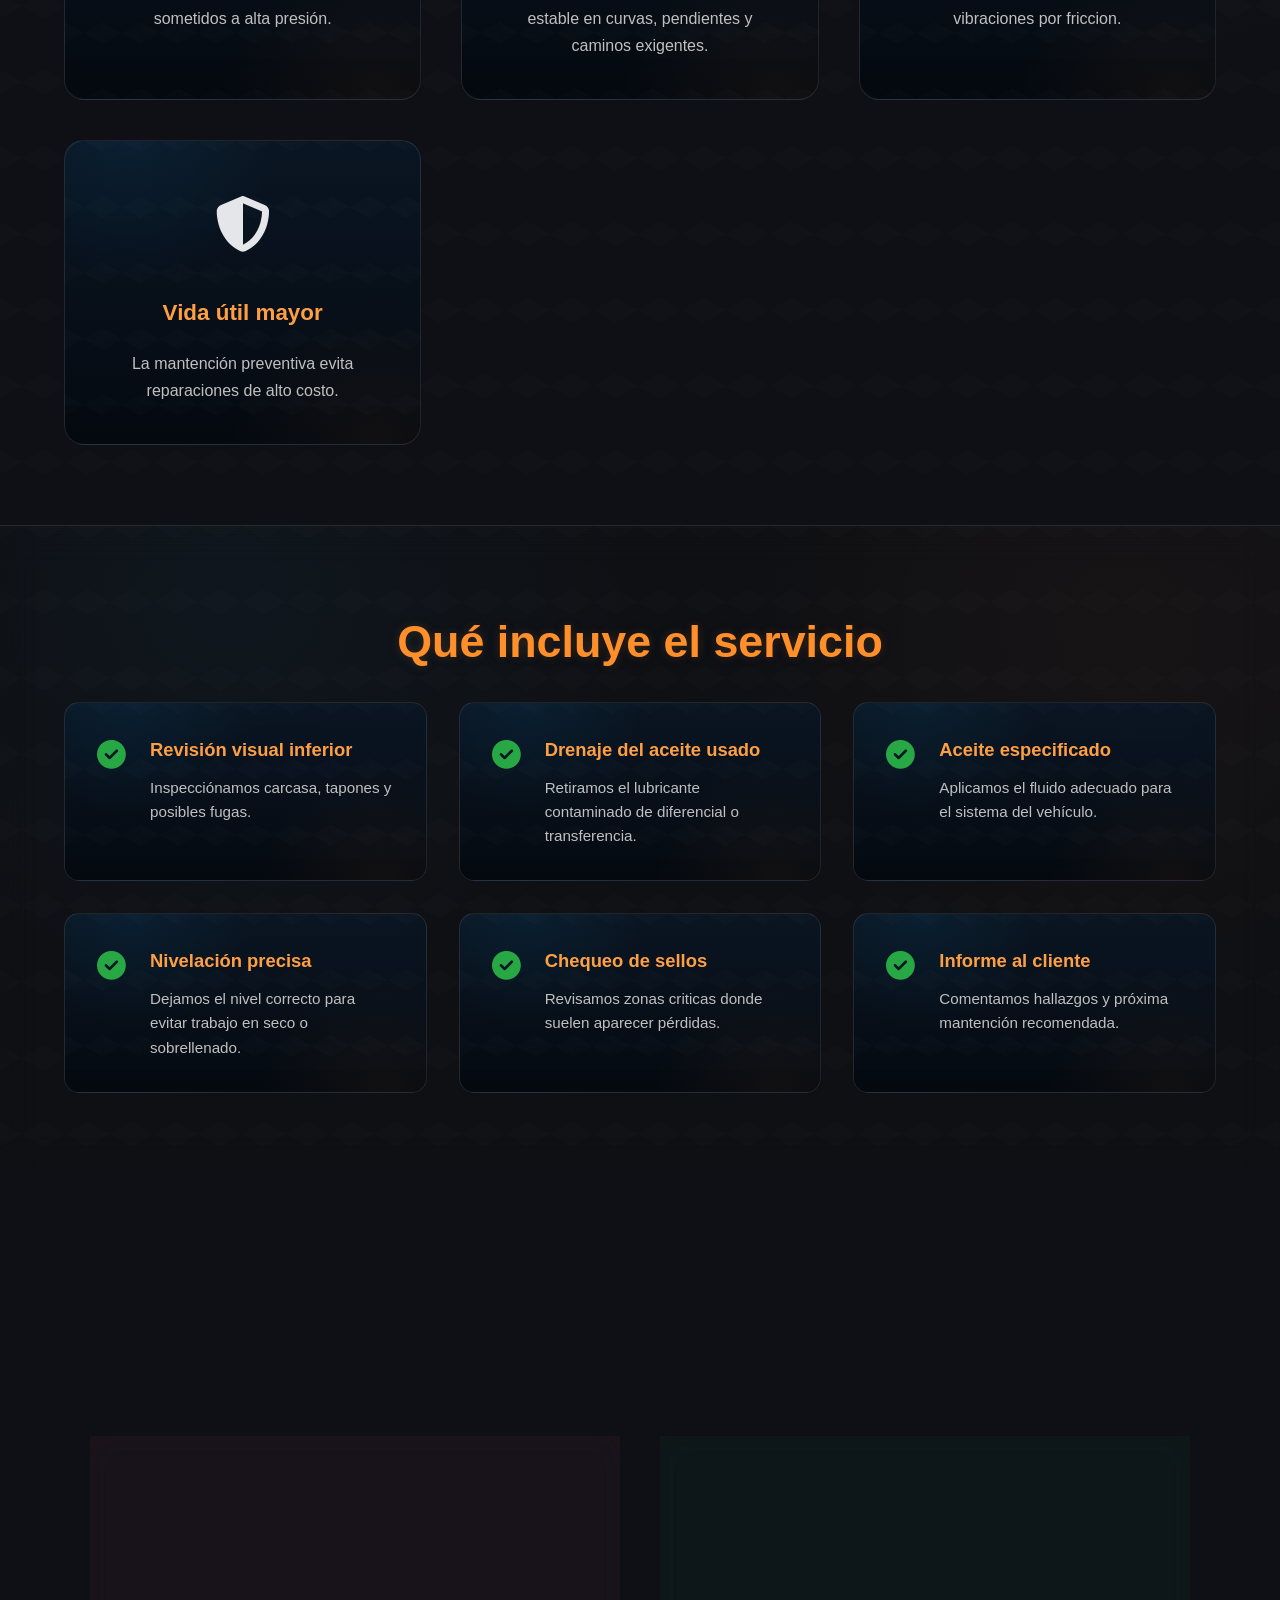
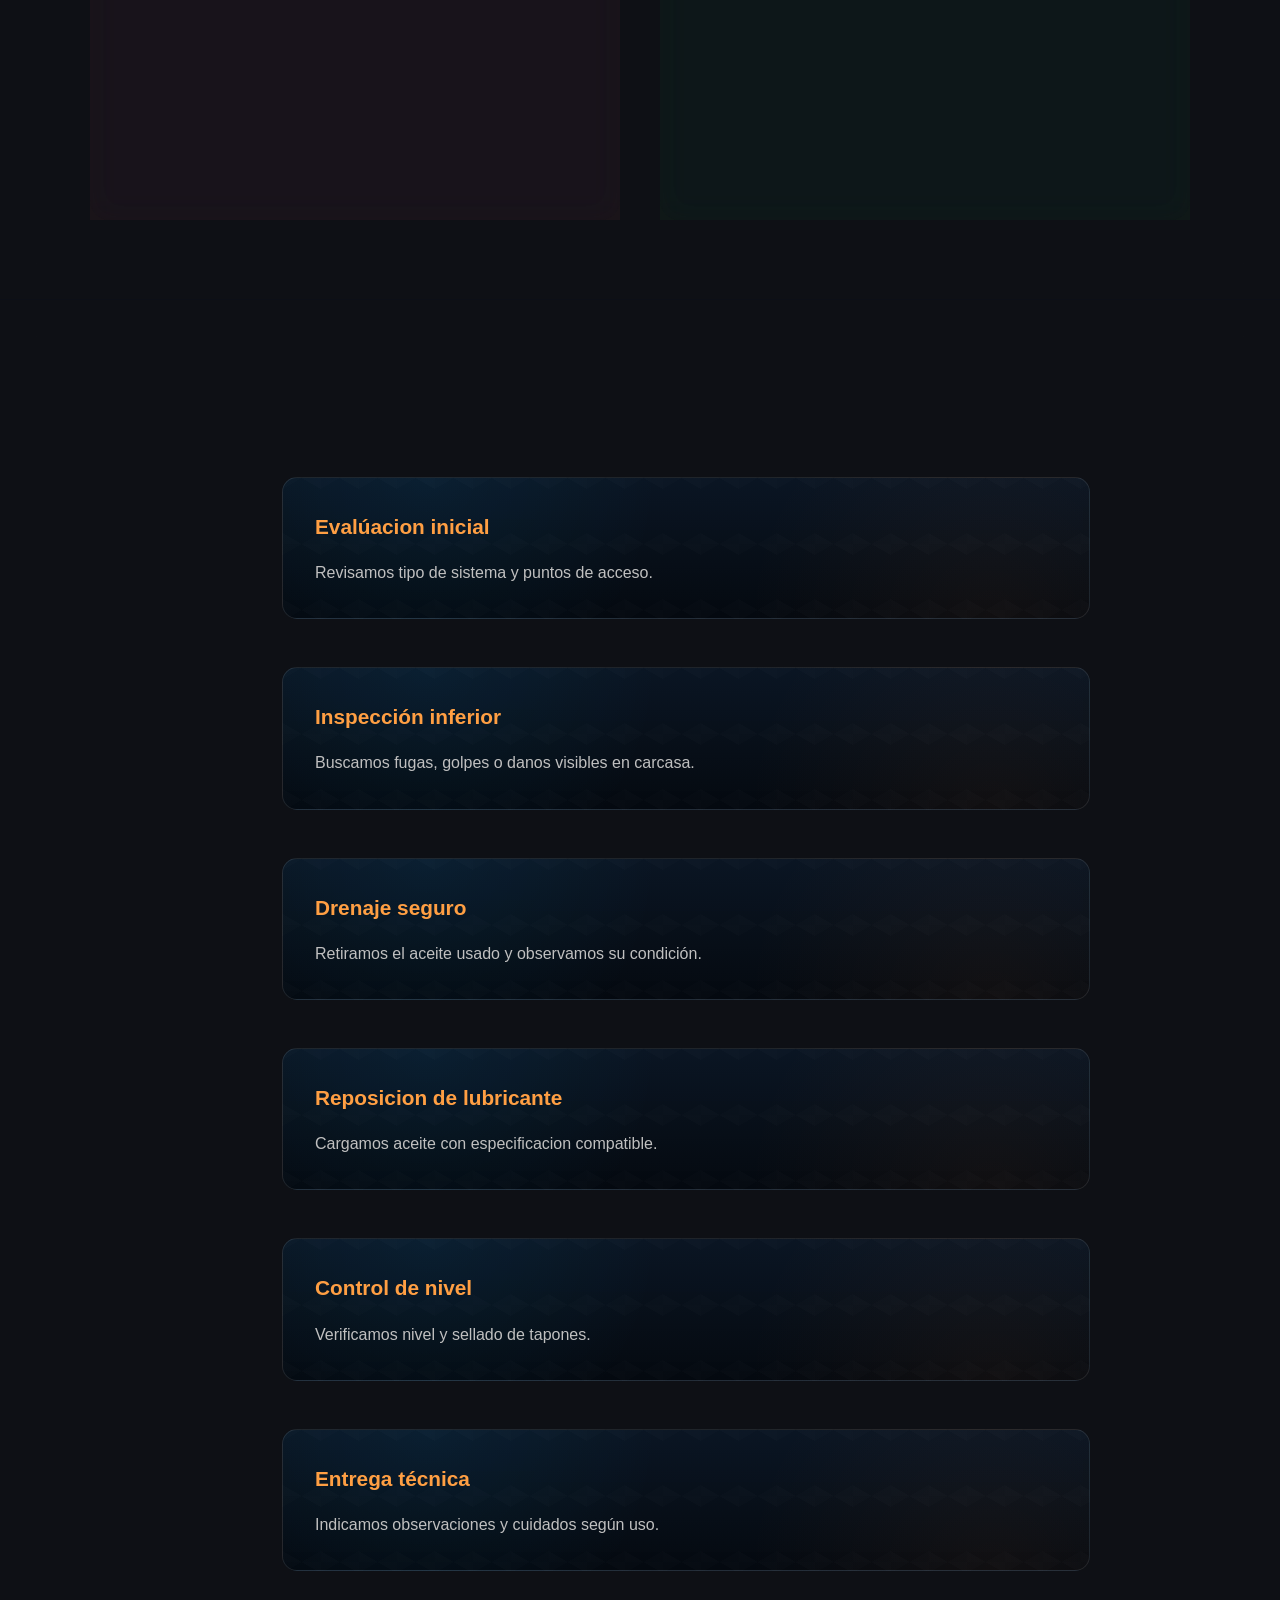
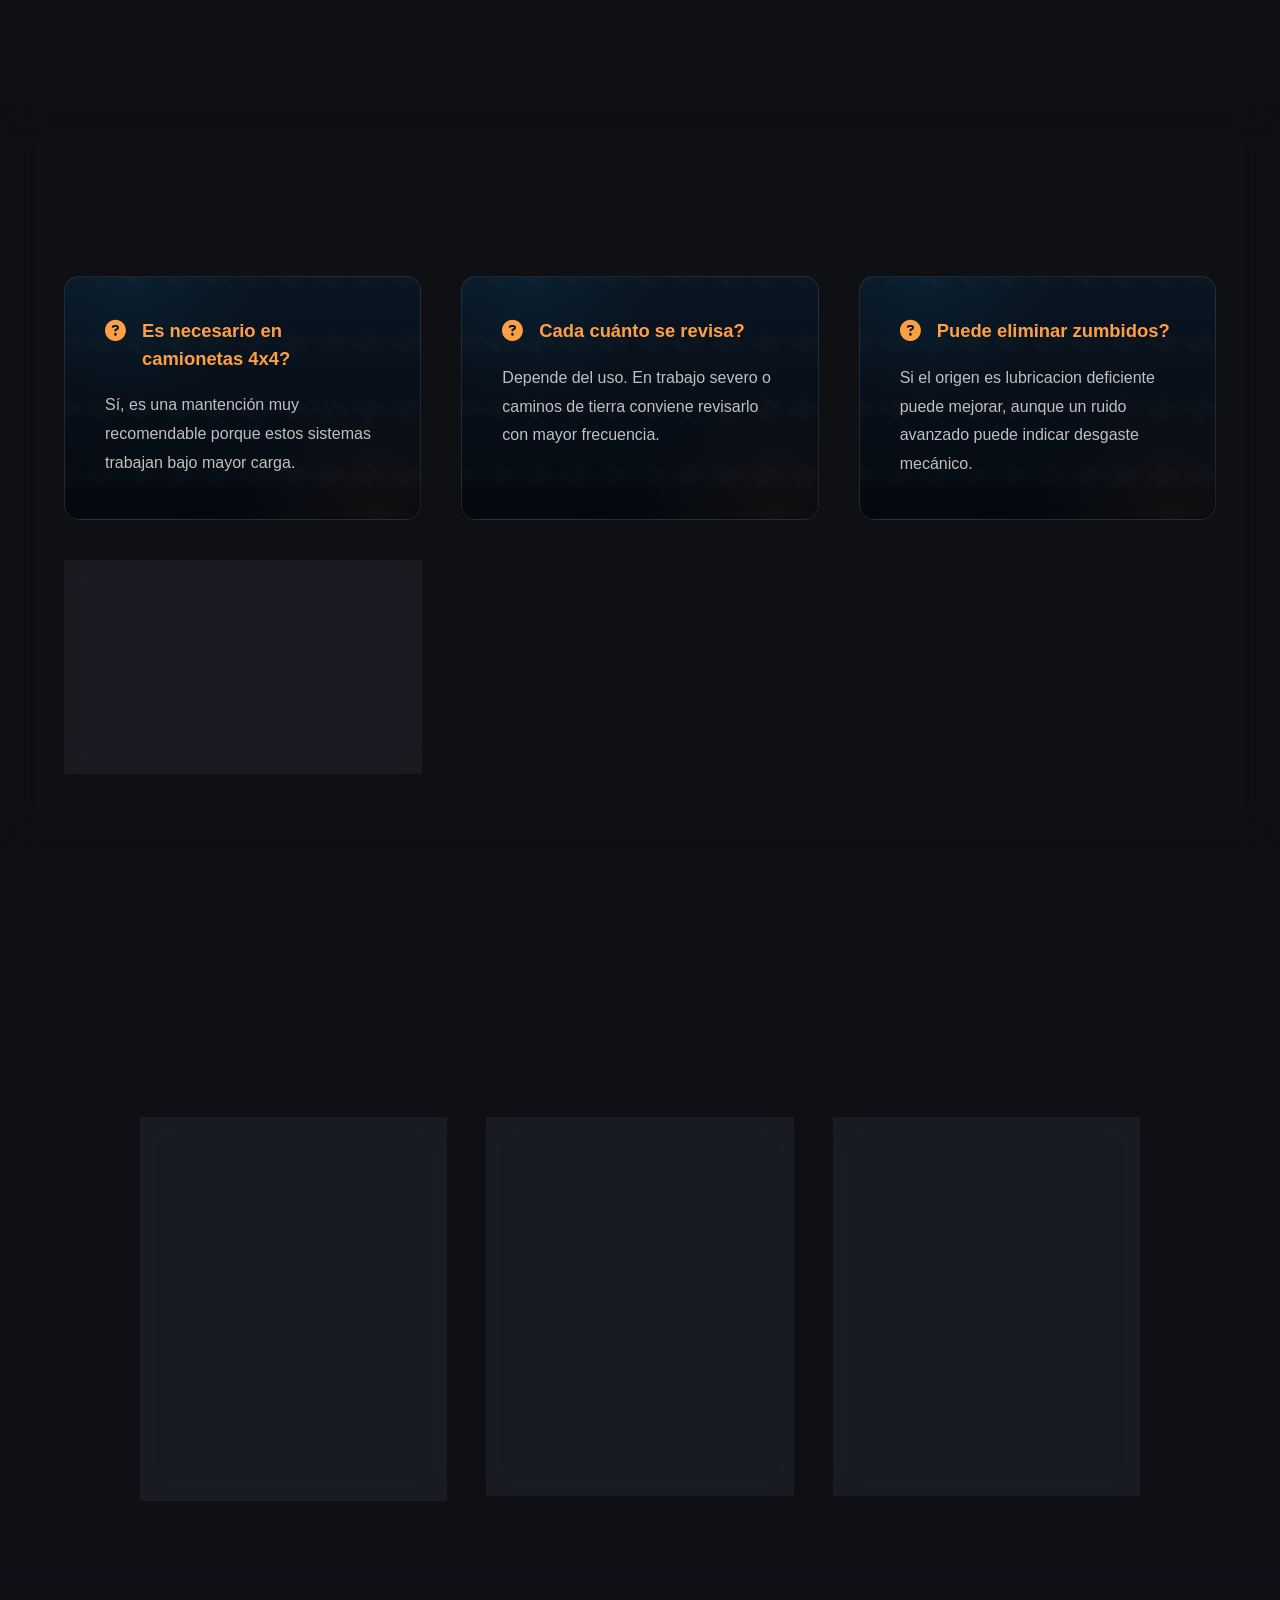
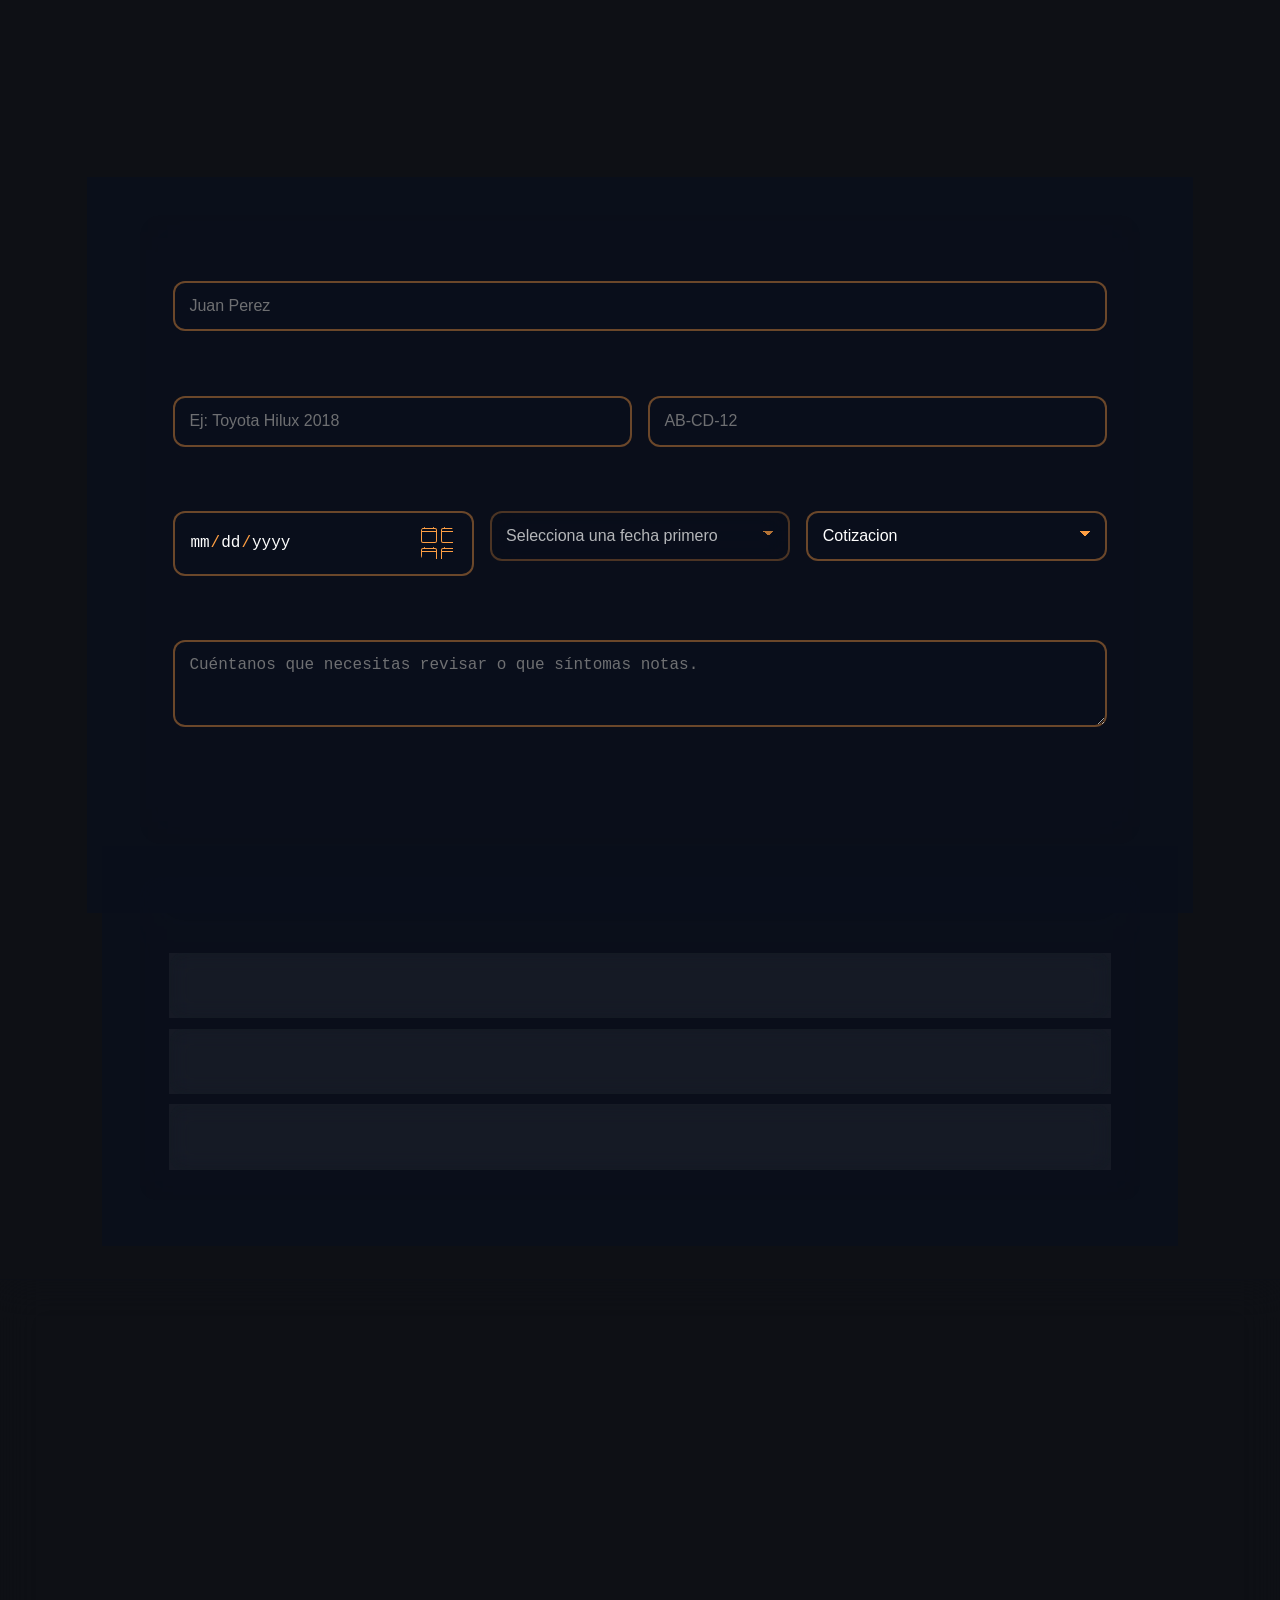
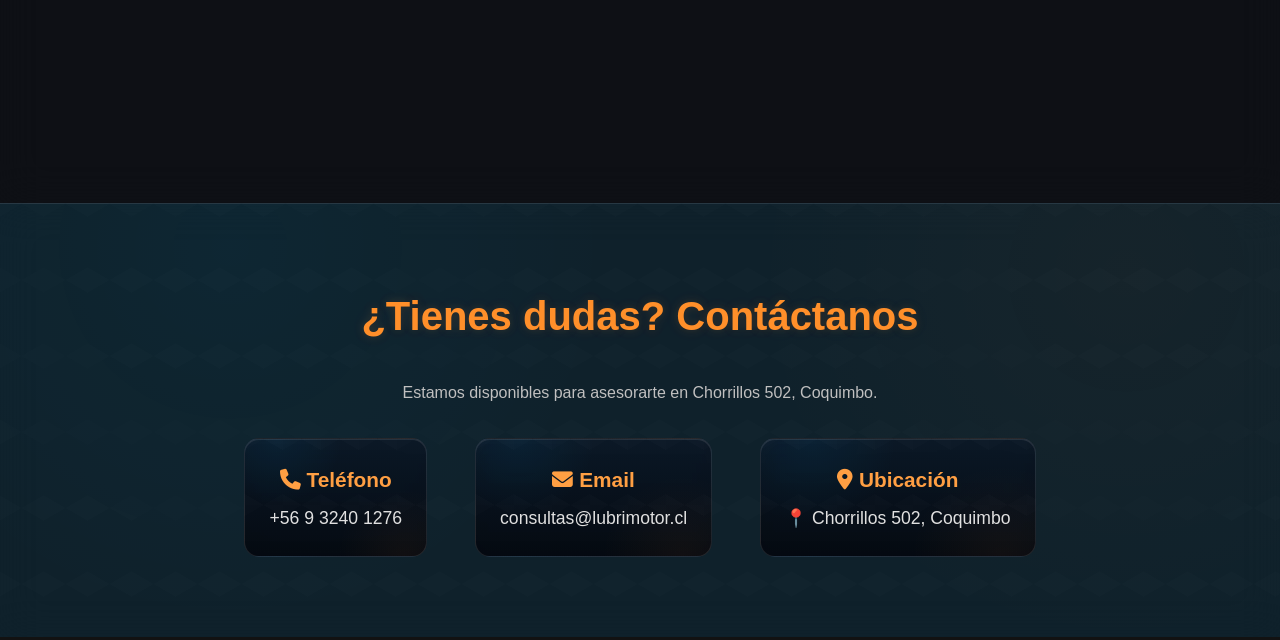
==== commit 21b171ab: "Mejora hero y corrige navbar de servicios" ====
--- a/paginas/servicio-aceite-diferencial-transferencia.html
+++ b/paginas/servicio-aceite-diferencial-transferencia.html
@@ -12,7 +12,7 @@
 <body>
     <nav class="navbar" id="navbar">
         <div class="navbar-container">
-            <div class="logo"><a href="../index.html" class="navbar-brand"><img src="../img/lubrimotor-logo-navbar.png" alt="Lubrimotor Servicios Automotrices" class="navbar-logo-text"></a></div>
+            <div class="logo"><a href="../index.html" class="navbar-brand"><img src="../img/logo.jpg" alt="Lubrimotor servicios automotrices en Coquimbo" class="navbar-logo-text"></a></div>
             <div class="hamburger" id="hamburger"><span></span><span></span><span></span></div>
             <ul class="nav-menu" id="nav-menu">
                 <li><a href="../index.html#inicio" class="nav-link">Inicio</a></li>
--- a/styles.css
+++ b/styles.css
@@ -4,7 +4,7 @@
     box-sizing: border-box;
 }
 
-/* Navbar brand: horizontal wordmark */
+/* Navbar brand: round logo */
 .navbar-brand {
     display: flex;
     align-items: center;
@@ -14,17 +14,17 @@
 }
 
 .logo .navbar-logo-text {
-    width: clamp(280px, 24vw, 320px);
-    max-height: 60px;
-    height: auto;
-    object-fit: contain;
+    width: 56px;
+    height: 56px;
+    max-width: 56px;
+    max-height: 56px;
+    object-fit: cover;
     display: block;
-    flex-shrink: 1;
-    border-radius: 0;
-    background: transparent;
-    padding: 0;
-    border: 0;
-    backdrop-filter: none;
+    flex-shrink: 0;
+    border-radius: 50%;
+    background: rgba(255, 255, 255, 0.05);
+    padding: 0.2rem;
+    border: 1px solid rgba(255, 159, 67, 0.22);
     filter:
         drop-shadow(0 0 5px rgba(255, 106, 0, 0.55))
         drop-shadow(0 0 10px rgba(255, 45, 0, 0.24))
@@ -42,14 +42,19 @@
 
 @media (max-width: 768px) {
     .logo .navbar-logo-text {
-        width: clamp(170px, 45vw, 190px);
+        width: 46px;
+        height: 46px;
+        max-width: 46px;
         max-height: 46px;
     }
 }
 
 @media (max-width: 360px) {
     .logo .navbar-logo-text {
-        width: min(170px, 48vw);
+        width: 42px;
+        height: 42px;
+        max-width: 42px;
+        max-height: 42px;
     }
 }
 
@@ -1313,41 +1318,76 @@
         background-position: center center;
     }
 
+    .navbar {
+        overflow: visible;
+        --mobile-navbar-height: 64px;
+    }
+
     .hamburger {
         display: flex;
+        position: relative;
+        z-index: 1002;
+        border-color: rgba(255, 159, 67, 0.28);
+        background: rgba(255, 159, 67, 0.08);
+        box-shadow: 0 8px 24px rgba(0, 0, 0, 0.28);
     }
 
     .nav-menu {
         position: fixed;
-        top: 0;
-        right: -100%;
+        top: var(--mobile-navbar-height);
+        right: 0;
+        left: 0;
         width: 100%;
-        height: 100vh;
-        background: rgba(10, 15, 28, 0.95);
-        backdrop-filter: blur(30px);
+        height: auto;
+        max-height: calc(100svh - var(--mobile-navbar-height));
+        display: flex;
         flex-direction: column;
+        align-items: center;
+        justify-content: flex-start;
+        gap: 0.75rem;
+        padding: 1rem 1rem 1.25rem;
+        background:
+            radial-gradient(circle at 50% 0%, rgba(255, 159, 67, 0.18), transparent 35%),
+            radial-gradient(circle at 20% 20%, rgba(0, 170, 255, 0.12), transparent 34%),
+            rgba(5, 8, 16, 0.98);
+        backdrop-filter: blur(24px);
+        border-top: 1px solid rgba(255, 159, 67, 0.18);
+        box-shadow: 0 18px 40px rgba(0, 0, 0, 0.42);
+        border-left: 0;
+        opacity: 0;
+        visibility: hidden;
+        pointer-events: none;
+        transform: translateY(-8px);
+        transition: opacity 0.3s ease, visibility 0.3s ease, transform 0.3s ease;
+        z-index: 1001;
+        overflow-y: auto;
+        overflow-x: hidden;
+        overscroll-behavior: contain;
+    }
+
+    .nav-menu.active {
+        opacity: 1;
+        visibility: visible;
+        pointer-events: auto;
+        transform: translateY(0);
+    }
+
+    .nav-link {
+        width: min(100%, 340px);
+        min-height: 48px;
+        display: flex;
+        align-items: center;
         justify-content: center;
-        align-items: center;
-        gap: 2rem;
-        transition: right 0.3s ease;
-        z-index: 1000;
-        border-left: 1px solid rgba(255, 255, 255, 0.1);
-    }
-
-    .nav-menu.active {
-        right: 0;
-    }
-
-    .nav-link {
-        font-size: 1.2rem;
-        padding: 1.2rem 2.5rem;
-        width: 85%;
+        font-size: 1rem;
+        padding: 0.9rem 1rem;
         text-align: center;
-        border: 1px solid rgba(255, 255, 255, 0.2);
-        margin: 0.5rem 0;
-        background: rgba(255, 255, 255, 0.08);
+        border: 1px solid rgba(255, 159, 67, 0.18);
+        margin: 0;
+        background: rgba(255, 255, 255, 0.065);
         backdrop-filter: blur(15px);
         color: #ffffff;
+        border-radius: 14px;
+        box-shadow: 0 10px 28px rgba(0, 0, 0, 0.22);
     }
 
     .nav-link:hover {
@@ -1532,7 +1572,7 @@
 }
 
 body.menu-open {
-    overflow: hidden;
+    overflow-x: hidden;
 }
 
 img,
@@ -1579,34 +1619,6 @@
         height: 2.4rem;
     }
 
-    .hamburger {
-        min-width: 44px;
-        min-height: 44px;
-        align-items: center;
-        justify-content: center;
-    }
-
-    .nav-menu {
-        top: 0;
-        left: auto;
-        padding: 5rem 1rem 2rem;
-        overflow-y: auto;
-        overscroll-behavior: contain;
-        justify-content: flex-start;
-        gap: 0.75rem;
-    }
-
-    .nav-link {
-        width: min(100%, 340px);
-        min-height: 48px;
-        display: flex;
-        align-items: center;
-        justify-content: center;
-        font-size: 1rem;
-        padding: 0.9rem 1rem;
-        margin: 0;
-    }
-
     .hero {
         min-height: calc(100svh - 64px);
         height: auto;
@@ -1806,28 +1818,8 @@
         padding-block: 0.45rem;
     }
 
-    .hamburger {
-        width: 42px;
-        height: 42px;
-        min-width: 42px;
-        min-height: 42px;
-        flex-basis: 42px;
-        padding: 0.5rem;
-    }
-
-    .hamburger span {
-        width: 22px;
-    }
-
-    .nav-menu {
-        padding: 4.25rem 0.75rem 1.25rem;
-        gap: 0.55rem;
-    }
-
-    .nav-link {
-        min-height: 46px;
-        font-size: 0.95rem;
-        padding: 0.75rem 0.9rem;
+    .navbar {
+        --mobile-navbar-height: 58px;
     }
 
     .hero {
@@ -1976,30 +1968,6 @@
     .logo img {
         border-radius: 10px;
         box-shadow: 0 8px 24px rgba(0, 0, 0, 0.28);
-    }
-
-    .hamburger {
-        border-color: rgba(255, 159, 67, 0.28);
-        background: rgba(255, 159, 67, 0.08);
-        box-shadow: 0 8px 24px rgba(0, 0, 0, 0.28);
-    }
-
-    .hamburger span {
-        background: #ffffff;
-    }
-
-    .nav-menu {
-        background:
-            radial-gradient(circle at 50% 0%, rgba(255, 159, 67, 0.18), transparent 35%),
-            rgba(5, 8, 16, 0.97);
-        border-left: 0;
-    }
-
-    .nav-link {
-        border-radius: 14px;
-        border-color: rgba(255, 159, 67, 0.18);
-        background: rgba(255, 255, 255, 0.065);
-        box-shadow: 0 10px 28px rgba(0, 0, 0, 0.22);
     }
 
     .nav-link.btn-cta {
@@ -2666,7 +2634,7 @@
 }
 
 .navbar {
-    overflow: hidden;
+    overflow: visible;
 }
 
 .navbar::before {
@@ -2810,6 +2778,18 @@
     z-index: 3;
 }
 
+.hero-brand-logo {
+    display: block;
+    width: min(420px, 80vw);
+    max-width: 420px;
+    height: auto;
+    margin: 0 auto 24px;
+    object-fit: contain;
+    filter:
+        drop-shadow(0 0 16px rgba(255, 106, 0, 0.25))
+        drop-shadow(0 0 12px rgba(0, 174, 255, 0.18));
+}
+
 .hero-text h1 {
     color: #f5f7fa;
     text-shadow:
@@ -2847,6 +2827,11 @@
     body.home-page .hero-text {
         max-width: min(100%, 340px);
     }
+
+    .hero-brand-logo {
+        max-width: 260px;
+        margin-bottom: 18px;
+    }
 }
 
 @media (max-width: 430px) {
@@ -2855,6 +2840,12 @@
         min-height: calc(100svh - 70px);
         padding: 108px 16px 62px;
         background-position: 70% center;
+    }
+}
+
+@media (max-width: 380px) {
+    .hero-brand-logo {
+        max-width: 220px;
     }
 }
 
@@ -2895,8 +2886,12 @@
 }
 
 .logo .navbar-logo-text {
-    width: clamp(195px, 25vw, 420px);
-    max-height: 76px;
+    width: 56px;
+    height: 56px;
+    max-width: 56px;
+    max-height: 56px;
+    object-fit: cover;
+    border-radius: 50%;
     filter:
         drop-shadow(0 0 5px rgba(255, 122, 24, 0.50))
         drop-shadow(0 0 10px rgba(232, 93, 4, 0.22))
@@ -2967,52 +2962,10 @@
     }
 
     .logo .navbar-logo-text {
-        width: 205px;
-        max-height: 52px;
-    }
-
-    .nav-menu,
-    .nav-links,
-    .mobile-menu {
-        position: fixed;
-        inset: 0;
-        width: 100%;
-        height: 100svh;
-        min-height: 100vh;
-        display: none;
-        align-items: center;
-        justify-content: center;
-        flex-direction: column;
-        gap: 14px;
-        padding: 5.25rem 1rem 2rem;
-        background:
-            radial-gradient(circle at 50% 10%, rgba(255, 122, 24, 0.10), transparent 32%),
-            radial-gradient(circle at 20% 20%, rgba(0, 170, 255, 0.12), transparent 34%),
-            rgba(3, 8, 14, 0.94);
-        backdrop-filter: blur(14px);
-        z-index: 9998;
-        overflow-y: auto;
-    }
-
-    .nav-menu.active,
-    .nav-menu.open,
-    .nav-links.active,
-    .nav-links.open,
-    .mobile-menu.active,
-    .mobile-menu.open {
-        display: flex;
-        right: 0;
-    }
-
-    .hamburger,
-    .menu-toggle,
-    .mobile-menu-toggle {
-        position: relative;
-        z-index: 9999;
-    }
-
-    body.menu-open {
-        overflow: hidden;
+        width: 46px;
+        height: 46px;
+        max-width: 46px;
+        max-height: 46px;
     }
 
     .hero,
@@ -3082,7 +3035,9 @@
 
 @media (max-width: 420px) {
     .logo .navbar-logo-text {
-        width: 195px;
-        max-height: 50px;
-    }
-}
+        width: 42px;
+        height: 42px;
+        max-width: 42px;
+        max-height: 42px;
+    }
+}
